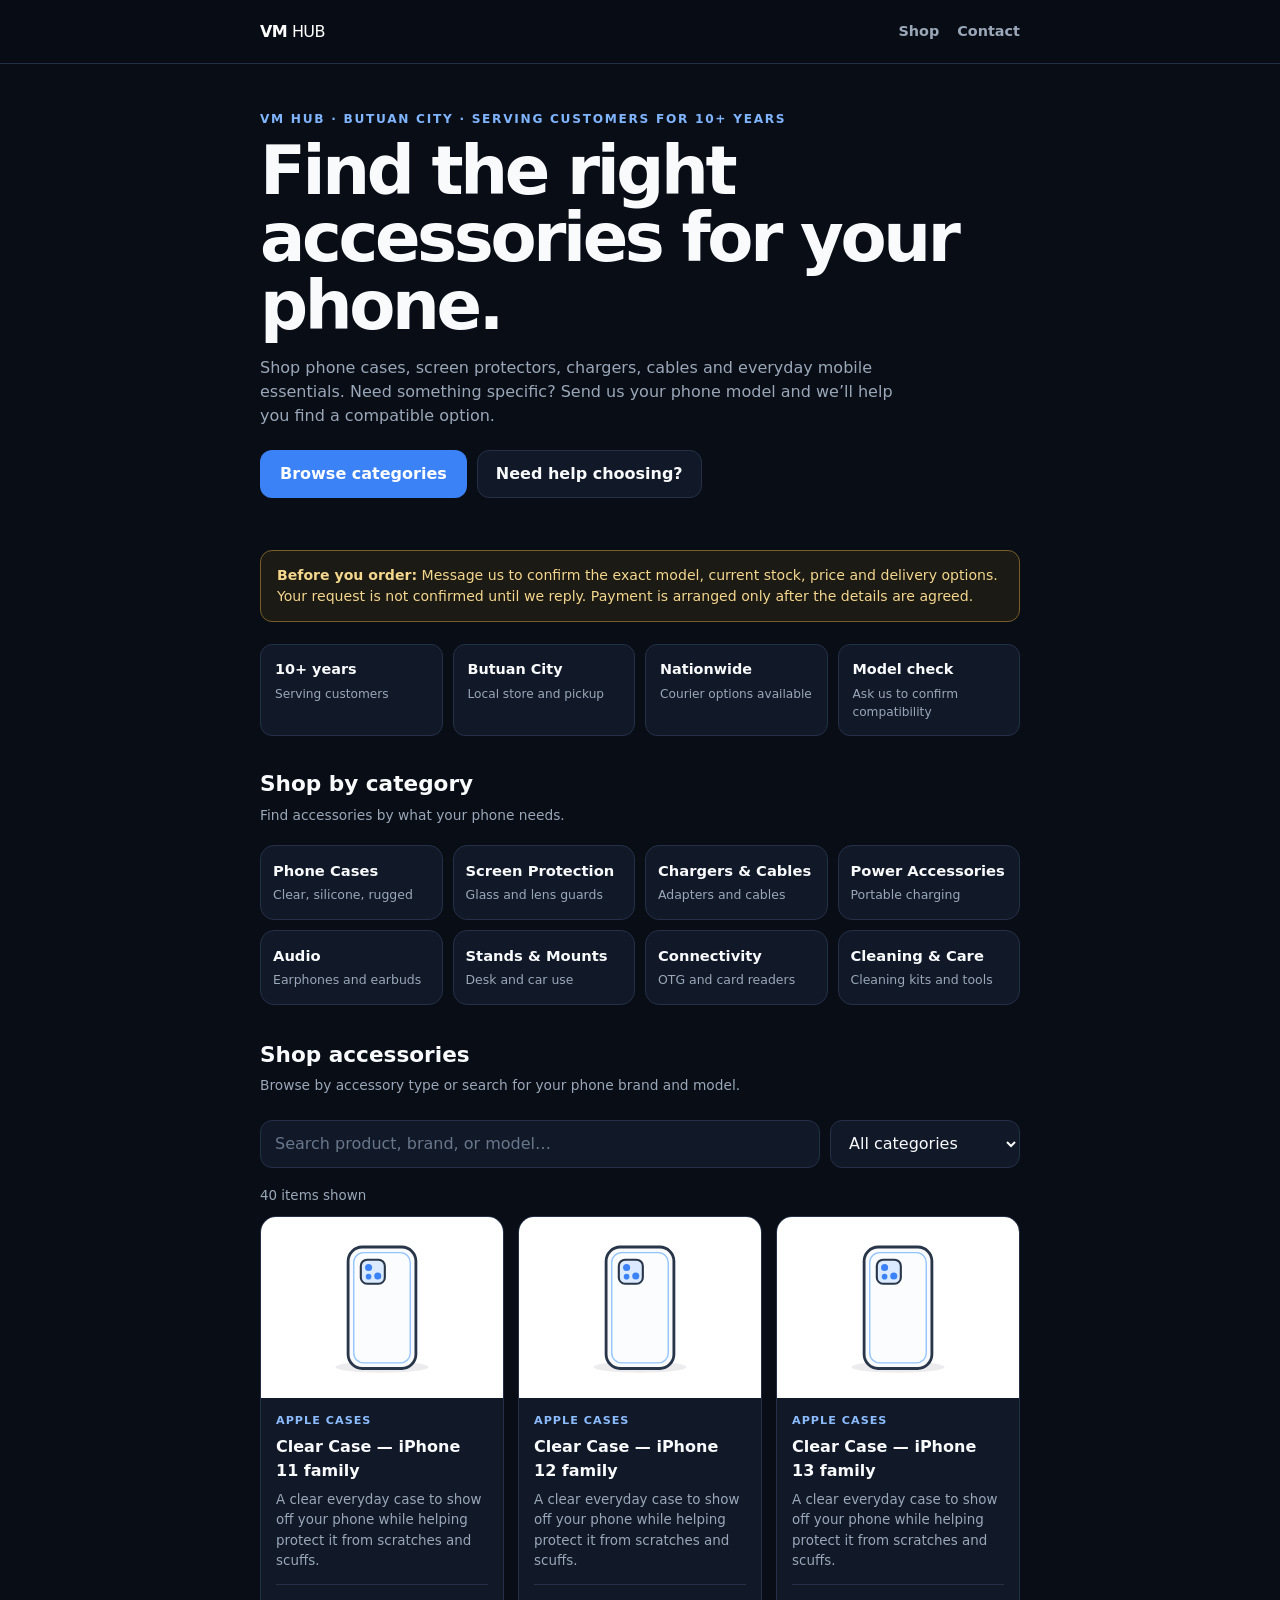
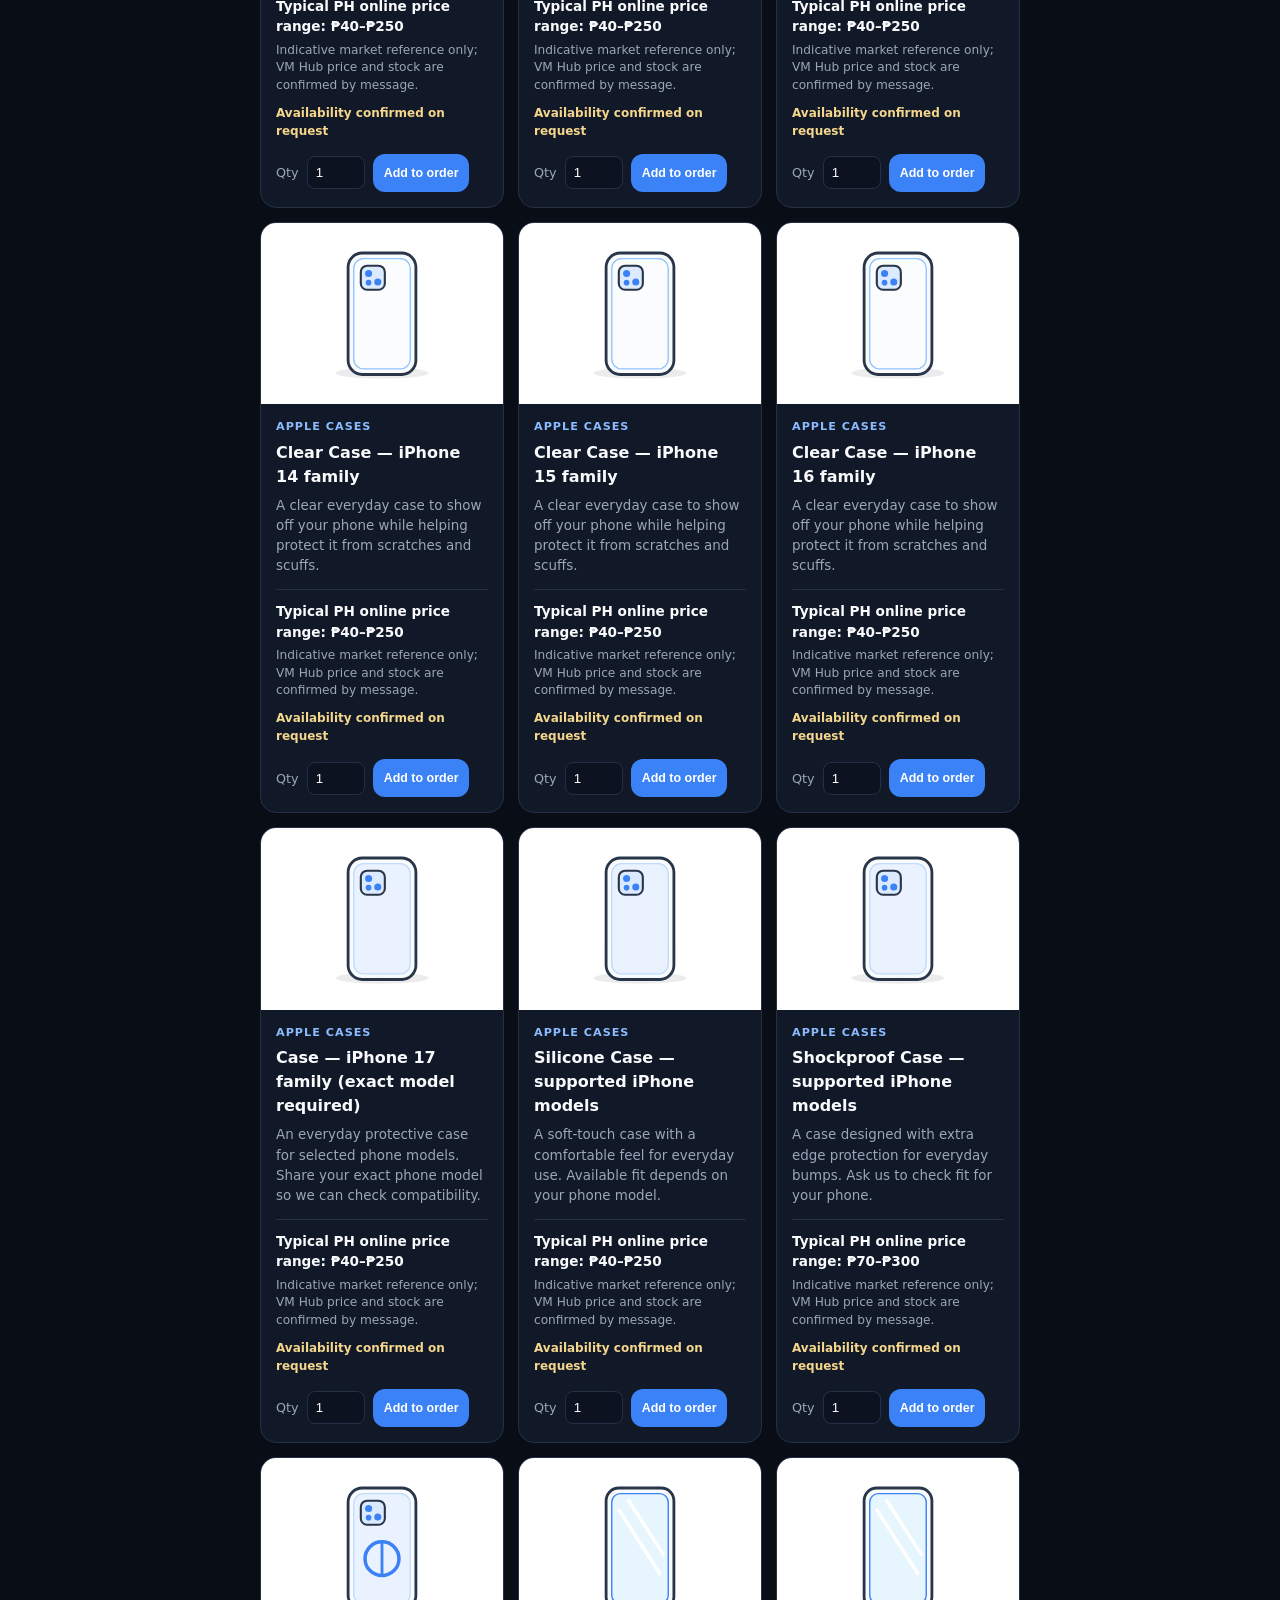
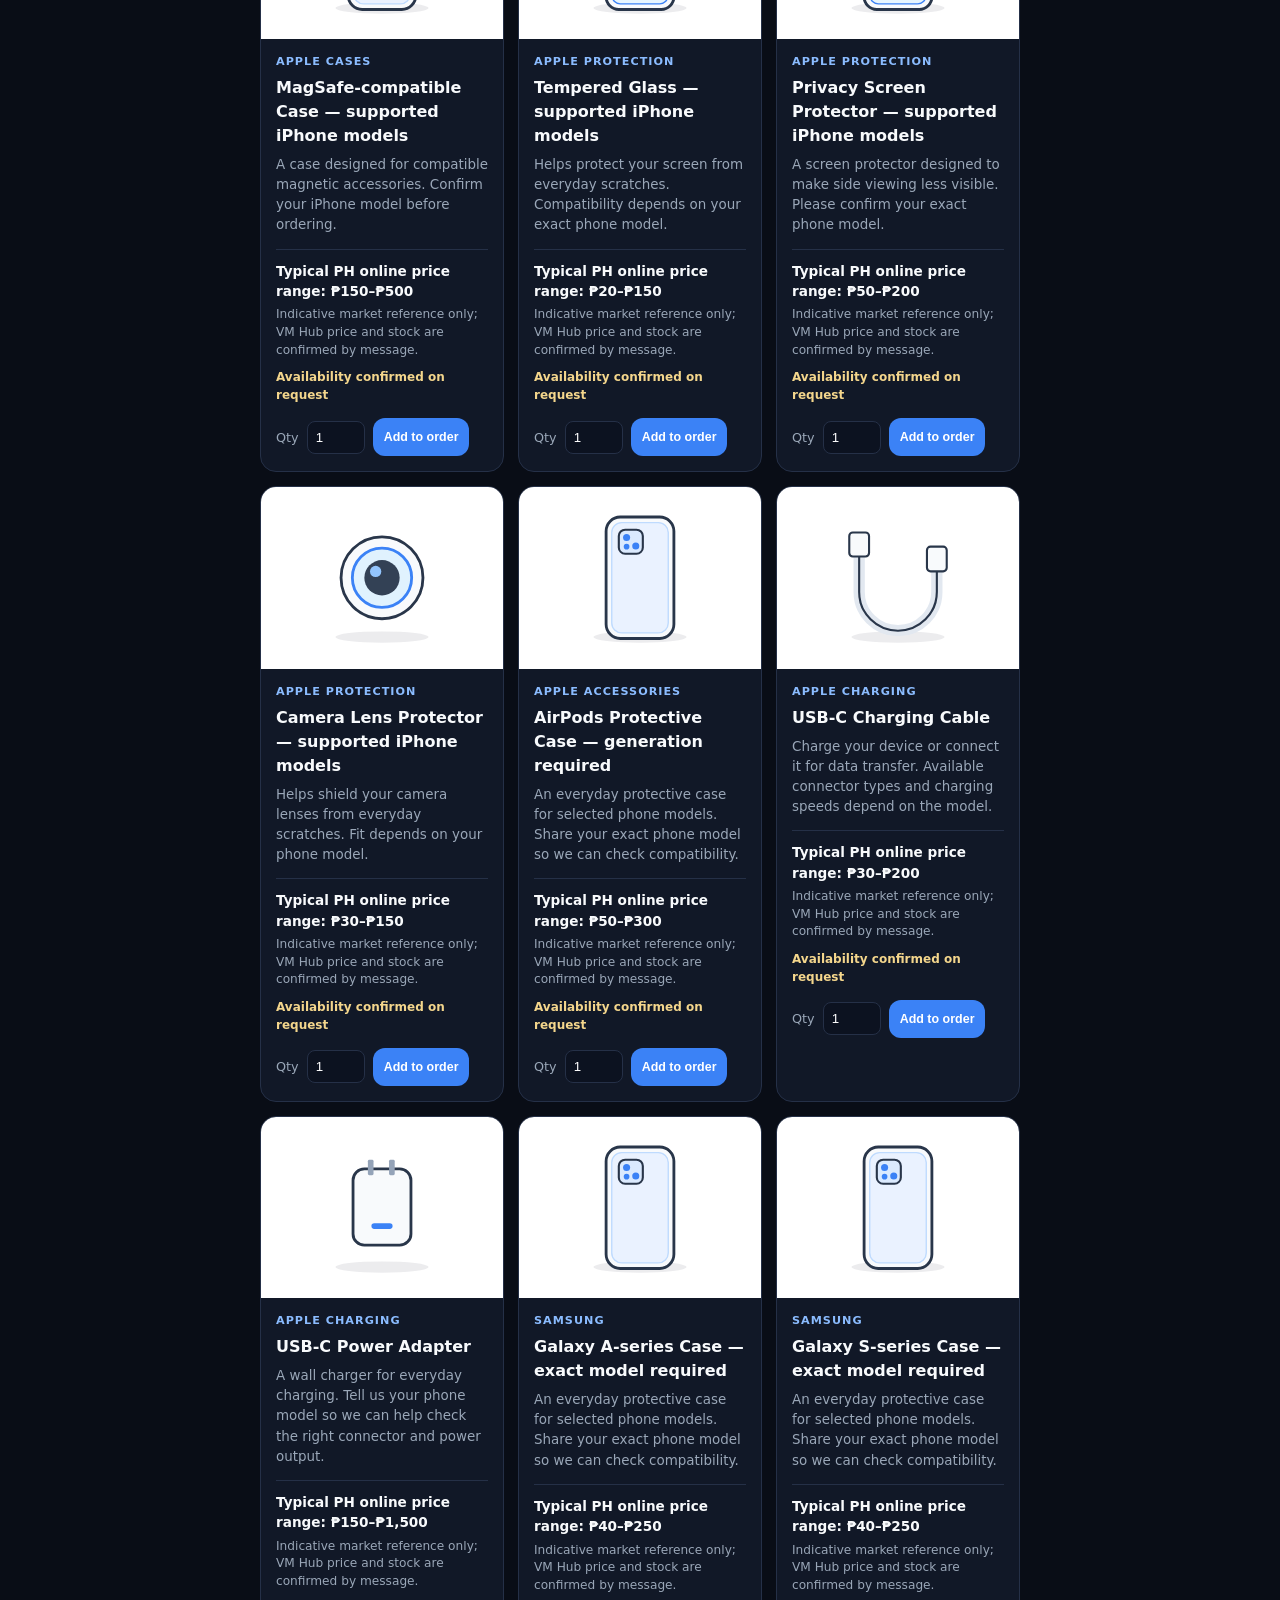
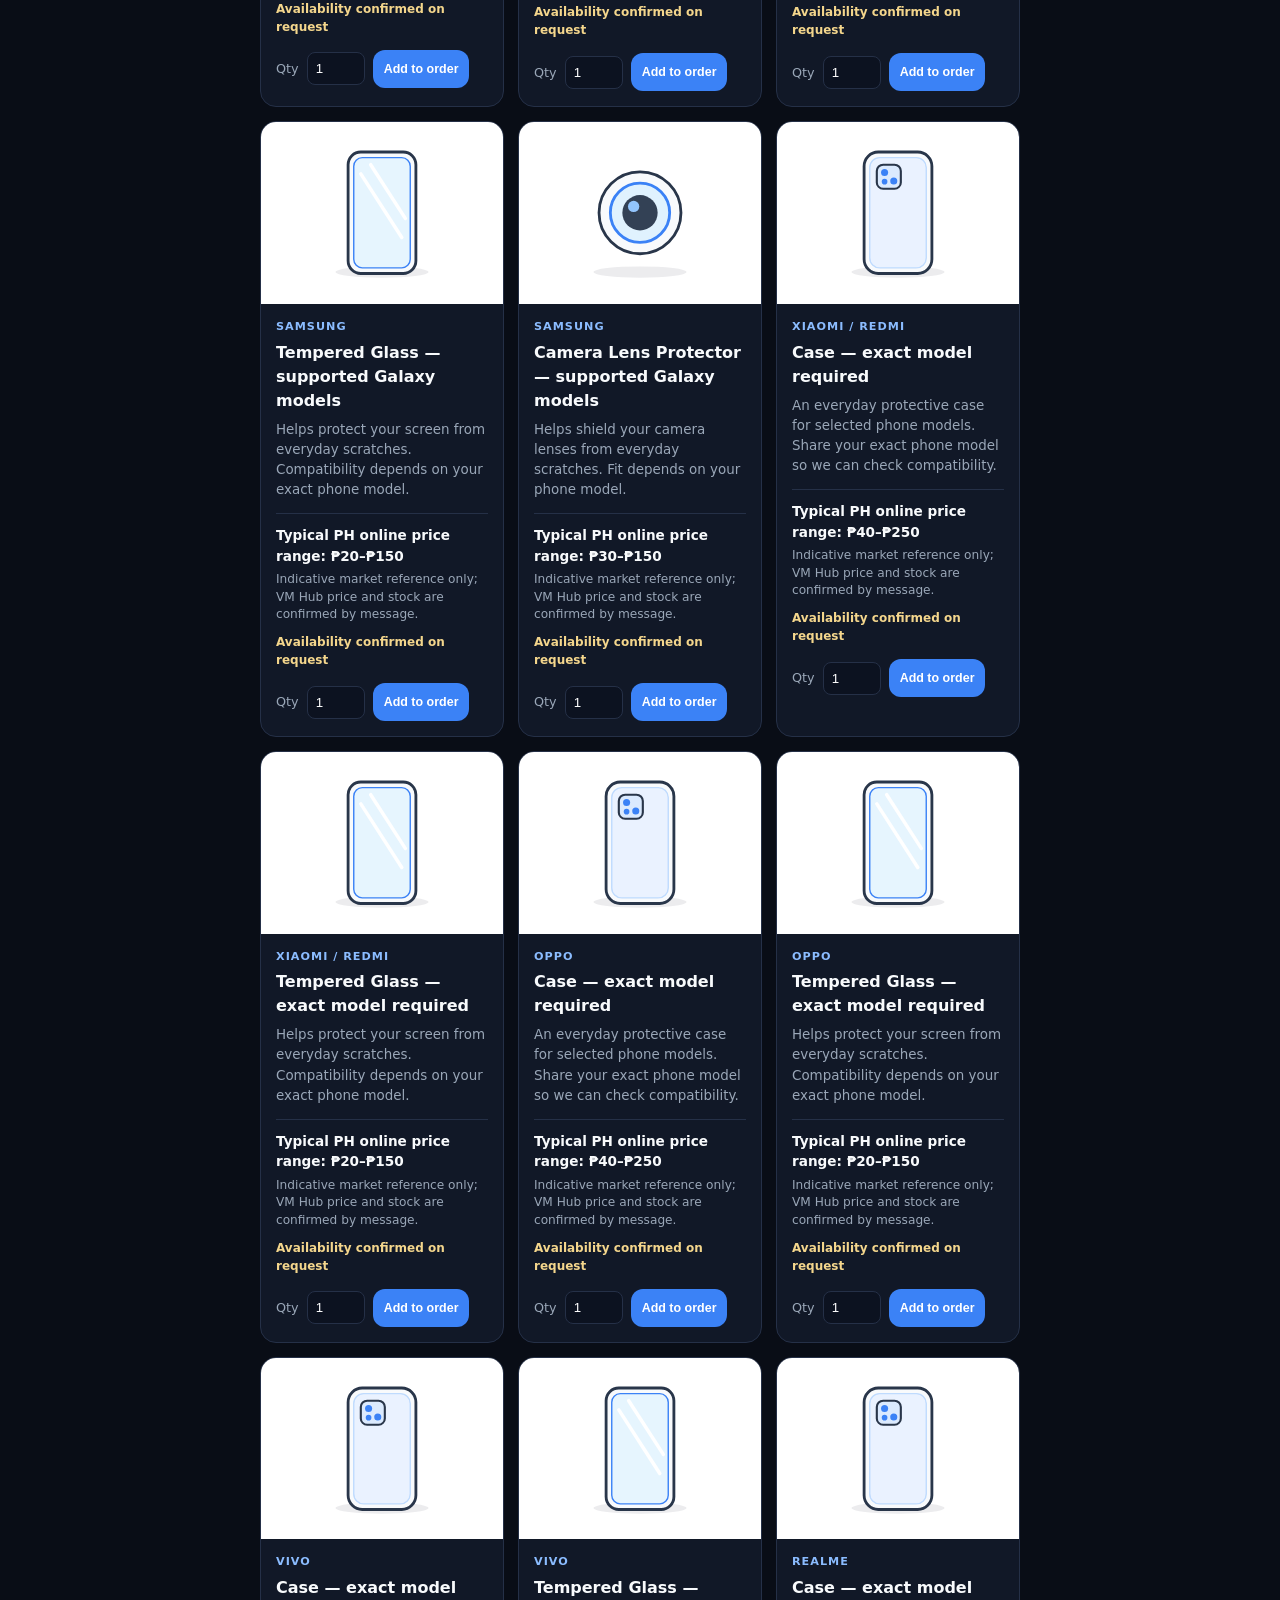
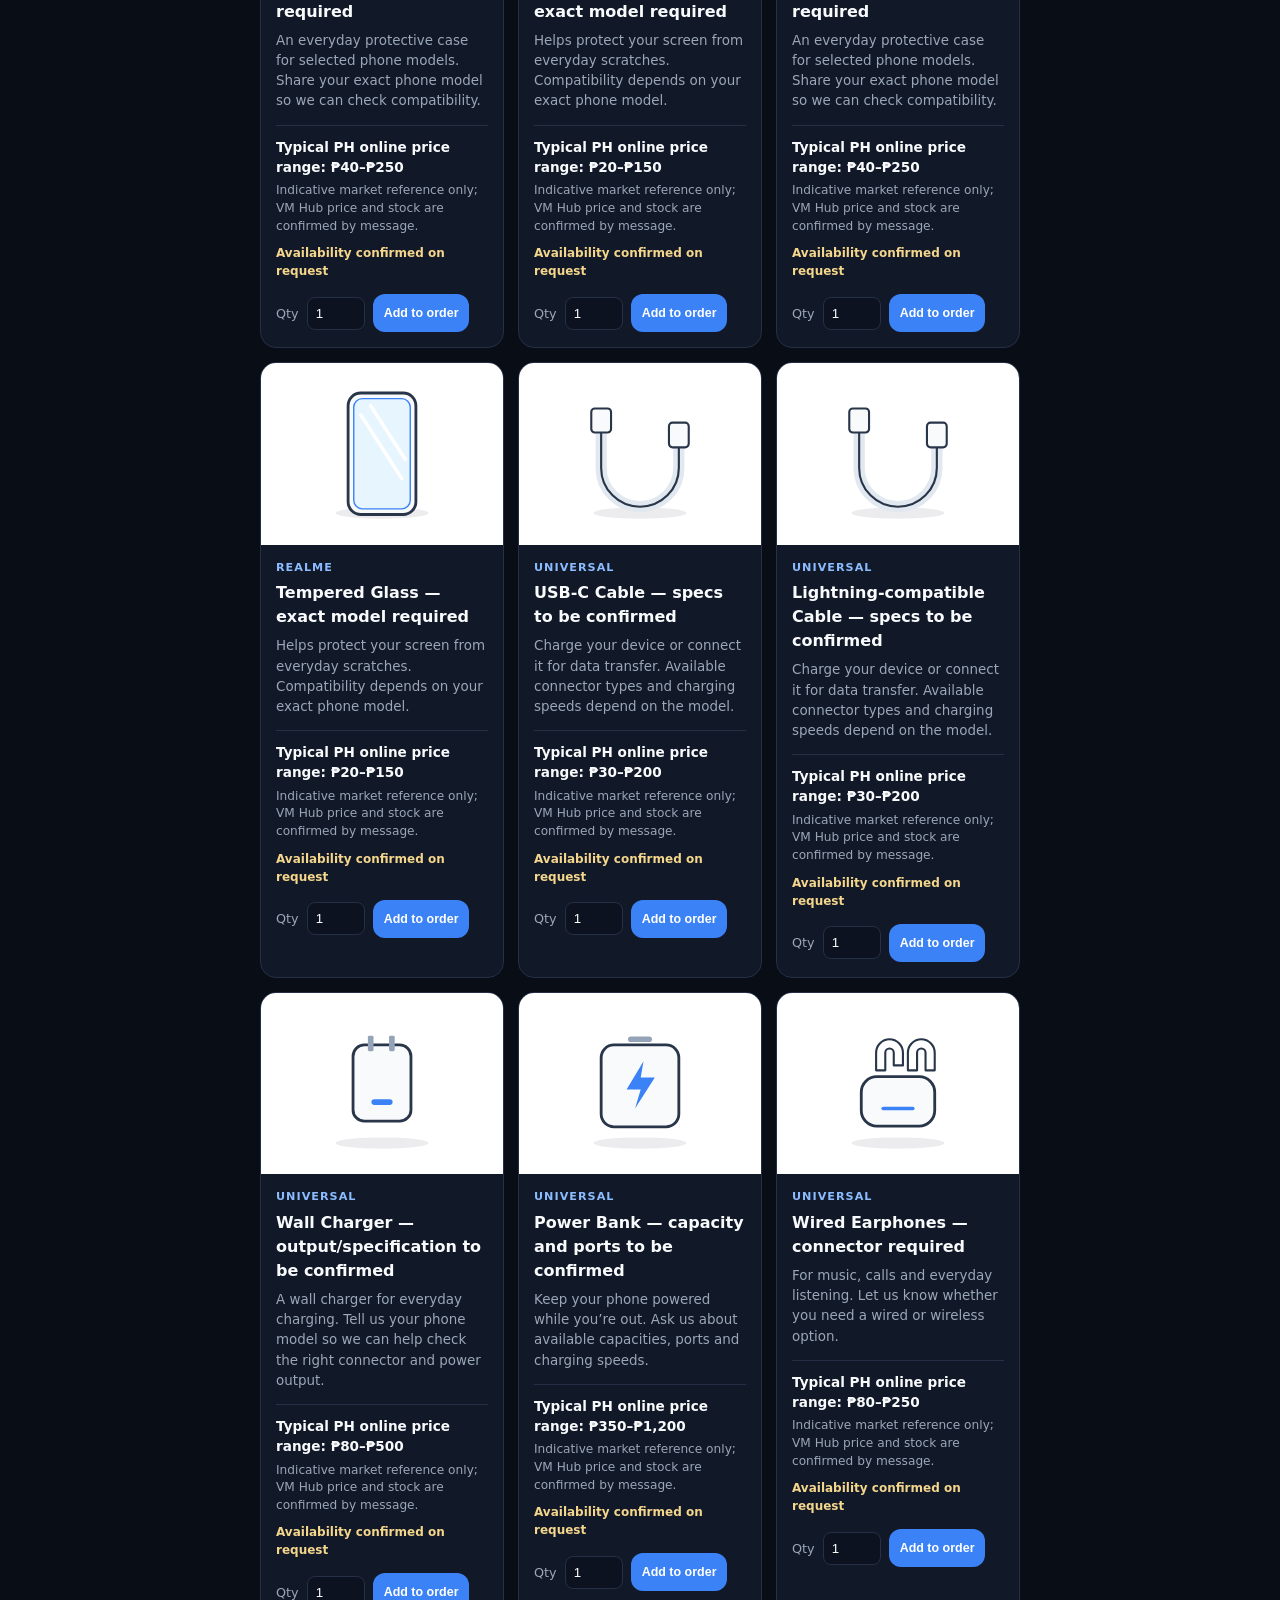
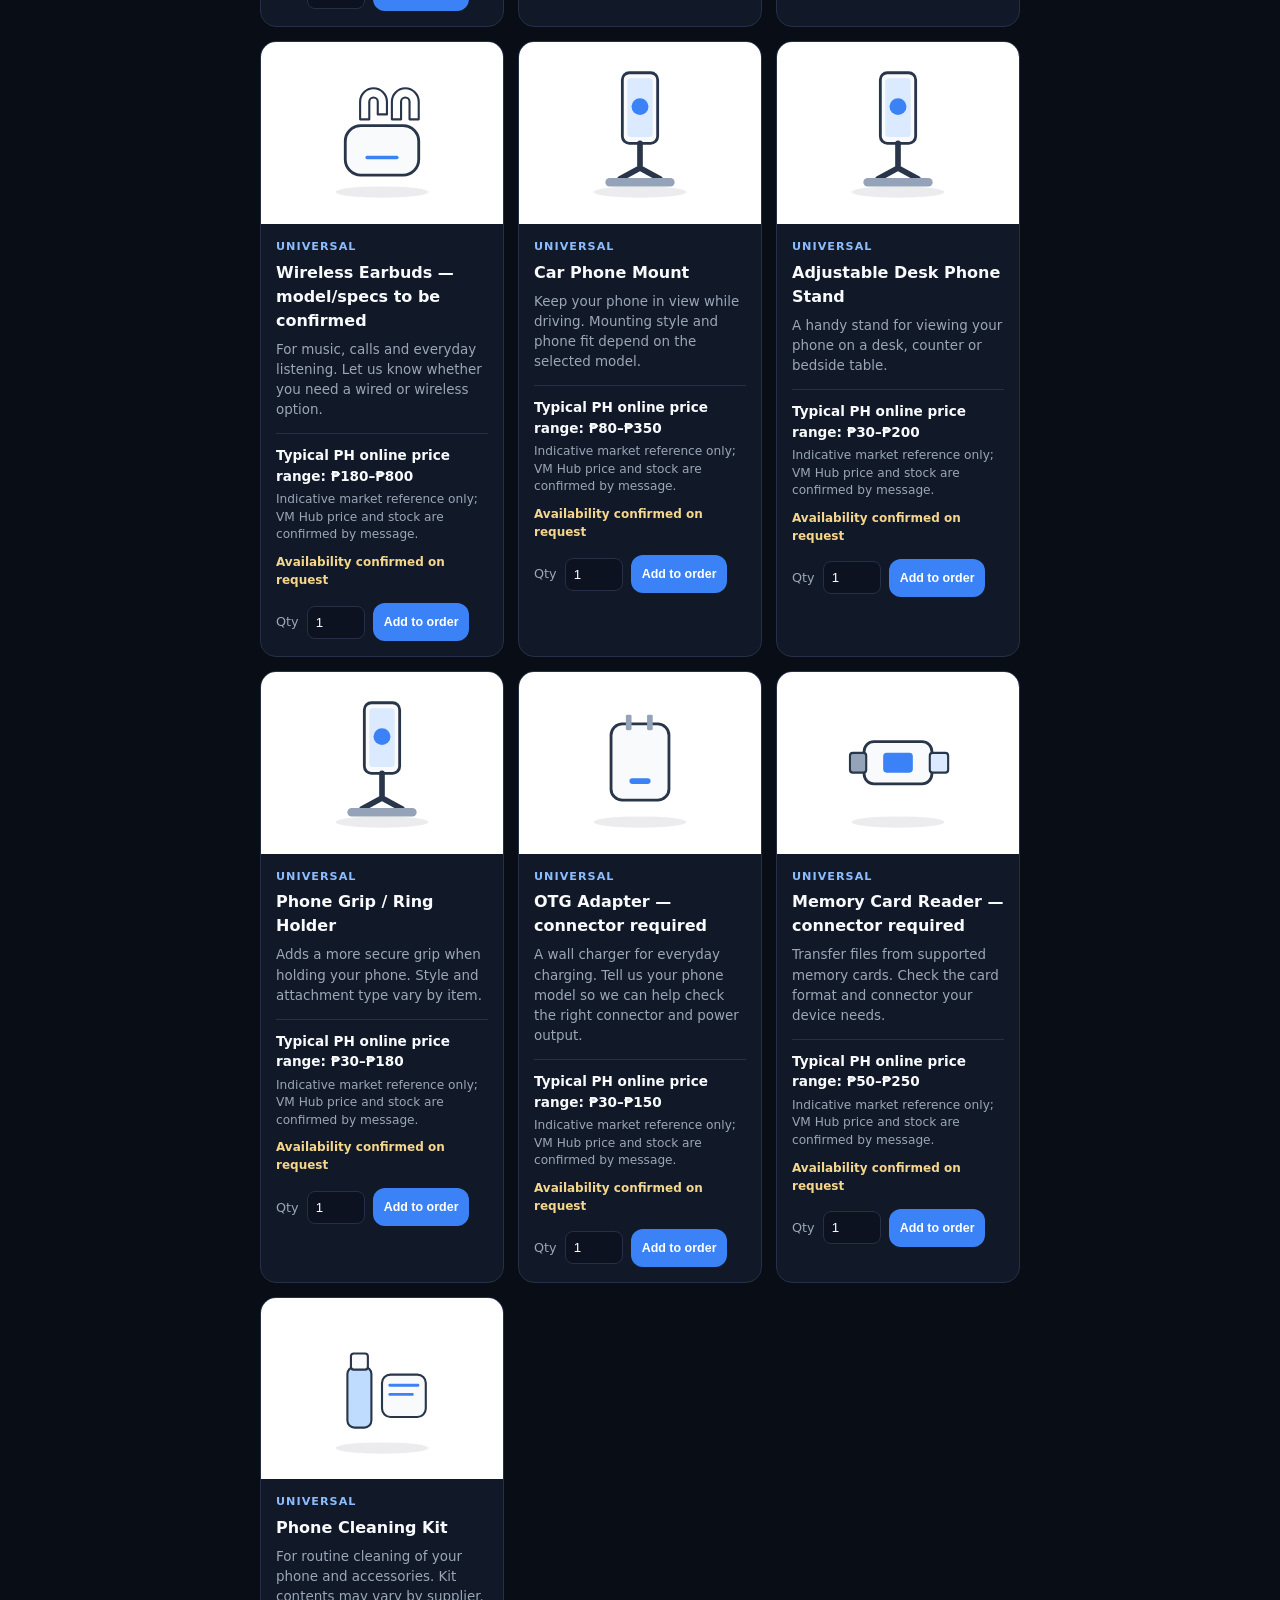
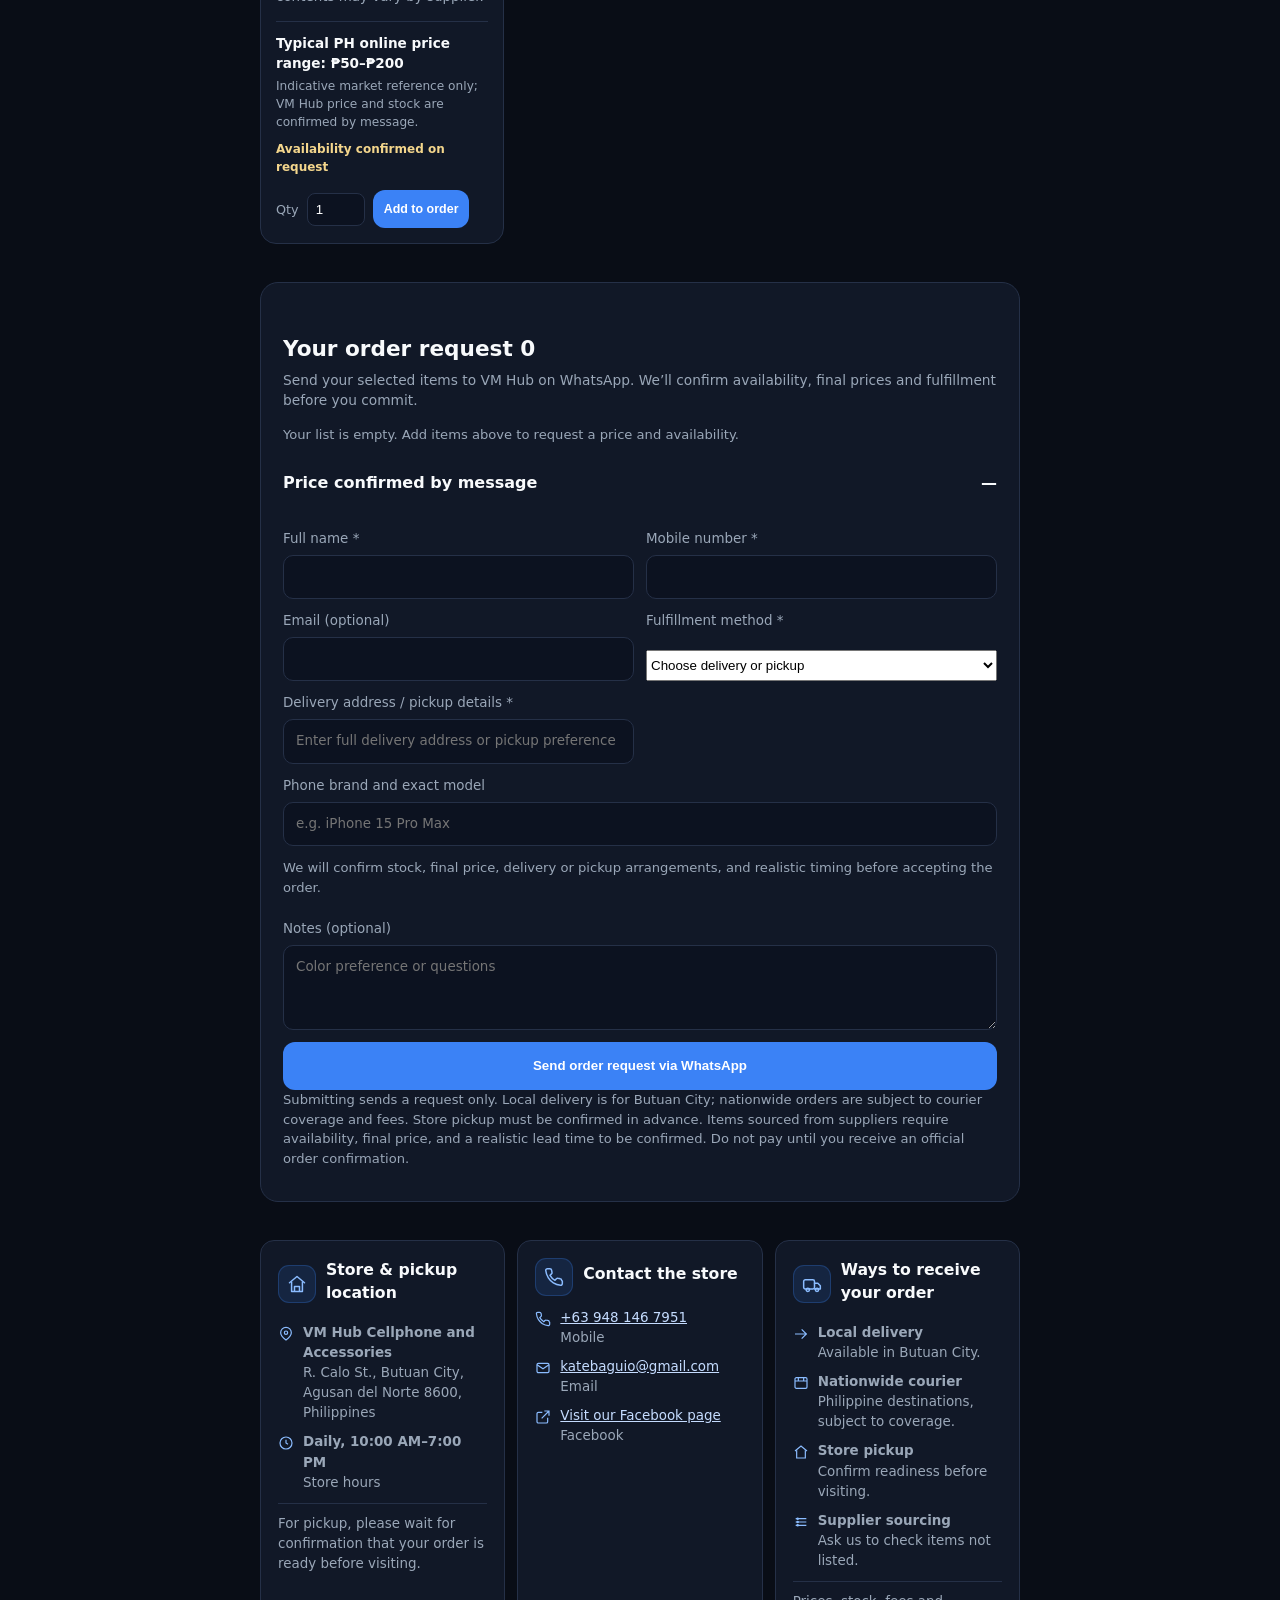
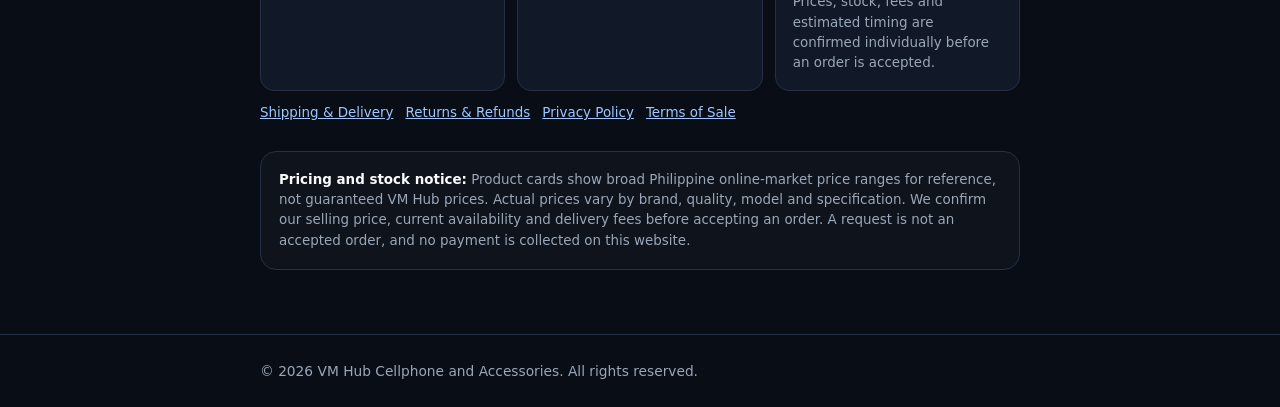
==== index.html @ 1f98d0f0 "Add store experience highlights and keyboard accessibility" ====
<!doctype html>
<html lang="en">
<head>
  <meta charset="utf-8">
  <meta name="viewport" content="width=device-width, initial-scale=1">
  <meta name="description" content="Shop phone cases, screen protectors, chargers and everyday mobile accessories from VM Hub in Butuan City. Message us to check current stock and pricing.">
  <meta name="theme-color" content="#090d16">
  <meta name="robots" content="index,follow">
  <link rel="canonical" href="https://vmhub.top/">
  <meta property="og:type" content="website">
  <meta property="og:site_name" content="VM Hub Cellphone and Accessories">
  <meta property="og:title" content="VM Hub | Cellphone & Accessories">
  <meta property="og:description" content="Shop phone cases, screen protectors, chargers and everyday mobile accessories from VM Hub in Butuan City. Message us to check current stock and pricing.">
  <meta property="og:url" content="https://vmhub.top/">
  <meta name="twitter:card" content="summary">
  <link rel="icon" type="image/svg+xml" href="/favicon.svg">
  <link rel="shortcut icon" href="/favicon.svg">
  <title>VM Hub | Cellphone & Accessories</title>
  <link rel="stylesheet" href="./style.css">
  <style>
    .shop-hero{padding:46px 0 32px}.shop-hero h1{max-width:760px;margin:0;font-size:clamp(2.3rem,7vw,4.2rem);line-height:1;letter-spacing:-.05em}.shop-hero p:not(.eyebrow){max-width:660px;color:var(--vm-muted)}
    .shop-actions{display:flex;gap:10px;flex-wrap:wrap;margin-top:22px}.button-outline{display:inline-flex;align-items:center;justify-content:center;min-height:46px;padding:0 18px;border:1px solid var(--vm-border);border-radius:12px;background:var(--vm-surface);text-decoration:none;font-weight:750}
    .shop-notice{margin:20px 0;padding:14px 16px;border:1px solid #795d28;border-radius:12px;background:rgba(234,179,8,.08);color:#f4d68c;font-size:.88rem}
    .trust-strip{display:grid;grid-template-columns:repeat(4,minmax(0,1fr));gap:10px;margin:22px 0 32px}
    .trust-strip div{display:flex;flex-direction:column;gap:4px;padding:14px;border:1px solid var(--vm-border);border-radius:12px;background:var(--vm-surface)}
    .trust-strip strong{font-size:.9rem}.trust-strip span{font-size:.76rem;color:var(--vm-muted)}
    .skip-link{position:absolute;left:-9999px;top:auto}.skip-link:focus{left:12px;top:12px;z-index:1000;padding:10px 14px;background:#fff;color:#111;border-radius:8px}
    @media(max-width:700px){.trust-strip{grid-template-columns:repeat(2,minmax(0,1fr))}}
    .category-grid{display:grid;grid-template-columns:repeat(4,minmax(0,1fr));gap:10px;margin:20px 0 34px}.category-link{display:block;padding:14px 12px;border:1px solid var(--vm-border);border-radius:14px;background:var(--vm-surface);text-decoration:none;transition:border-color .18s,background .18s,transform .18s}.category-link:hover,.category-link:focus-visible{border-color:var(--vm-accent);background:var(--vm-accent-soft);transform:translateY(-2px);outline:none}.category-link strong{display:block;font-size:.92rem}.category-link span{display:block;margin-top:4px;color:var(--vm-muted);font-size:.78rem}
    .shop-info{align-items:stretch}.shop-info article{padding:20px;display:flex;flex-direction:column;gap:10px}.info-title{display:flex;align-items:center;gap:10px;margin-bottom:2px}.info-icon{width:38px;height:38px;flex:0 0 38px;display:grid;place-items:center;border:1px solid rgba(59,130,246,.25);border-radius:11px;background:var(--vm-accent-soft);color:#8bbcff}.info-icon svg{width:20px;height:20px;display:block}.shop-info h2{margin:0;font-size:1rem}.info-lines{display:grid;gap:9px}.info-line{display:flex;align-items:flex-start;gap:9px;color:var(--vm-muted);font-size:.84rem}.info-line svg{width:16px;height:16px;flex:0 0 16px;margin-top:3px;color:#8bbcff}.info-line a{color:#c5dcff;overflow-wrap:anywhere}.info-footnote{padding-top:10px;border-top:1px solid var(--vm-border);color:var(--vm-muted);font-size:.8rem}.category-link[aria-pressed="true"]{border-color:var(--vm-accent);background:var(--vm-accent-soft)}
    .catalog-heading{display:flex;align-items:end;justify-content:space-between;gap:16px;margin:28px 0 14px}.catalog-heading h2{margin:0;font-size:1.35rem}.catalog-heading p{margin:4px 0 0;color:var(--vm-muted);font-size:.86rem}
    .product-grid{display:grid;grid-template-columns:repeat(3,minmax(0,1fr));gap:14px}.product-card{overflow:hidden;border:1px solid var(--vm-border);border-radius:16px;background:var(--vm-surface)}.product-art{display:grid;place-items:center;aspect-ratio:4/3;background:#fff;overflow:hidden}.product-art svg{display:block;width:100%;height:100%;padding:8px}.product-info{padding:15px}.product-info .product-type{margin:0 0 5px;color:#8bbcff;font-size:.7rem;font-weight:850;letter-spacing:.09em;text-transform:uppercase}.product-info h3{margin:0 0 7px;font-size:1rem}.product-info p{margin:0;color:var(--vm-muted);font-size:.84rem}.product-price{margin-top:13px;padding-top:11px;border-top:1px solid var(--vm-border);font-size:.85rem;font-weight:750}.product-info .price-note{margin-top:5px;font-size:.76rem;line-height:1.45;color:var(--vm-muted)}.availability-label{display:inline-block;margin-top:9px;color:#f4d68c;font-size:.75rem;font-weight:700}.product-buy{display:flex;align-items:center;gap:8px;margin-top:12px;flex-wrap:wrap}.product-buy label{font-size:.8rem;color:var(--vm-muted)}.qty-input{width:58px;padding:8px;border-radius:8px;border:1px solid var(--vm-border);background:#0c1220;color:#fff}.add-to-cart{min-height:38px;padding:0 11px;font-size:.78rem;border:0;cursor:pointer}.cart-section{margin:38px 0;padding:22px;border:1px solid var(--vm-border);border-radius:18px;background:var(--vm-surface)}.cart-row{display:grid;grid-template-columns:1fr auto auto;gap:12px;align-items:center;padding:12px 0;border-bottom:1px solid var(--vm-border);font-size:.86rem}.remove-item{background:transparent;border:0;color:#f4a7a7;cursor:pointer}.cart-total{display:flex;justify-content:space-between;gap:12px;padding:16px 0;font-weight:800}.checkout-form{display:grid;grid-template-columns:1fr 1fr;gap:12px;margin-top:18px}.checkout-form label{display:grid;gap:6px;font-size:.84rem;color:var(--vm-muted)}.checkout-form input,.checkout-form textarea{width:100%;padding:11px 12px;border-radius:10px;border:1px solid var(--vm-border);background:#0c1220;color:#fff;font:inherit}.checkout-form .full{grid-column:1/-1}.checkout-form button{border:0;cursor:pointer}.policy-links{display:flex;flex-wrap:wrap;gap:12px;margin-top:12px}.policy-links a{color:#9dc7ff;font-size:.84rem}
    .shop-info{display:grid;grid-template-columns:repeat(3,1fr);gap:12px;margin-top:30px}.shop-info article{padding:17px;border:1px solid var(--vm-border);border-radius:14px;background:var(--vm-surface)}.shop-info h2{margin:0 0 6px;font-size:.98rem}.shop-info p{margin:0;color:var(--vm-muted);font-size:.84rem}
    @media(max-width:700px){.category-grid{grid-template-columns:repeat(2,minmax(0,1fr))}.product-grid{grid-template-columns:repeat(2,minmax(0,1fr))}.shop-info{grid-template-columns:1fr}.shop-hero{padding-top:34px}}
    @media(max-width:420px){.product-grid{grid-template-columns:1fr}.catalog-heading{display:block}}
  </style>
</head>
<body>
  <a class="skip-link" href="#main-content">Skip to content</a>
  <header class="site-header">
    <a class="brand" href="/" aria-label="VM Hub home">VM <span>HUB</span></a>
    <nav aria-label="Primary navigation"><a href="#catalog">Shop</a><a href="#contact">Contact</a></nav>
  </header>

  <main class="container" id="main-content">
    <section class="shop-hero">
      <p class="eyebrow">VM HUB · BUTUAN CITY · SERVING CUSTOMERS FOR 10+ YEARS</p>
      <h1>Find the right accessories for your phone.</h1>
      <p>Shop phone cases, screen protectors, chargers, cables and everyday mobile essentials. Need something specific? Send us your phone model and we’ll help you find a compatible option.</p>
      <div class="shop-actions">
        <a class="button" href="#catalog">Browse categories</a>
        <a class="button-outline" href="#contact">Need help choosing?</a>
      </div>
    </section>

    <aside class="shop-notice" aria-label="Ordering information"><strong>Before you order:</strong> Message us to confirm the exact model, current stock, price and delivery options. Your request is not confirmed until we reply. Payment is arranged only after the details are agreed.</aside>
    <section class="trust-strip" aria-label="Why shop with VM Hub">
      <div><strong>10+ years</strong><span>Serving customers</span></div>
      <div><strong>Butuan City</strong><span>Local store and pickup</span></div>
      <div><strong>Nationwide</strong><span>Courier options available</span></div>
      <div><strong>Model check</strong><span>Ask us to confirm compatibility</span></div>
    </section>

    <section aria-labelledby="categories-title">
      <div class="catalog-heading"><div><h2 id="categories-title">Shop by category</h2><p>Find accessories by what your phone needs.</p></div></div>
      <div class="category-grid">
        <a class="category-link" href="#catalog" data-category="cases"><strong>Phone Cases</strong><span>Clear, silicone, rugged</span></a>
        <a class="category-link" href="#catalog" data-category="protection"><strong>Screen Protection</strong><span>Glass and lens guards</span></a>
        <a class="category-link" href="#catalog" data-category="charging"><strong>Chargers & Cables</strong><span>Adapters and cables</span></a>
        <a class="category-link" href="#catalog" data-category="power"><strong>Power Accessories</strong><span>Portable charging</span></a>
        <a class="category-link" href="#catalog" data-category="audio"><strong>Audio</strong><span>Earphones and earbuds</span></a>
        <a class="category-link" href="#catalog" data-category="mounts"><strong>Stands & Mounts</strong><span>Desk and car use</span></a>
        <a class="category-link" href="#catalog" data-category="connectivity"><strong>Connectivity</strong><span>OTG and card readers</span></a>
        <a class="category-link" href="#catalog" data-category="care"><strong>Cleaning & Care</strong><span>Cleaning kits and tools</span></a>
      </div>
    </section>

    <section id="catalog" aria-labelledby="catalog-title">
      <div class="catalog-heading"><div><h2 id="catalog-title">Shop accessories</h2><p>Browse by accessory type or search for your phone brand and model.</p></div></div>
      <div class="toolbar">
        <input id="product-search" class="search" type="search" placeholder="Search product, brand, or model…" aria-label="Search catalog">
        <select id="product-filter" class="filter" aria-label="Filter by category">
          <option value="all">All categories</option><option value="cases">Phone cases</option><option value="protection">Screen protection</option><option value="charging">Chargers & cables</option><option value="power">Power accessories</option><option value="audio">Audio</option><option value="mounts">Stands & mounts</option><option value="connectivity">Connectivity</option><option value="care">Cleaning & care</option>
        </select>
      </div>
      <p id="product-count" class="result-count" aria-live="polite">Loading catalog…</p>
      <div class="product-grid" id="product-grid"></div>
    </section>

    <section class="cart-section" id="order-cart" aria-labelledby="cart-title">
      <div class="catalog-heading"><div><h2 id="cart-title">Your order request <span id="cart-count">0</span></h2><p>Send your selected items to VM Hub on WhatsApp. We’ll confirm availability, final prices and fulfillment before you commit.</p></div></div>
      <div id="cart-items"><p class="section-subtitle">Your list is empty. Add items above, then send your request.</p></div>
      <div class="cart-total"><span>Price confirmed by message</span><span id="cart-total">—</span></div>
      <form id="order-form" class="checkout-form">
        <label>Full name *<input name="customer_name" autocomplete="name" required></label>
        <label>Mobile number *<input name="mobile" autocomplete="tel" type="tel" required></label>
        <label>Email (optional)<input name="email" autocomplete="email" type="email"></label>
        <label>Fulfillment method *
          <select name="fulfillment" id="fulfillment" required>
            <option value="">Choose delivery or pickup</option>
            <option value="Local delivery — Butuan City">Local delivery — Butuan City</option>
            <option value="Nationwide courier shipping">Nationwide courier shipping — Philippines</option>
            <option value="Store pickup — subject to confirmation">Store pickup — subject to confirmation</option>
            <option value="Supplier sourcing request">Request an item to be sourced from a supplier</option>
          </select>
        </label>
        <label id="address-label">Delivery address / pickup details *<input name="delivery_address" id="delivery-address" autocomplete="street-address" placeholder="Enter full delivery address or pickup preference" required></label>
        <label class="full">Phone brand and exact model<input name="compatibility" placeholder="e.g. iPhone 15 Pro Max"></label>
        <p class="section-subtitle full" id="fulfillment-help">We will confirm stock, final price, delivery or pickup arrangements, and realistic timing before accepting the order.</p>
        <label class="full">Notes (optional)<textarea name="notes" rows="3" placeholder="Color preference or questions"></textarea></label>
        <button class="button full" type="submit">Send order request via WhatsApp</button>
      </form>
      <p class="section-subtitle">Submitting sends a request only. Local delivery is for Butuan City; nationwide orders are subject to courier coverage and fees. Store pickup must be confirmed in advance. Items sourced from suppliers require availability, final price, and a realistic lead time to be confirmed. Do not pay until you receive an official order confirmation.</p>
    </section>
    <section class="shop-info" aria-label="Customer information">
      <article>
        <div class="info-title"><span class="info-icon" aria-hidden="true"><svg viewBox="0 0 24 24" fill="none" stroke="currentColor" stroke-width="1.8" stroke-linecap="round" stroke-linejoin="round"><path d="M3 10.5 12 3l9 7.5"/><path d="M5.5 9.5V21h13V9.5M9 21v-6h6v6"/></svg></span><h2>Store & pickup location</h2></div>
        <div class="info-lines">
          <div class="info-line"><svg viewBox="0 0 24 24" fill="none" stroke="currentColor" stroke-width="1.8"><path d="M20 10c0 5-8 11-8 11S4 15 4 10a8 8 0 1 1 16 0Z"/><circle cx="12" cy="10" r="2.5"/></svg><span><strong>VM Hub Cellphone and Accessories</strong><br>R. Calo St., Butuan City, Agusan del Norte 8600, Philippines</span></div>
          <div class="info-line"><svg viewBox="0 0 24 24" fill="none" stroke="currentColor" stroke-width="1.8"><circle cx="12" cy="12" r="9"/><path d="M12 7v5l3 2"/></svg><span><strong>Daily, 10:00 AM–7:00 PM</strong><br>Store hours</span></div>
        </div>
        <p class="info-footnote">For pickup, please wait for confirmation that your order is ready before visiting.</p>
      </article>
      <article id="contact">
        <div class="info-title"><span class="info-icon" aria-hidden="true"><svg viewBox="0 0 24 24" fill="none" stroke="currentColor" stroke-width="1.8" stroke-linecap="round" stroke-linejoin="round"><path d="M22 16.9v3a2 2 0 0 1-2.2 2A19.8 19.8 0 0 1 11.2 19a19.4 19.4 0 0 1-6-6A19.8 19.8 0 0 1 2.1 4.2 2 2 0 0 1 4.1 2h3a2 2 0 0 1 2 1.7l.5 2.7a2 2 0 0 1-.6 1.9L7.2 10a16 16 0 0 0 6 6l1.7-1.8a2 2 0 0 1 1.9-.6l2.7.5a2 2 0 0 1 1.7 2Z"/></svg></span><h2>Contact the store</h2></div>
        <div class="info-lines">
          <div class="info-line"><svg viewBox="0 0 24 24" fill="none" stroke="currentColor" stroke-width="1.8"><path d="M22 16.9v3a2 2 0 0 1-2.2 2A19.8 19.8 0 0 1 11.2 19a19.4 19.4 0 0 1-6-6A19.8 19.8 0 0 1 2.1 4.2 2 2 0 0 1 4.1 2h3a2 2 0 0 1 2 1.7l.5 2.7a2 2 0 0 1-.6 1.9L7.2 10a16 16 0 0 0 6 6l1.7-1.8a2 2 0 0 1 1.9-.6l2.7.5a2 2 0 0 1 1.7 2Z"/></svg><span><a href="tel:+639481467951">+63 948 146 7951</a><br>Mobile</span></div>
          <div class="info-line"><svg viewBox="0 0 24 24" fill="none" stroke="currentColor" stroke-width="1.8"><rect x="3" y="5" width="18" height="14" rx="2"/><path d="m3 7 9 6 9-6"/></svg><span><a href="mailto:katebaguio@gmail.com">katebaguio@gmail.com</a><br>Email</span></div>
          <div class="info-line"><svg viewBox="0 0 24 24" fill="none" stroke="currentColor" stroke-width="1.8"><path d="M14 3h7v7M10 14 21 3"/><path d="M19 13v6a2 2 0 0 1-2 2H5a2 2 0 0 1-2-2V7a2 2 0 0 1 2-2h6"/></svg><span><a href="https://www.facebook.com/share/1B7fz9x1uZ" target="_blank" rel="noopener noreferrer">Visit our Facebook page</a><br>Facebook</span></div>
        </div>
      </article>
      <article>
        <div class="info-title"><span class="info-icon" aria-hidden="true"><svg viewBox="0 0 24 24" fill="none" stroke="currentColor" stroke-width="1.8" stroke-linecap="round" stroke-linejoin="round"><rect x="2" y="7" width="13" height="11" rx="2"/><path d="M15 11h4l3 3v4h-7"/><circle cx="7" cy="19" r="2"/><circle cx="18" cy="19" r="2"/></svg></span><h2>Ways to receive your order</h2></div>
        <div class="info-lines">
          <div class="info-line"><svg viewBox="0 0 24 24" fill="none" stroke="currentColor" stroke-width="1.8"><path d="M3 12h18M13 5l7 7-7 7"/></svg><span><strong>Local delivery</strong><br>Available in Butuan City.</span></div>
          <div class="info-line"><svg viewBox="0 0 24 24" fill="none" stroke="currentColor" stroke-width="1.8"><rect x="3" y="4" width="18" height="16" rx="2"/><path d="M3 9h18M8 4v5m8-5v5"/></svg><span><strong>Nationwide courier</strong><br>Philippine destinations, subject to coverage.</span></div>
          <div class="info-line"><svg viewBox="0 0 24 24" fill="none" stroke="currentColor" stroke-width="1.8"><path d="M3 10.5 12 3l9 7.5"/><path d="M5.5 9.5V21h13V9.5"/></svg><span><strong>Store pickup</strong><br>Confirm readiness before visiting.</span></div>
          <div class="info-line"><svg viewBox="0 0 24 24" fill="none" stroke="currentColor" stroke-width="1.8"><path d="M4 7h16M4 12h16M4 17h16"/><circle cx="7" cy="7" r="1"/><circle cx="7" cy="12" r="1"/><circle cx="7" cy="17" r="1"/></svg><span><strong>Supplier sourcing</strong><br>Ask us to check items not listed.</span></div>
        </div>
        <p class="info-footnote">Prices, stock, fees and estimated timing are confirmed individually before an order is accepted.</p>
      </article>
    </section>
    <nav class="policy-links" aria-label="Store policies"><a href="policies.html#shipping">Shipping & Delivery</a><a href="policies.html#returns">Returns & Refunds</a><a href="policies.html#privacy">Privacy Policy</a><a href="policies.html#terms">Terms of Sale</a></nav>
    <aside class="notice"><strong>Pricing and stock notice:</strong> Product cards show broad Philippine online-market price ranges for reference, not guaranteed VM Hub prices. Actual prices vary by brand, quality, model and specification. We confirm our selling price, current availability and delivery fees before accepting an order. A request is not an accepted order, and no payment is collected on this website.</aside>
  </main>
  <footer class="site-footer"><div class="container">© <span id="year"></span> VM Hub Cellphone and Accessories. All rights reserved.</div></footer>
  <script>document.getElementById('year').textContent = new Date().getFullYear();</script>
  <script>
    const fulfillmentSelect = document.getElementById('fulfillment');
    const addressLabel = document.getElementById('address-label');
    const addressInput = document.getElementById('delivery-address');
    const fulfillmentHelp = document.getElementById('fulfillment-help');
    fulfillmentSelect.addEventListener('change', () => {
      const value = fulfillmentSelect.value;
      if (value === 'Local delivery — Butuan City') {
        addressLabel.firstChild.textContent = 'Complete address in Butuan City *';
        addressInput.placeholder = 'House/building, street, barangay, Butuan City';
        fulfillmentHelp.textContent = 'Delivery fee and estimated arrival will be confirmed before order acceptance.';
      } else if (value === 'Nationwide courier shipping') {
        addressLabel.firstChild.textContent = 'Complete Philippine delivery address *';
        addressInput.placeholder = 'House/building, street, barangay, city/municipality, province, ZIP';
        fulfillmentHelp.textContent = 'Courier availability, shipping fee, and estimated transit time will be confirmed for your destination.';
      } else if (value === 'Store pickup — subject to confirmation') {
        addressLabel.firstChild.textContent = 'Pickup preference or notes *';
        addressInput.placeholder = 'Preferred pickup date/time; wait for confirmation before visiting';
        fulfillmentHelp.textContent = 'Pickup location, schedule, and item readiness must be confirmed before you visit.';
      } else if (value === 'Supplier sourcing request') {
        addressLabel.firstChild.textContent = 'Your location / preferred receiving method *';
        addressInput.placeholder = 'City/province and whether you prefer delivery, courier, or pickup';
        fulfillmentHelp.textContent = 'For items not in stock, VM Hub will first check supplier availability, final price, and a realistic sourcing lead time.';
      } else {
        addressLabel.firstChild.textContent = 'Delivery address / pickup details *';
        addressInput.placeholder = 'Enter full delivery address or pickup preference';
        fulfillmentHelp.textContent = 'We will confirm stock, final price, delivery or pickup arrangements, and realistic timing before accepting the order.';
      }
    });
  </script>
  <script src="./catalog.js"></script>

</body>
</html>
---- style.css ----
:root{--vm-bg:#090d16;--vm-surface:#111827;--vm-surface-2:#172033;--vm-text:#f8fafc;--vm-muted:#9aa7b8;--vm-border:#253047;--vm-accent:#3b82f6;--vm-accent-soft:rgba(59,130,246,.13);--vm-radius:16px;--vm-max:760px}*{box-sizing:border-box}html{scroll-behavior:smooth}body{margin:0;background:var(--vm-bg);color:var(--vm-text);font-family:Inter,ui-sans-serif,system-ui,-apple-system,BlinkMacSystemFont,"Segoe UI",sans-serif;line-height:1.5}a{color:inherit}.container{width:min(var(--vm-max),calc(100% - 32px));margin-inline:auto}.site-header{min-height:64px;display:flex;align-items:center;justify-content:space-between;gap:20px;padding:0 max(16px,calc((100vw - var(--vm-max))/2));background:rgba(9,13,22,.94);border-bottom:1px solid var(--vm-border);position:sticky;top:0;z-index:20;backdrop-filter:blur(12px)}.brand{text-decoration:none;font-weight:900;letter-spacing:-.04em;color:#fff}.brand span{font-weight:500}.site-header nav{display:flex;gap:18px}.site-header nav a{text-decoration:none;color:var(--vm-muted);font-size:.9rem;font-weight:650}.site-header nav a:hover{color:#fff}.hero{padding:72px 0 88px}.eyebrow{margin:0 0 10px;font-size:.76rem;font-weight:800;letter-spacing:.14em;color:#7fb4ff}.hero h1{max-width:680px;margin:0;font-size:clamp(2.5rem,8vw,4.8rem);line-height:.98;letter-spacing:-.055em}.lead{max-width:650px;margin:20px 0 28px;color:var(--vm-muted);font-size:1.05rem}.button{display:inline-flex;align-items:center;justify-content:center;min-height:48px;padding:0 20px;border-radius:12px;background:var(--vm-accent);color:#fff;text-decoration:none;font-weight:750}.site-footer{margin-top:64px;padding:26px 0;border-top:1px solid var(--vm-border);color:var(--vm-muted);font-size:.86rem}.page{padding:44px 0 70px}.page-header{max-width:720px;margin-bottom:28px}.page-header h1{margin:0 0 12px;font-size:clamp(2.2rem,7vw,4.2rem);line-height:1;letter-spacing:-.05em}.page-header p{margin:0;color:var(--vm-muted);font-size:1rem}.toolbar{display:grid;grid-template-columns:minmax(0,1fr) 190px;gap:10px;margin:24px 0 18px}.search,.filter{min-height:48px;width:100%;background:var(--vm-surface);border:1px solid var(--vm-border);color:var(--vm-text);padding:11px 14px;border-radius:12px;font:inherit;outline:none}.search::placeholder{color:#69778b}.search:focus,.filter:focus{border-color:#4f8fe8;box-shadow:0 0 0 3px var(--vm-accent-soft)}.table-wrap{overflow-x:auto;border:1px solid var(--vm-border);border-radius:var(--vm-radius);background:var(--vm-surface)}.code-table{width:100%;border-collapse:collapse;table-layout:fixed}.code-table th{padding:13px 16px;text-align:left;color:#8fa0b5;font-size:.74rem;text-transform:uppercase;letter-spacing:.08em;font-weight:800;background:var(--vm-surface-2);border-bottom:1px solid var(--vm-border)}.code-table td{padding:14px 16px;border-bottom:1px solid var(--vm-border);vertical-align:middle}.code-table tr:last-child td{border-bottom:0}.code-table tbody tr:hover{background:rgba(255,255,255,.025)}.code-table th:nth-child(1),.code-table td:nth-child(1){width:43%}.code-table th:nth-child(2),.code-table td:nth-child(2){width:22%}.code-table th:nth-child(3),.code-table td:nth-child(3){width:35%}.service-name{font-weight:750}.code{display:inline-flex;align-items:center;justify-content:center;background:var(--vm-accent-soft);border:1px solid rgba(59,130,246,.2);color:#8bc0ff;padding:5px 8px;border-radius:8px;font-size:.75rem;font-weight:900;letter-spacing:.08em}.category{color:var(--vm-muted);font-size:.84rem}.result-count{margin:0 0 10px;color:var(--vm-muted);font-size:.84rem}.info-grid{display:grid;grid-template-columns:repeat(3,1fr);gap:12px;margin-top:28px}.info-card{border:1px solid var(--vm-border);background:var(--vm-surface);border-radius:var(--vm-radius);padding:18px}.info-card h2{margin:0 0 7px;font-size:1rem}.info-card p{margin:0;color:var(--vm-muted);font-size:.87rem}.notice{margin-top:28px;border:1px solid var(--vm-border);border-radius:var(--vm-radius);padding:18px;background:rgba(255,255,255,.025);color:var(--vm-muted);font-size:.84rem}.notice strong{color:var(--vm-text)}.empty{padding:38px 20px;text-align:center;color:var(--vm-muted)}
/* Vaqz Mobiz homepage */
.site-shell{min-height:100vh;display:grid;place-items:center;padding:24px 14px;background:radial-gradient(circle at 50% -10%,rgba(59,130,246,.12),transparent 35%),var(--vm-bg)}.card{width:min(100%,520px);background:var(--vm-surface);border:1px solid var(--vm-border);border-radius:22px;padding:26px;box-shadow:0 24px 70px rgba(0,0,0,.28)}.header{text-align:center;margin-bottom:26px}.brand-mark{width:48px;height:48px;margin:0 auto 12px;display:grid;place-items:center;border-radius:14px;background:var(--vm-accent);color:#fff;font-weight:900}.header h1{margin:0;font-size:1.55rem;letter-spacing:-.025em}.header p{margin:6px 0 0;color:var(--vm-muted);font-size:.9rem}.section-title{margin:22px 0 4px;font-size:.92rem;text-transform:uppercase;letter-spacing:.06em}.section-subtitle,.section-note{margin:0 0 10px;color:var(--vm-muted);font-size:.82rem}.order-buttons,.updates-buttons{display:grid;grid-template-columns:1fr 1fr;gap:10px}.button-group{display:grid;gap:10px}.card .button{width:100%;min-height:52px;border:1px solid transparent}.button-icon{width:25px;margin-right:8px;font-weight:900;text-align:center}.button-telegram{background:#229ed9}.button-messenger{background:#1688ff}.button-channel{background:#1c9fe8}.button-facebook{background:#1877f2}.button-secondary{background:var(--vm-surface-2);border-color:var(--vm-border)!important}.help{margin-top:20px;padding:15px 16px;border:1px solid var(--vm-border);border-radius:14px;background:rgba(255,255,255,.025);color:var(--vm-muted);font-size:.82rem}.help strong{display:block;margin-bottom:4px;color:var(--vm-text);font-size:.88rem}.help p{margin:0}.help a{color:#8bc0ff;text-decoration:none;font-weight:700}.help a:hover{text-decoration:underline}.footer{display:flex;justify-content:center;gap:8px;margin-top:22px;color:var(--vm-muted);font-size:.8rem}
@media(max-width:700px){.info-grid{grid-template-columns:1fr}.toolbar{grid-template-columns:1fr}.container{width:min(var(--vm-max),calc(100% - 24px))}.site-header{padding:0 12px}.site-header nav a{font-size:.82rem}.page{padding-top:34px}.code-table th,.code-table td{padding:12px 11px}.code-table th{font-size:.68rem}.code-table th:nth-child(1),.code-table td:nth-child(1){width:43%}.code-table th:nth-child(2),.code-table td:nth-child(2){width:22%}.code-table th:nth-child(3),.code-table td:nth-child(3){width:35%}.category{font-size:.76rem}.card{padding:22px}.order-buttons,.updates-buttons{grid-template-columns:1fr 1fr;gap:8px}.order-buttons .button,.updates-buttons .button{padding:0 10px;font-size:.84rem}.order-buttons .button-icon,.updates-buttons .button-icon{width:20px;margin-right:5px}}
@media(max-width:390px){.code-table th,.code-table td{padding:11px 8px}.code-table td{font-size:.8rem}.code{font-size:.68rem;padding:4px 6px}.category{font-size:.7rem}.site-header{min-height:58px}.brand{font-size:.92rem}.order-buttons{grid-template-columns:1fr}.order-buttons .button{font-size:.9rem}.updates-buttons{grid-template-columns:1fr 1fr}.updates-buttons .button{font-size:.74rem;line-height:1.15;padding:0 7px}.updates-buttons .button-icon{width:17px;margin-right:3px}}
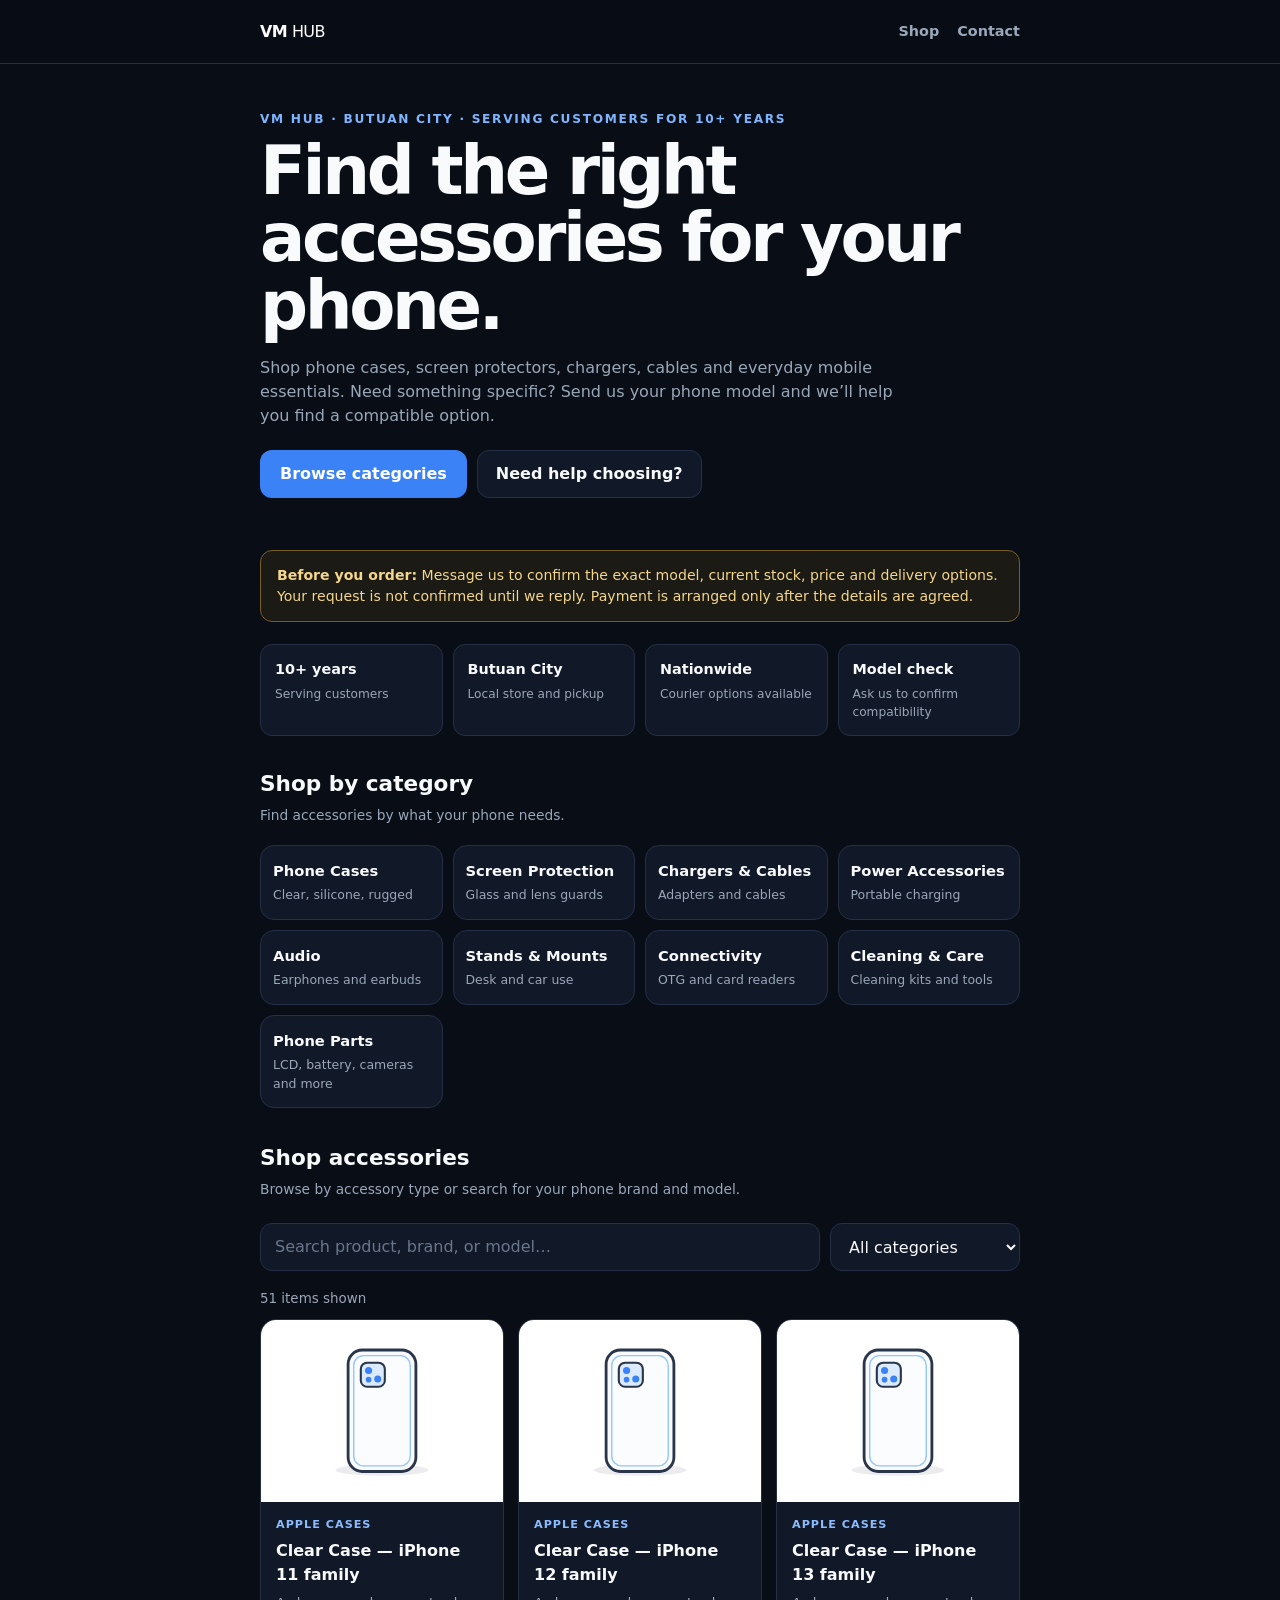
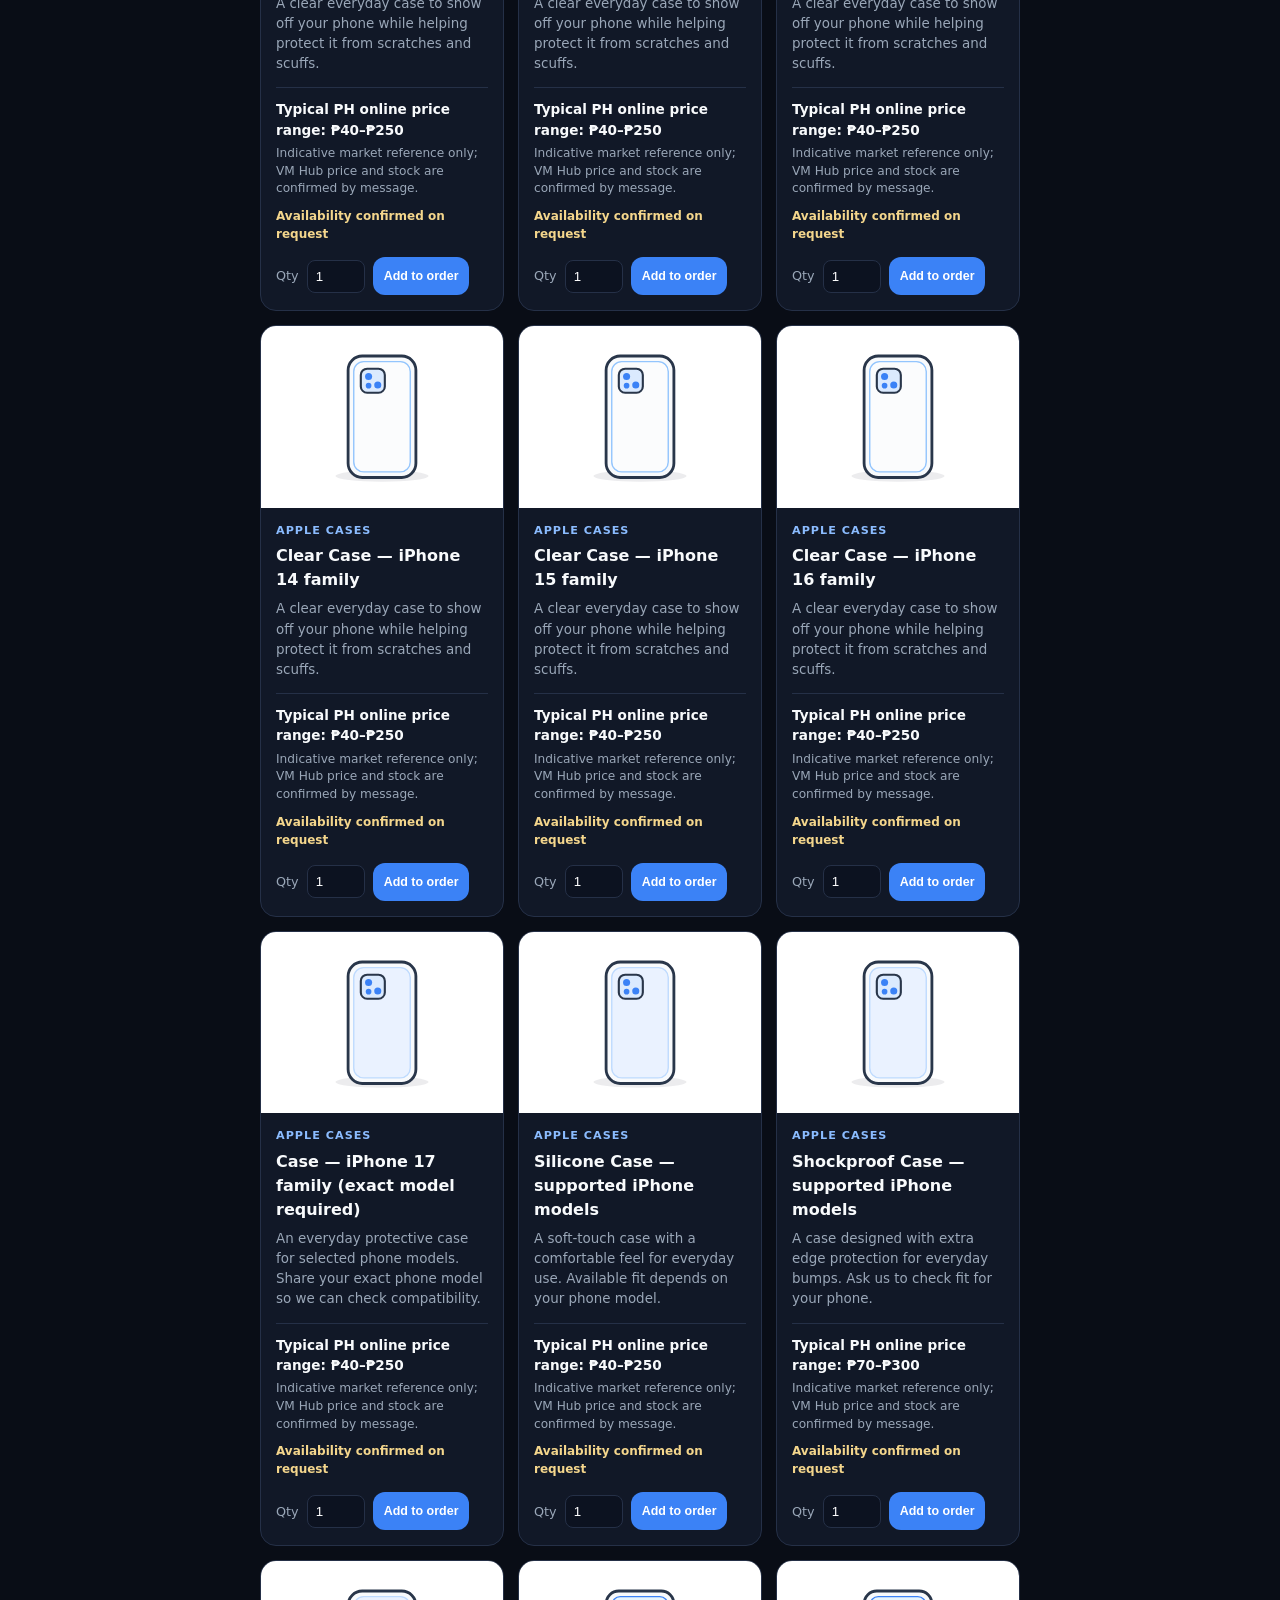
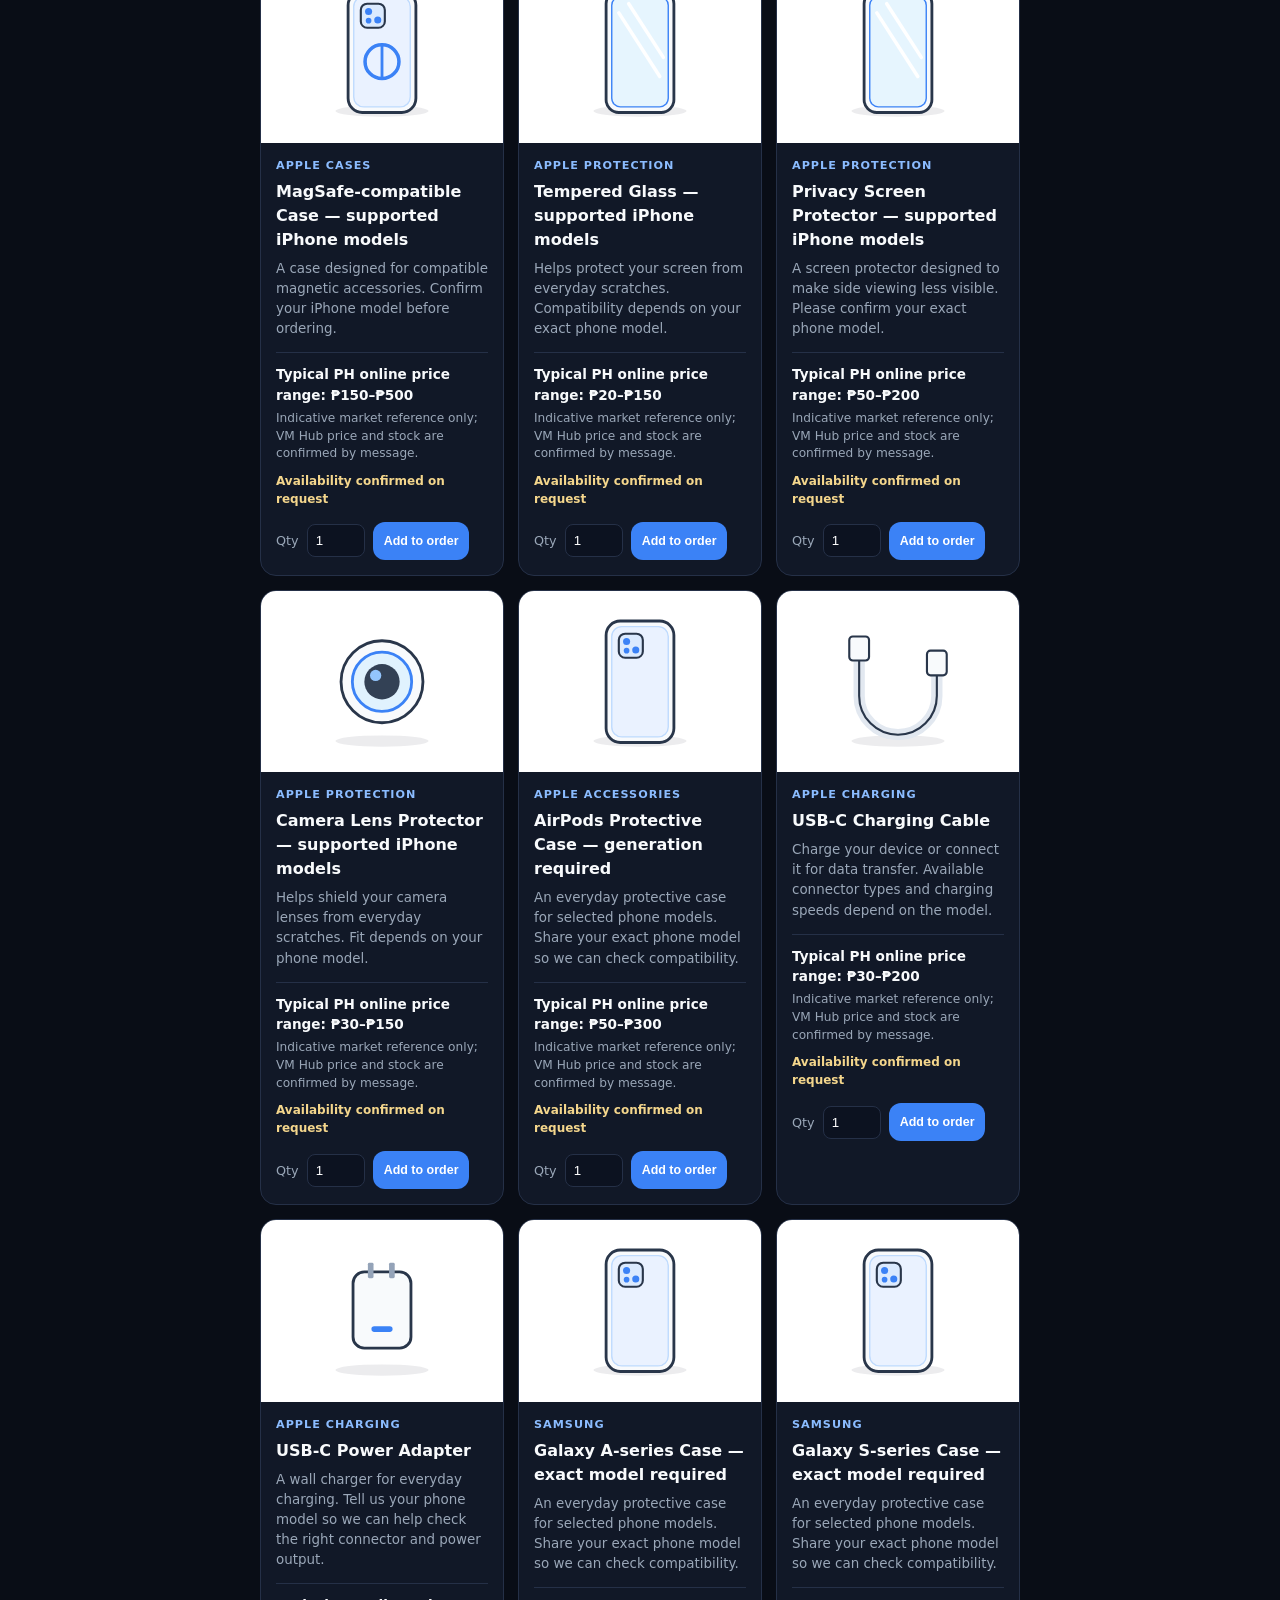
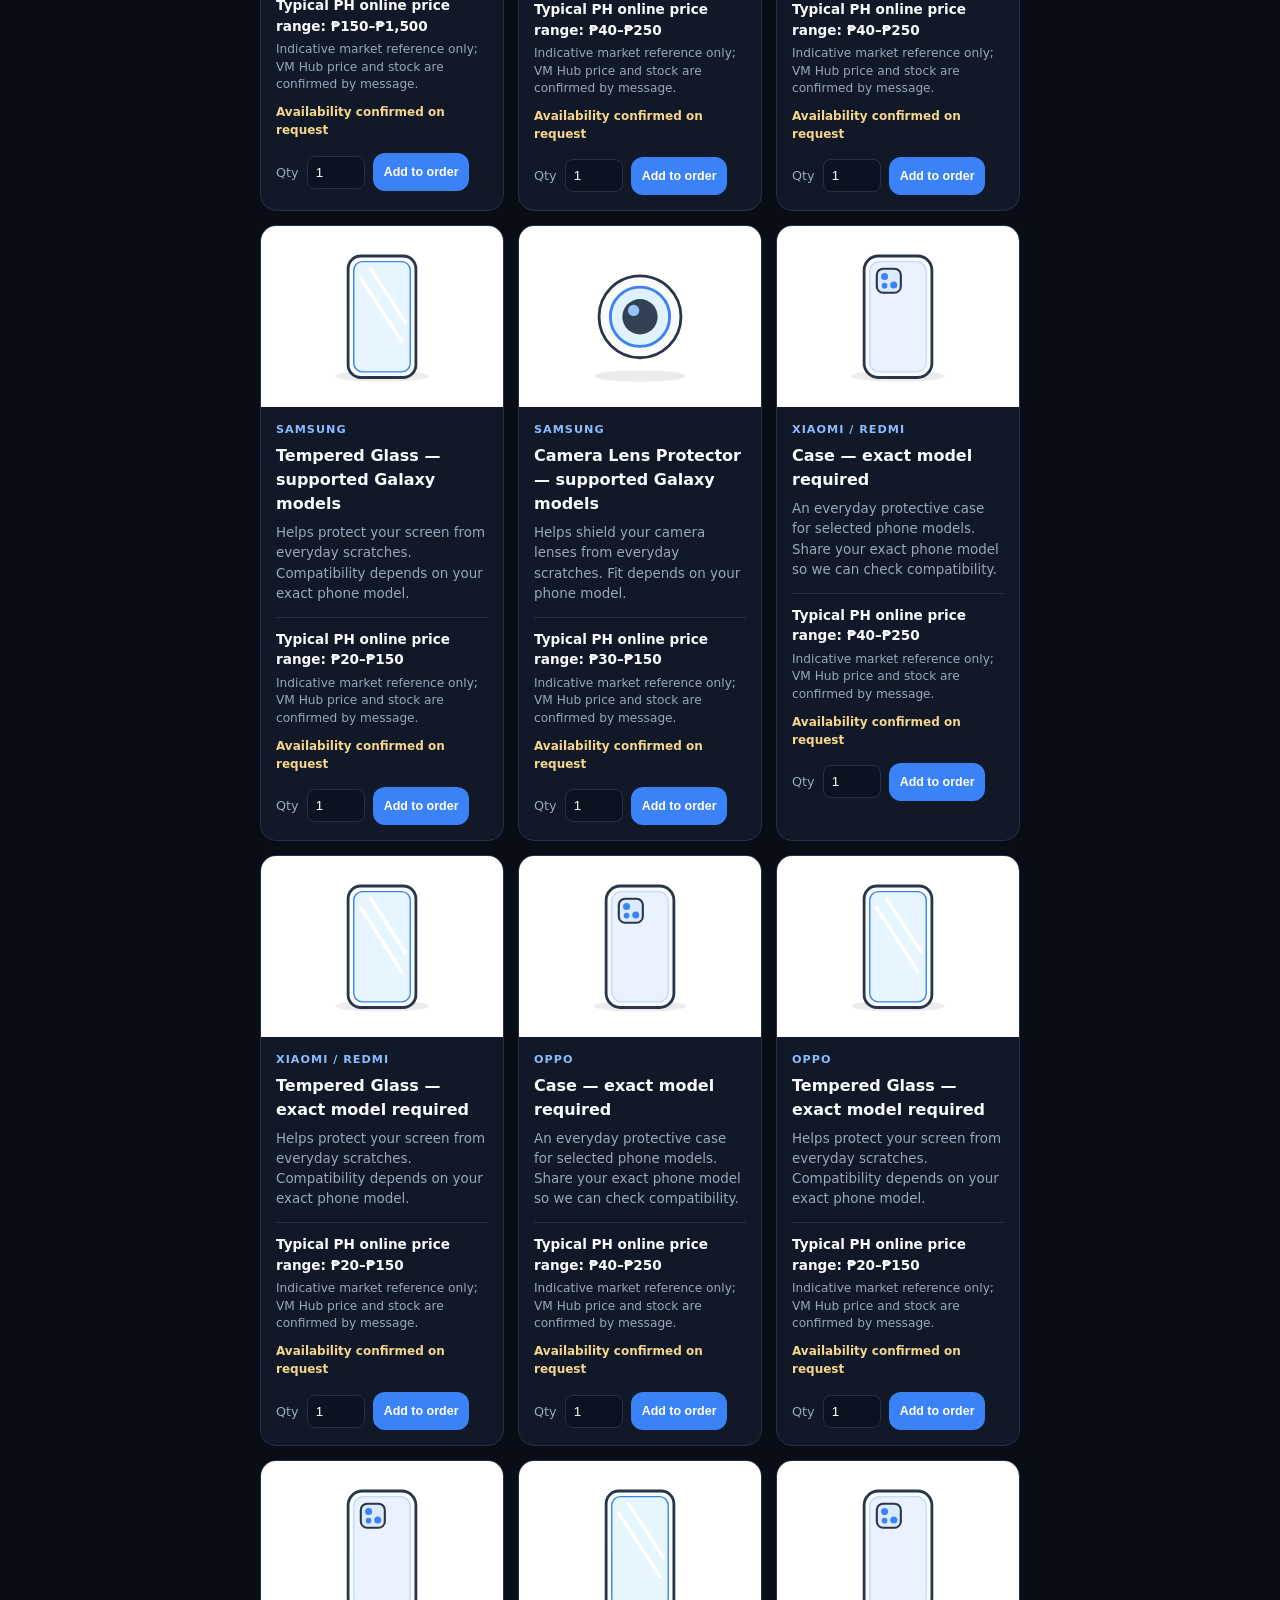
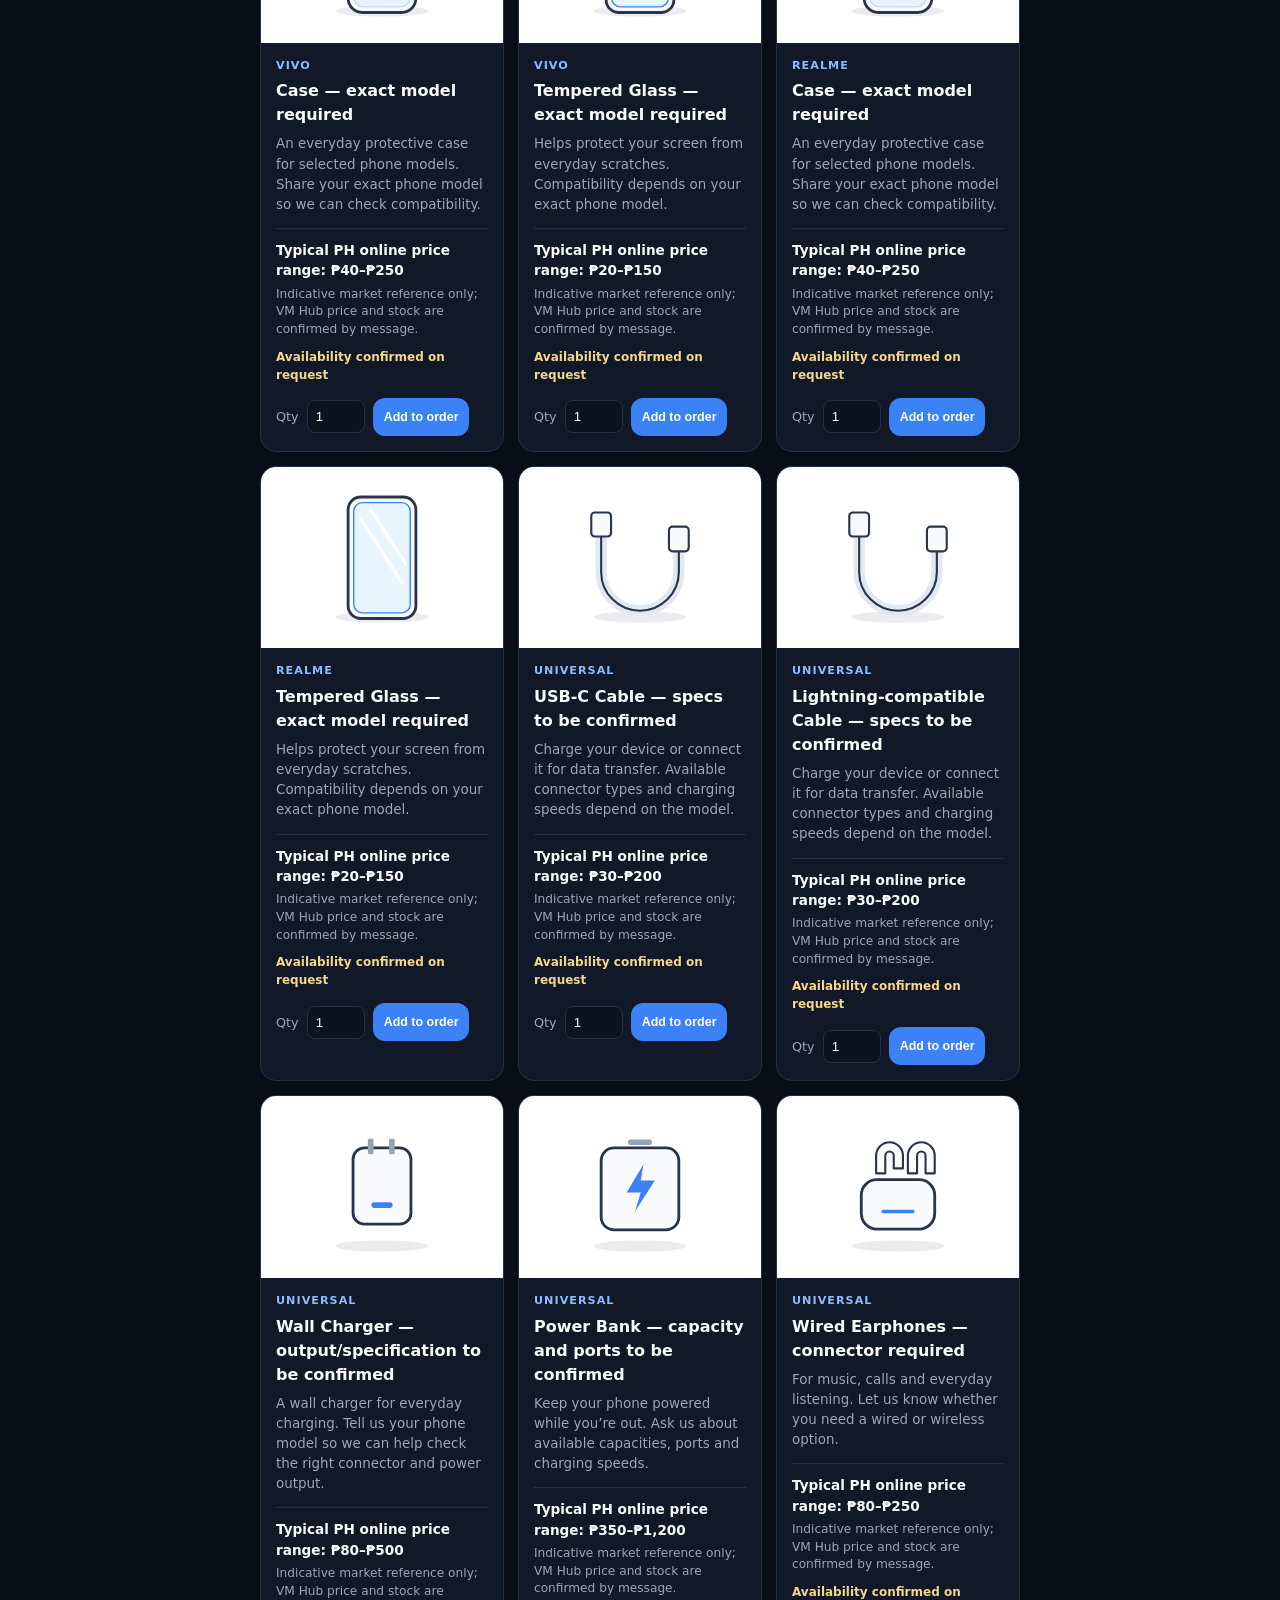
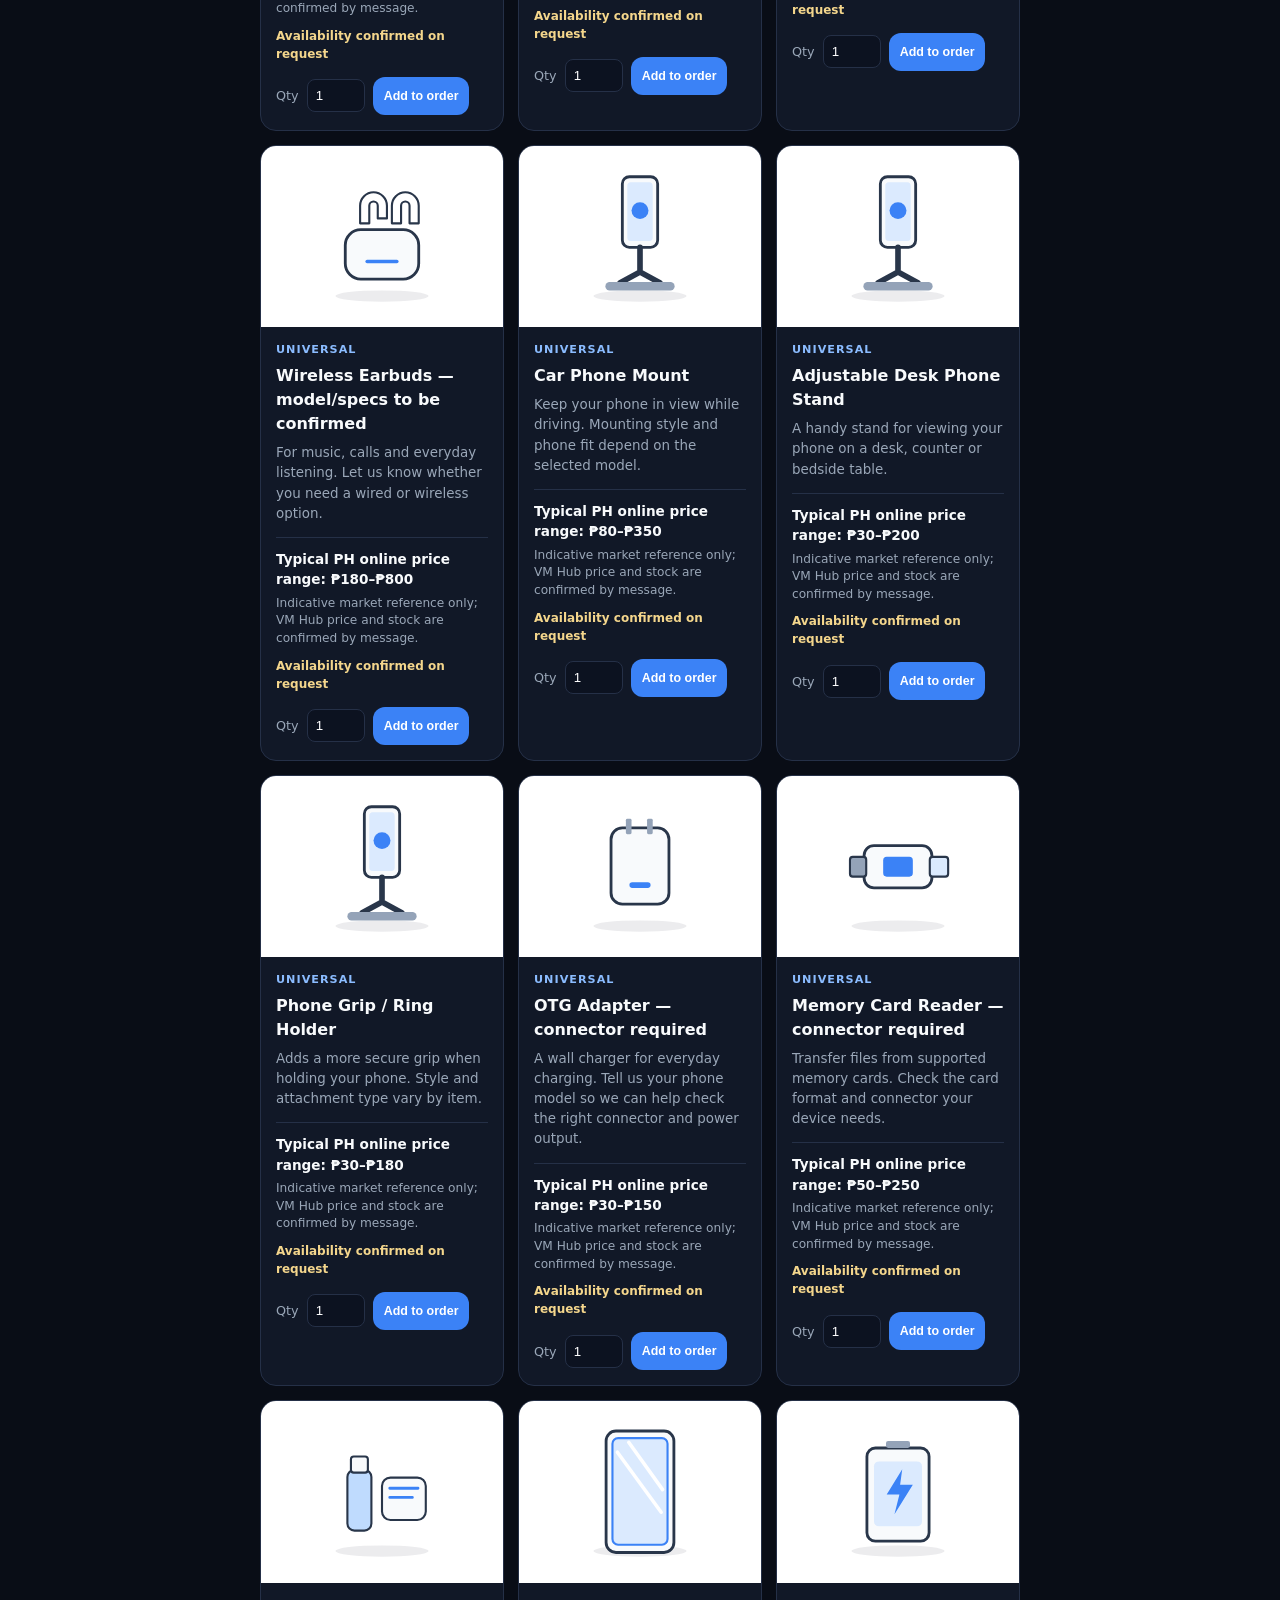
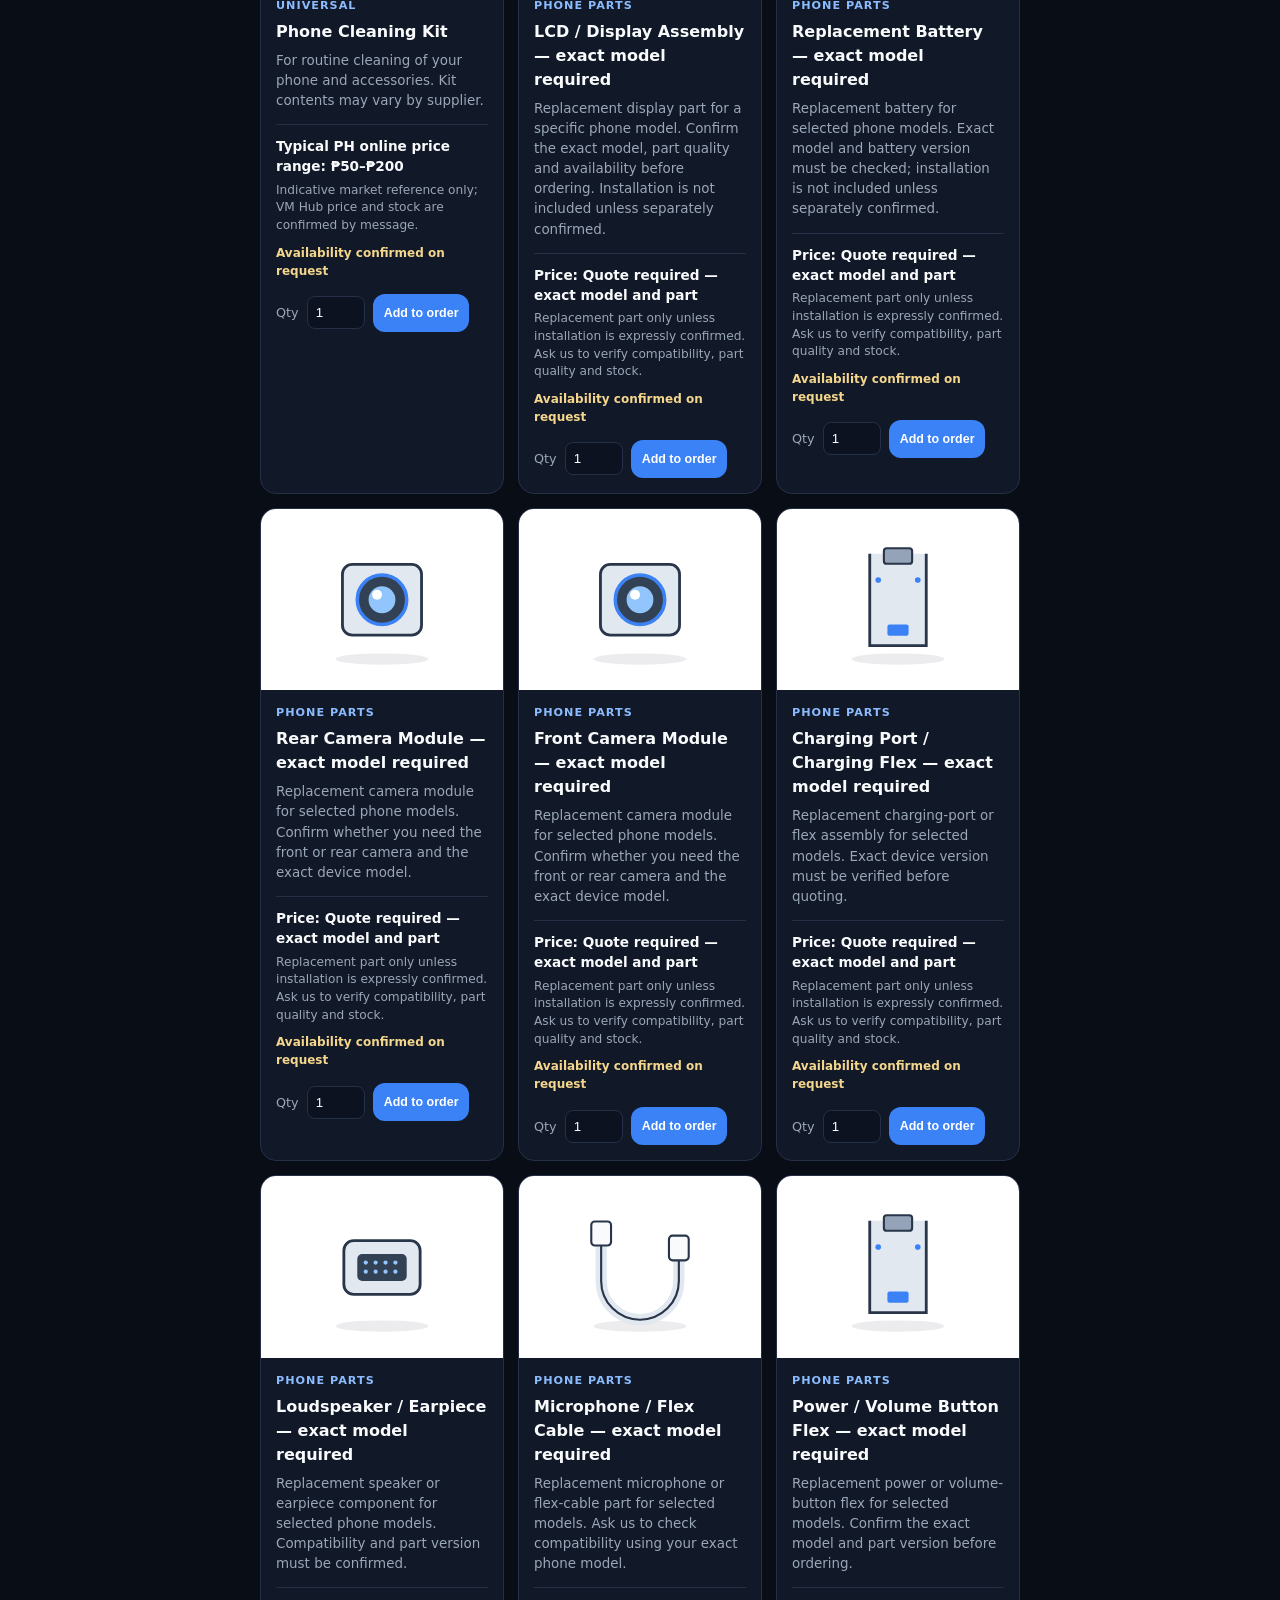
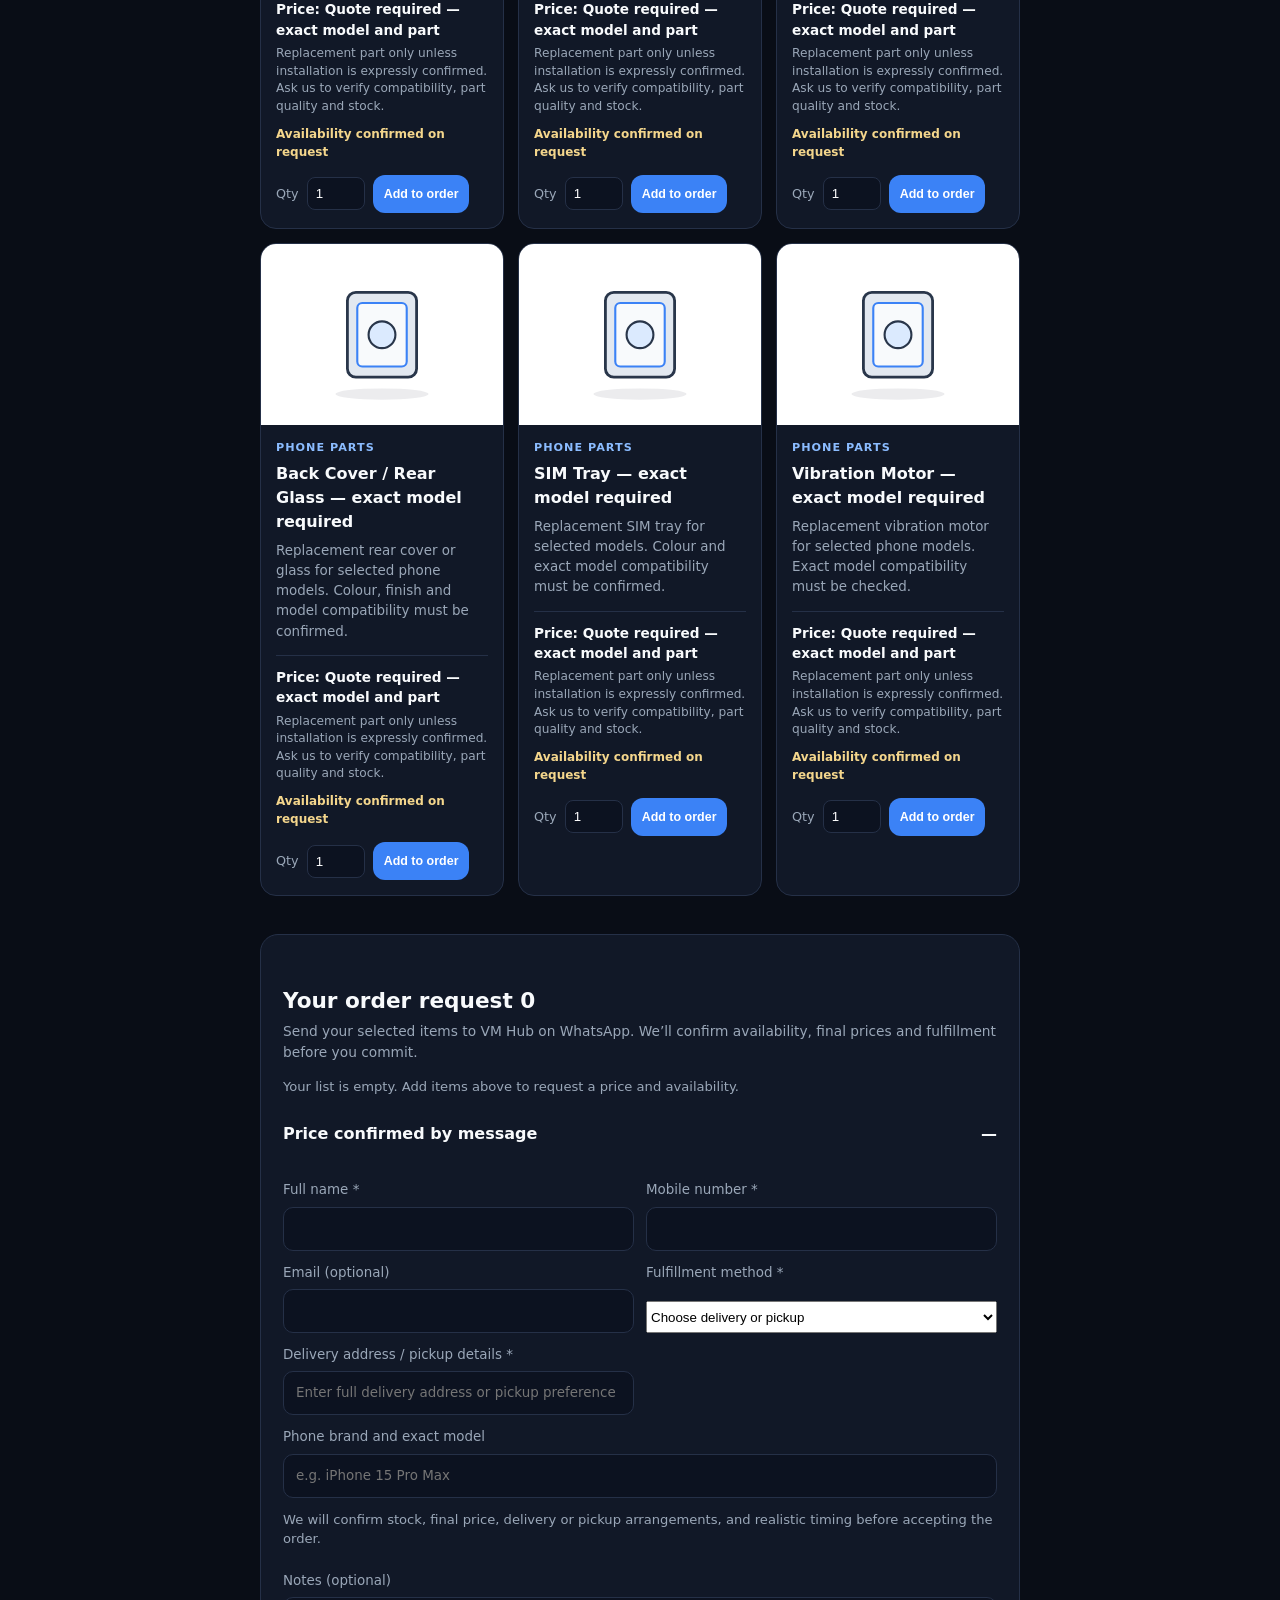
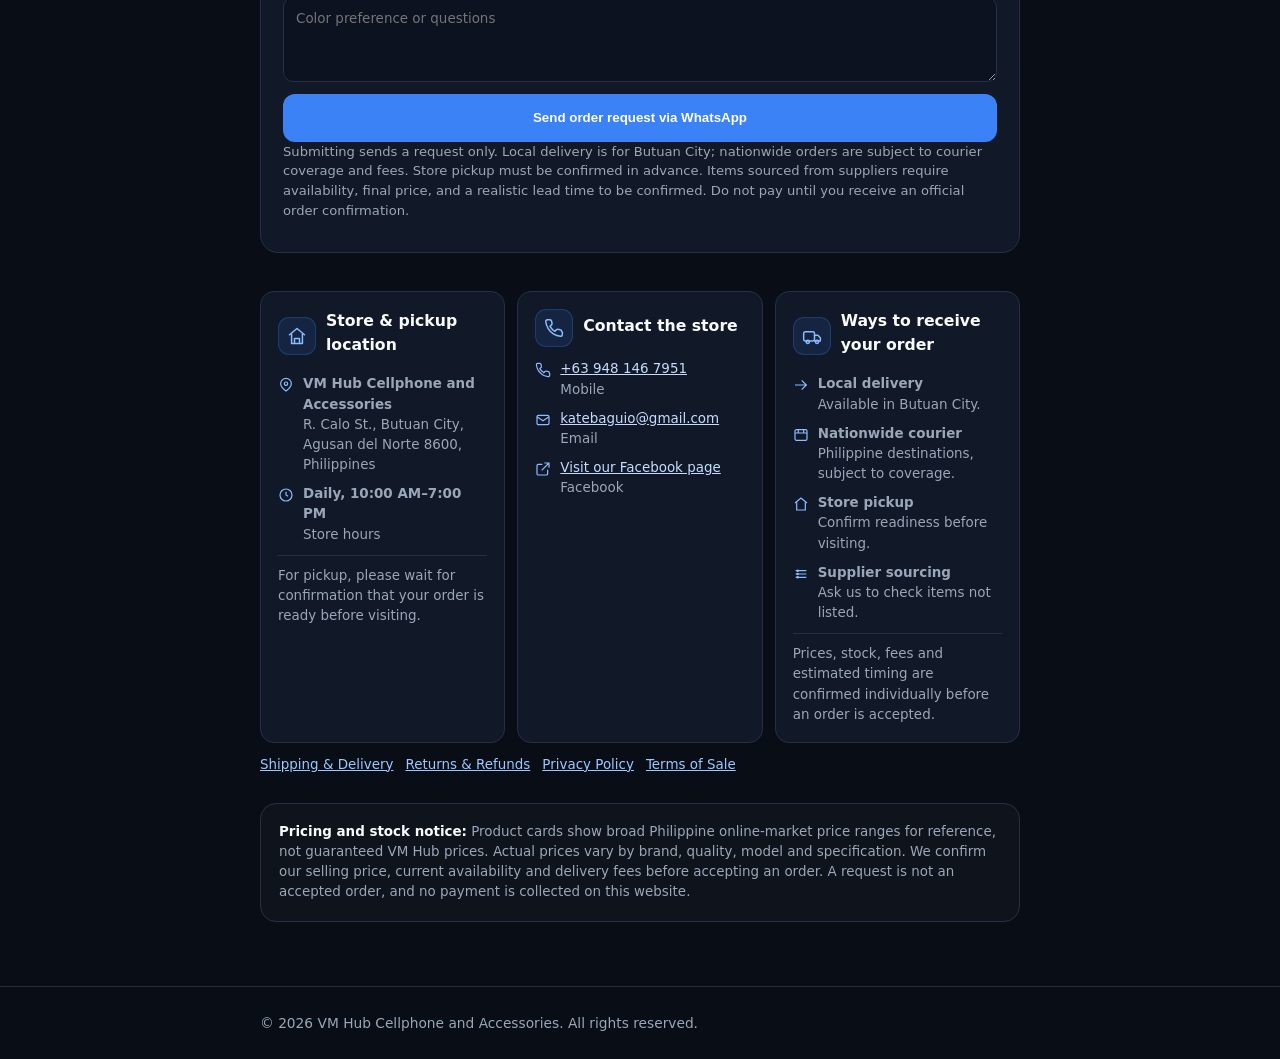
==== commit 459a6f8a: "Add phone parts category to storefront navigation" ====
--- a/index.html
+++ b/index.html
@@ -72,6 +72,7 @@
         <a class="category-link" href="#catalog" data-category="mounts"><strong>Stands & Mounts</strong><span>Desk and car use</span></a>
         <a class="category-link" href="#catalog" data-category="connectivity"><strong>Connectivity</strong><span>OTG and card readers</span></a>
         <a class="category-link" href="#catalog" data-category="care"><strong>Cleaning & Care</strong><span>Cleaning kits and tools</span></a>
+        <a class="category-link" href="#catalog" data-category="parts"><strong>Phone Parts</strong><span>LCD, battery, cameras and more</span></a>
       </div>
     </section>
 
@@ -80,7 +81,7 @@
       <div class="toolbar">
         <input id="product-search" class="search" type="search" placeholder="Search product, brand, or model…" aria-label="Search catalog">
         <select id="product-filter" class="filter" aria-label="Filter by category">
-          <option value="all">All categories</option><option value="cases">Phone cases</option><option value="protection">Screen protection</option><option value="charging">Chargers & cables</option><option value="power">Power accessories</option><option value="audio">Audio</option><option value="mounts">Stands & mounts</option><option value="connectivity">Connectivity</option><option value="care">Cleaning & care</option>
+          <option value="all">All categories</option><option value="cases">Phone cases</option><option value="protection">Screen protection</option><option value="charging">Chargers & cables</option><option value="power">Power accessories</option><option value="audio">Audio</option><option value="mounts">Stands & mounts</option><option value="connectivity">Connectivity</option><option value="care">Cleaning & care</option><option value="parts">Phone parts</option>
         </select>
       </div>
       <p id="product-count" class="result-count" aria-live="polite">Loading catalog…</p>
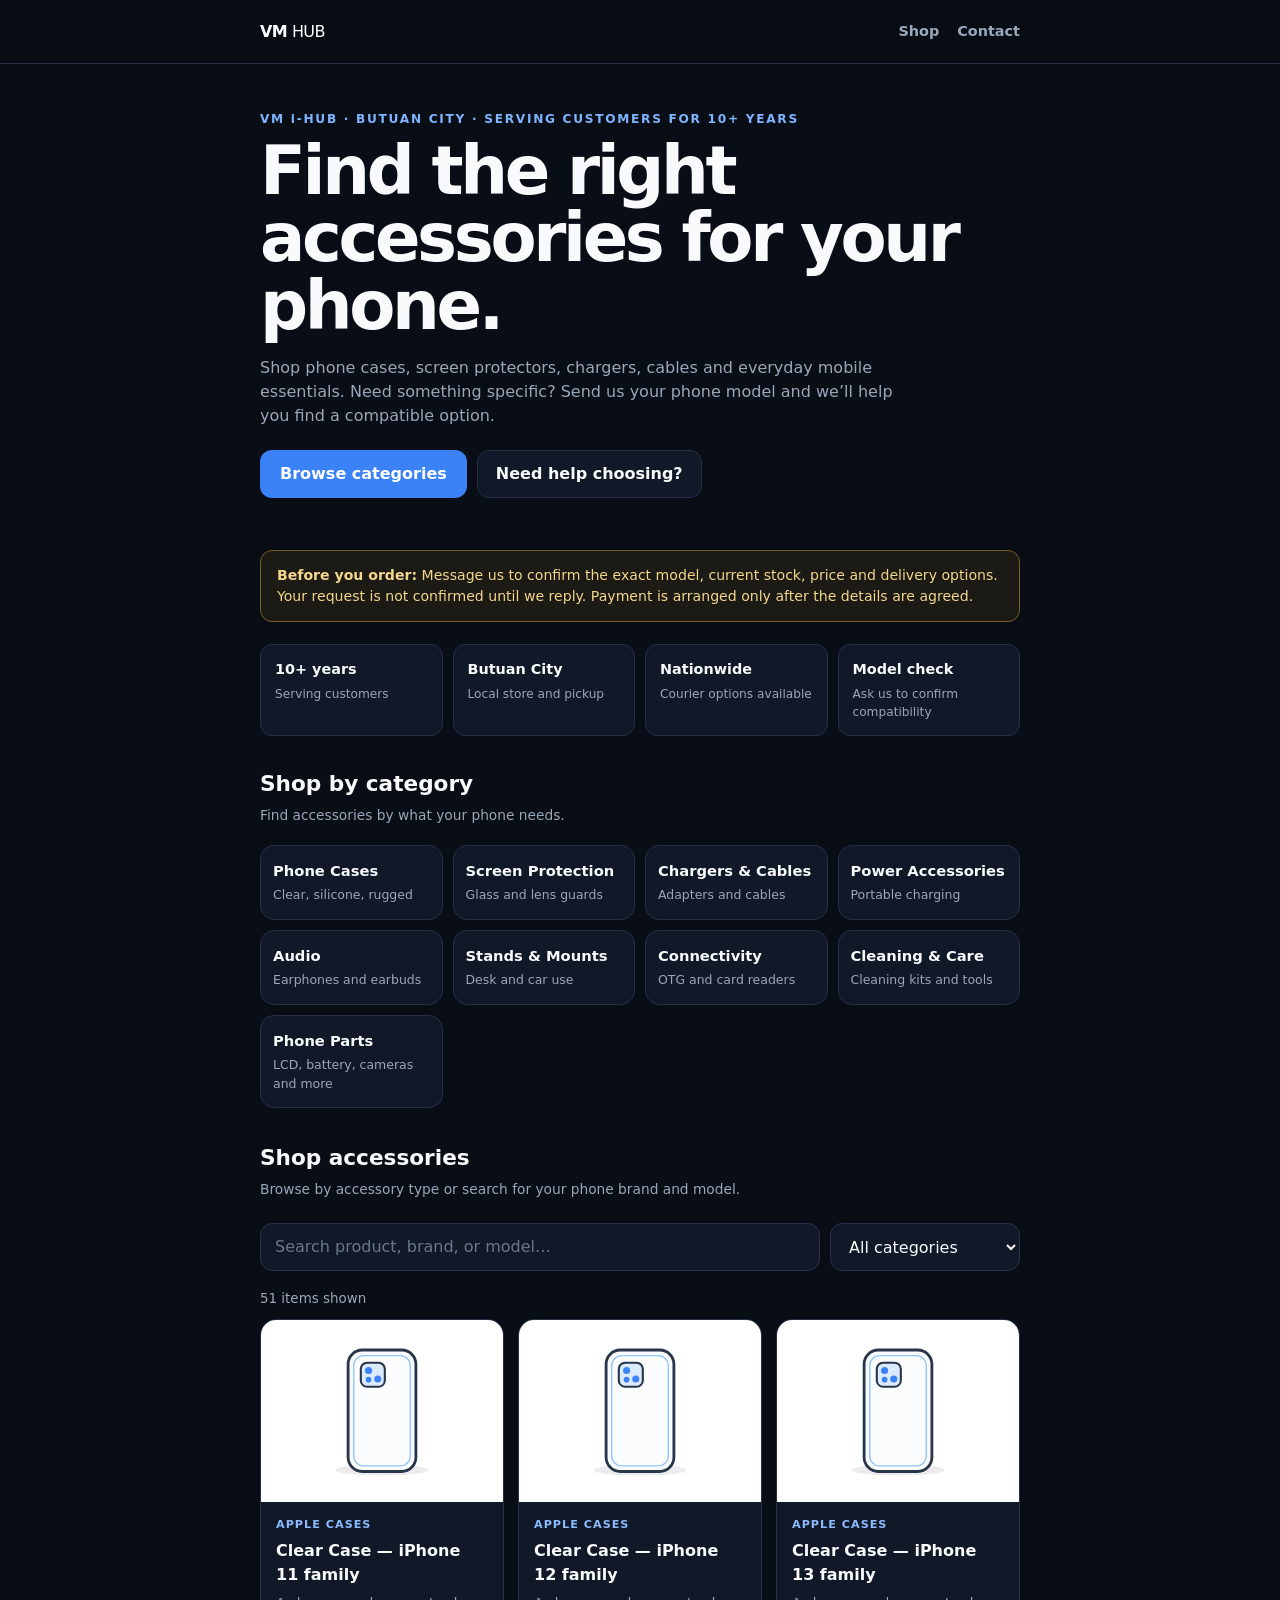
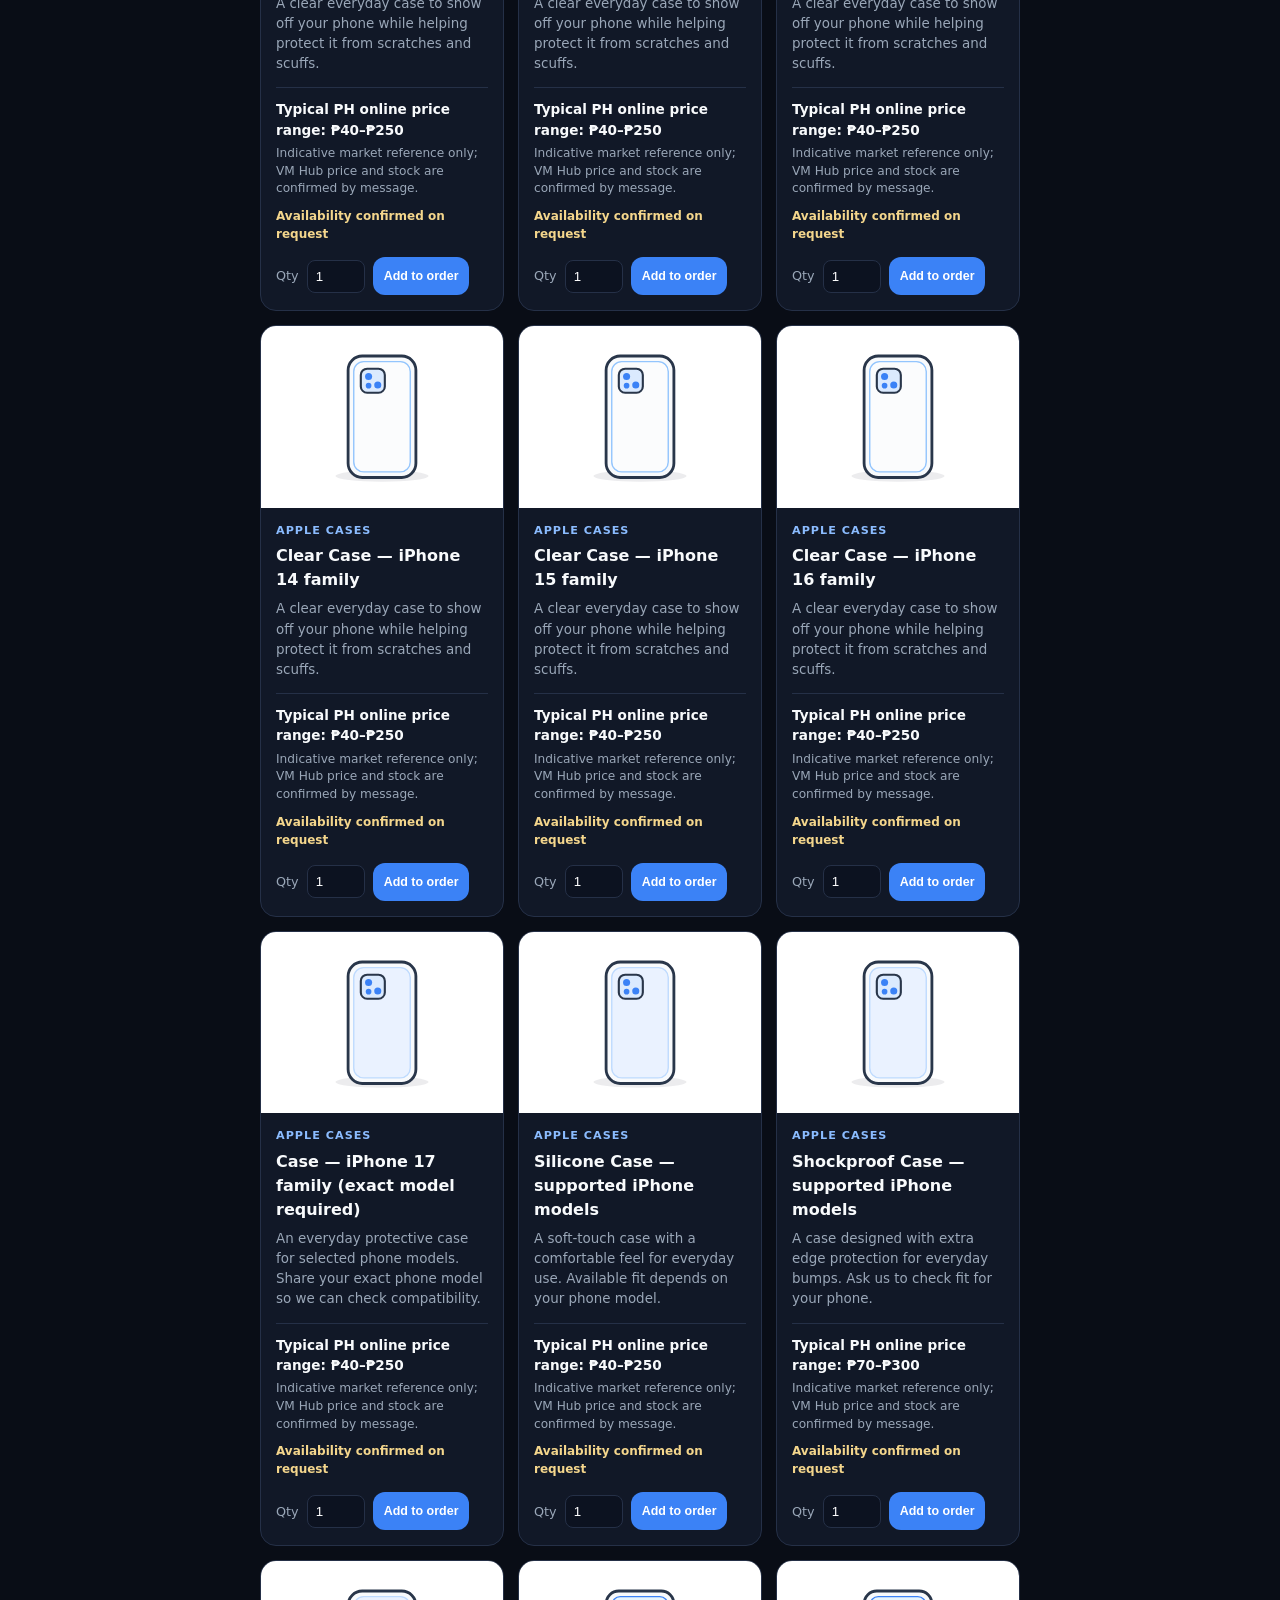
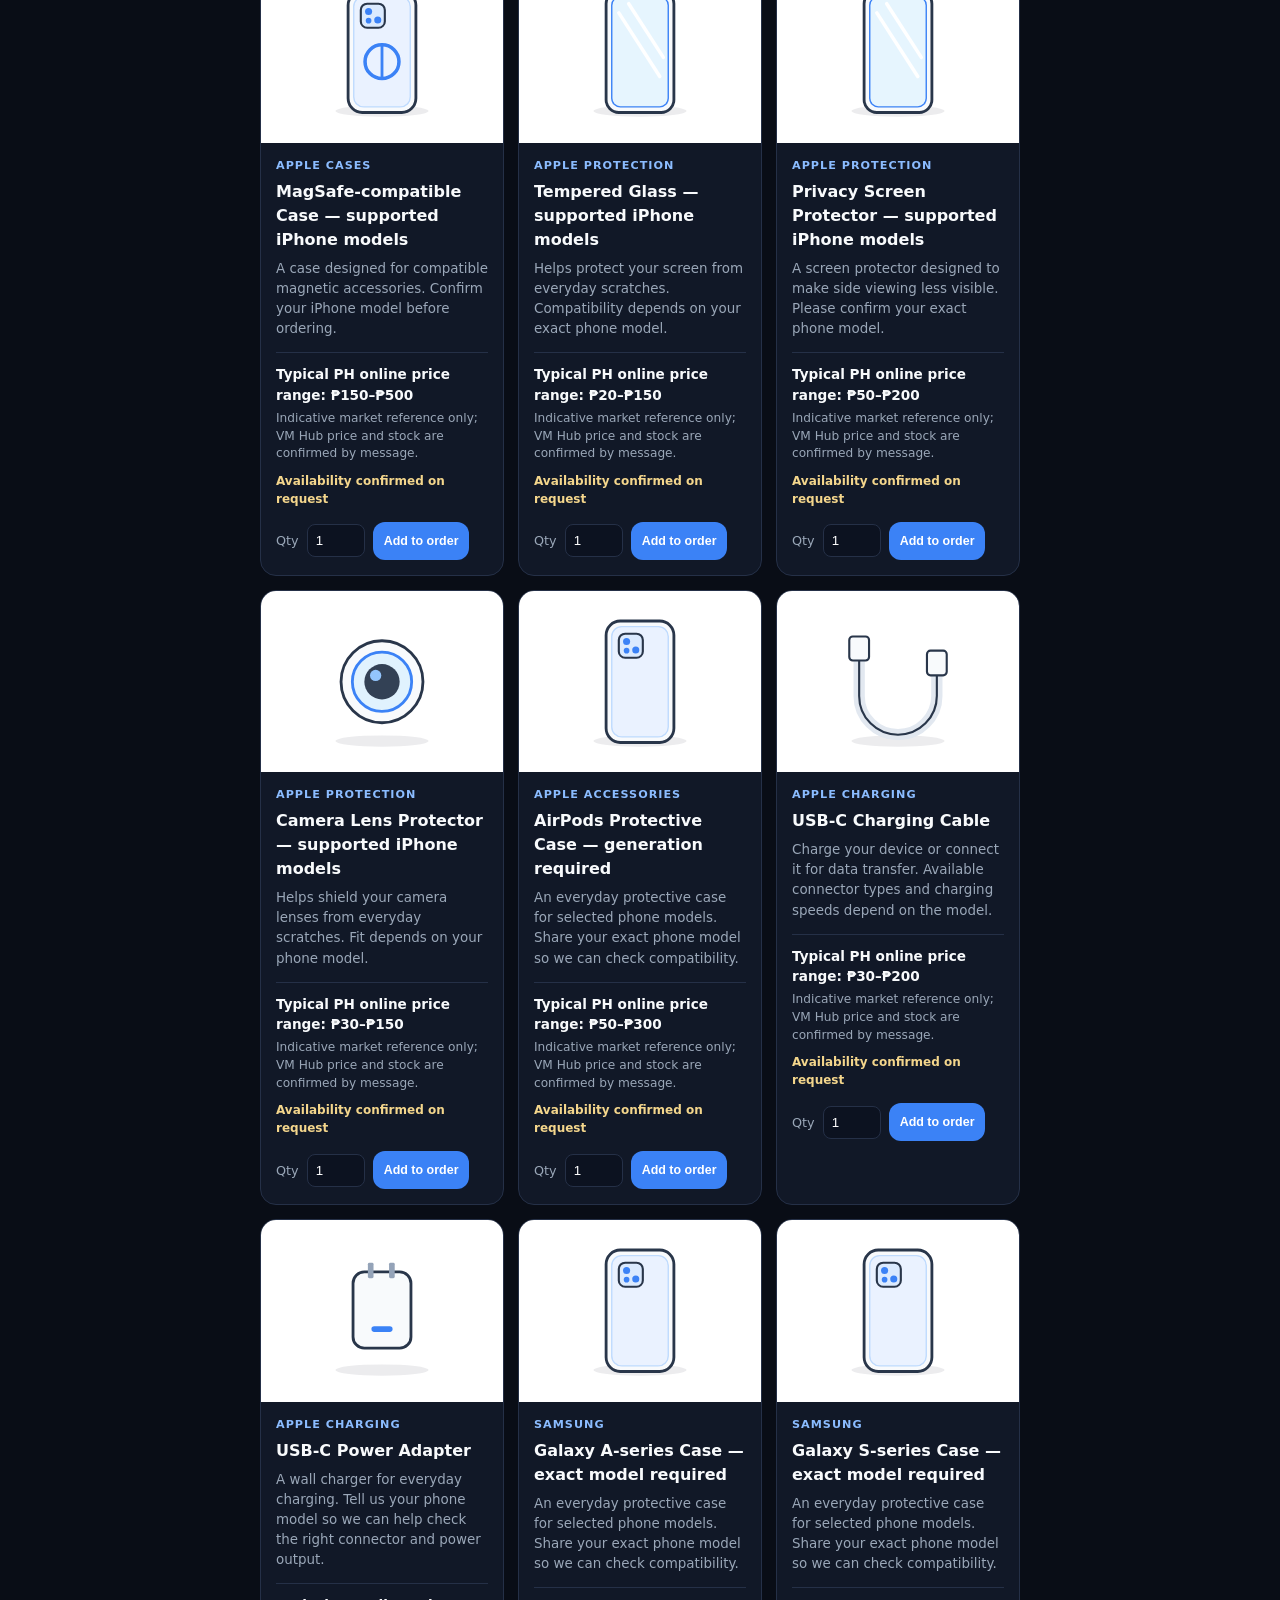
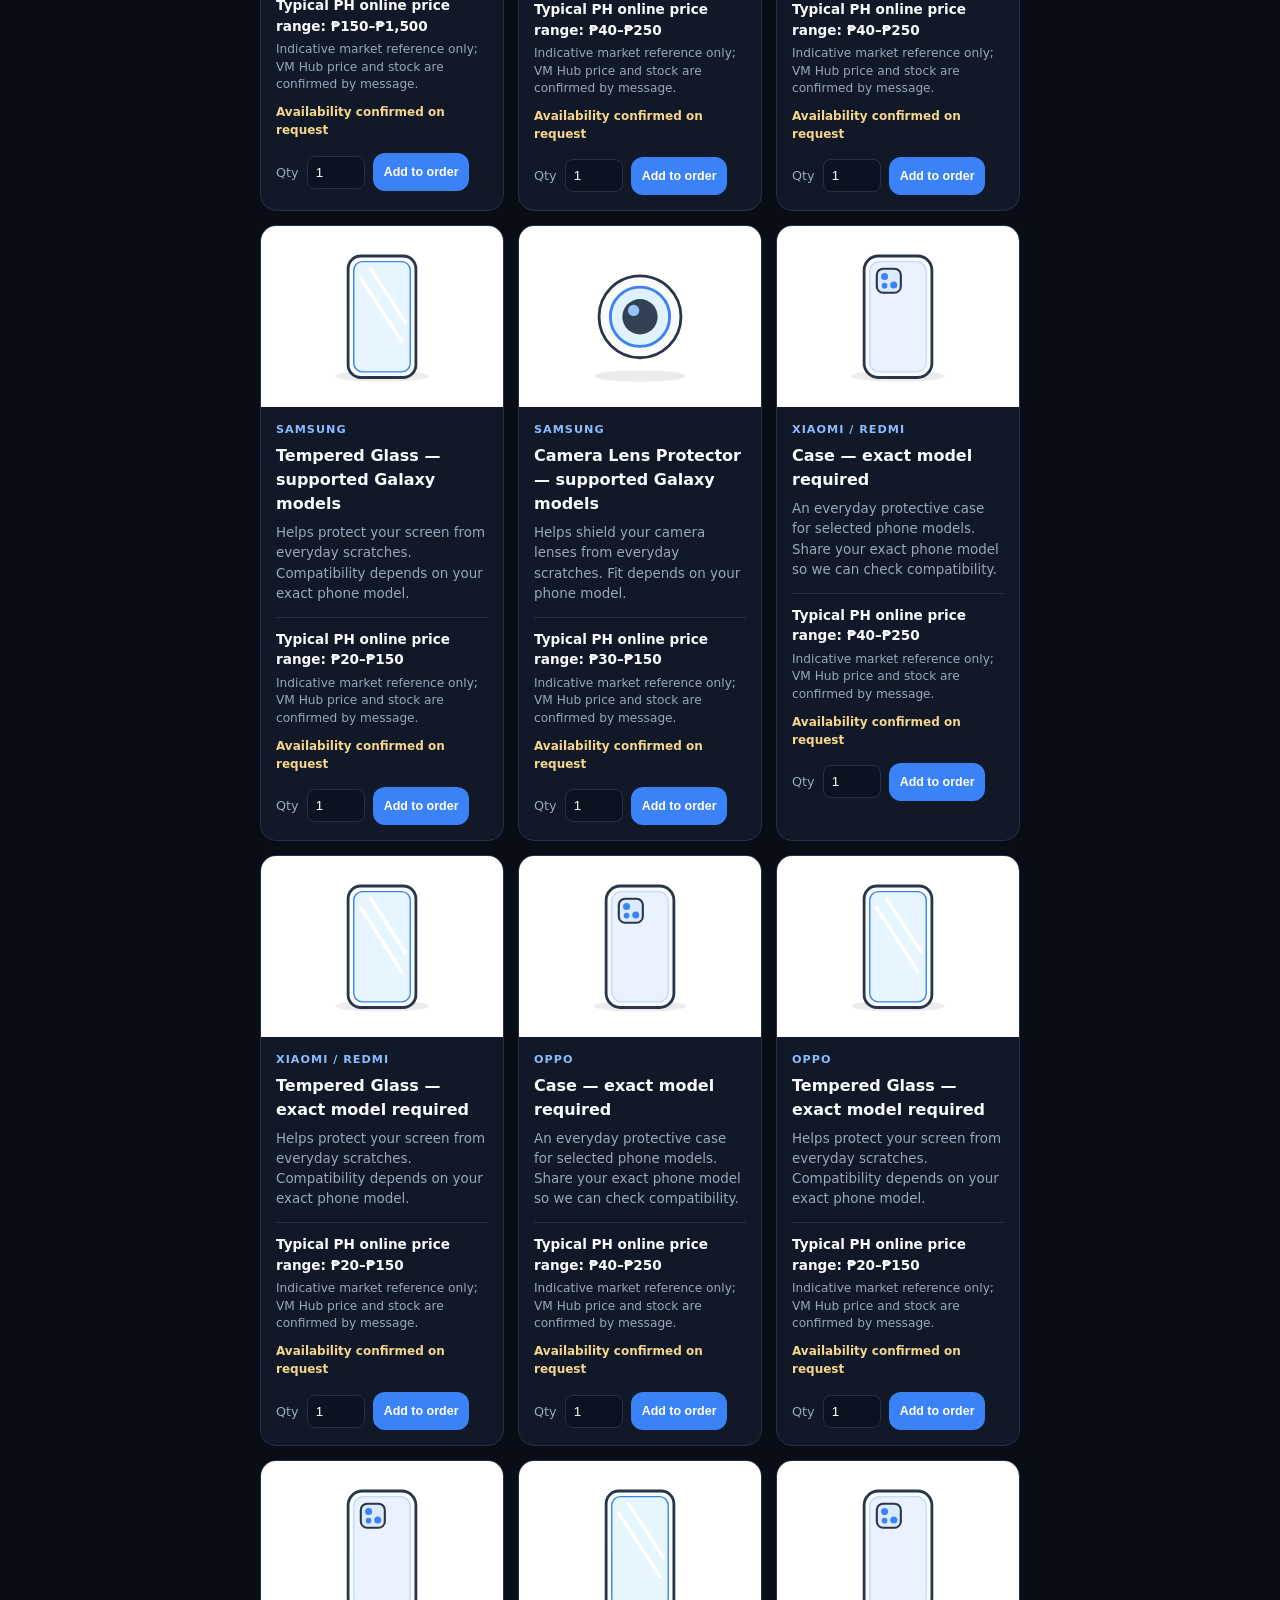
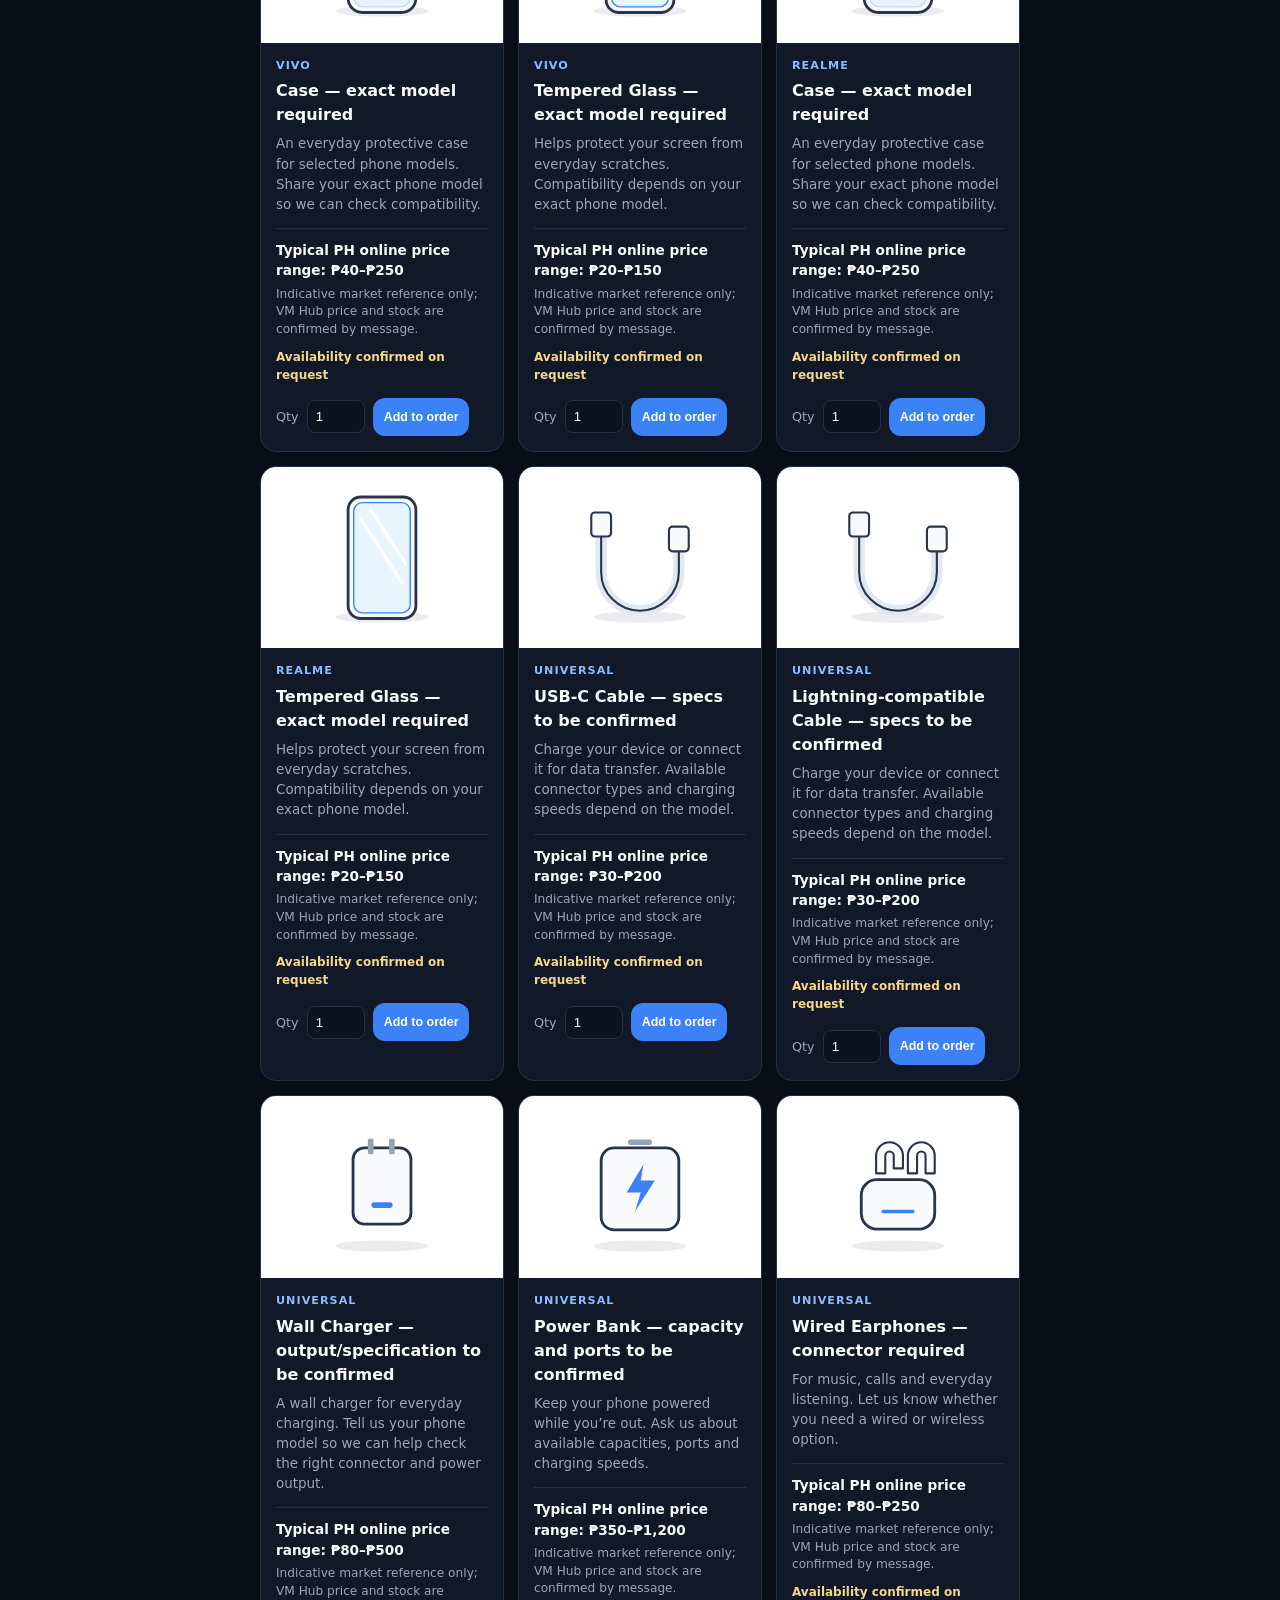
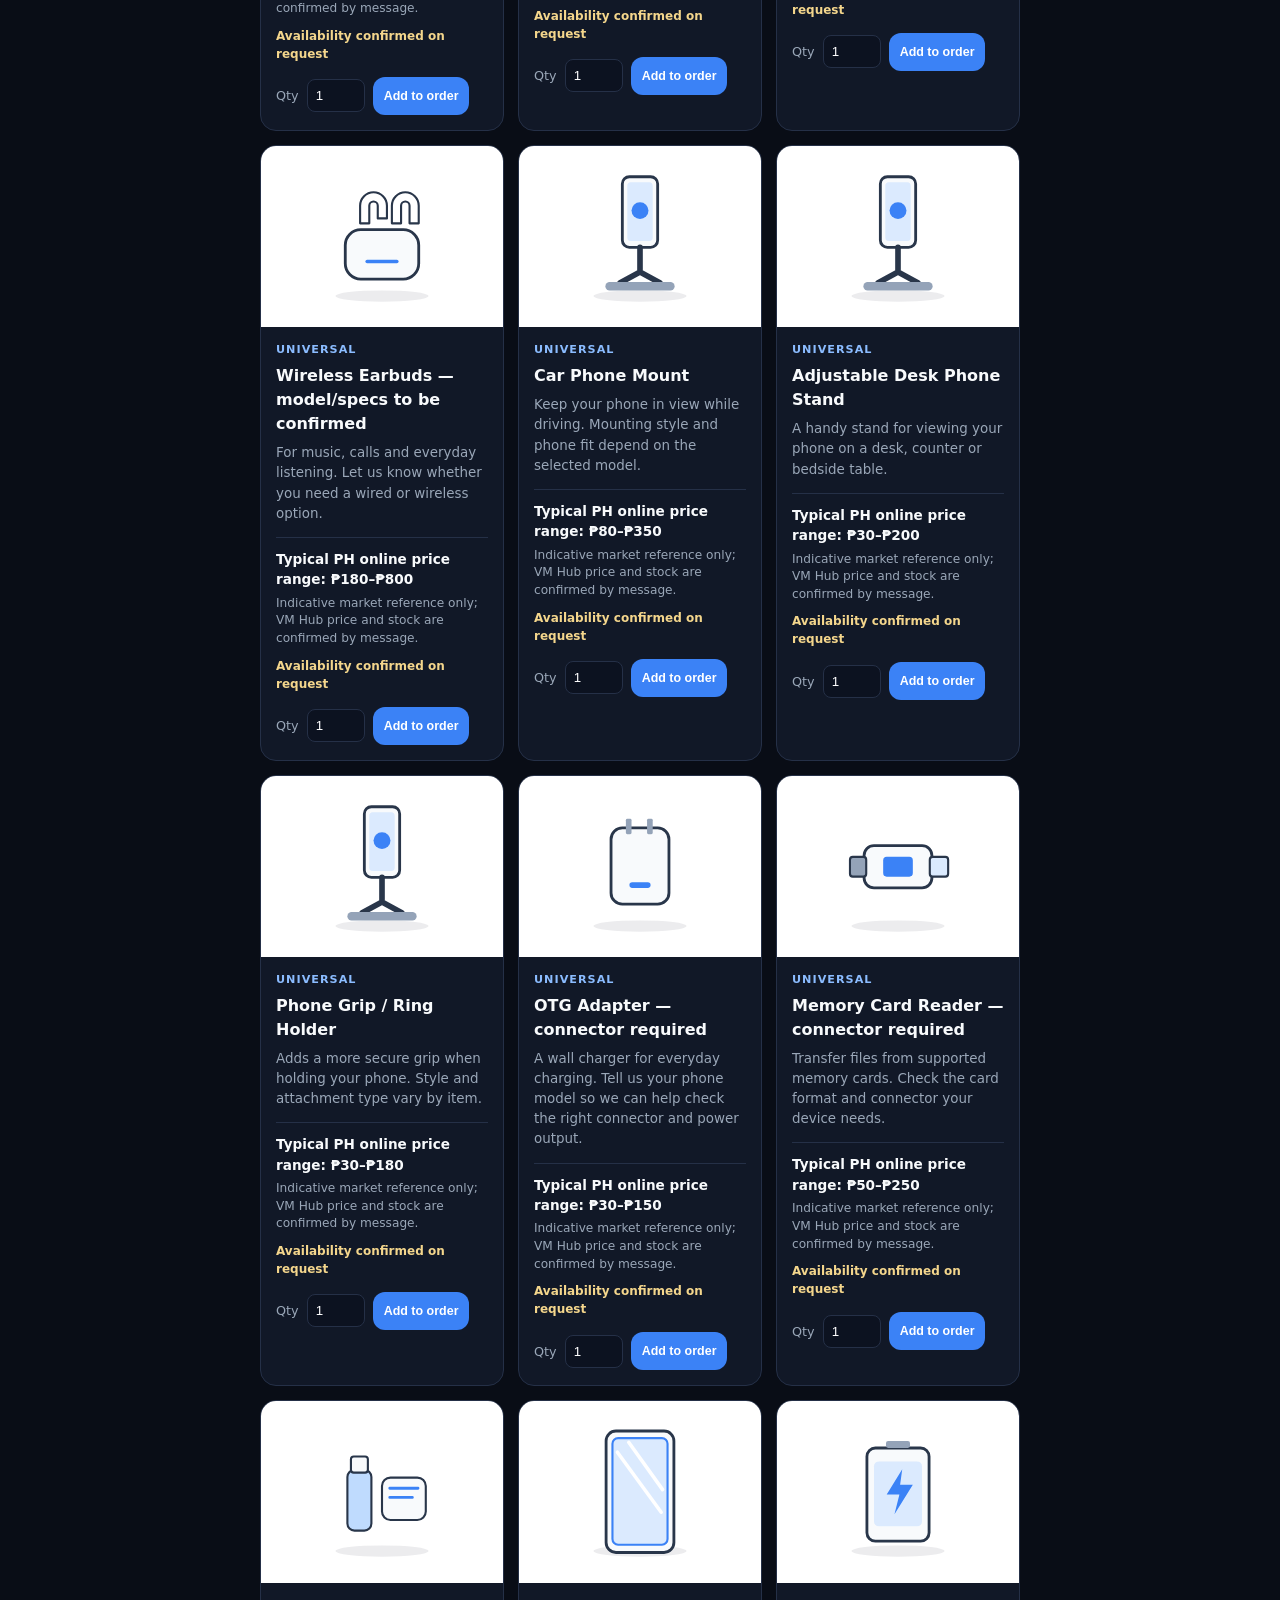
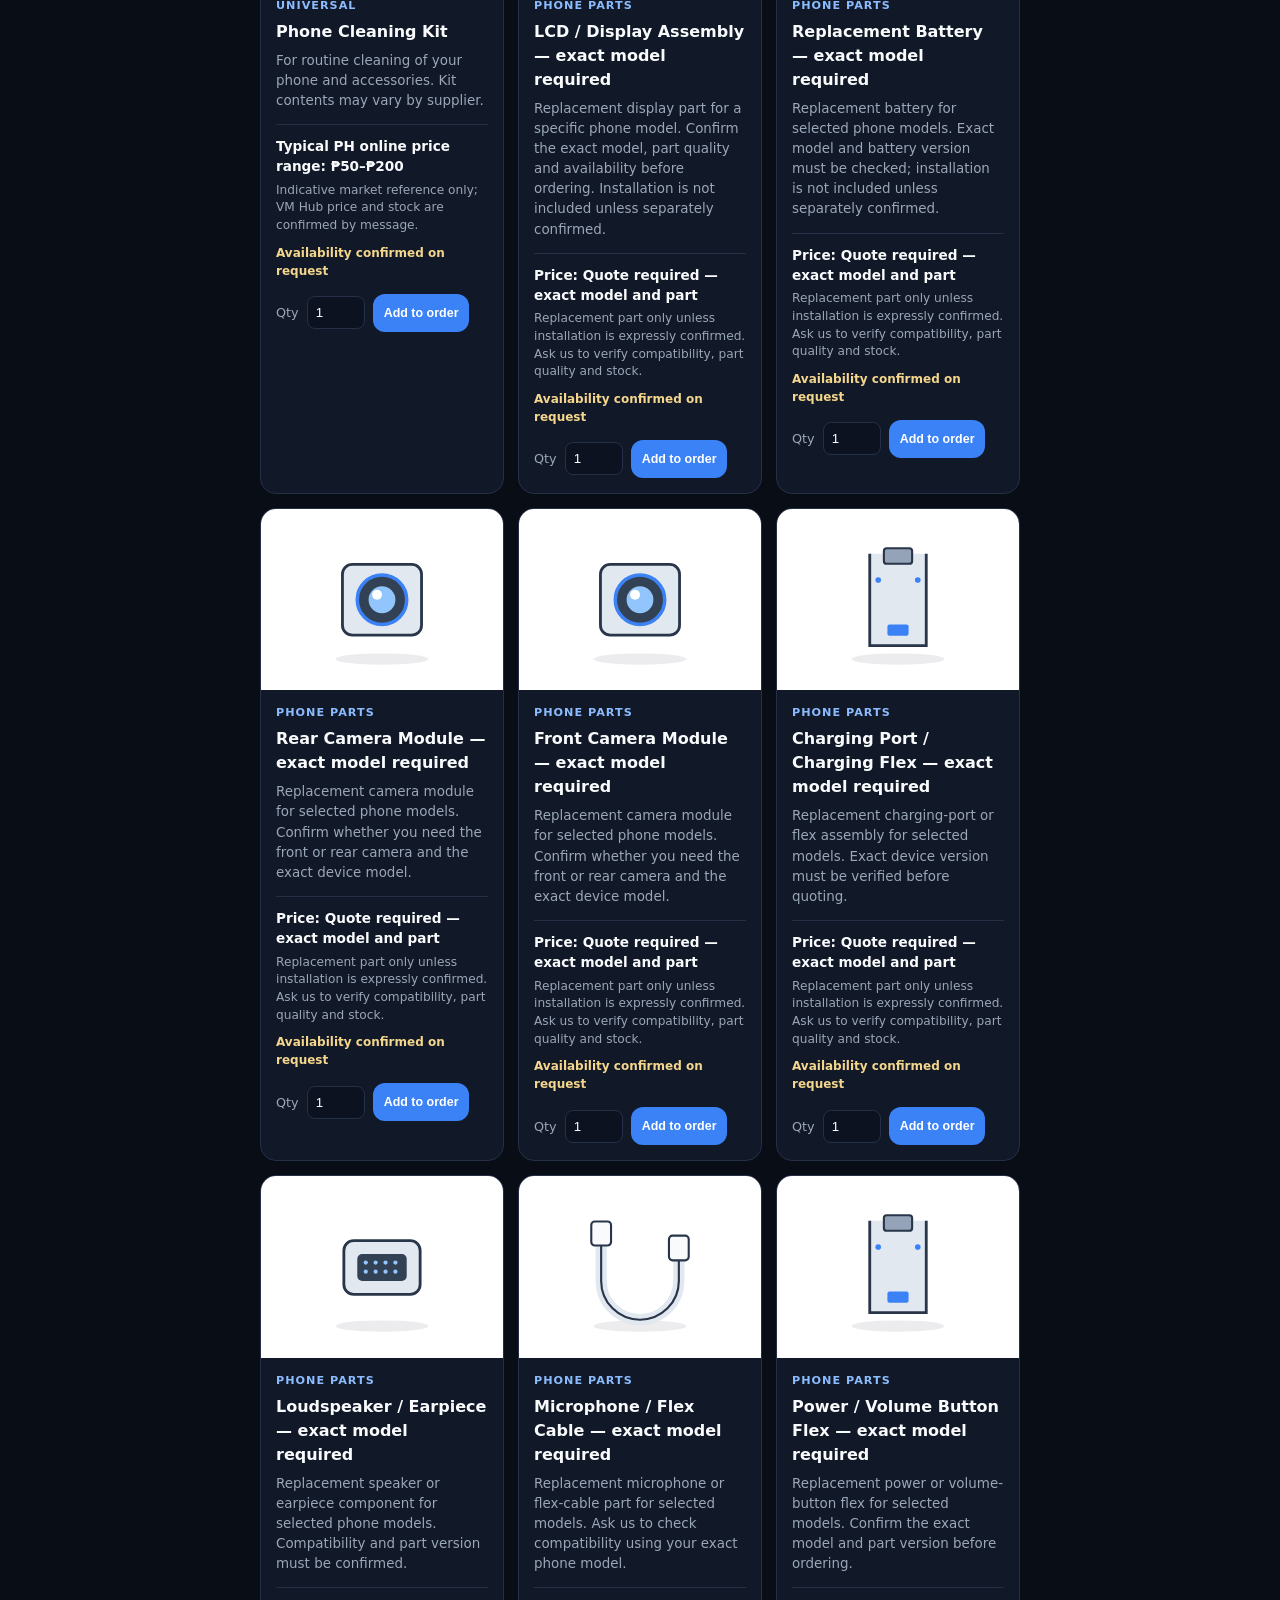
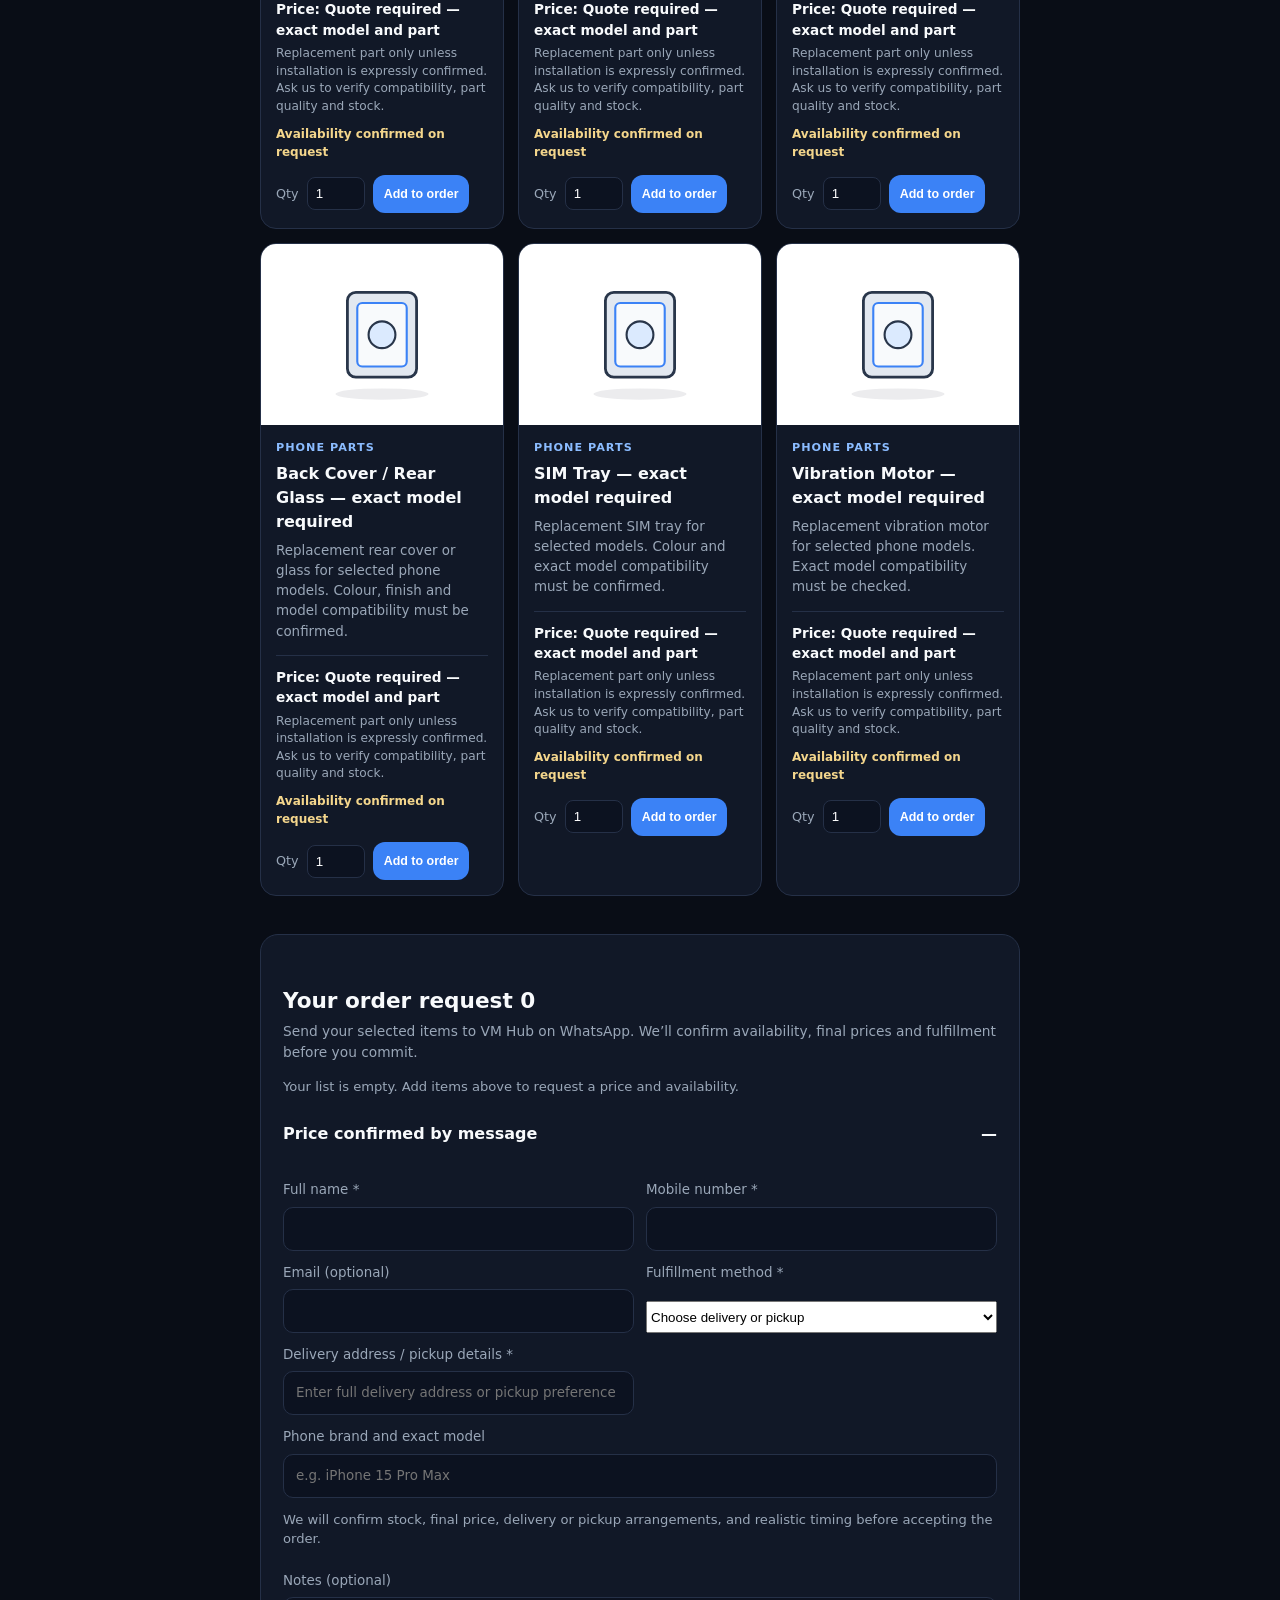
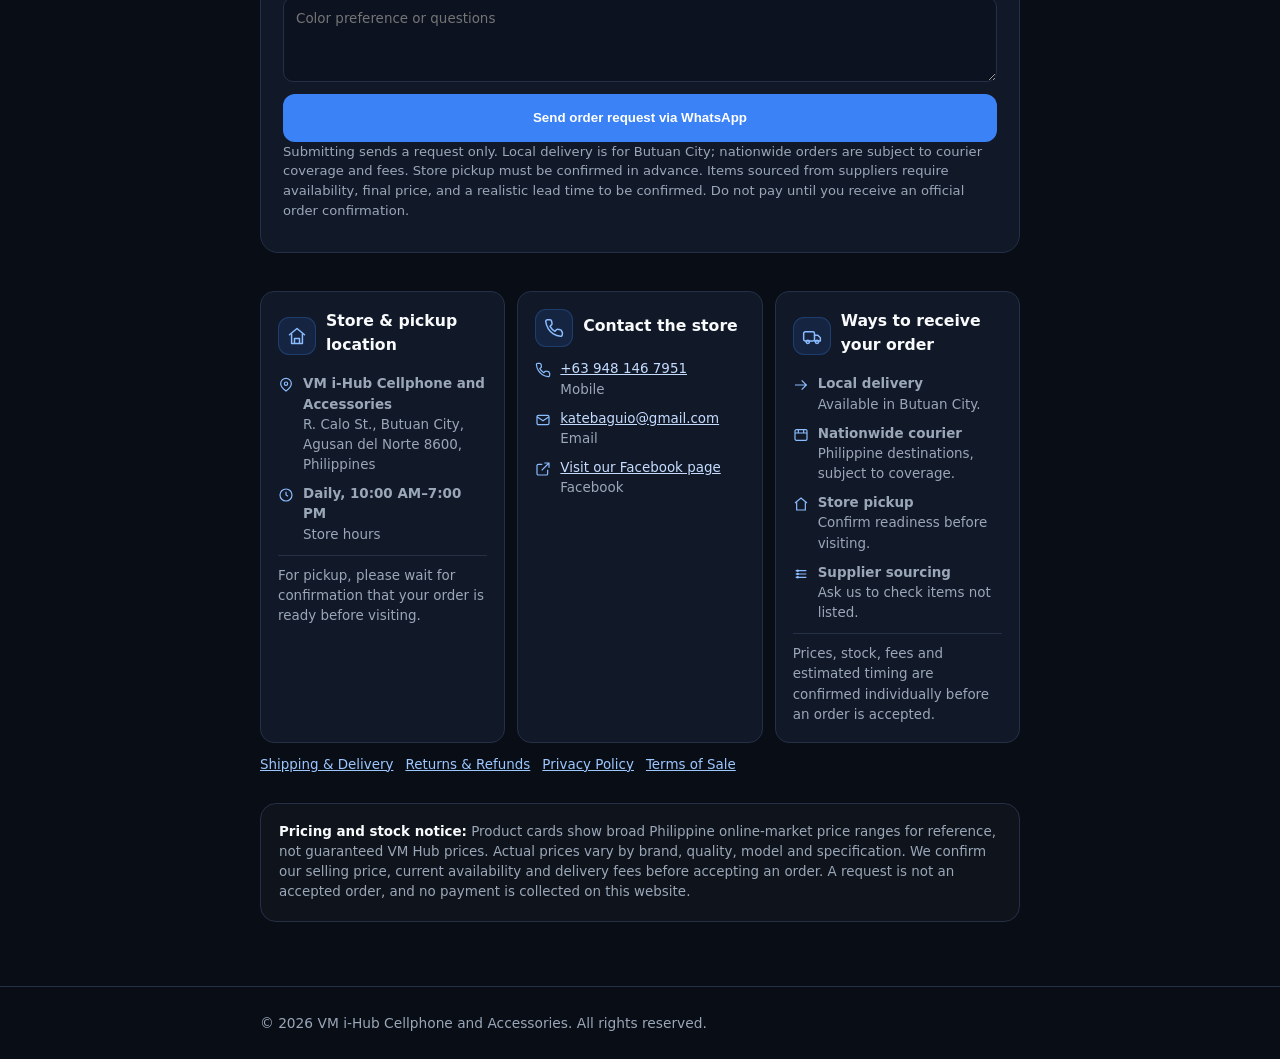
==== commit 64005fd2: "Correct storefront business name to VM i-Hub Cellphone and Accessories" ====
--- a/index.html
+++ b/index.html
@@ -8,14 +8,14 @@
   <meta name="robots" content="index,follow">
   <link rel="canonical" href="https://vmhub.top/">
   <meta property="og:type" content="website">
-  <meta property="og:site_name" content="VM Hub Cellphone and Accessories">
-  <meta property="og:title" content="VM Hub | Cellphone & Accessories">
+  <meta property="og:site_name" content="VM i-Hub Cellphone and Accessories">
+  <meta property="og:title" content="VM i-Hub | Cellphone & Accessories">
   <meta property="og:description" content="Shop phone cases, screen protectors, chargers and everyday mobile accessories from VM Hub in Butuan City. Message us to check current stock and pricing.">
   <meta property="og:url" content="https://vmhub.top/">
   <meta name="twitter:card" content="summary">
   <link rel="icon" type="image/svg+xml" href="/favicon.svg">
   <link rel="shortcut icon" href="/favicon.svg">
-  <title>VM Hub | Cellphone & Accessories</title>
+  <title>VM i-Hub | Cellphone & Accessories</title>
   <link rel="stylesheet" href="./style.css">
   <style>
     .shop-hero{padding:46px 0 32px}.shop-hero h1{max-width:760px;margin:0;font-size:clamp(2.3rem,7vw,4.2rem);line-height:1;letter-spacing:-.05em}.shop-hero p:not(.eyebrow){max-width:660px;color:var(--vm-muted)}
@@ -44,7 +44,7 @@
 
   <main class="container" id="main-content">
     <section class="shop-hero">
-      <p class="eyebrow">VM HUB · BUTUAN CITY · SERVING CUSTOMERS FOR 10+ YEARS</p>
+      <p class="eyebrow">VM i-HUB · BUTUAN CITY · SERVING CUSTOMERS FOR 10+ YEARS</p>
       <h1>Find the right accessories for your phone.</h1>
       <p>Shop phone cases, screen protectors, chargers, cables and everyday mobile essentials. Need something specific? Send us your phone model and we’ll help you find a compatible option.</p>
       <div class="shop-actions">
@@ -117,7 +117,7 @@
       <article>
         <div class="info-title"><span class="info-icon" aria-hidden="true"><svg viewBox="0 0 24 24" fill="none" stroke="currentColor" stroke-width="1.8" stroke-linecap="round" stroke-linejoin="round"><path d="M3 10.5 12 3l9 7.5"/><path d="M5.5 9.5V21h13V9.5M9 21v-6h6v6"/></svg></span><h2>Store & pickup location</h2></div>
         <div class="info-lines">
-          <div class="info-line"><svg viewBox="0 0 24 24" fill="none" stroke="currentColor" stroke-width="1.8"><path d="M20 10c0 5-8 11-8 11S4 15 4 10a8 8 0 1 1 16 0Z"/><circle cx="12" cy="10" r="2.5"/></svg><span><strong>VM Hub Cellphone and Accessories</strong><br>R. Calo St., Butuan City, Agusan del Norte 8600, Philippines</span></div>
+          <div class="info-line"><svg viewBox="0 0 24 24" fill="none" stroke="currentColor" stroke-width="1.8"><path d="M20 10c0 5-8 11-8 11S4 15 4 10a8 8 0 1 1 16 0Z"/><circle cx="12" cy="10" r="2.5"/></svg><span><strong>VM i-Hub Cellphone and Accessories</strong><br>R. Calo St., Butuan City, Agusan del Norte 8600, Philippines</span></div>
           <div class="info-line"><svg viewBox="0 0 24 24" fill="none" stroke="currentColor" stroke-width="1.8"><circle cx="12" cy="12" r="9"/><path d="M12 7v5l3 2"/></svg><span><strong>Daily, 10:00 AM–7:00 PM</strong><br>Store hours</span></div>
         </div>
         <p class="info-footnote">For pickup, please wait for confirmation that your order is ready before visiting.</p>
@@ -144,7 +144,7 @@
     <nav class="policy-links" aria-label="Store policies"><a href="policies.html#shipping">Shipping & Delivery</a><a href="policies.html#returns">Returns & Refunds</a><a href="policies.html#privacy">Privacy Policy</a><a href="policies.html#terms">Terms of Sale</a></nav>
     <aside class="notice"><strong>Pricing and stock notice:</strong> Product cards show broad Philippine online-market price ranges for reference, not guaranteed VM Hub prices. Actual prices vary by brand, quality, model and specification. We confirm our selling price, current availability and delivery fees before accepting an order. A request is not an accepted order, and no payment is collected on this website.</aside>
   </main>
-  <footer class="site-footer"><div class="container">© <span id="year"></span> VM Hub Cellphone and Accessories. All rights reserved.</div></footer>
+  <footer class="site-footer"><div class="container">© <span id="year"></span> VM i-Hub Cellphone and Accessories. All rights reserved.</div></footer>
   <script>document.getElementById('year').textContent = new Date().getFullYear();</script>
   <script>
     const fulfillmentSelect = document.getElementById('fulfillment');
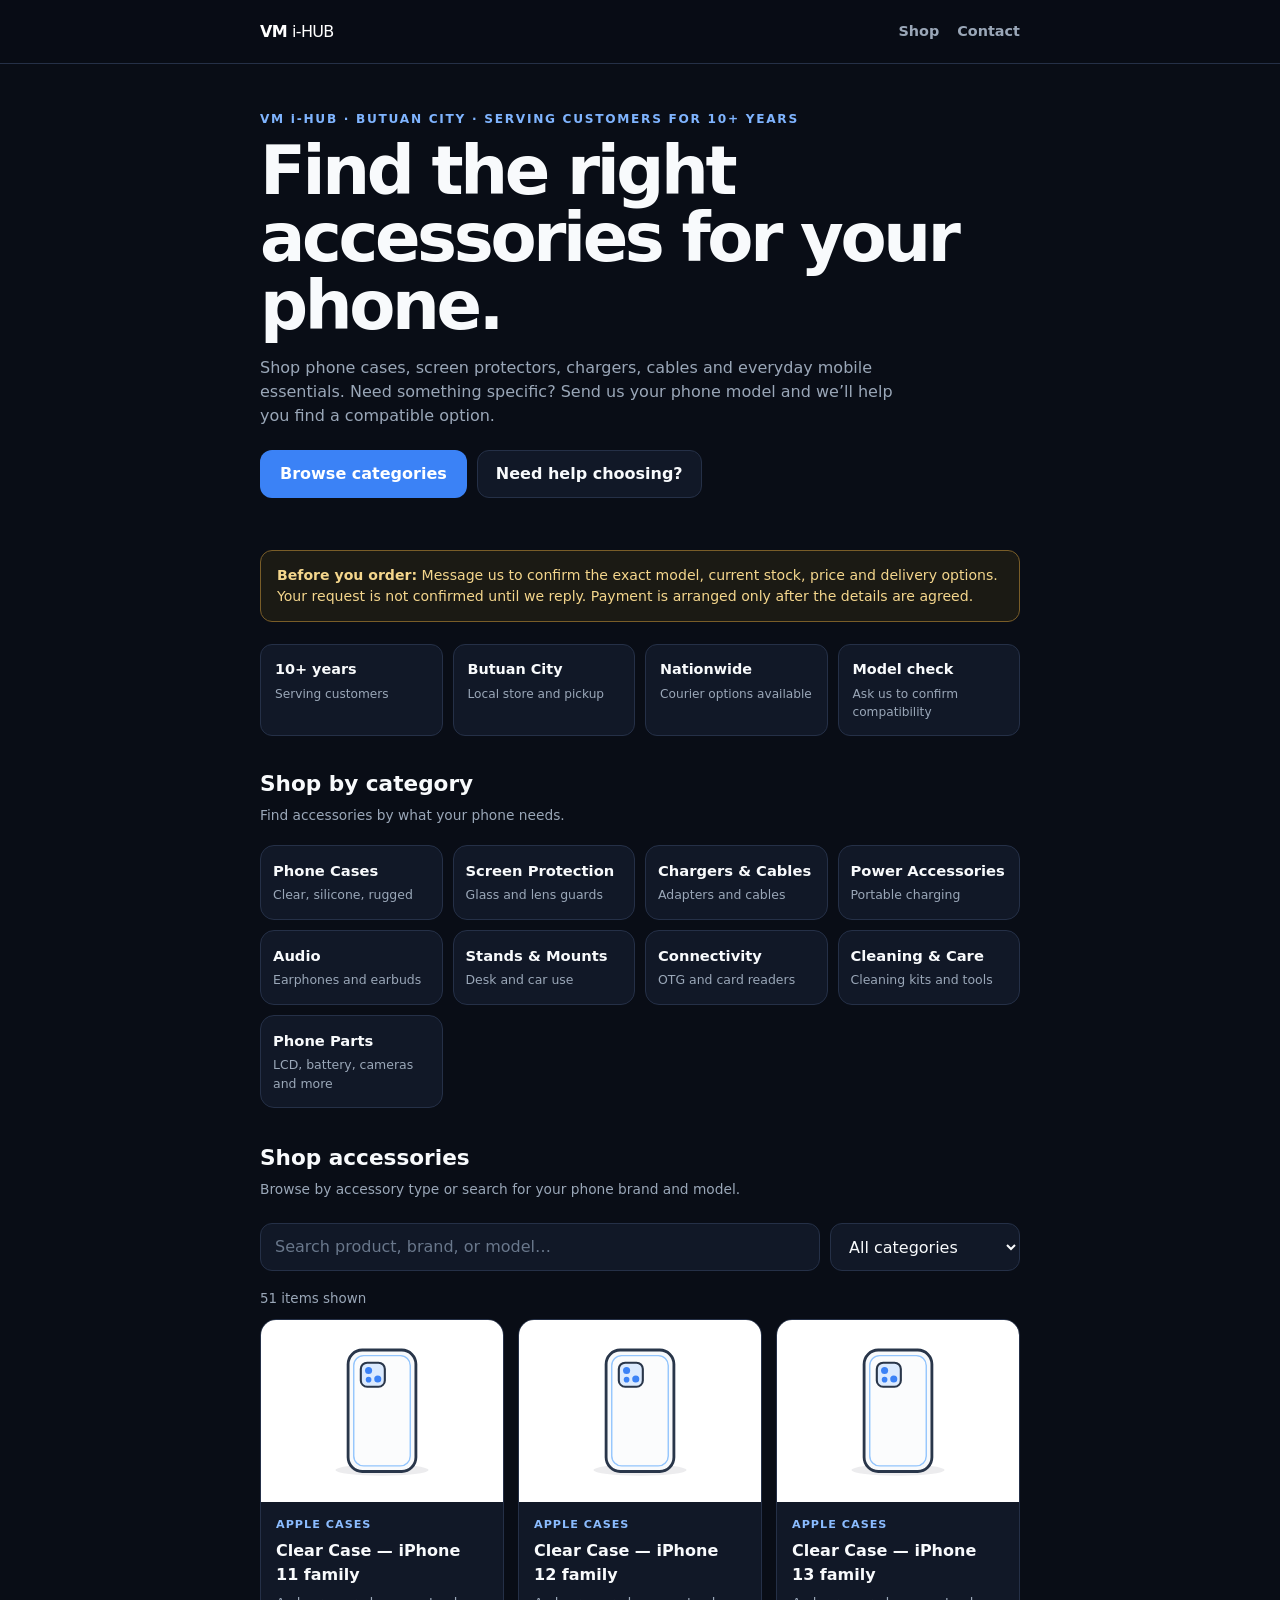
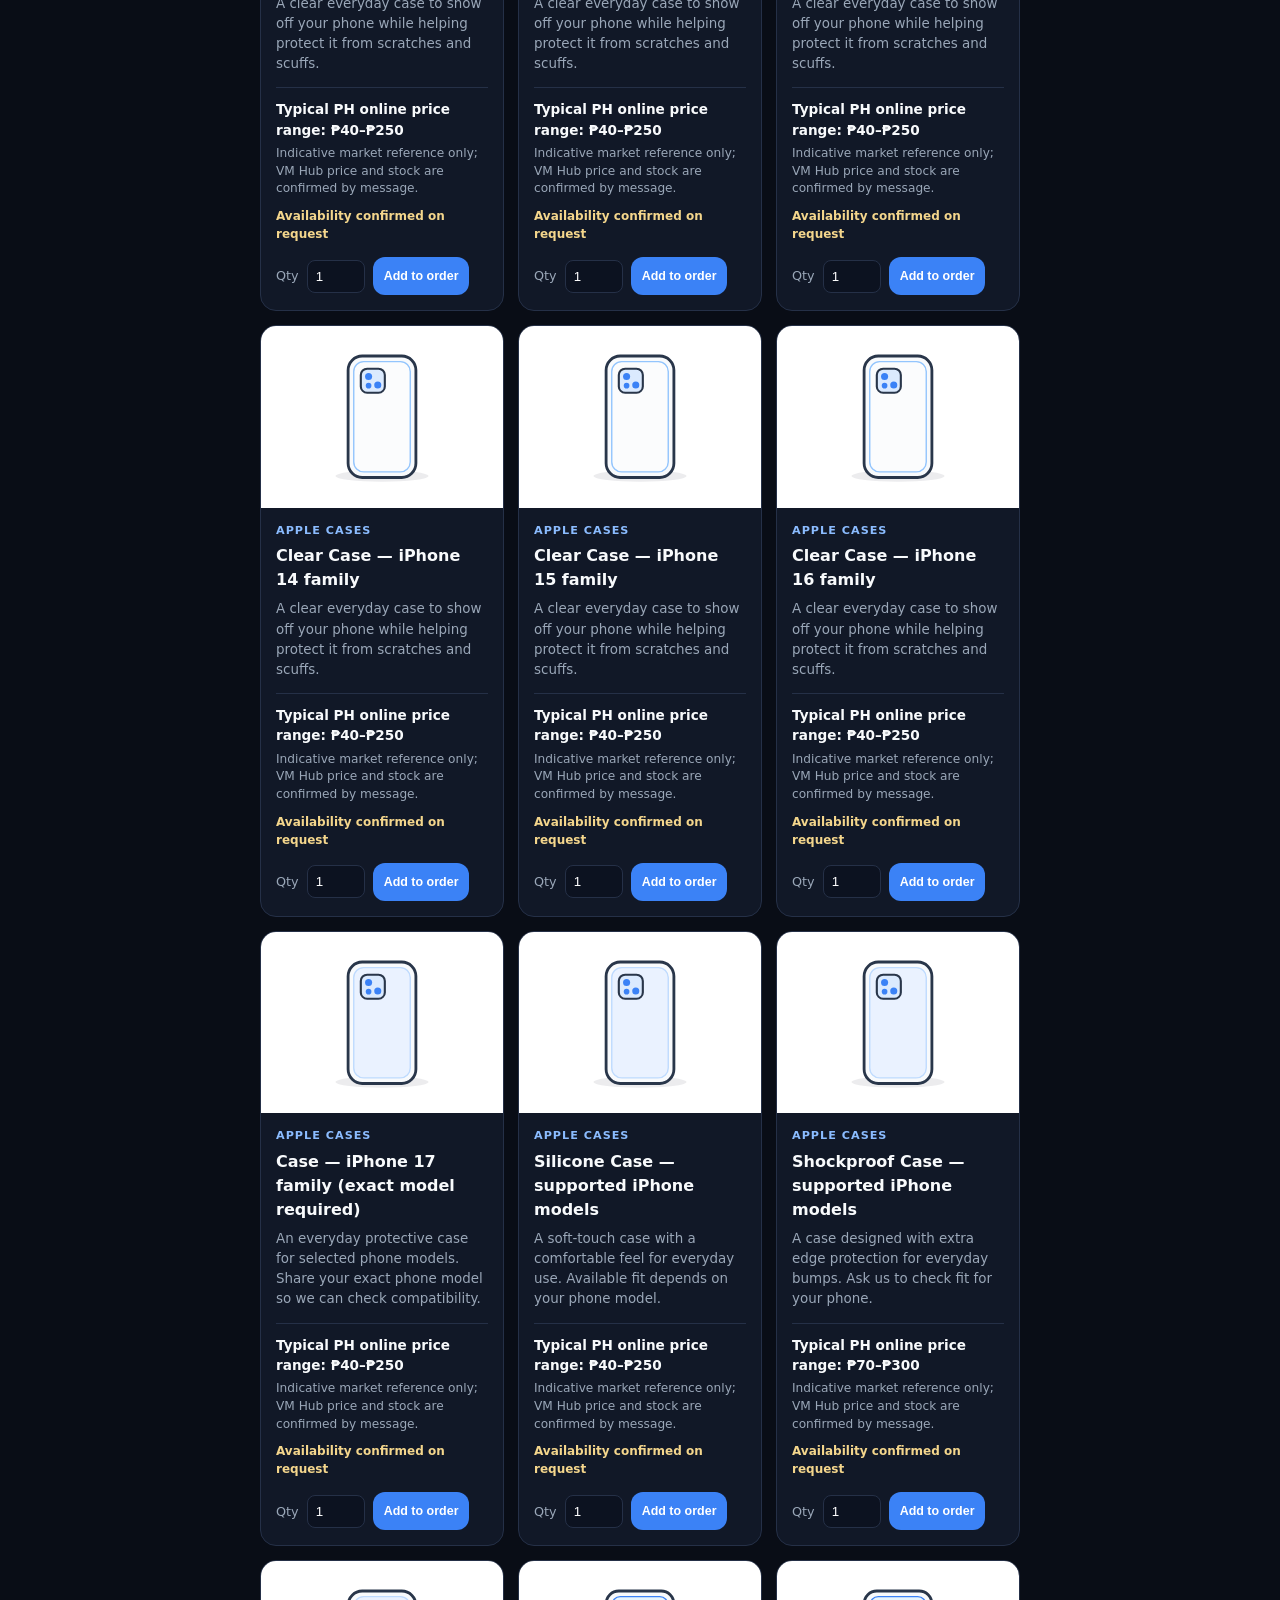
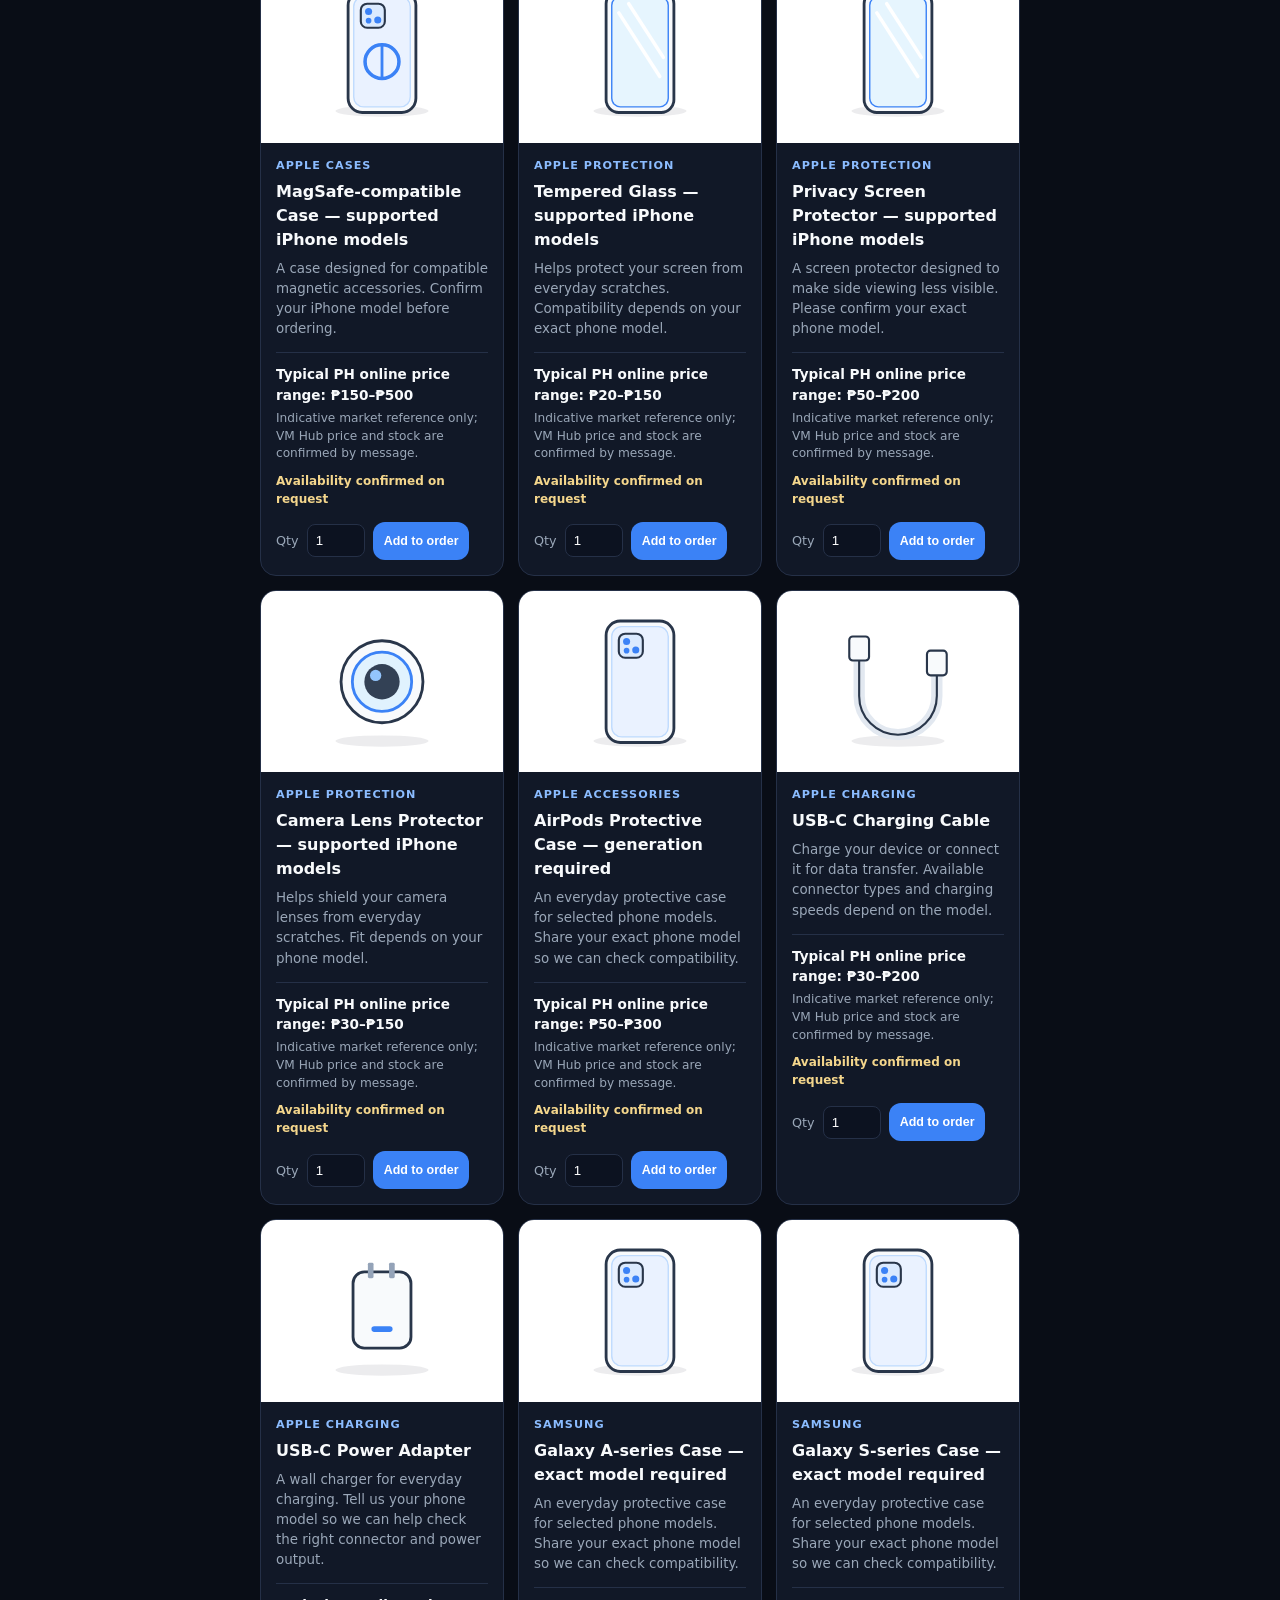
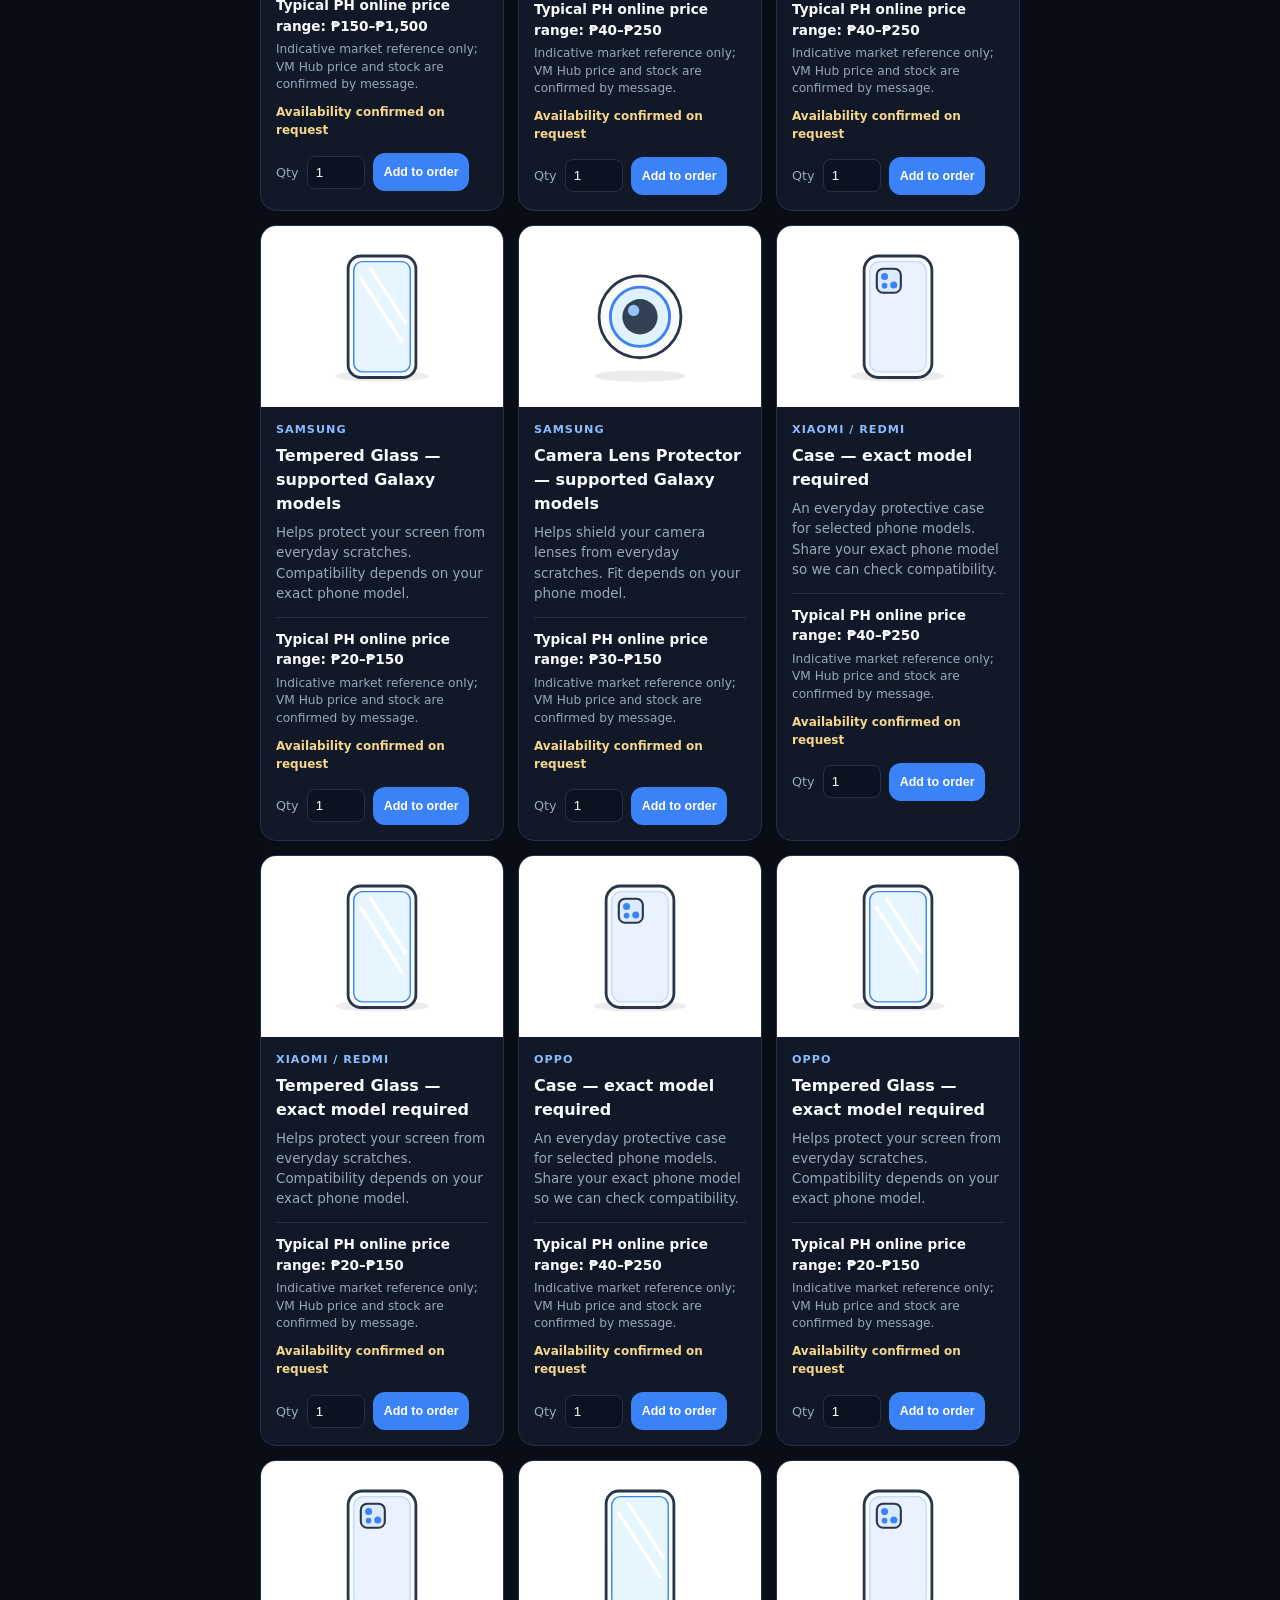
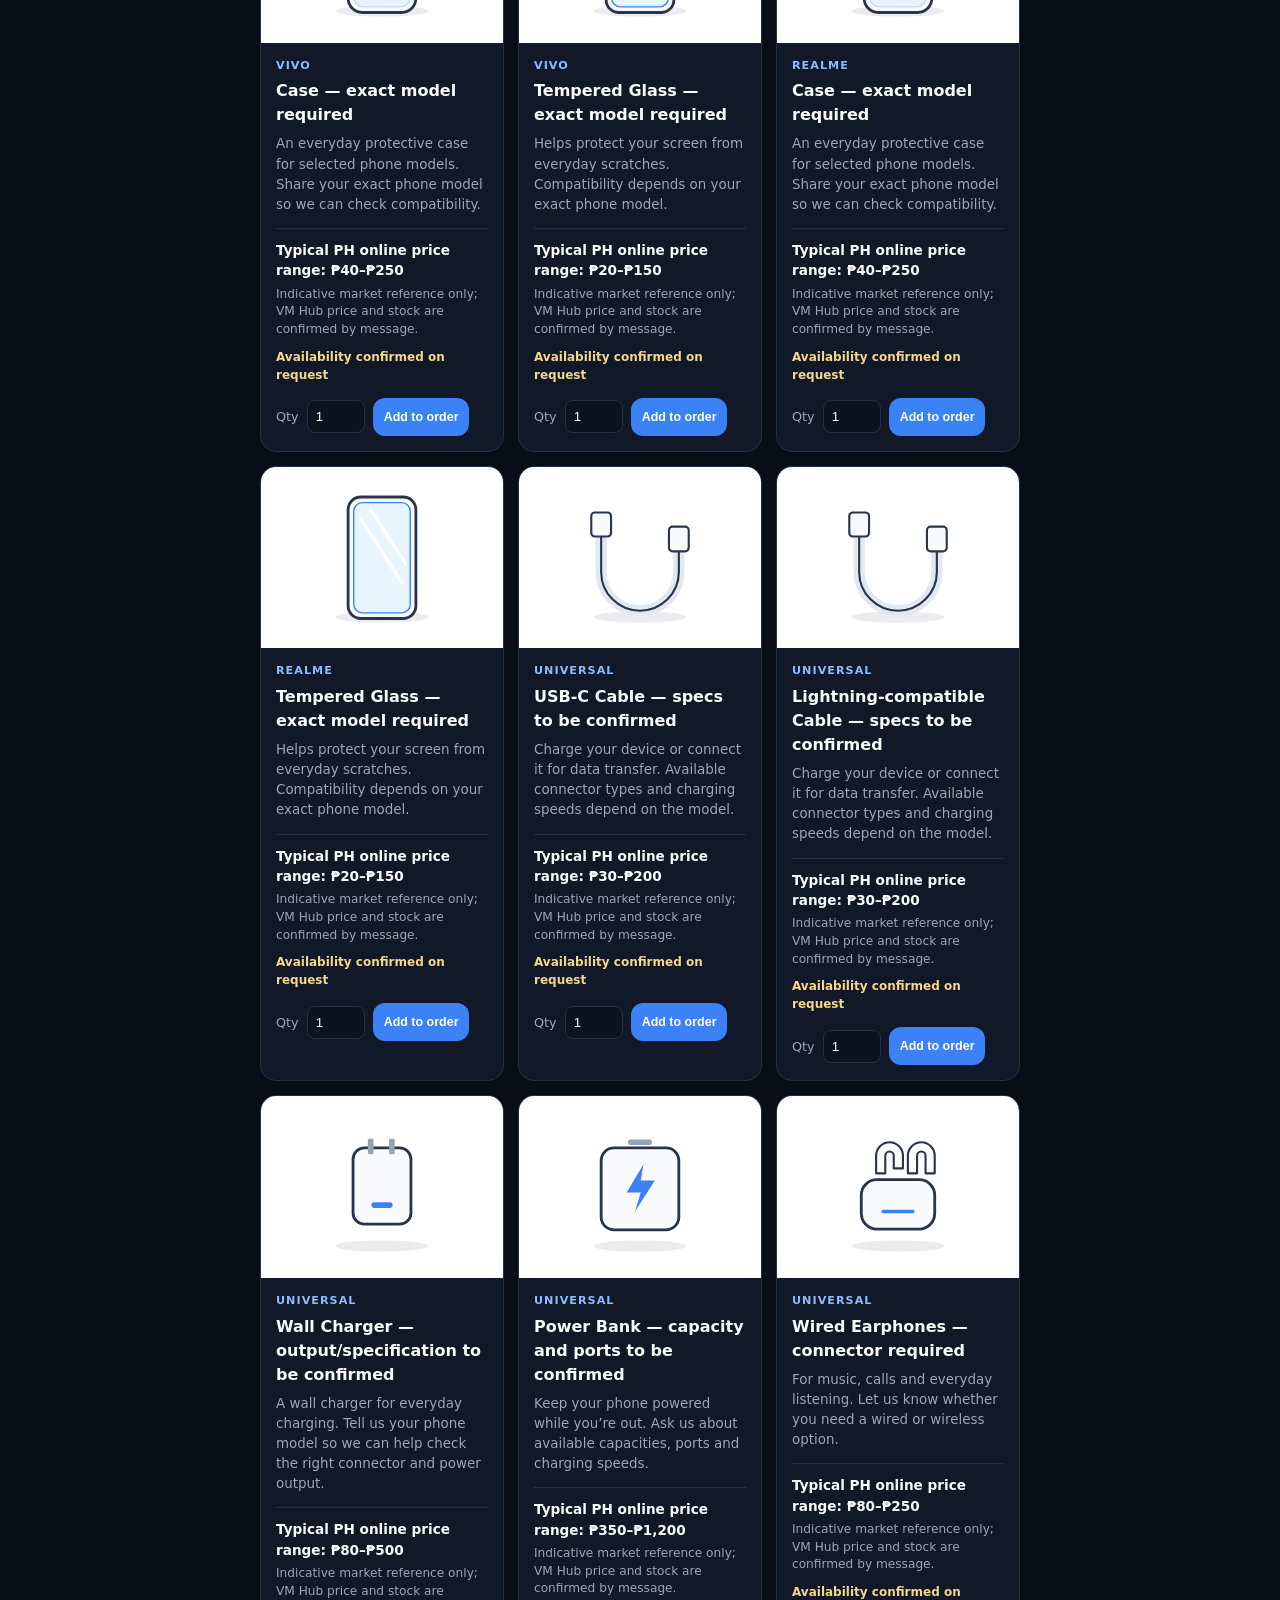
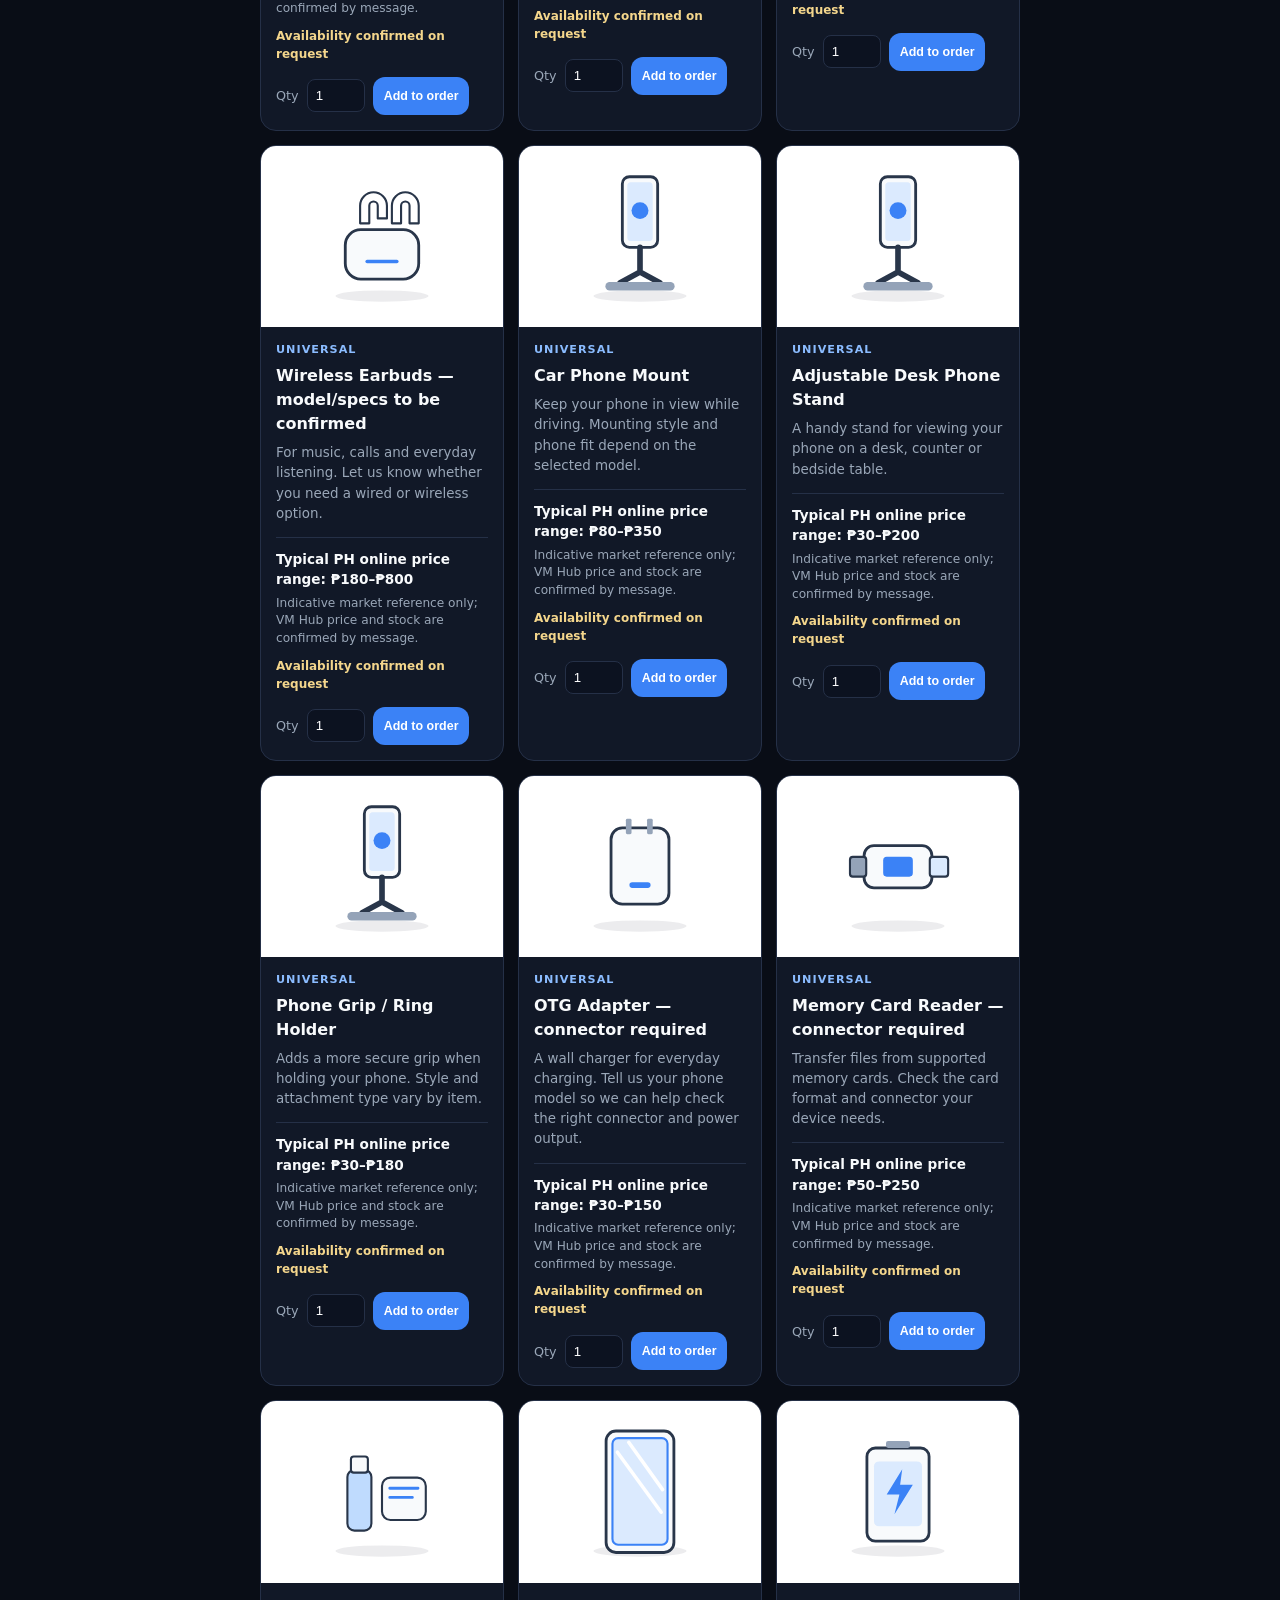
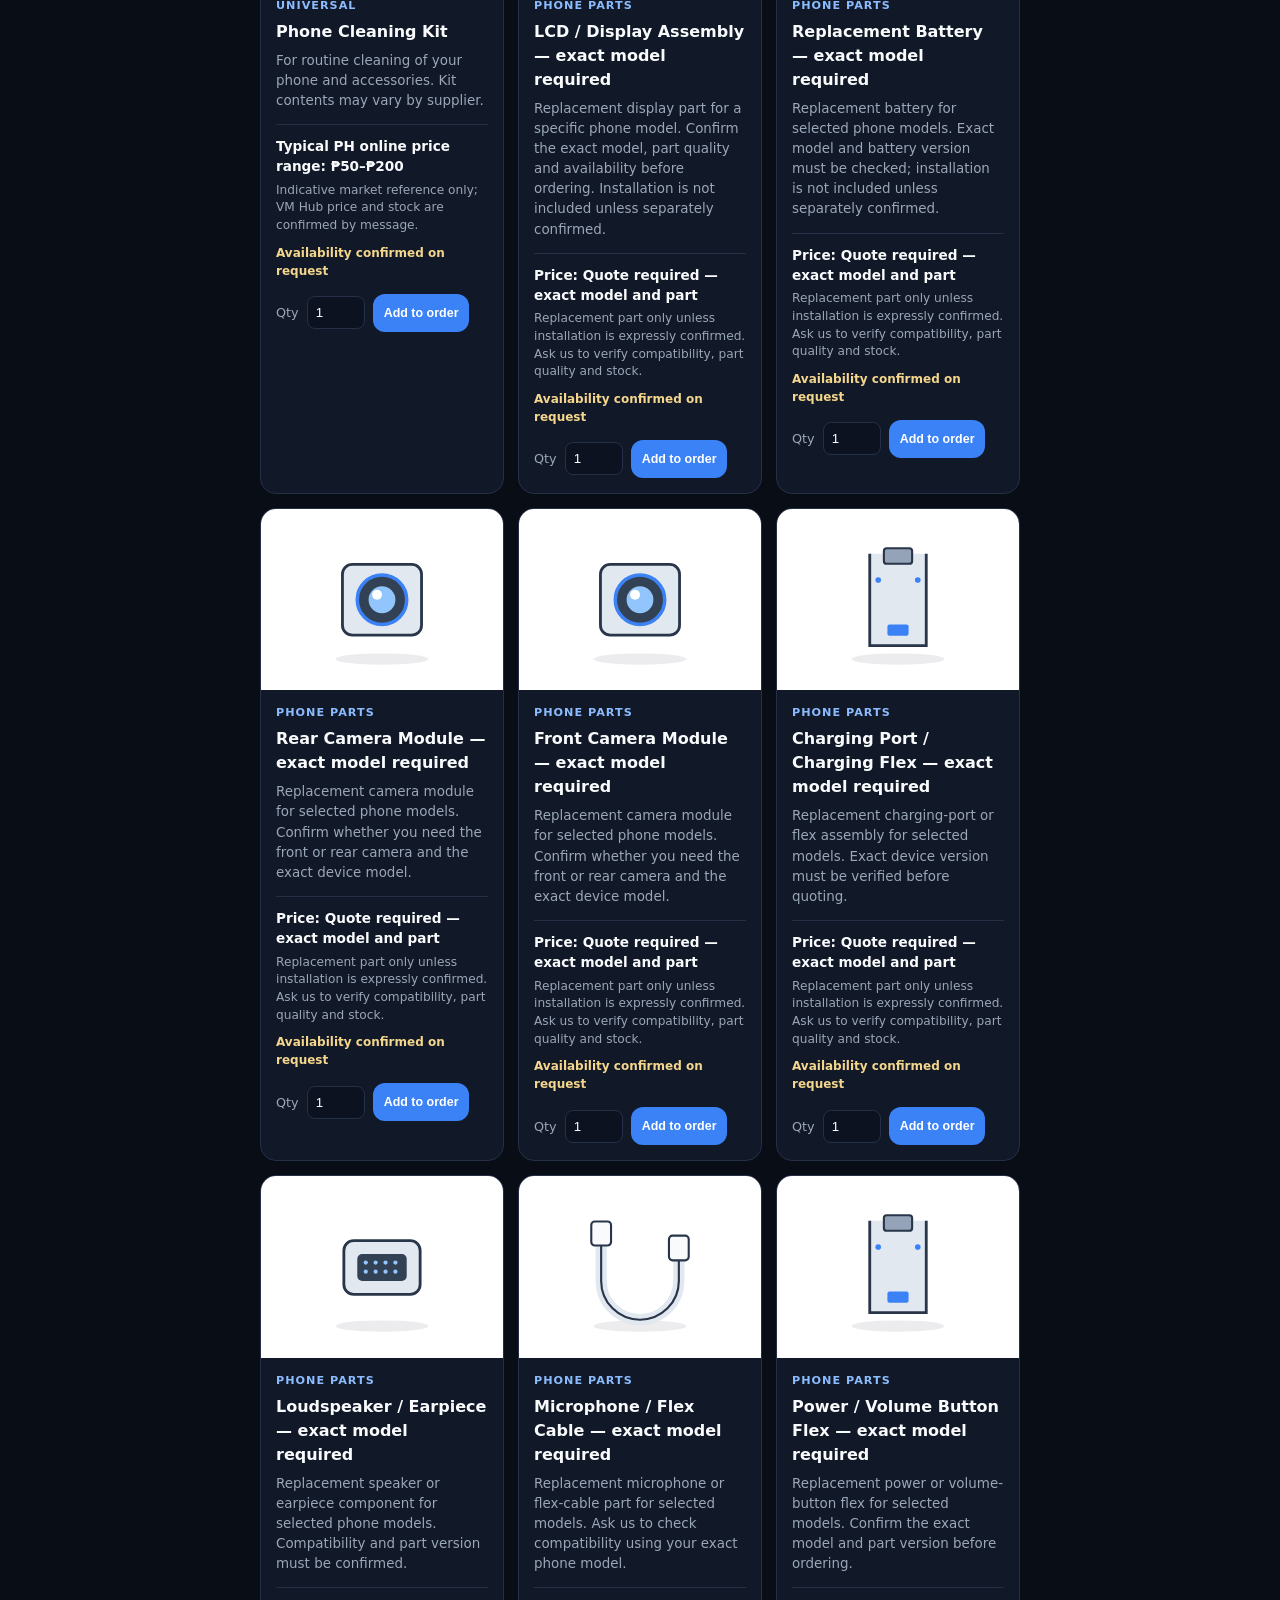
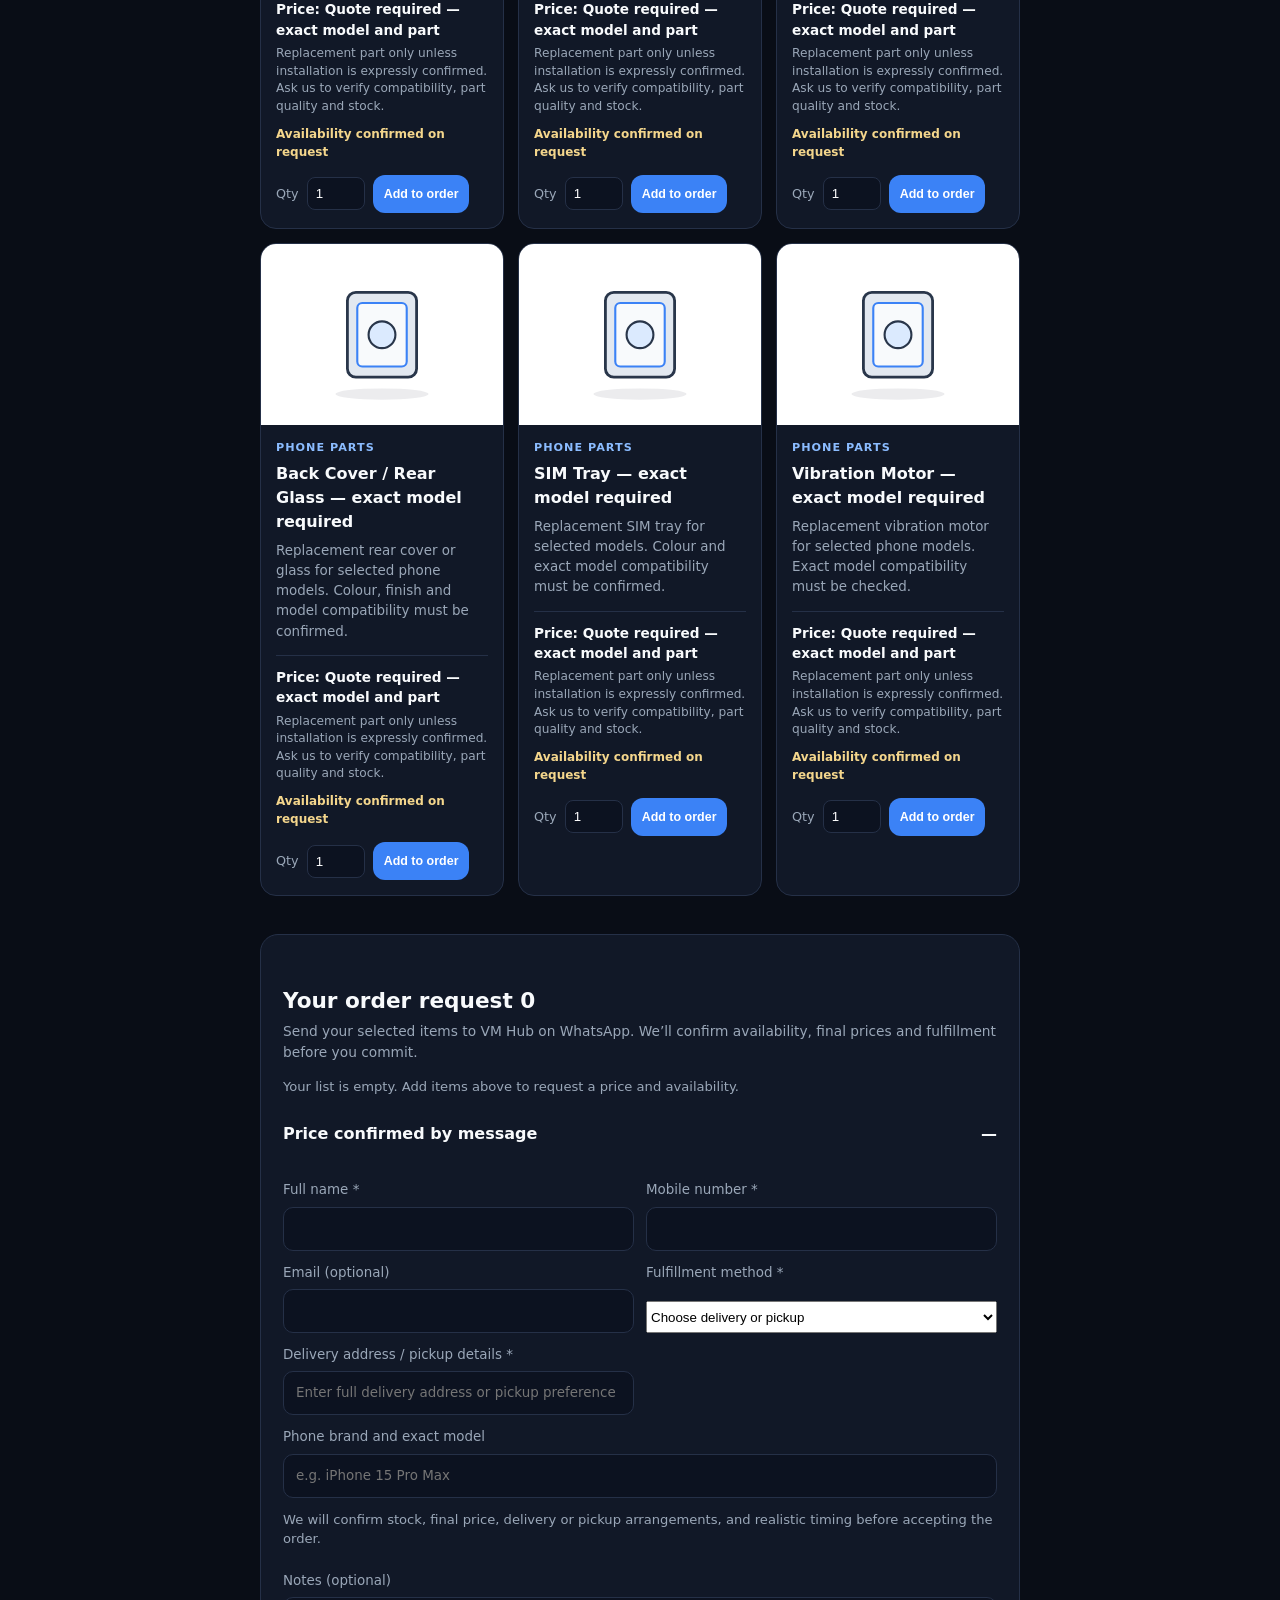
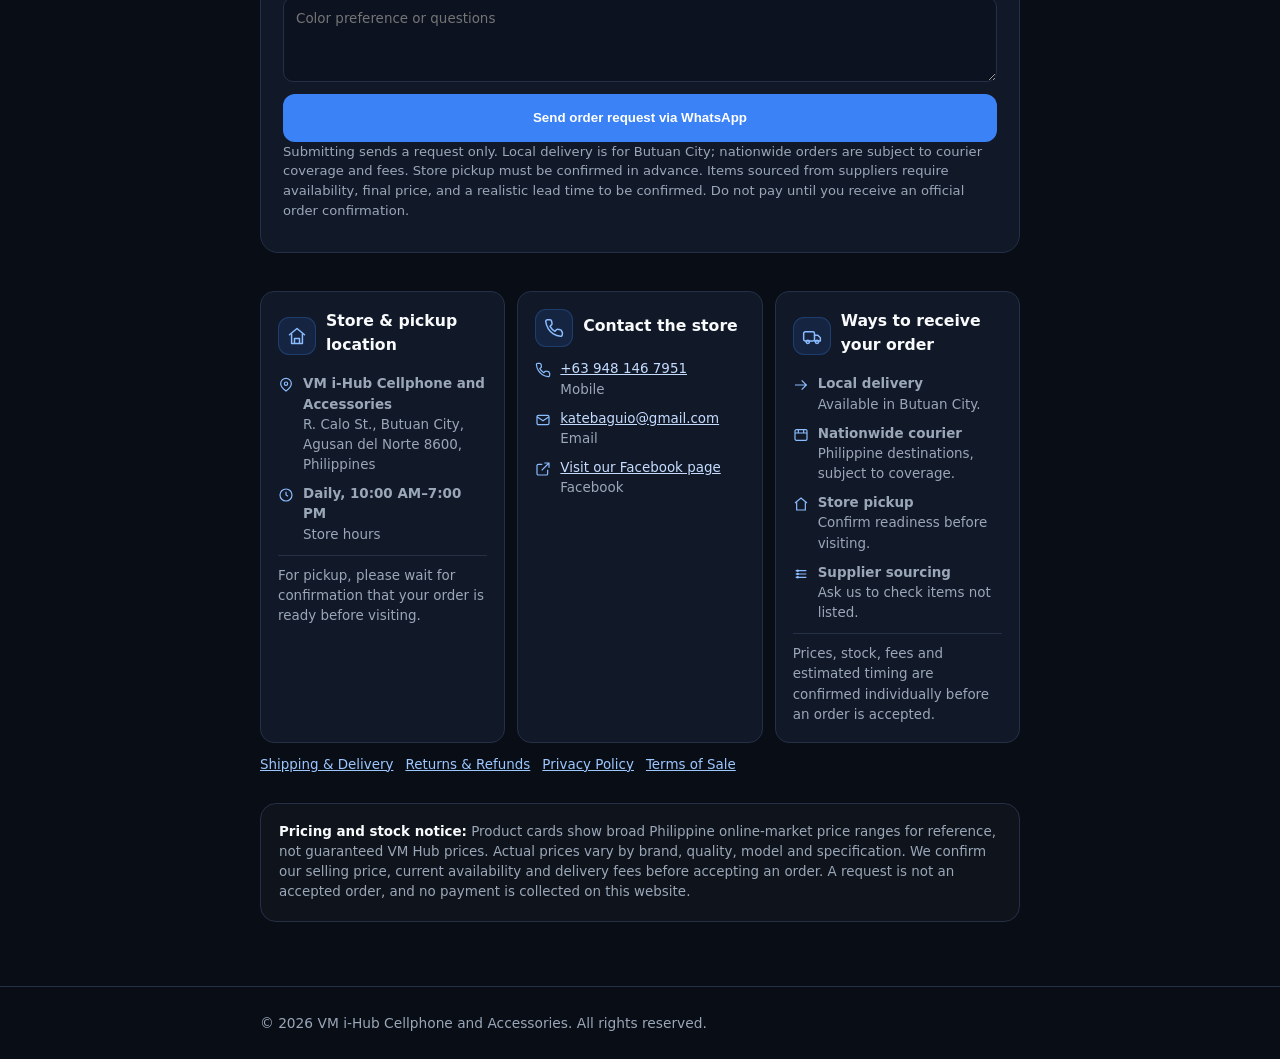
==== commit 26307386: "Correct header branding to VM i-Hub" ====
--- a/index.html
+++ b/index.html
@@ -38,7 +38,7 @@
 <body>
   <a class="skip-link" href="#main-content">Skip to content</a>
   <header class="site-header">
-    <a class="brand" href="/" aria-label="VM Hub home">VM <span>HUB</span></a>
+    <a class="brand" href="/" aria-label="VM i-Hub home">VM <span>i-HUB</span></a>
     <nav aria-label="Primary navigation"><a href="#catalog">Shop</a><a href="#contact">Contact</a></nav>
   </header>
 
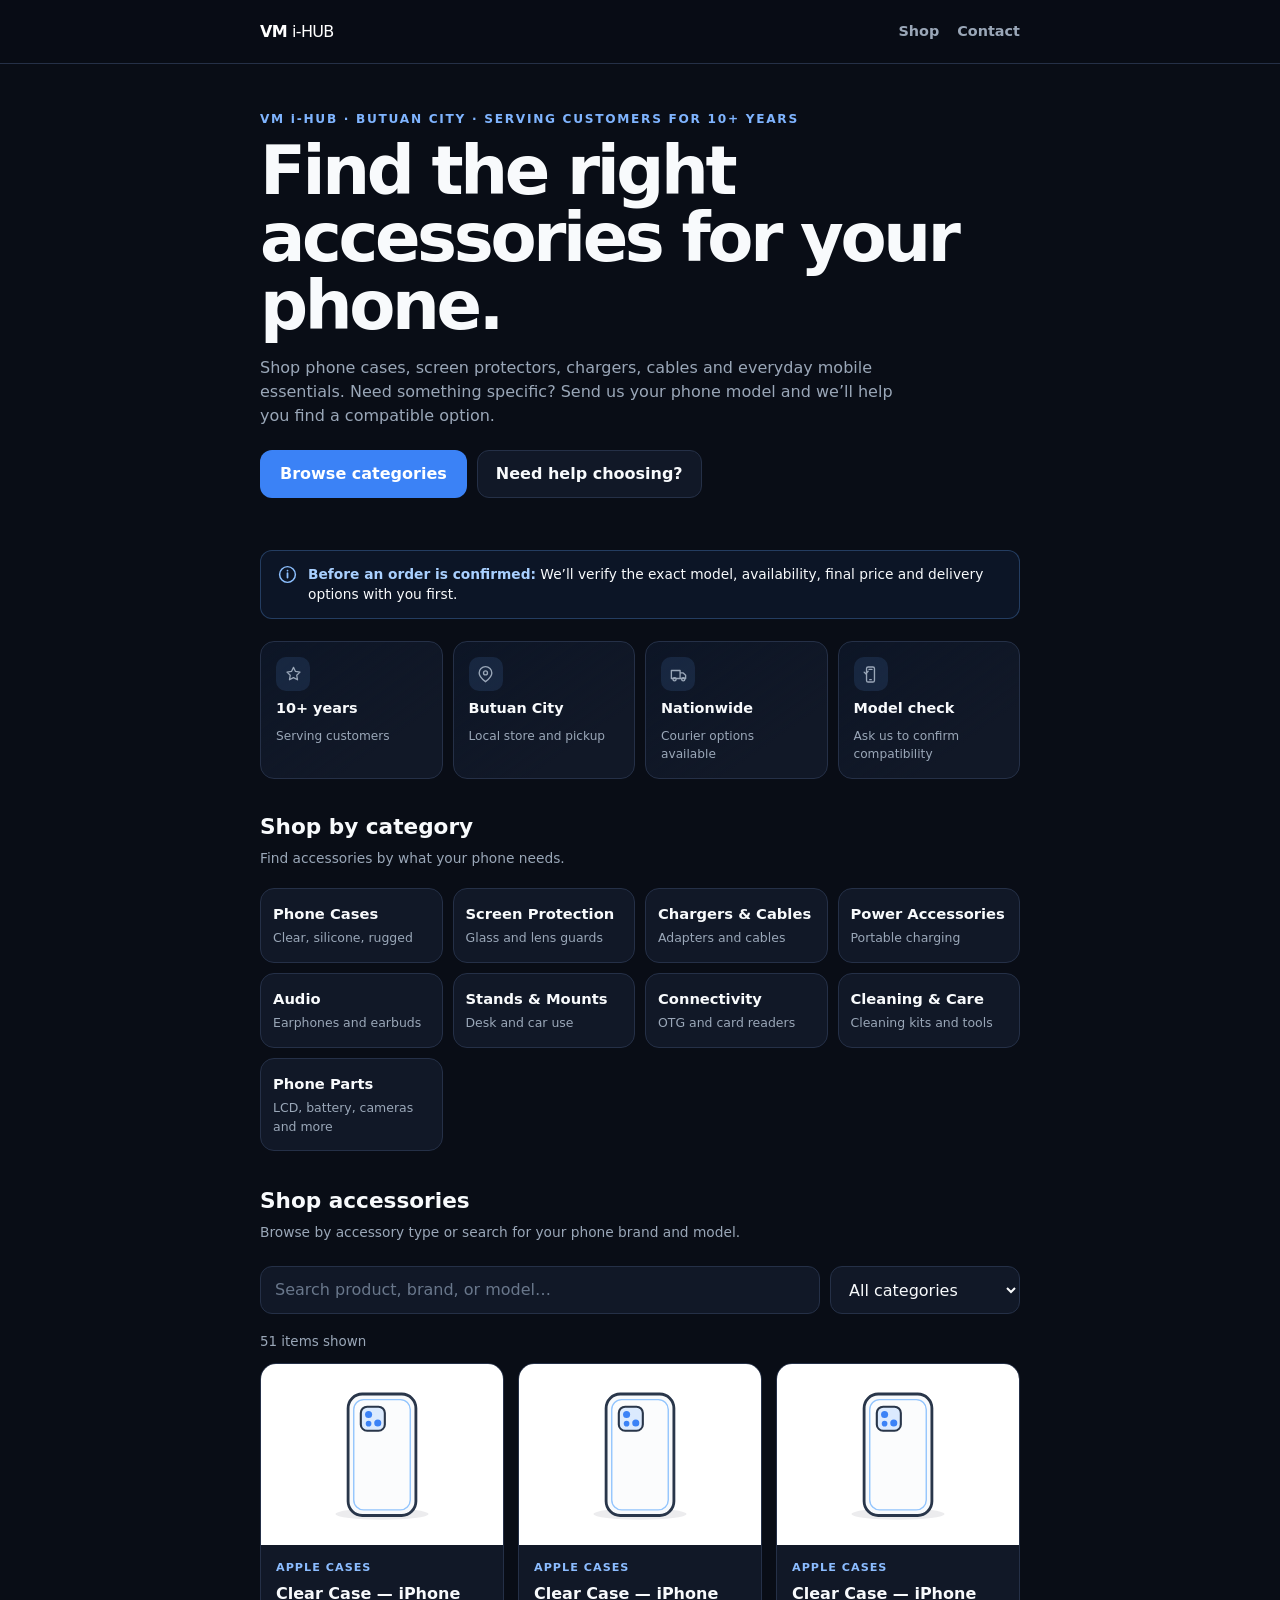
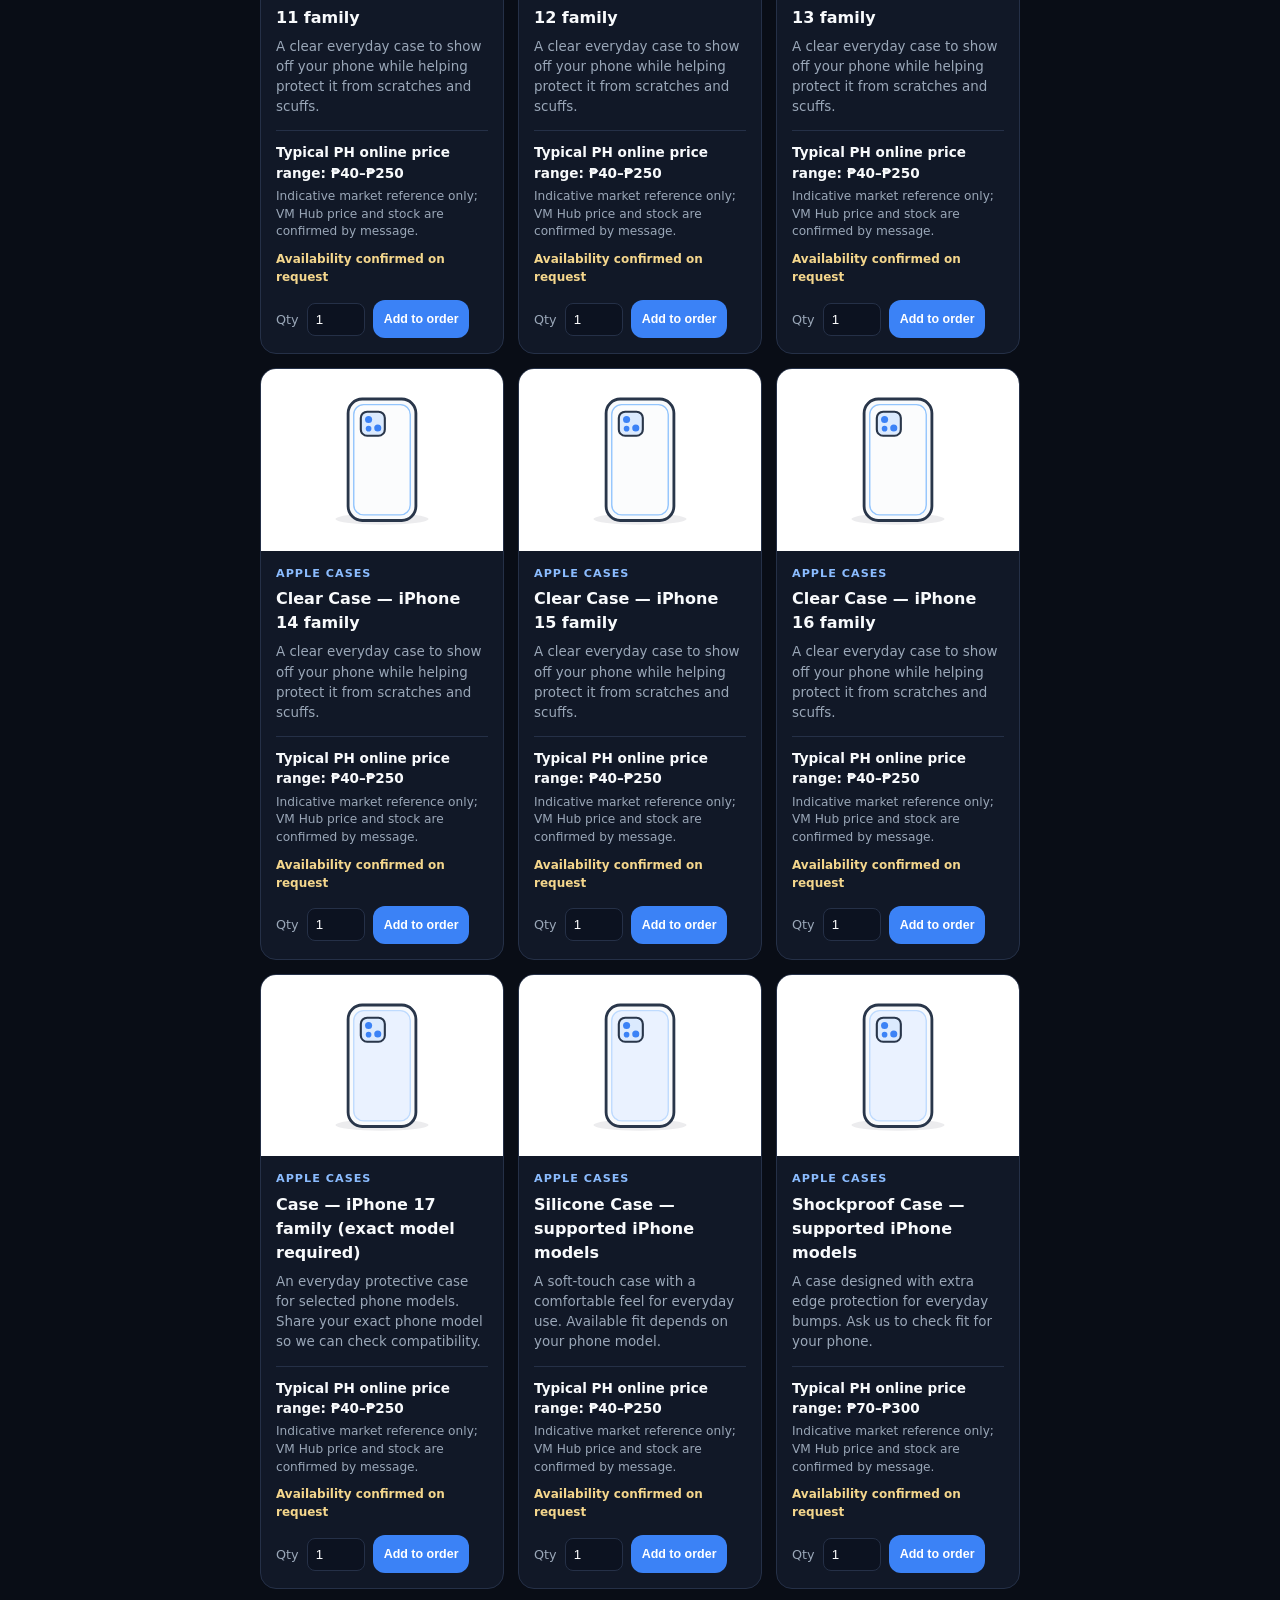
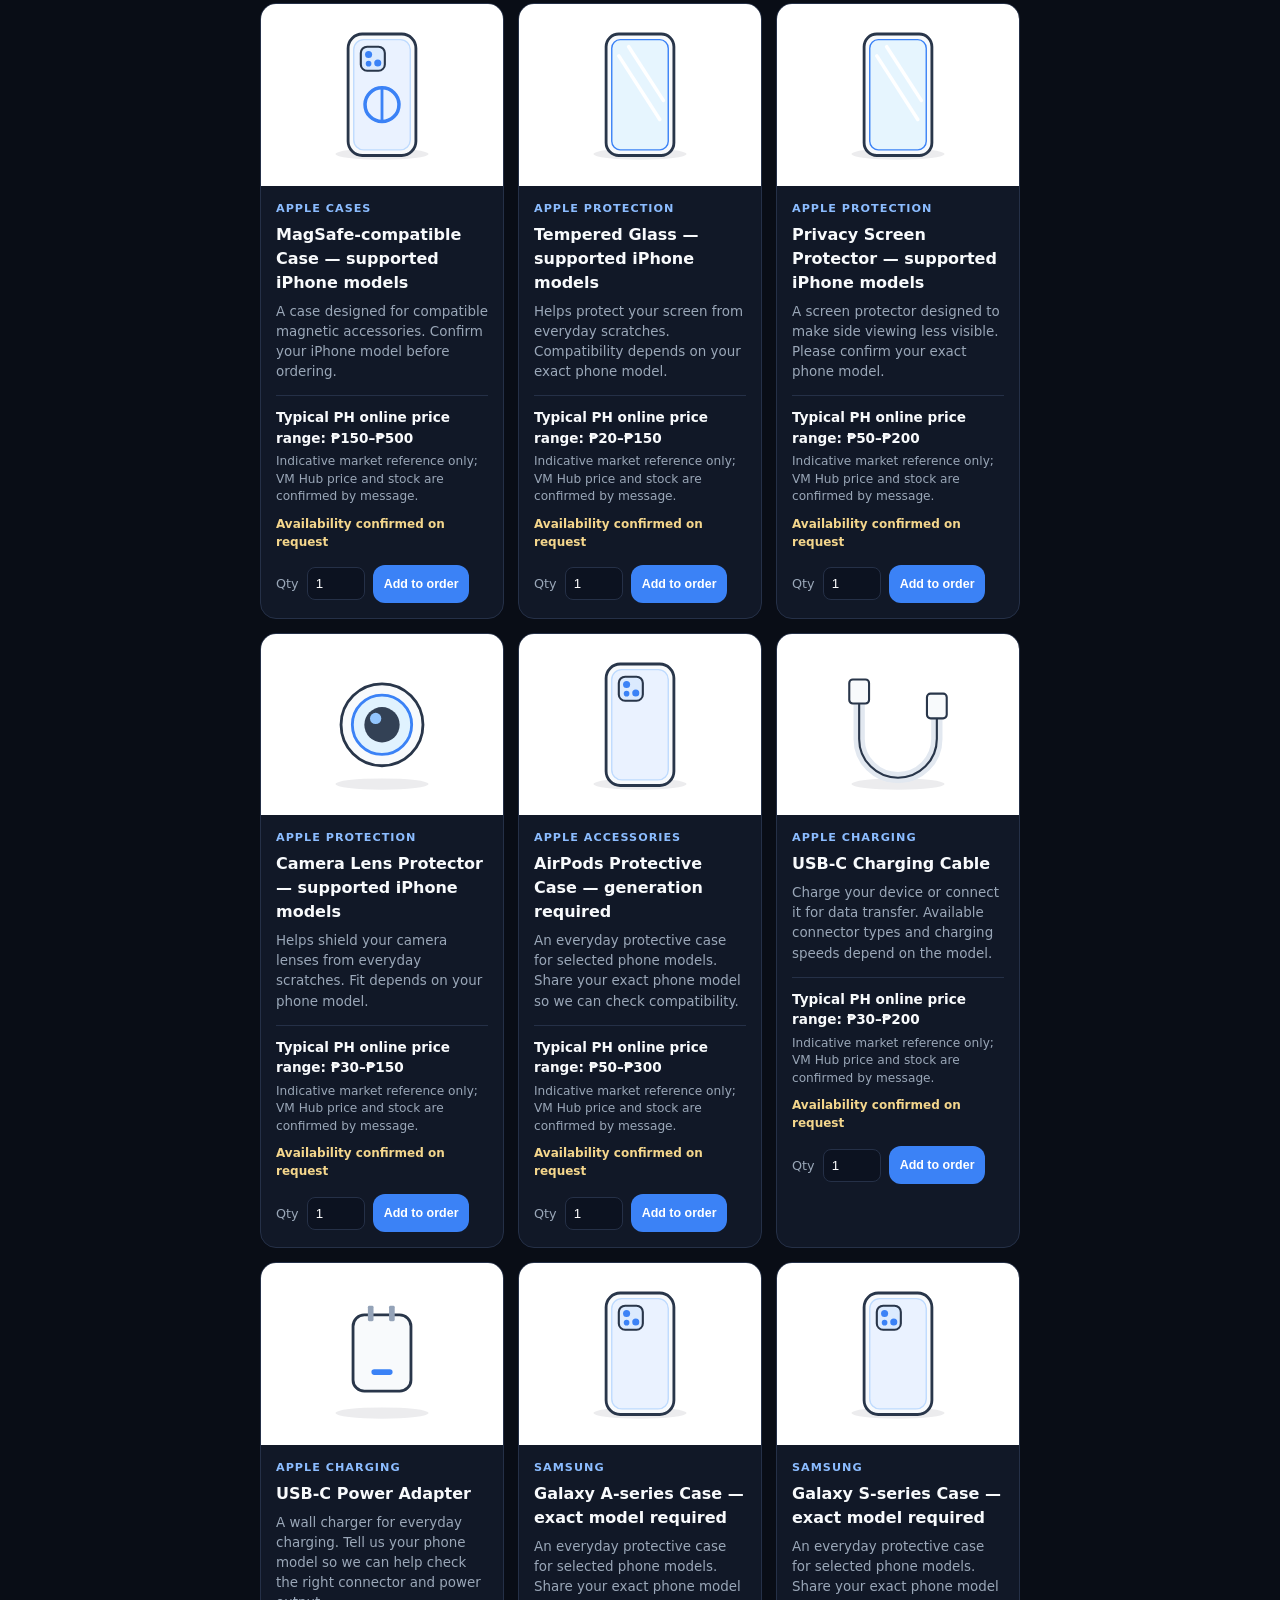
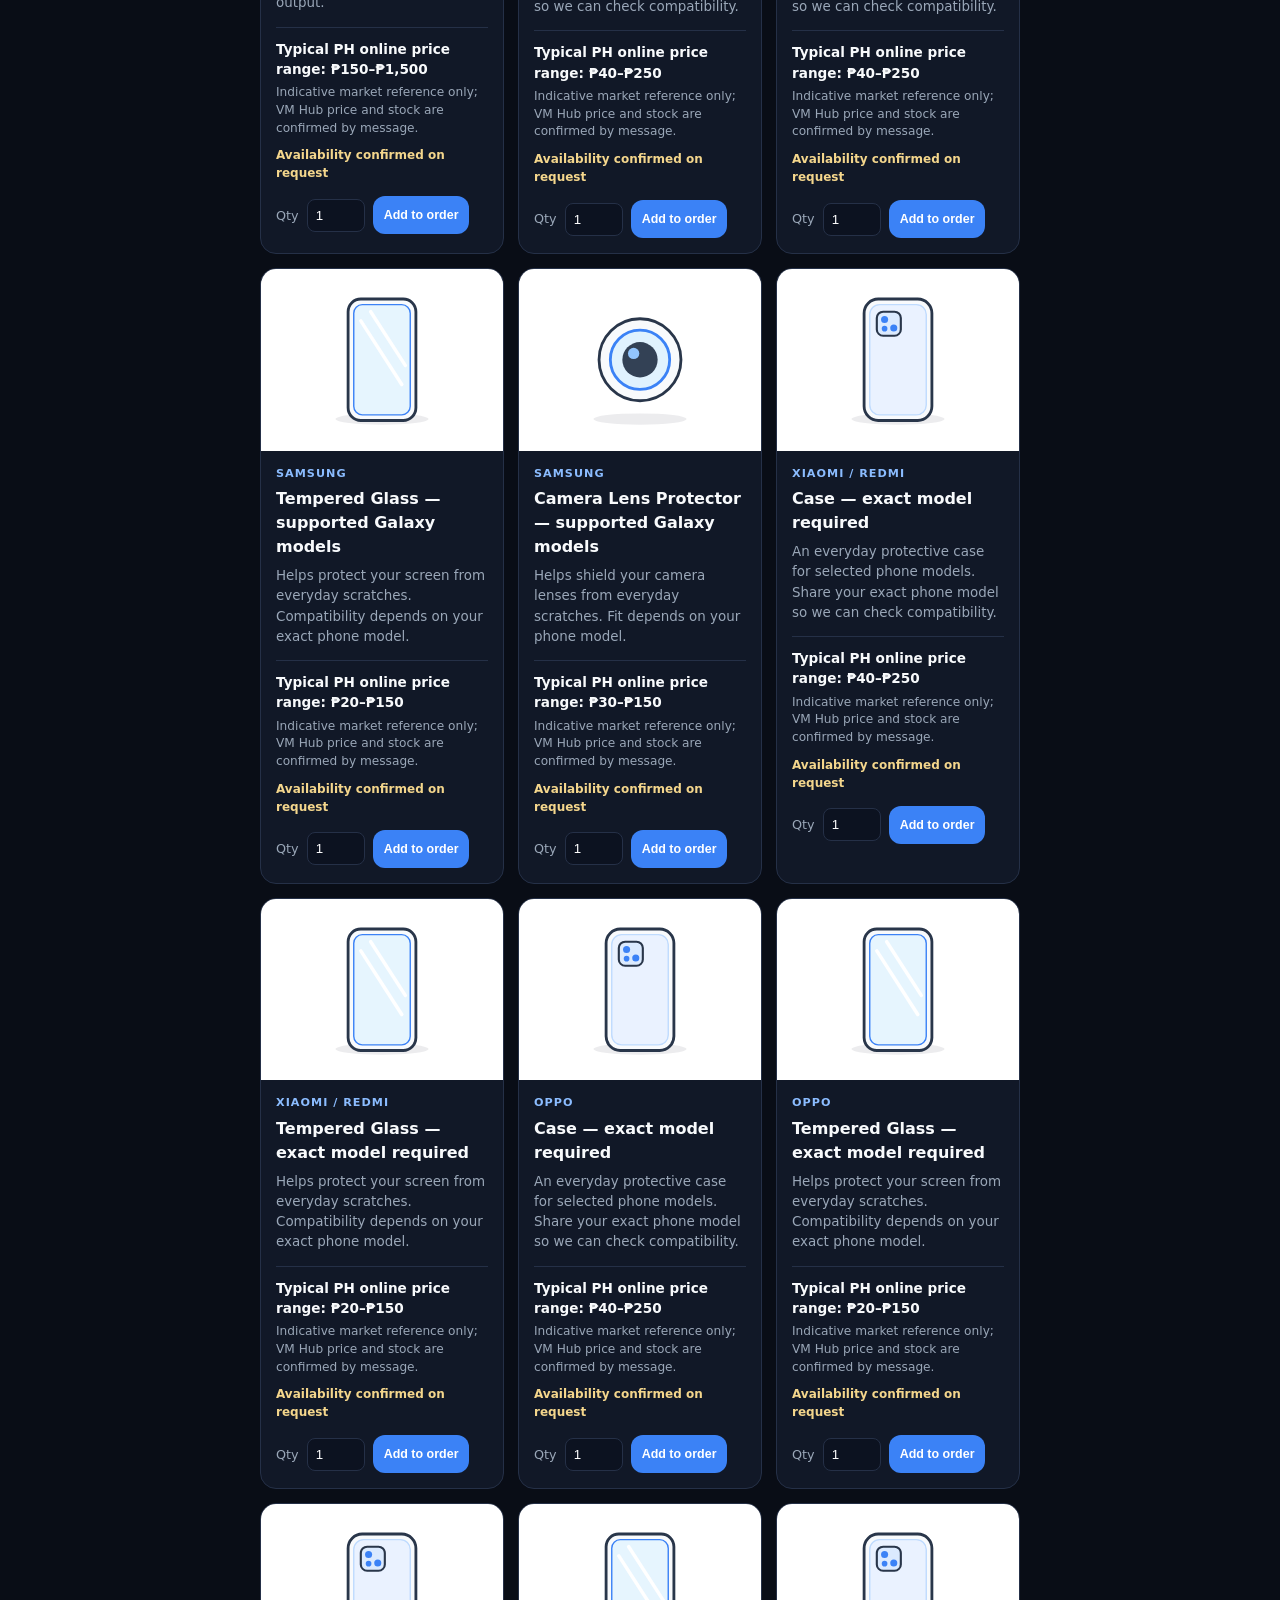
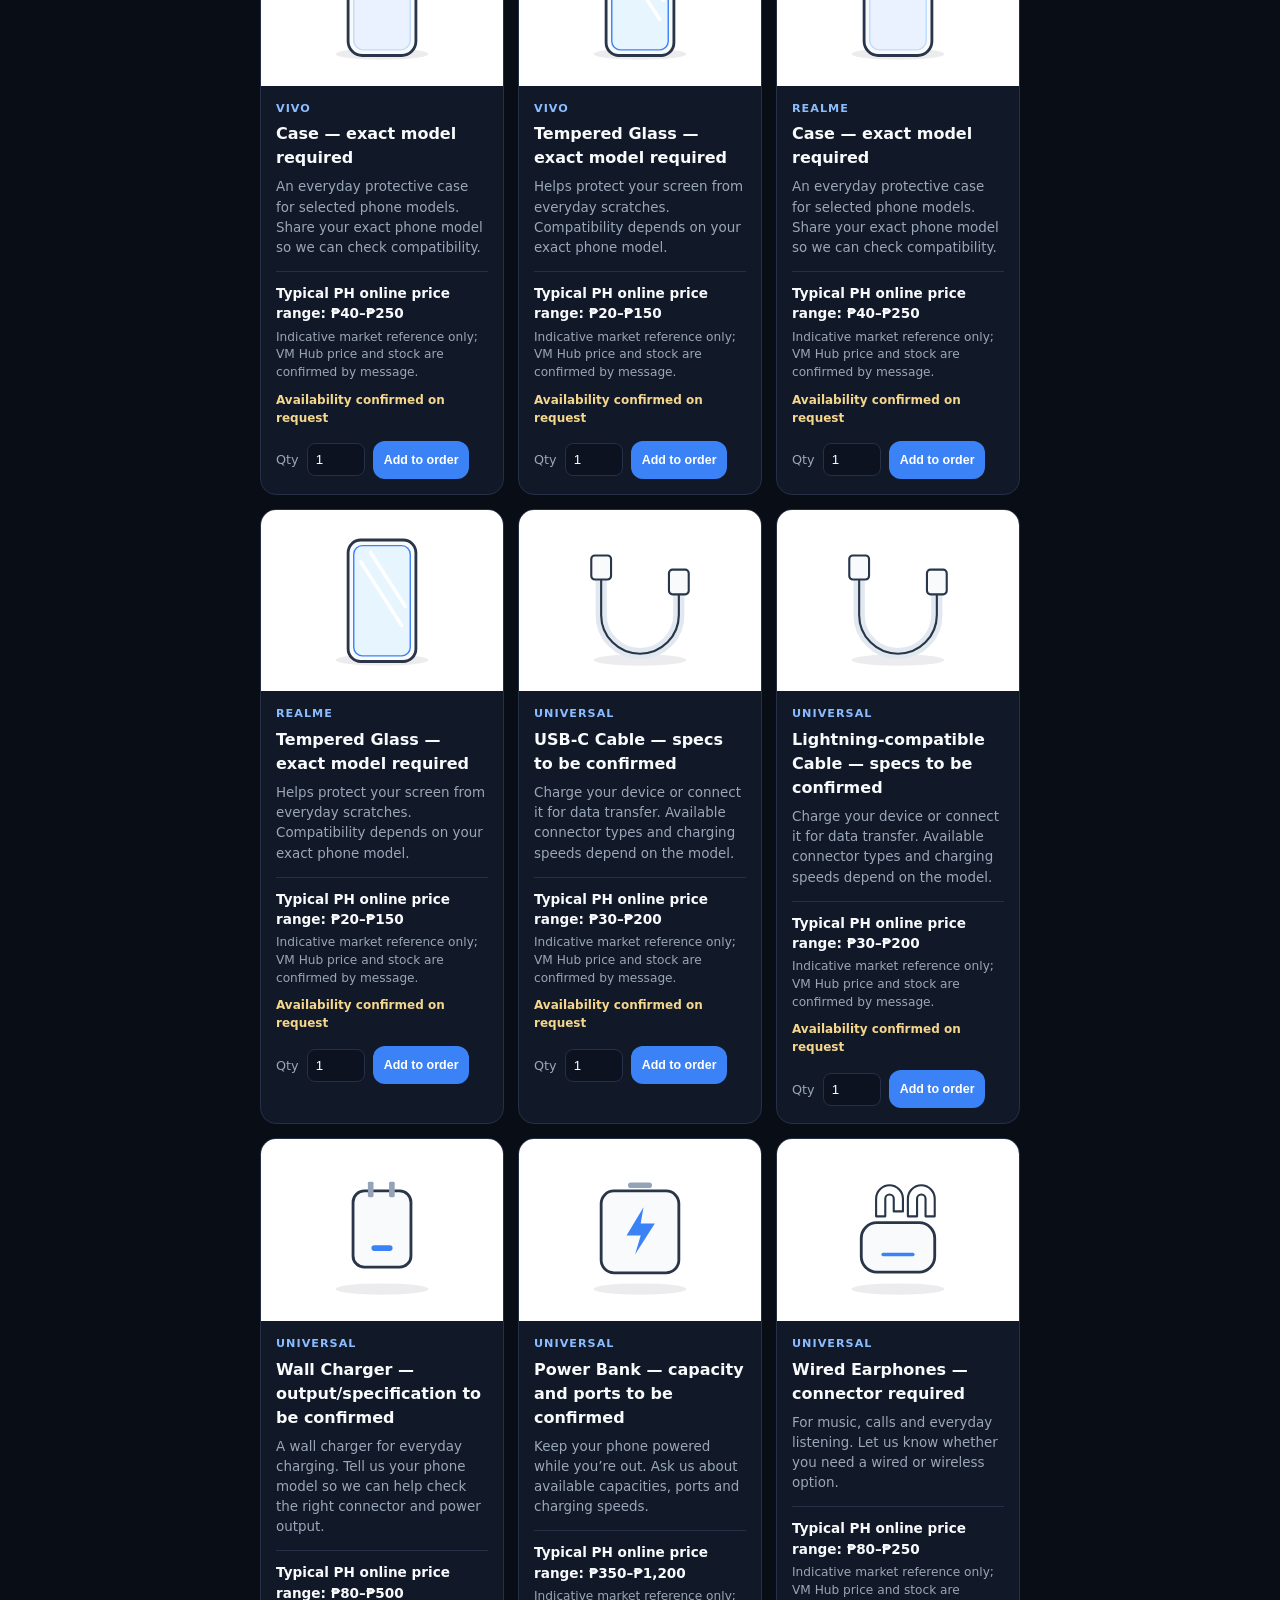
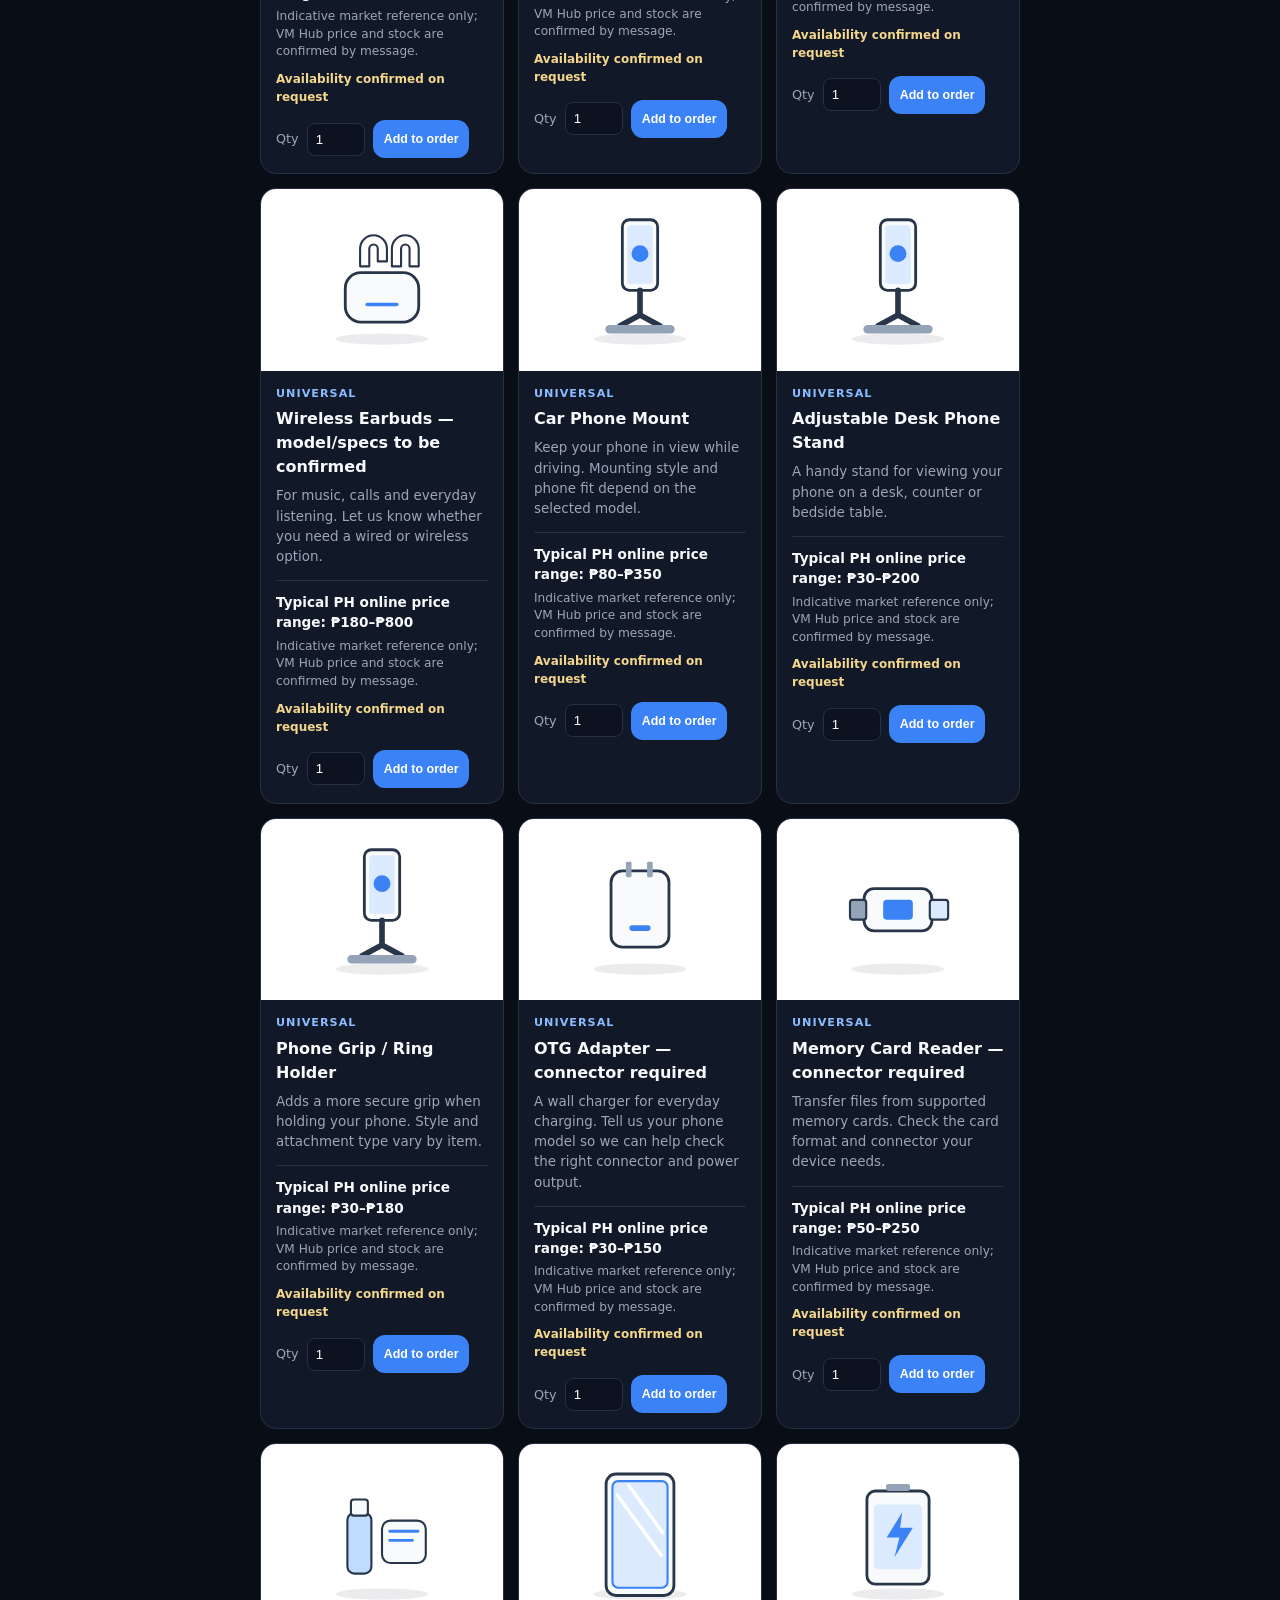
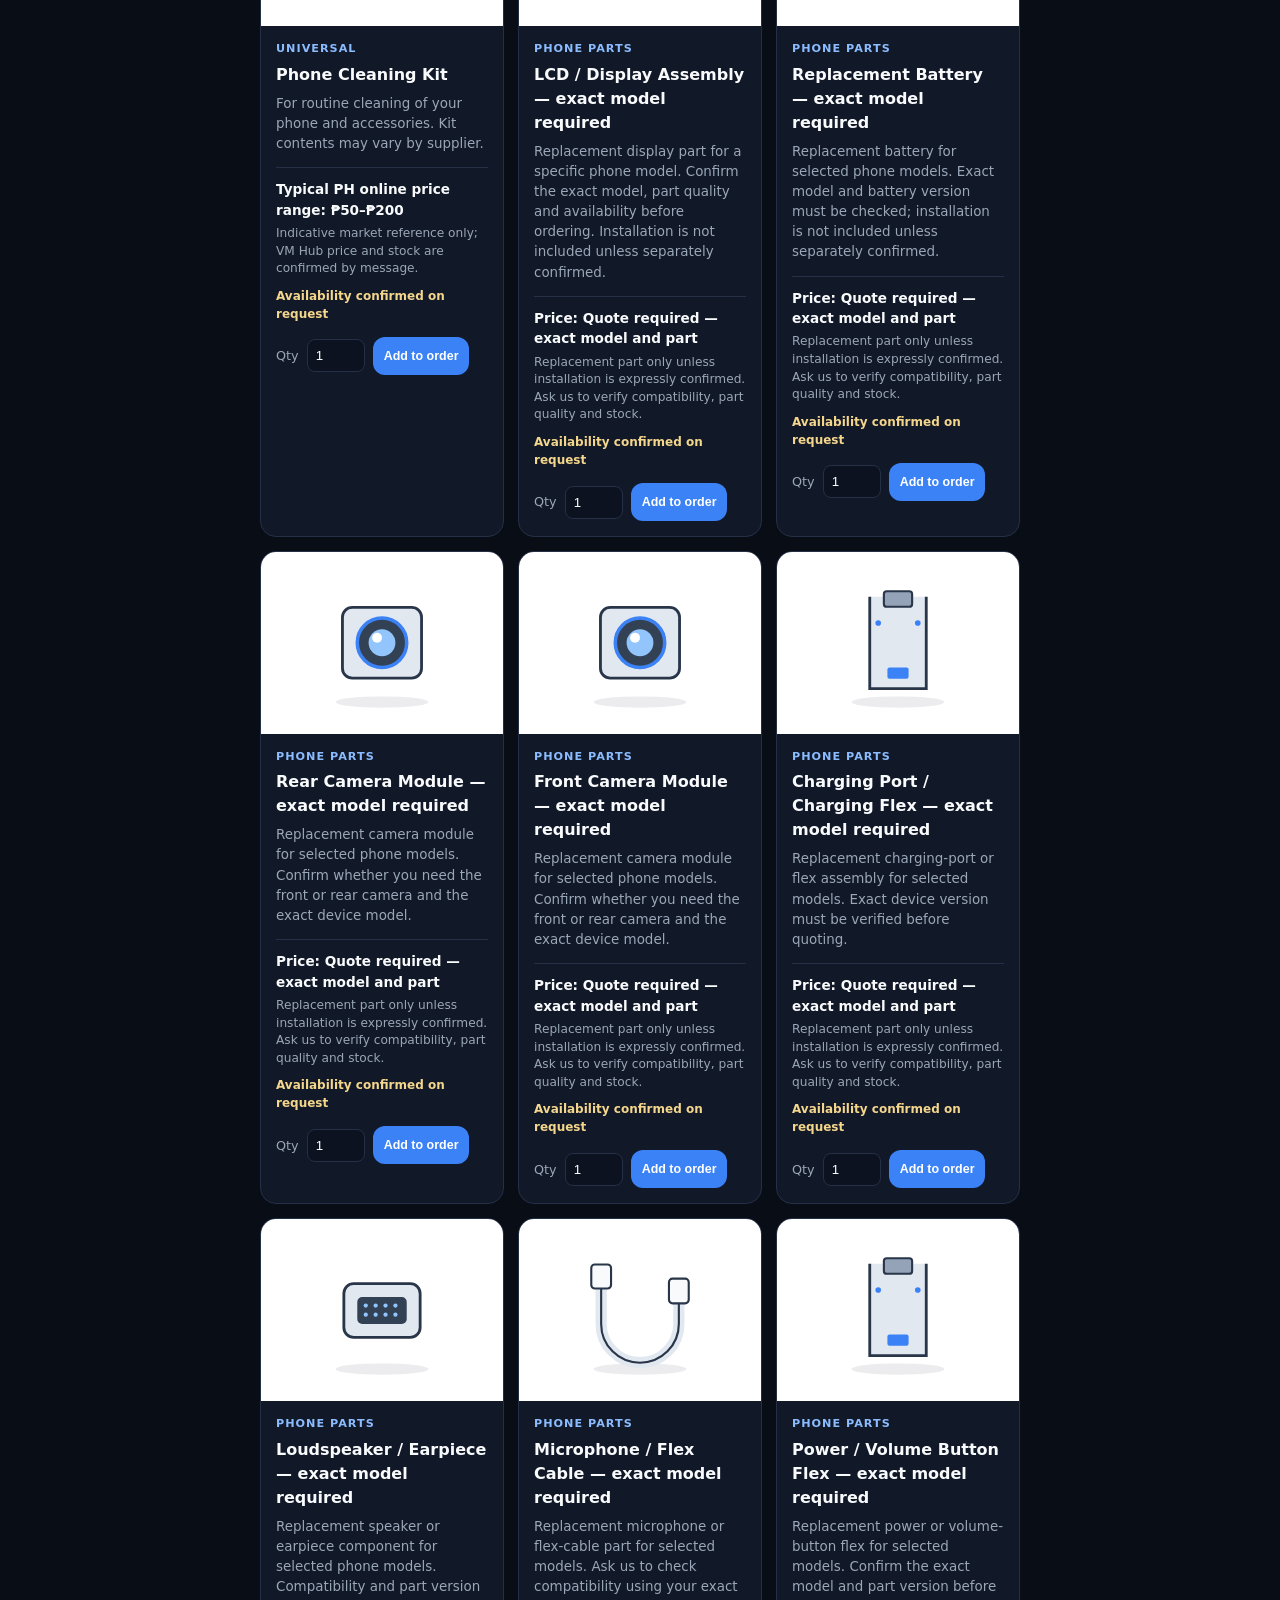
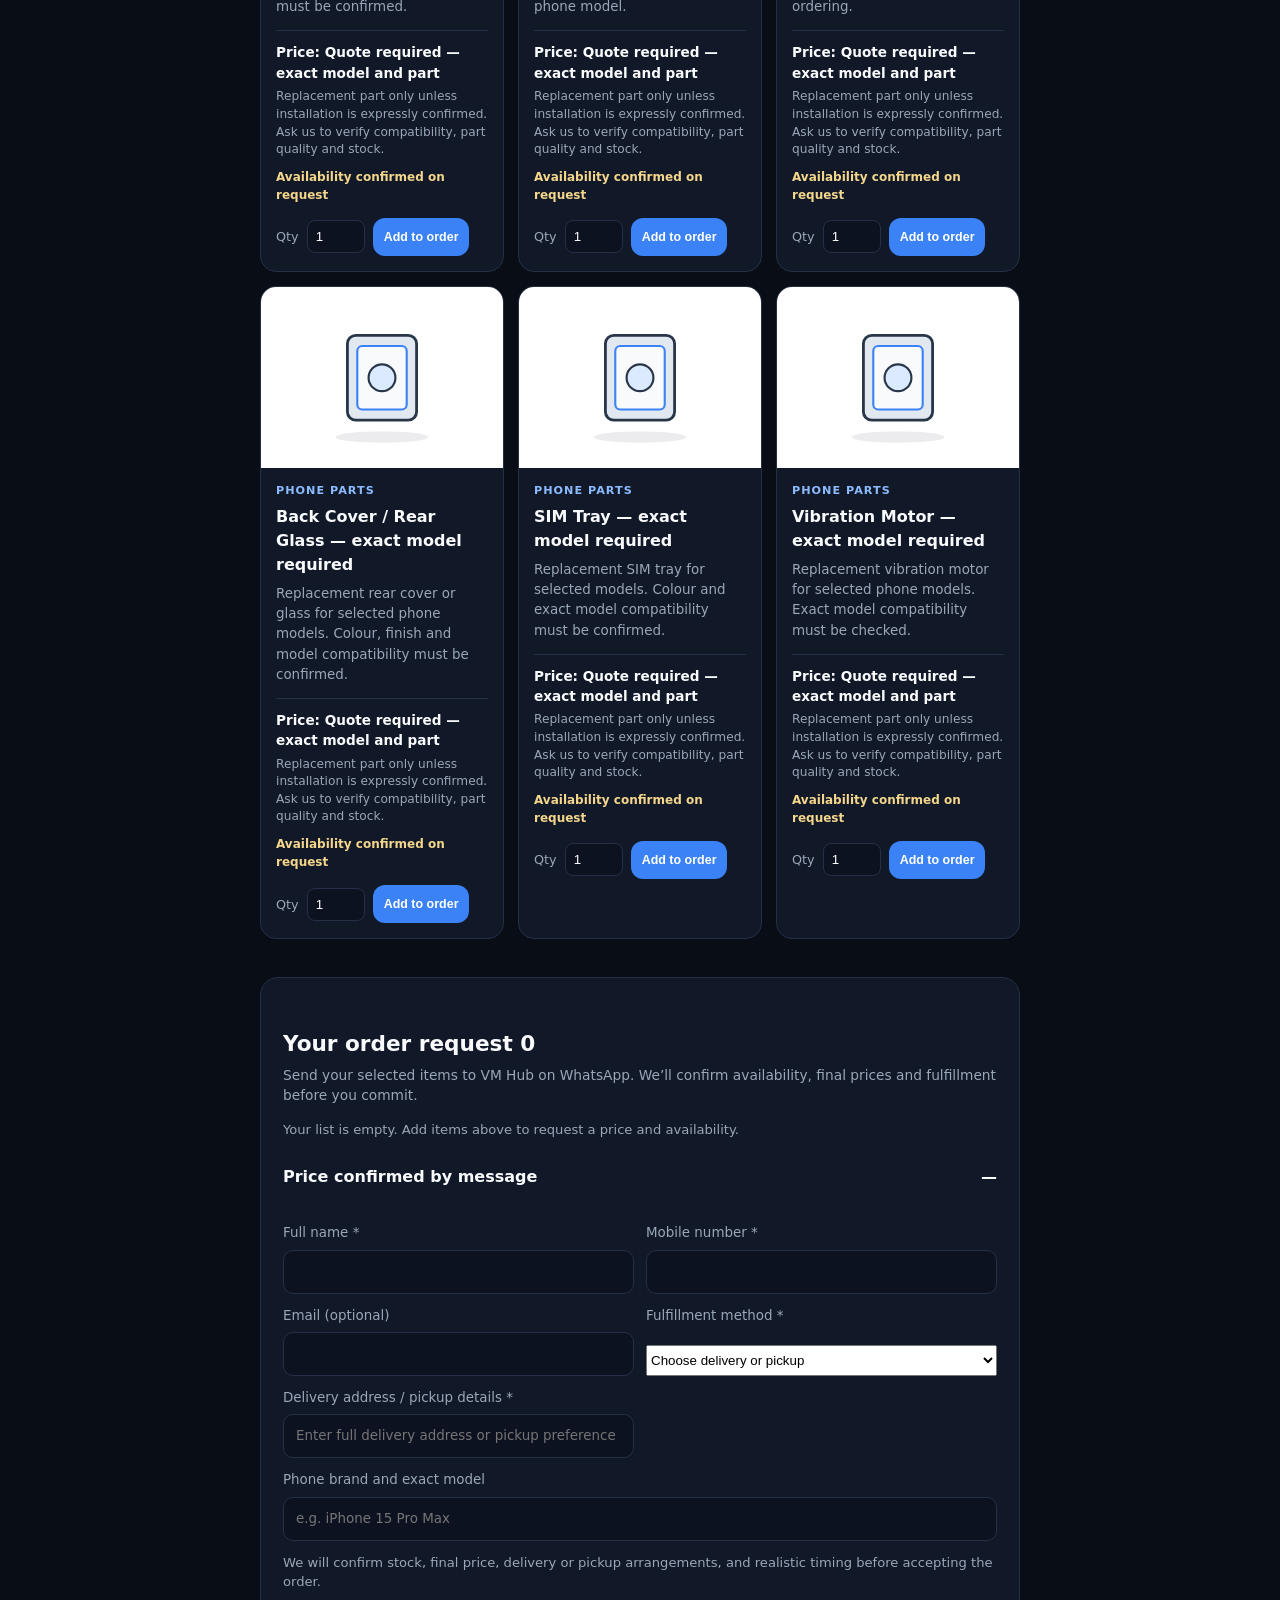
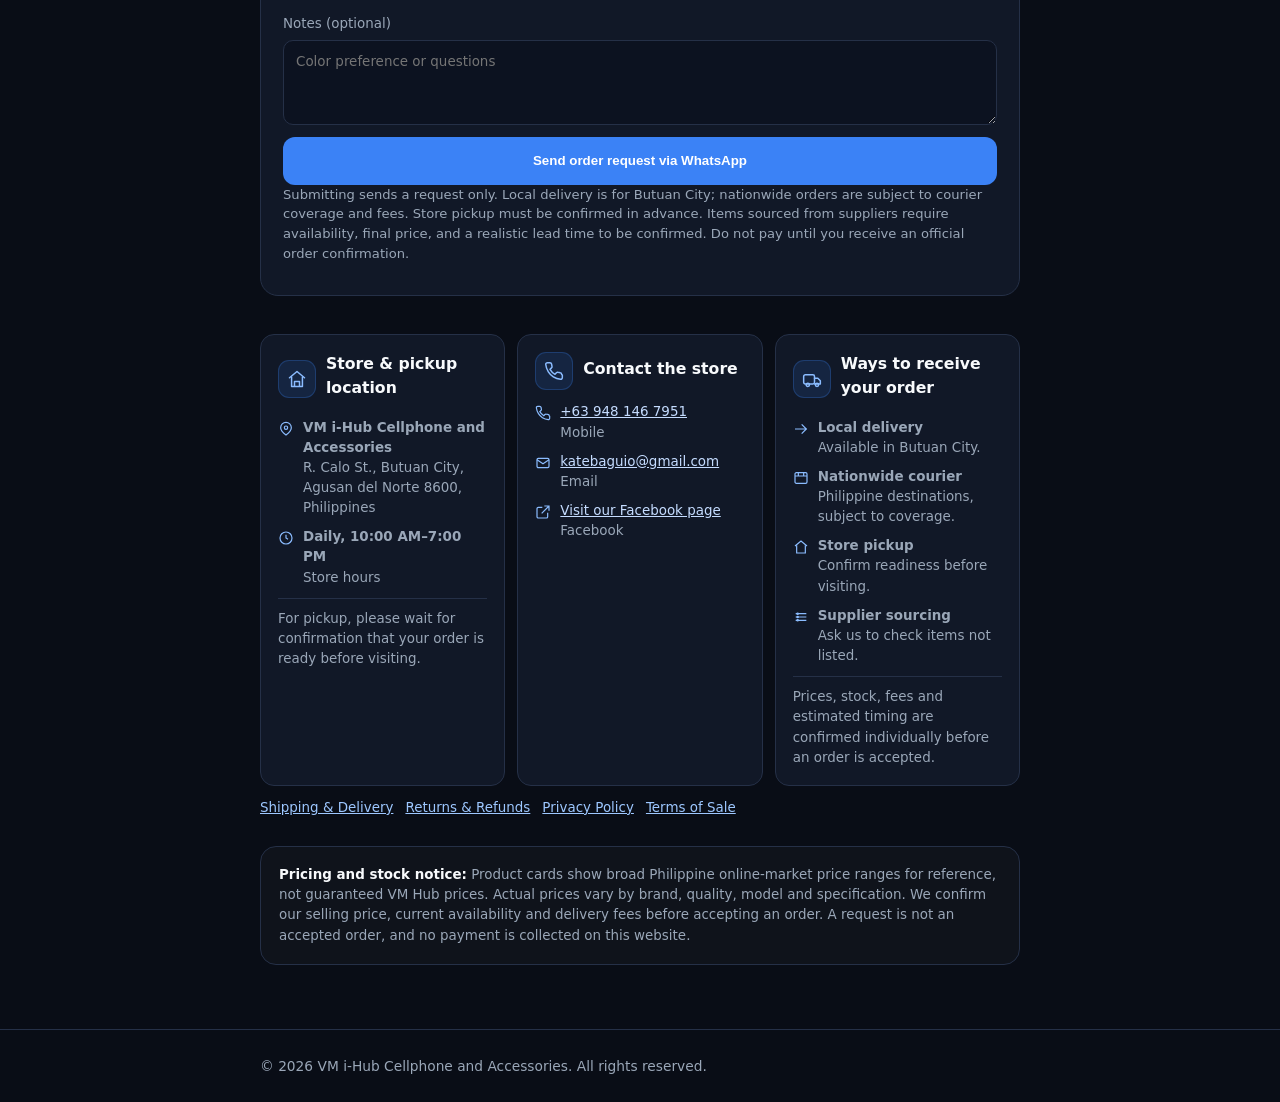
==== commit ab88058d: "Add SVG trust icons and simplify ordering notice" ====
--- a/index.html
+++ b/index.html
@@ -20,9 +20,9 @@
   <style>
     .shop-hero{padding:46px 0 32px}.shop-hero h1{max-width:760px;margin:0;font-size:clamp(2.3rem,7vw,4.2rem);line-height:1;letter-spacing:-.05em}.shop-hero p:not(.eyebrow){max-width:660px;color:var(--vm-muted)}
     .shop-actions{display:flex;gap:10px;flex-wrap:wrap;margin-top:22px}.button-outline{display:inline-flex;align-items:center;justify-content:center;min-height:46px;padding:0 18px;border:1px solid var(--vm-border);border-radius:12px;background:var(--vm-surface);text-decoration:none;font-weight:750}
-    .shop-notice{margin:20px 0;padding:14px 16px;border:1px solid #795d28;border-radius:12px;background:rgba(234,179,8,.08);color:#f4d68c;font-size:.88rem}
+    .shop-notice{display:flex;gap:10px;align-items:flex-start;margin:20px 0;padding:13px 16px;border:1px solid rgba(96,165,250,.28);border-radius:12px;background:rgba(59,130,246,.07);color:var(--vm-text);font-size:.86rem}.shop-notice svg{width:21px;height:21px;flex:0 0 21px;color:#8dc0ff}.shop-notice strong{color:#a9d0ff}
     .trust-strip{display:grid;grid-template-columns:repeat(4,minmax(0,1fr));gap:10px;margin:22px 0 32px}
-    .trust-strip div{display:flex;flex-direction:column;gap:4px;padding:14px;border:1px solid var(--vm-border);border-radius:12px;background:var(--vm-surface)}
+    .trust-strip div{display:flex;flex-direction:column;align-items:flex-start;gap:7px;padding:15px;border:1px solid var(--vm-border);border-radius:14px;background:linear-gradient(145deg,rgba(59,130,246,.07),var(--vm-surface) 72%)}.trust-icon{display:grid;place-items:center;width:34px;height:34px;border-radius:10px;background:rgba(96,165,250,.12);color:#8dc0ff}.trust-icon svg{width:19px;height:19px}
     .trust-strip strong{font-size:.9rem}.trust-strip span{font-size:.76rem;color:var(--vm-muted)}
     .skip-link{position:absolute;left:-9999px;top:auto}.skip-link:focus{left:12px;top:12px;z-index:1000;padding:10px 14px;background:#fff;color:#111;border-radius:8px}
     @media(max-width:700px){.trust-strip{grid-template-columns:repeat(2,minmax(0,1fr))}}
@@ -53,12 +53,12 @@
       </div>
     </section>
 
-    <aside class="shop-notice" aria-label="Ordering information"><strong>Before you order:</strong> Message us to confirm the exact model, current stock, price and delivery options. Your request is not confirmed until we reply. Payment is arranged only after the details are agreed.</aside>
-    <section class="trust-strip" aria-label="Why shop with VM Hub">
-      <div><strong>10+ years</strong><span>Serving customers</span></div>
-      <div><strong>Butuan City</strong><span>Local store and pickup</span></div>
-      <div><strong>Nationwide</strong><span>Courier options available</span></div>
-      <div><strong>Model check</strong><span>Ask us to confirm compatibility</span></div>
+    <aside class="shop-notice" aria-label="Ordering information"><svg viewBox="0 0 24 24" fill="none" aria-hidden="true"><circle cx="12" cy="12" r="9" stroke="currentColor" stroke-width="1.7"/><path d="M12 10.5v5M12 7.5h.01" stroke="currentColor" stroke-width="2" stroke-linecap="round"/></svg><span><strong>Before an order is confirmed:</strong> We’ll verify the exact model, availability, final price and delivery options with you first.</span></aside>
+    <section class="trust-strip" aria-label="Why shop with VM i-Hub">
+      <div><span class="trust-icon" aria-hidden="true"><svg viewBox="0 0 24 24" fill="none"><path d="M12 3l2.5 5.2 5.7.8-4.1 4 .97 5.7L12 16l-5.1 2.7.97-5.7-4.1-4 5.7-.8L12 3z" stroke="currentColor" stroke-width="1.6" stroke-linejoin="round"/></svg></span><strong>10+ years</strong><span>Serving customers</span></div>
+      <div><span class="trust-icon" aria-hidden="true"><svg viewBox="0 0 24 24" fill="none"><path d="M20 10c0 5-8 11-8 11S4 15 4 10a8 8 0 1 1 16 0z" stroke="currentColor" stroke-width="1.7"/><circle cx="12" cy="10" r="2.5" stroke="currentColor" stroke-width="1.7"/></svg></span><strong>Butuan City</strong><span>Local store and pickup</span></div>
+      <div><span class="trust-icon" aria-hidden="true"><svg viewBox="0 0 24 24" fill="none"><path d="M3 7h11v10H3zM14 10h4l3 3v4h-7z" stroke="currentColor" stroke-width="1.7" stroke-linejoin="round"/><circle cx="7" cy="18" r="2" stroke="currentColor" stroke-width="1.7"/><circle cx="18" cy="18" r="2" stroke="currentColor" stroke-width="1.7"/></svg></span><strong>Nationwide</strong><span>Courier options available</span></div>
+      <div><span class="trust-icon" aria-hidden="true"><svg viewBox="0 0 24 24" fill="none"><rect x="7" y="2.5" width="10" height="19" rx="2" stroke="currentColor" stroke-width="1.7"/><path d="M10 5.5h4M11 18.5h2M4 9l2 2 3-3" stroke="currentColor" stroke-width="1.7" stroke-linecap="round" stroke-linejoin="round"/></svg></span><strong>Model check</strong><span>Ask us to confirm compatibility</span></div>
     </section>
 
     <section aria-labelledby="categories-title">
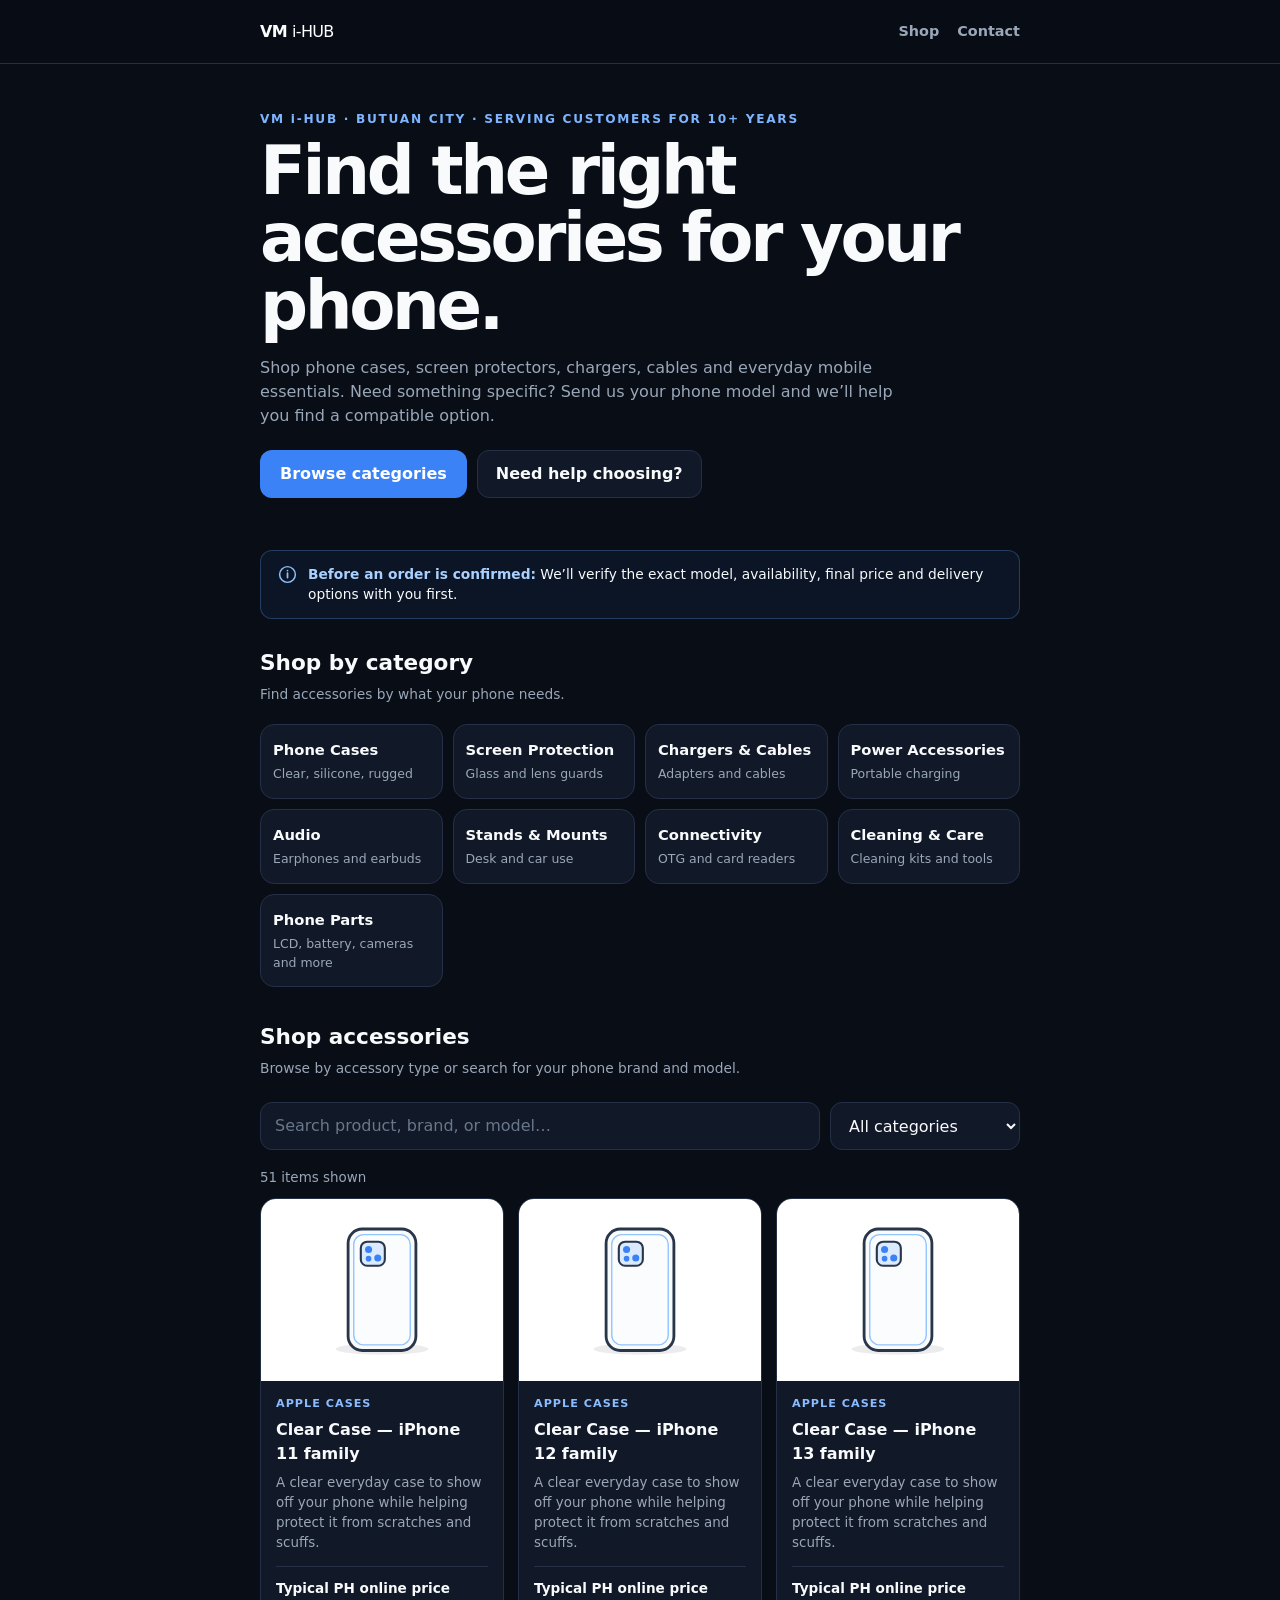
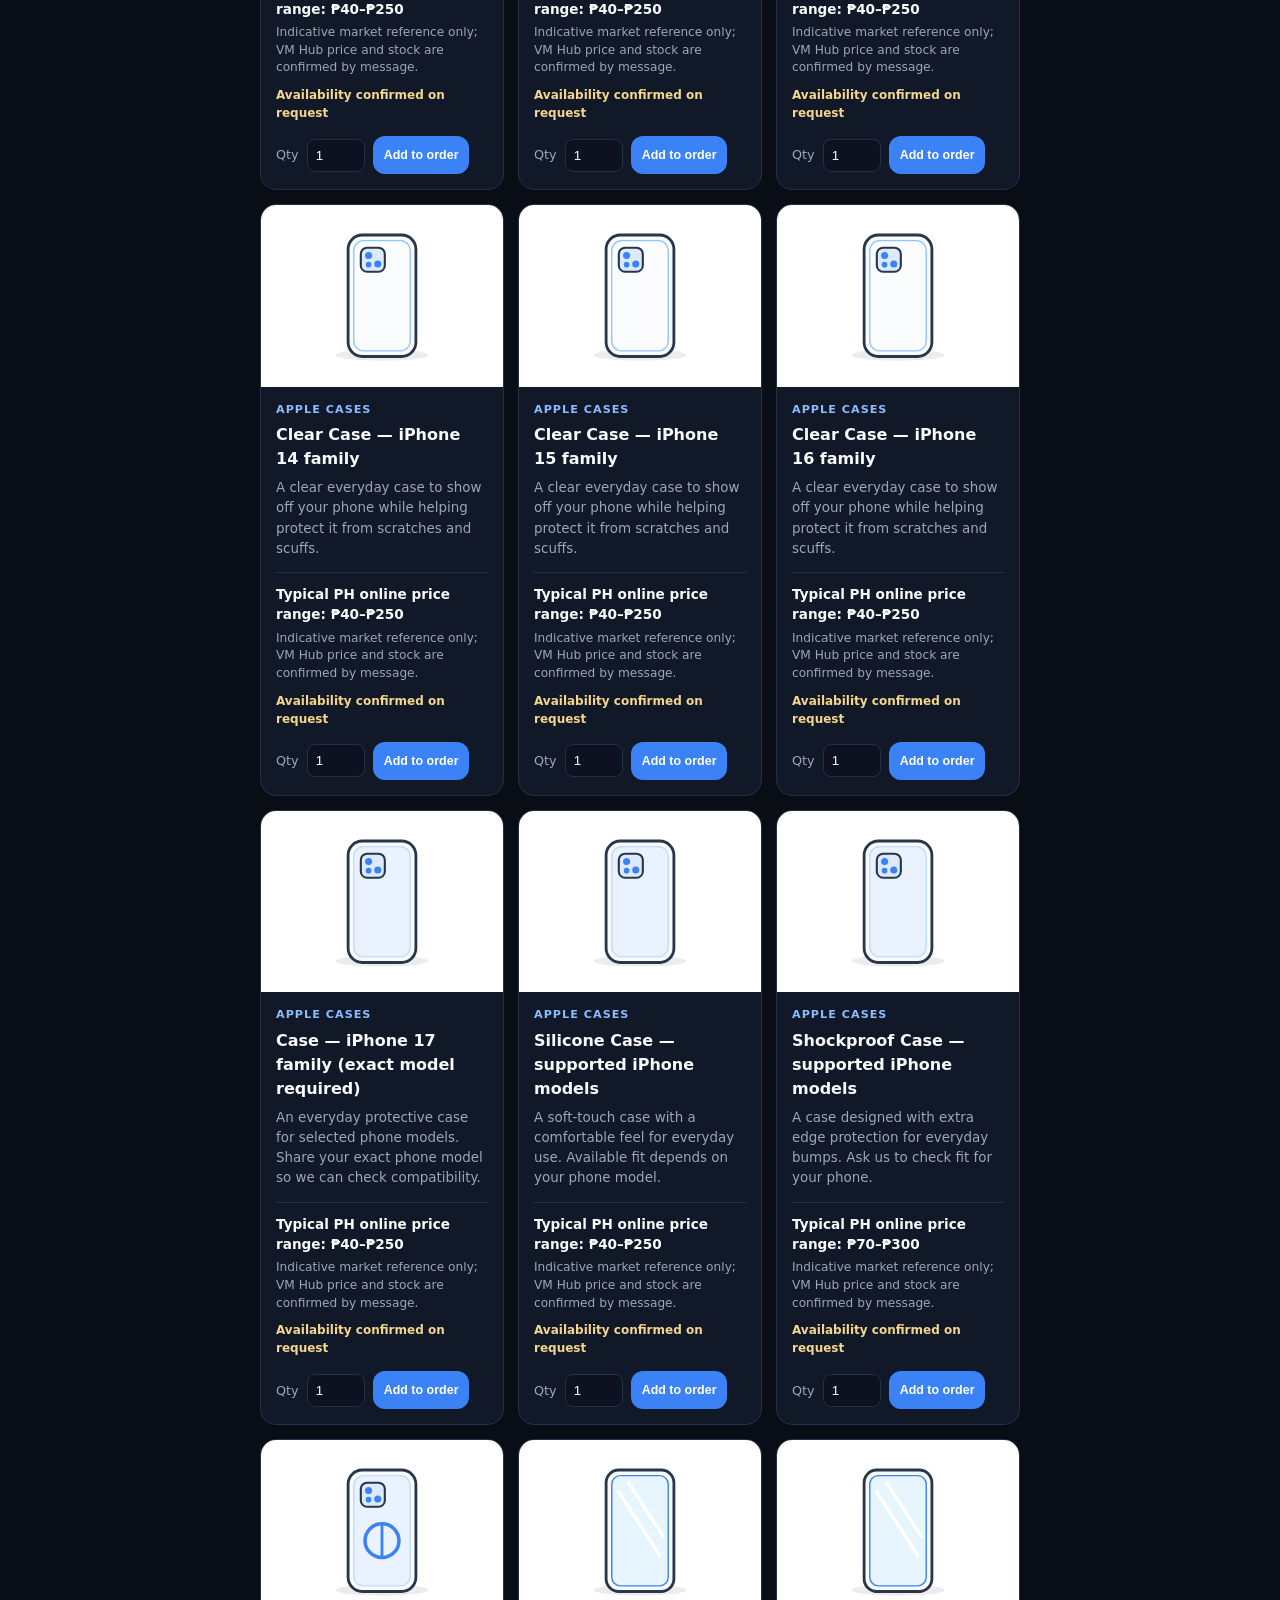
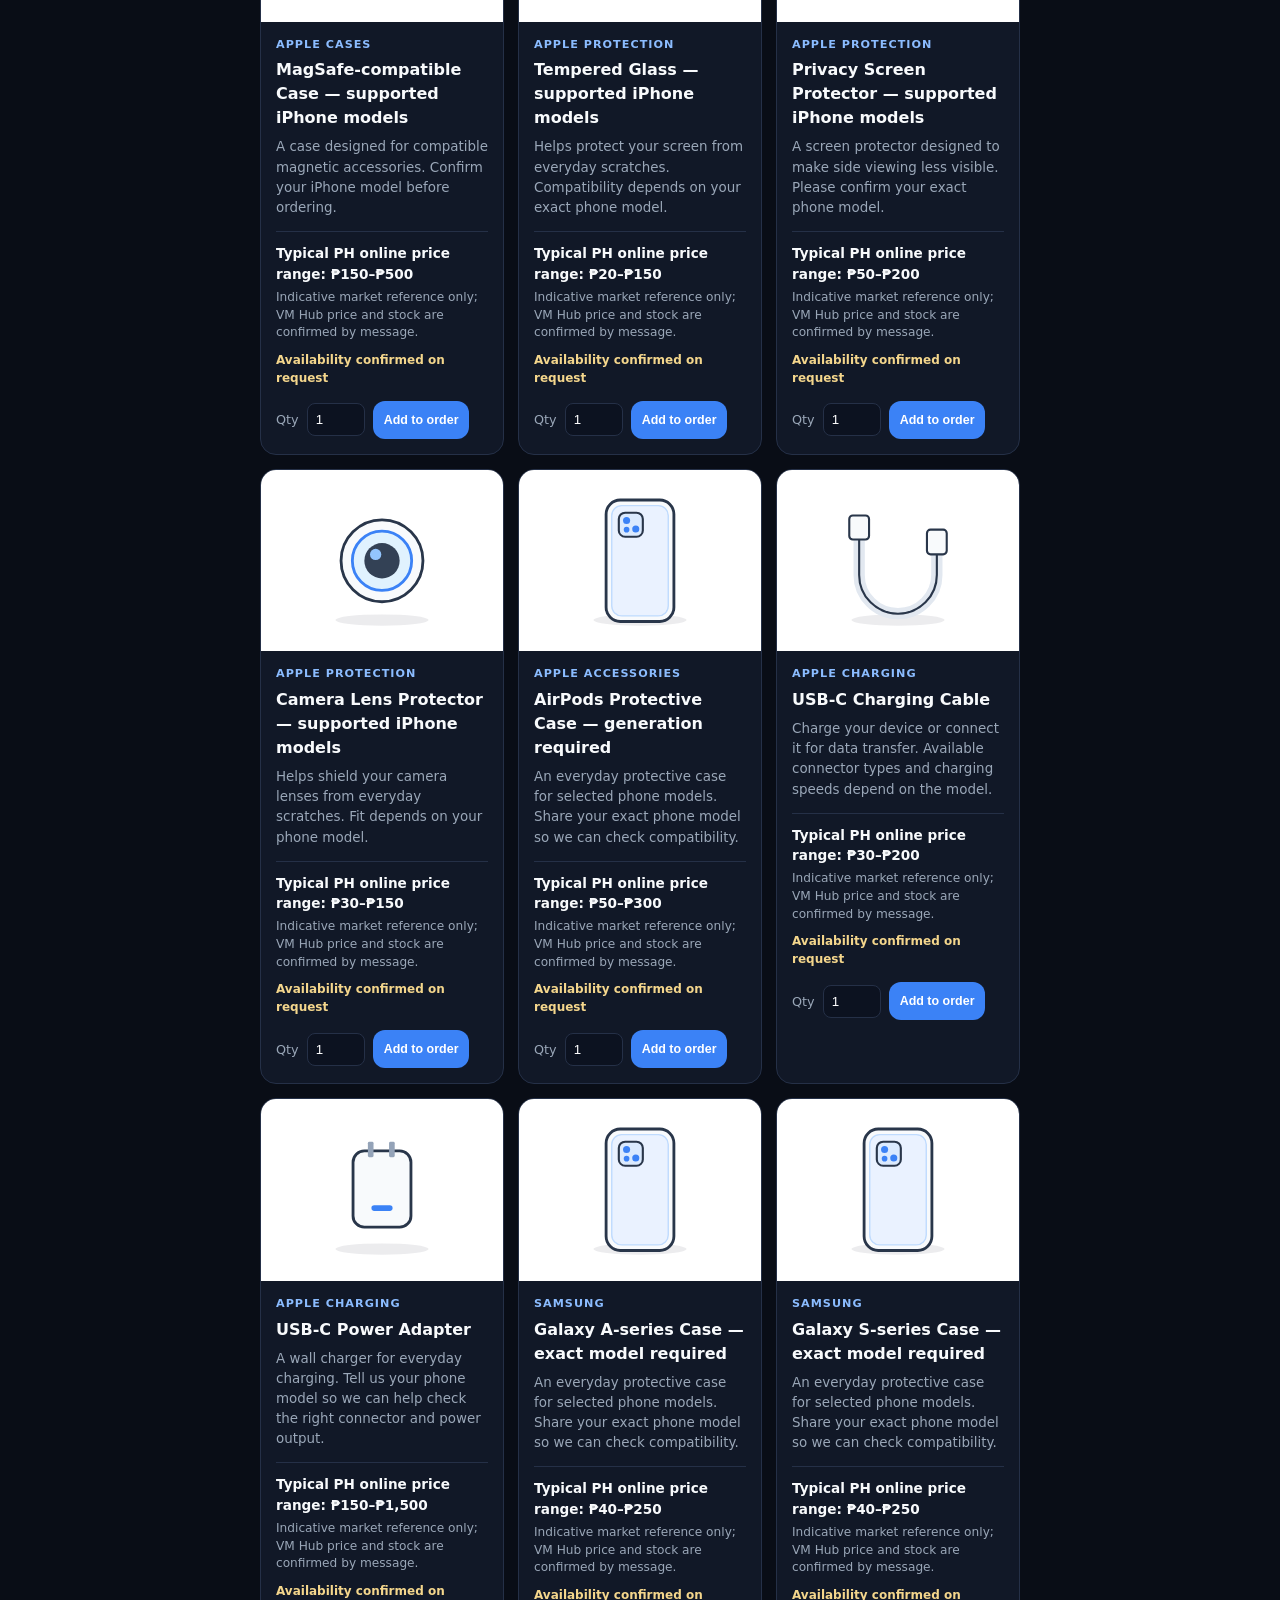
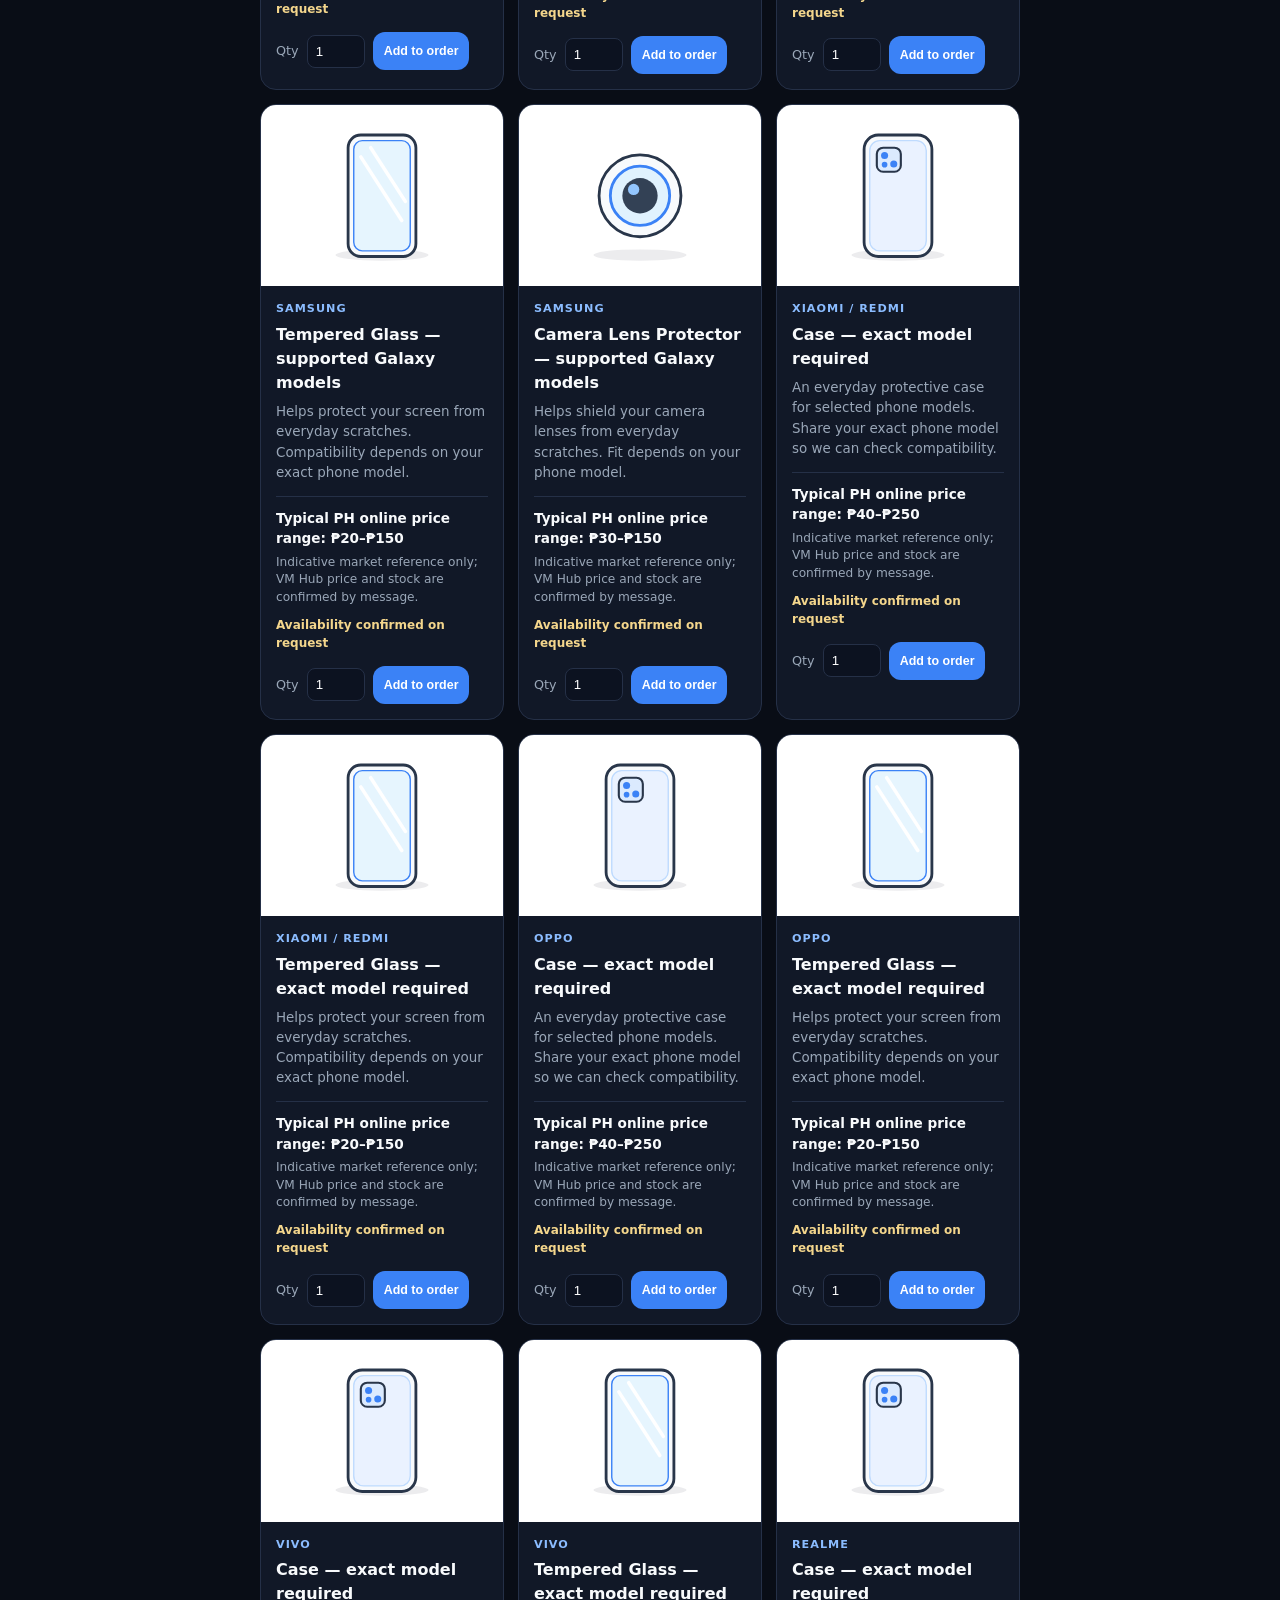
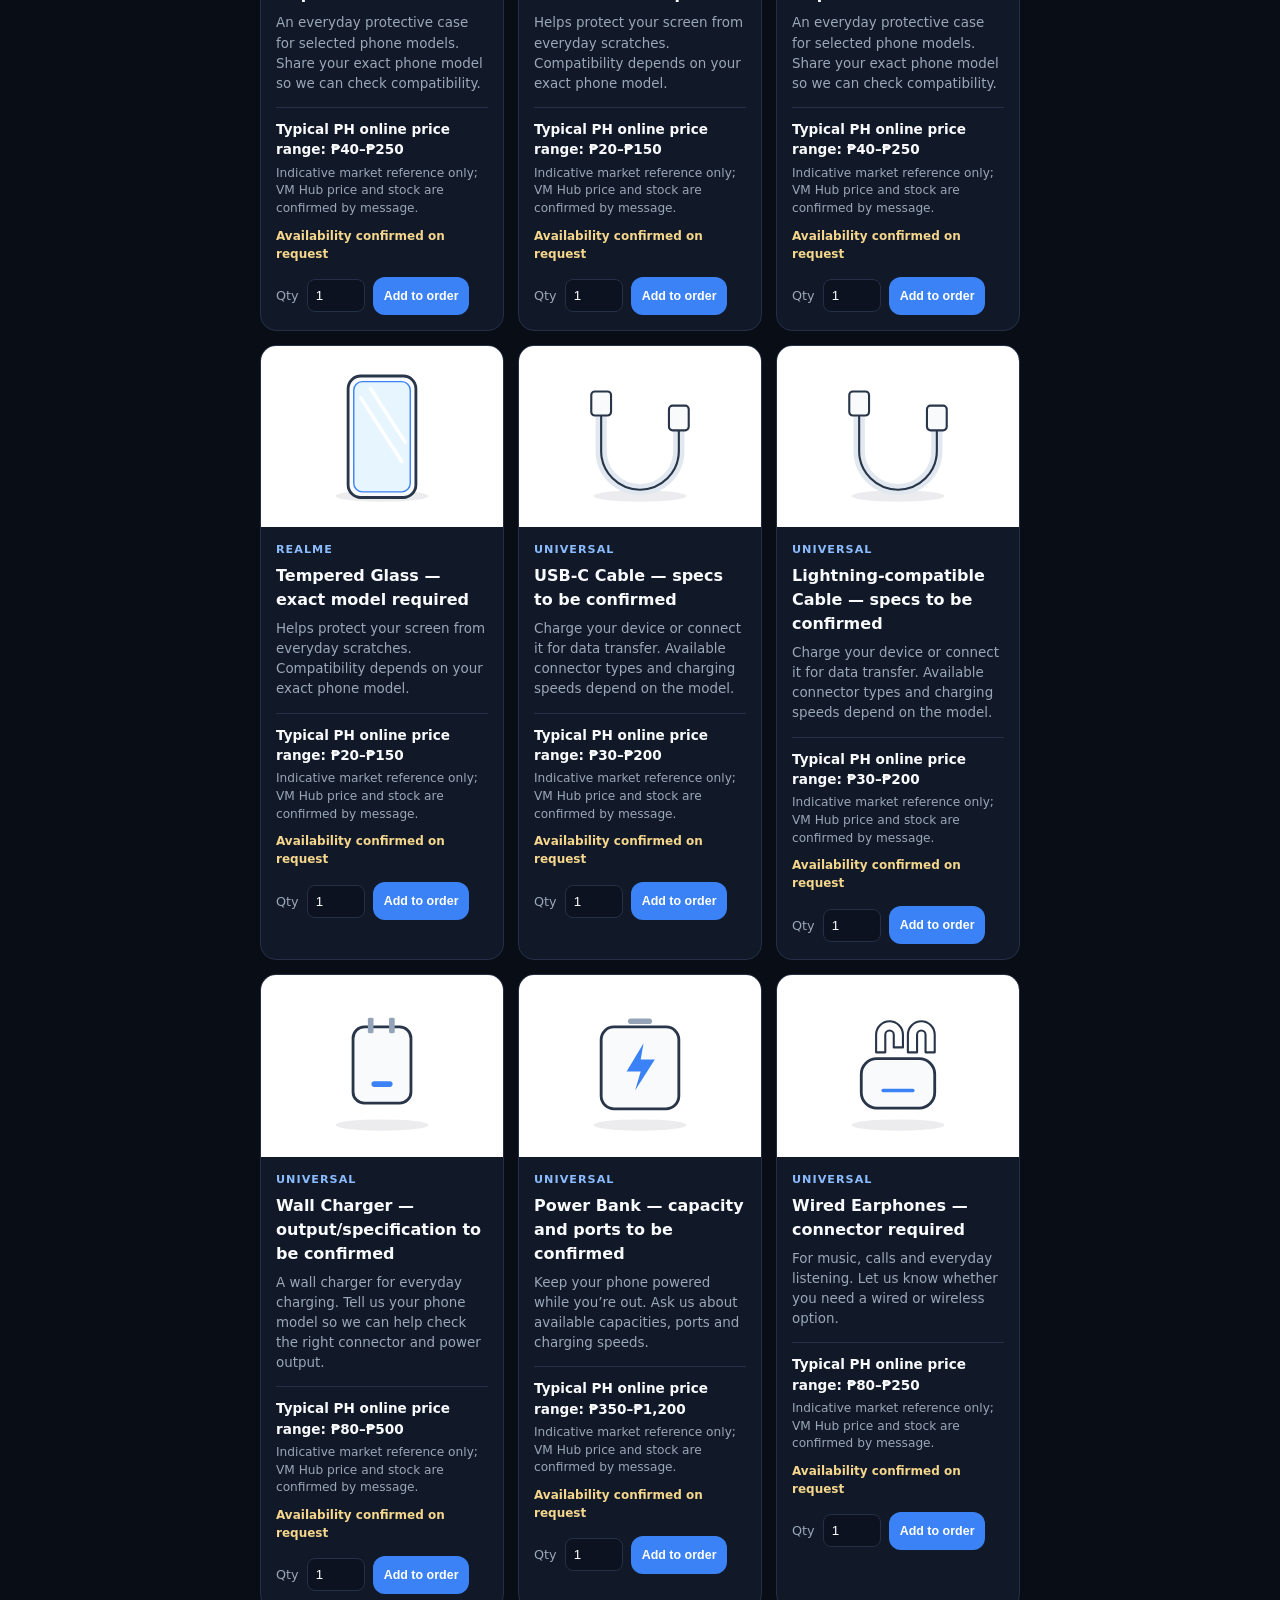
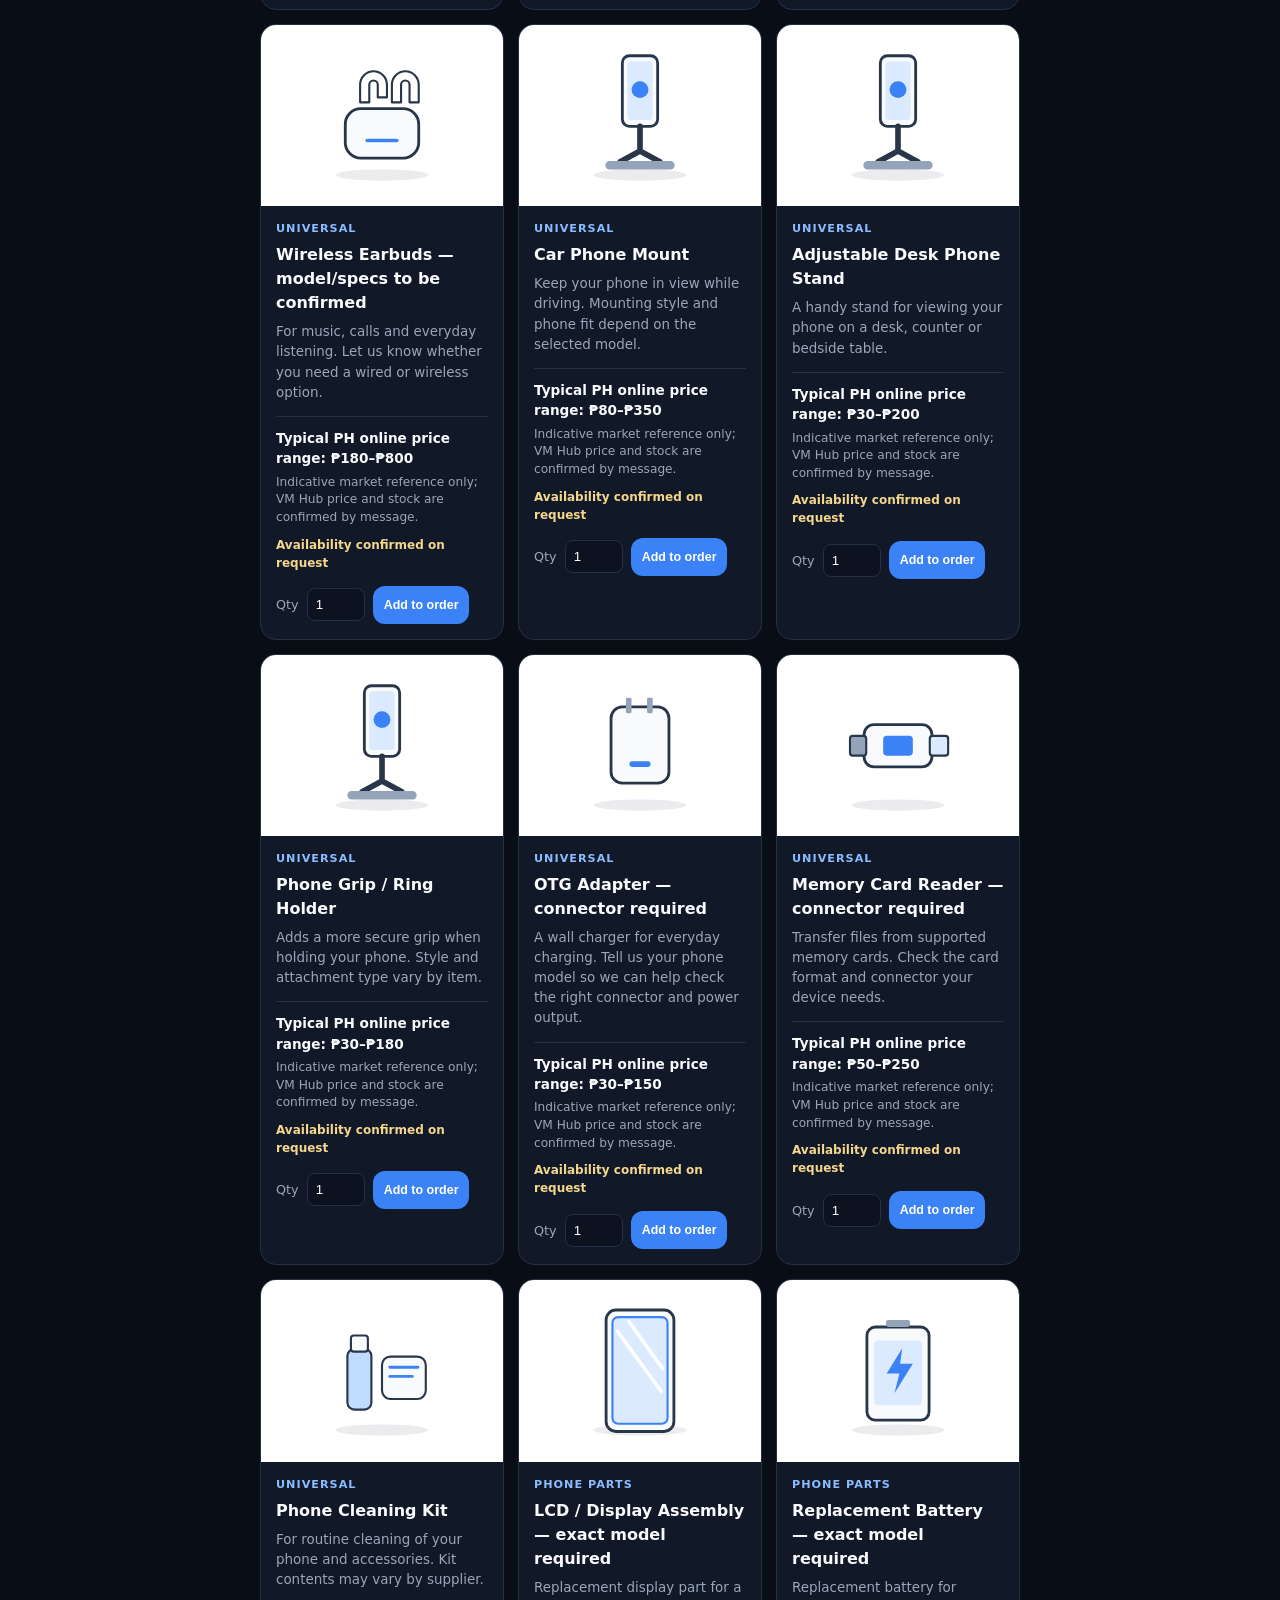
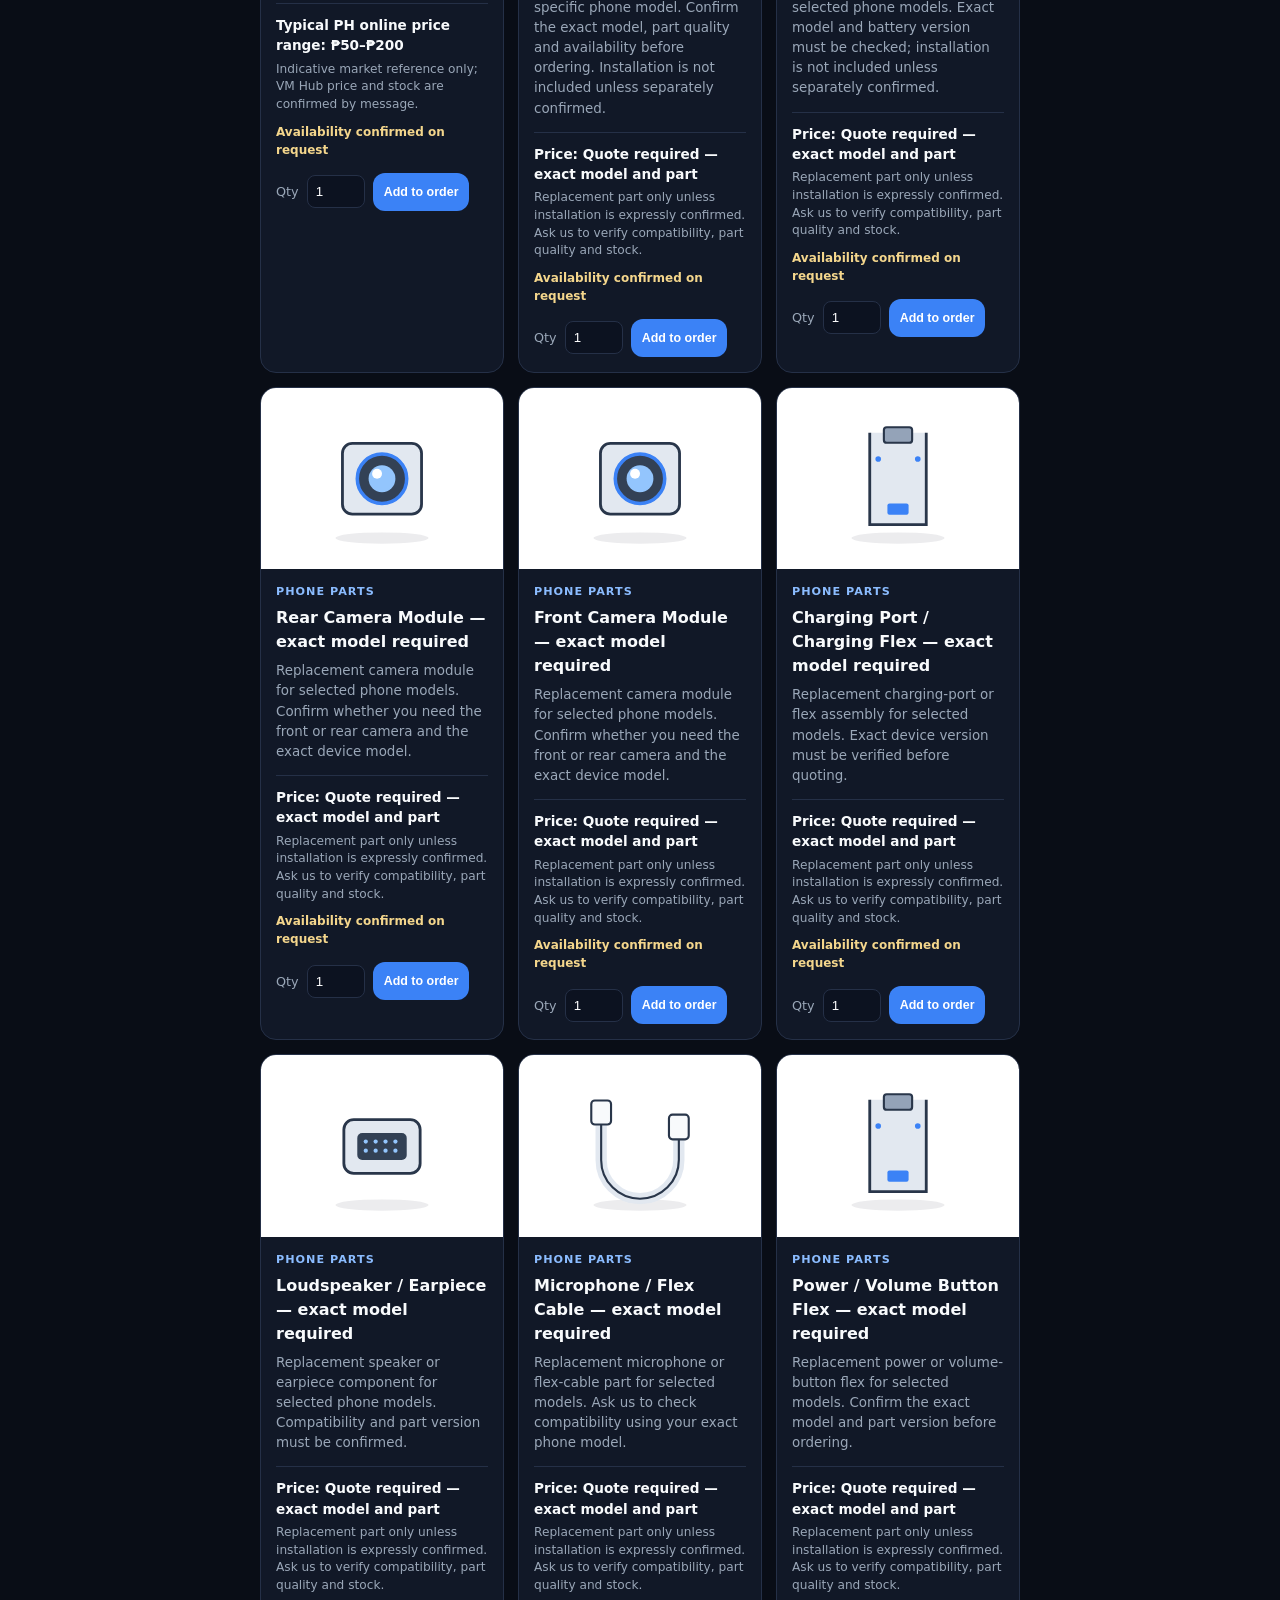
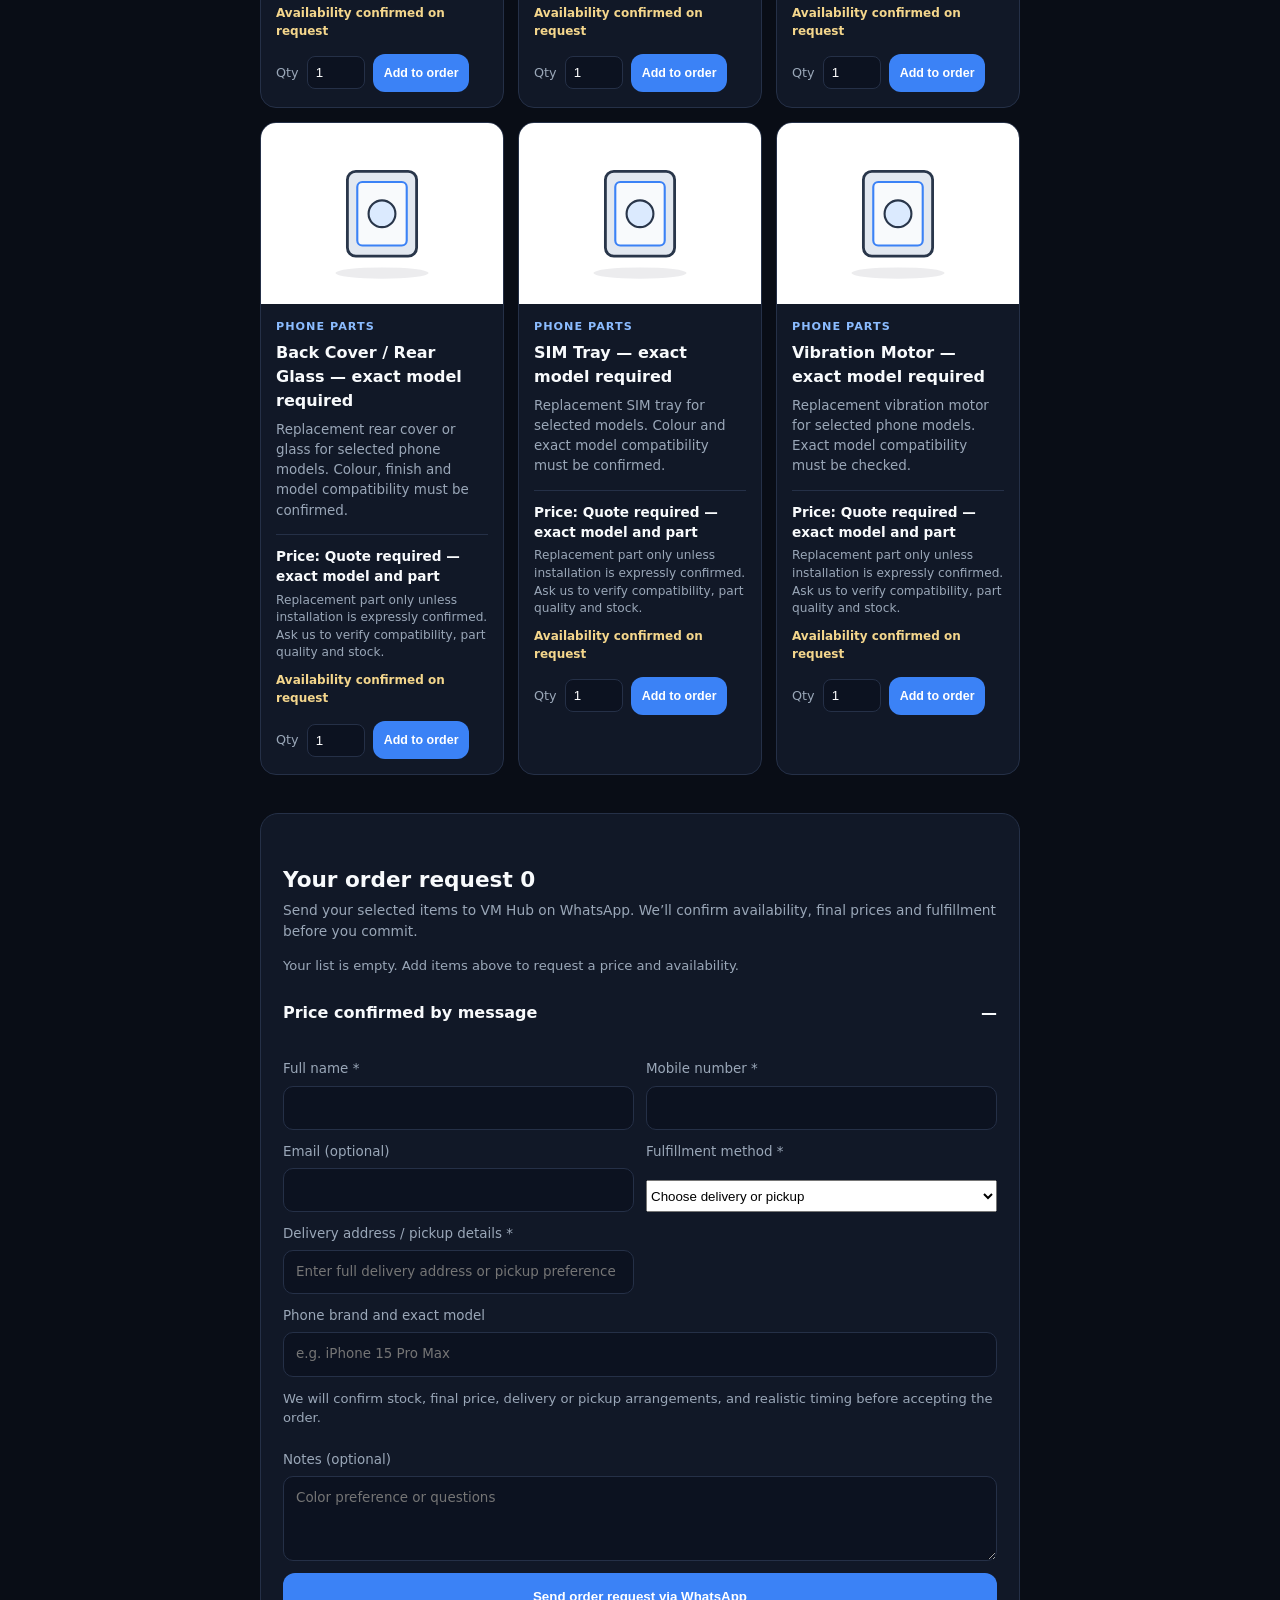
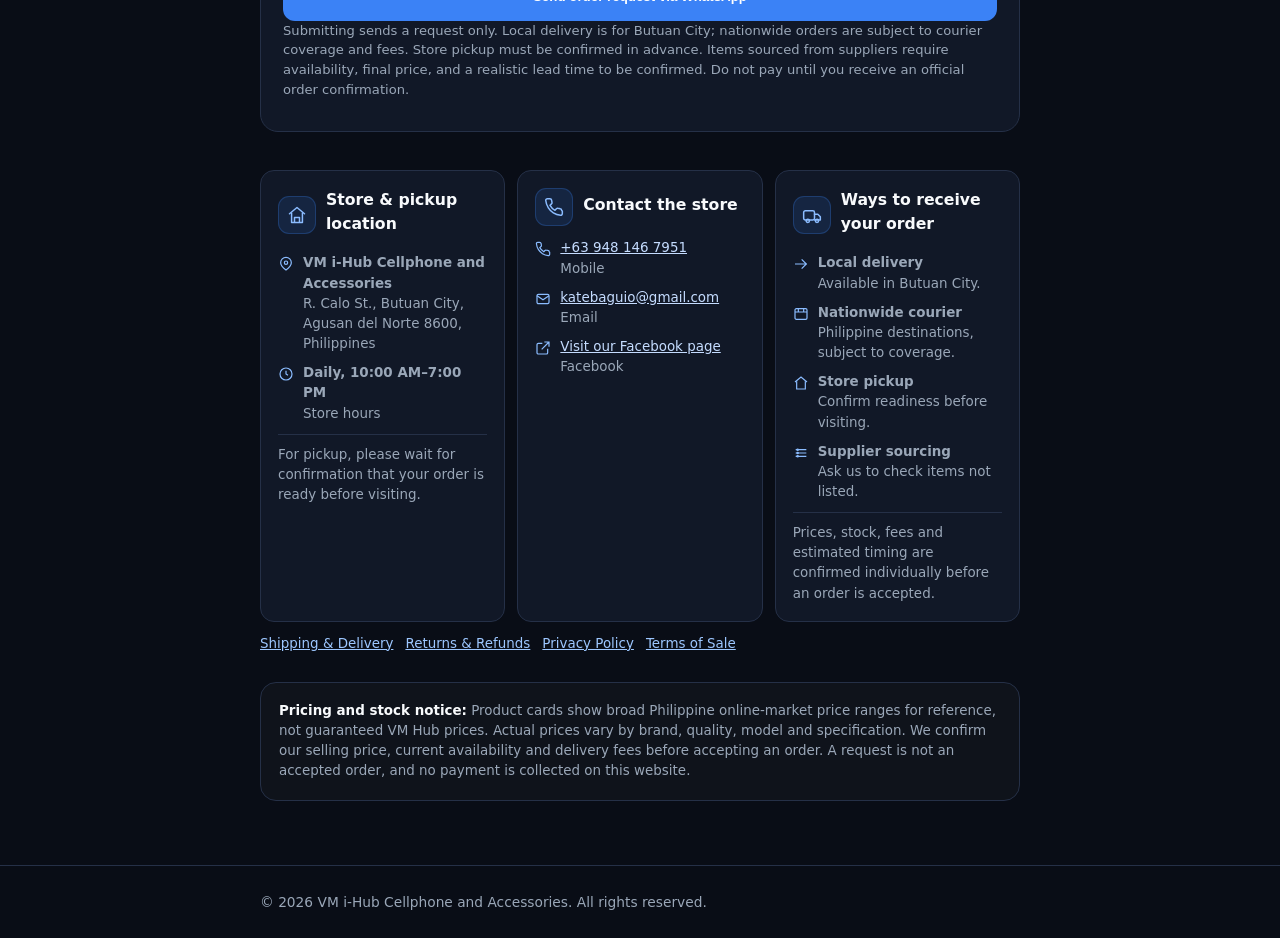
==== commit c6e16298: "Remove unnecessary trust cards from storefront" ====
--- a/index.html
+++ b/index.html
@@ -21,11 +21,11 @@
     .shop-hero{padding:46px 0 32px}.shop-hero h1{max-width:760px;margin:0;font-size:clamp(2.3rem,7vw,4.2rem);line-height:1;letter-spacing:-.05em}.shop-hero p:not(.eyebrow){max-width:660px;color:var(--vm-muted)}
     .shop-actions{display:flex;gap:10px;flex-wrap:wrap;margin-top:22px}.button-outline{display:inline-flex;align-items:center;justify-content:center;min-height:46px;padding:0 18px;border:1px solid var(--vm-border);border-radius:12px;background:var(--vm-surface);text-decoration:none;font-weight:750}
     .shop-notice{display:flex;gap:10px;align-items:flex-start;margin:20px 0;padding:13px 16px;border:1px solid rgba(96,165,250,.28);border-radius:12px;background:rgba(59,130,246,.07);color:var(--vm-text);font-size:.86rem}.shop-notice svg{width:21px;height:21px;flex:0 0 21px;color:#8dc0ff}.shop-notice strong{color:#a9d0ff}
-    .trust-strip{display:grid;grid-template-columns:repeat(4,minmax(0,1fr));gap:10px;margin:22px 0 32px}
-    .trust-strip div{display:flex;flex-direction:column;align-items:flex-start;gap:7px;padding:15px;border:1px solid var(--vm-border);border-radius:14px;background:linear-gradient(145deg,rgba(59,130,246,.07),var(--vm-surface) 72%)}.trust-icon{display:grid;place-items:center;width:34px;height:34px;border-radius:10px;background:rgba(96,165,250,.12);color:#8dc0ff}.trust-icon svg{width:19px;height:19px}
+    
+    
     .trust-strip strong{font-size:.9rem}.trust-strip span{font-size:.76rem;color:var(--vm-muted)}
     .skip-link{position:absolute;left:-9999px;top:auto}.skip-link:focus{left:12px;top:12px;z-index:1000;padding:10px 14px;background:#fff;color:#111;border-radius:8px}
-    @media(max-width:700px){.trust-strip{grid-template-columns:repeat(2,minmax(0,1fr))}}
+    @media(max-width:700px){}
     .category-grid{display:grid;grid-template-columns:repeat(4,minmax(0,1fr));gap:10px;margin:20px 0 34px}.category-link{display:block;padding:14px 12px;border:1px solid var(--vm-border);border-radius:14px;background:var(--vm-surface);text-decoration:none;transition:border-color .18s,background .18s,transform .18s}.category-link:hover,.category-link:focus-visible{border-color:var(--vm-accent);background:var(--vm-accent-soft);transform:translateY(-2px);outline:none}.category-link strong{display:block;font-size:.92rem}.category-link span{display:block;margin-top:4px;color:var(--vm-muted);font-size:.78rem}
     .shop-info{align-items:stretch}.shop-info article{padding:20px;display:flex;flex-direction:column;gap:10px}.info-title{display:flex;align-items:center;gap:10px;margin-bottom:2px}.info-icon{width:38px;height:38px;flex:0 0 38px;display:grid;place-items:center;border:1px solid rgba(59,130,246,.25);border-radius:11px;background:var(--vm-accent-soft);color:#8bbcff}.info-icon svg{width:20px;height:20px;display:block}.shop-info h2{margin:0;font-size:1rem}.info-lines{display:grid;gap:9px}.info-line{display:flex;align-items:flex-start;gap:9px;color:var(--vm-muted);font-size:.84rem}.info-line svg{width:16px;height:16px;flex:0 0 16px;margin-top:3px;color:#8bbcff}.info-line a{color:#c5dcff;overflow-wrap:anywhere}.info-footnote{padding-top:10px;border-top:1px solid var(--vm-border);color:var(--vm-muted);font-size:.8rem}.category-link[aria-pressed="true"]{border-color:var(--vm-accent);background:var(--vm-accent-soft)}
     .catalog-heading{display:flex;align-items:end;justify-content:space-between;gap:16px;margin:28px 0 14px}.catalog-heading h2{margin:0;font-size:1.35rem}.catalog-heading p{margin:4px 0 0;color:var(--vm-muted);font-size:.86rem}
@@ -54,12 +54,7 @@
     </section>
 
     <aside class="shop-notice" aria-label="Ordering information"><svg viewBox="0 0 24 24" fill="none" aria-hidden="true"><circle cx="12" cy="12" r="9" stroke="currentColor" stroke-width="1.7"/><path d="M12 10.5v5M12 7.5h.01" stroke="currentColor" stroke-width="2" stroke-linecap="round"/></svg><span><strong>Before an order is confirmed:</strong> We’ll verify the exact model, availability, final price and delivery options with you first.</span></aside>
-    <section class="trust-strip" aria-label="Why shop with VM i-Hub">
-      <div><span class="trust-icon" aria-hidden="true"><svg viewBox="0 0 24 24" fill="none"><path d="M12 3l2.5 5.2 5.7.8-4.1 4 .97 5.7L12 16l-5.1 2.7.97-5.7-4.1-4 5.7-.8L12 3z" stroke="currentColor" stroke-width="1.6" stroke-linejoin="round"/></svg></span><strong>10+ years</strong><span>Serving customers</span></div>
-      <div><span class="trust-icon" aria-hidden="true"><svg viewBox="0 0 24 24" fill="none"><path d="M20 10c0 5-8 11-8 11S4 15 4 10a8 8 0 1 1 16 0z" stroke="currentColor" stroke-width="1.7"/><circle cx="12" cy="10" r="2.5" stroke="currentColor" stroke-width="1.7"/></svg></span><strong>Butuan City</strong><span>Local store and pickup</span></div>
-      <div><span class="trust-icon" aria-hidden="true"><svg viewBox="0 0 24 24" fill="none"><path d="M3 7h11v10H3zM14 10h4l3 3v4h-7z" stroke="currentColor" stroke-width="1.7" stroke-linejoin="round"/><circle cx="7" cy="18" r="2" stroke="currentColor" stroke-width="1.7"/><circle cx="18" cy="18" r="2" stroke="currentColor" stroke-width="1.7"/></svg></span><strong>Nationwide</strong><span>Courier options available</span></div>
-      <div><span class="trust-icon" aria-hidden="true"><svg viewBox="0 0 24 24" fill="none"><rect x="7" y="2.5" width="10" height="19" rx="2" stroke="currentColor" stroke-width="1.7"/><path d="M10 5.5h4M11 18.5h2M4 9l2 2 3-3" stroke="currentColor" stroke-width="1.7" stroke-linecap="round" stroke-linejoin="round"/></svg></span><strong>Model check</strong><span>Ask us to confirm compatibility</span></div>
-    </section>
+    
 
     <section aria-labelledby="categories-title">
       <div class="catalog-heading"><div><h2 id="categories-title">Shop by category</h2><p>Find accessories by what your phone needs.</p></div></div>
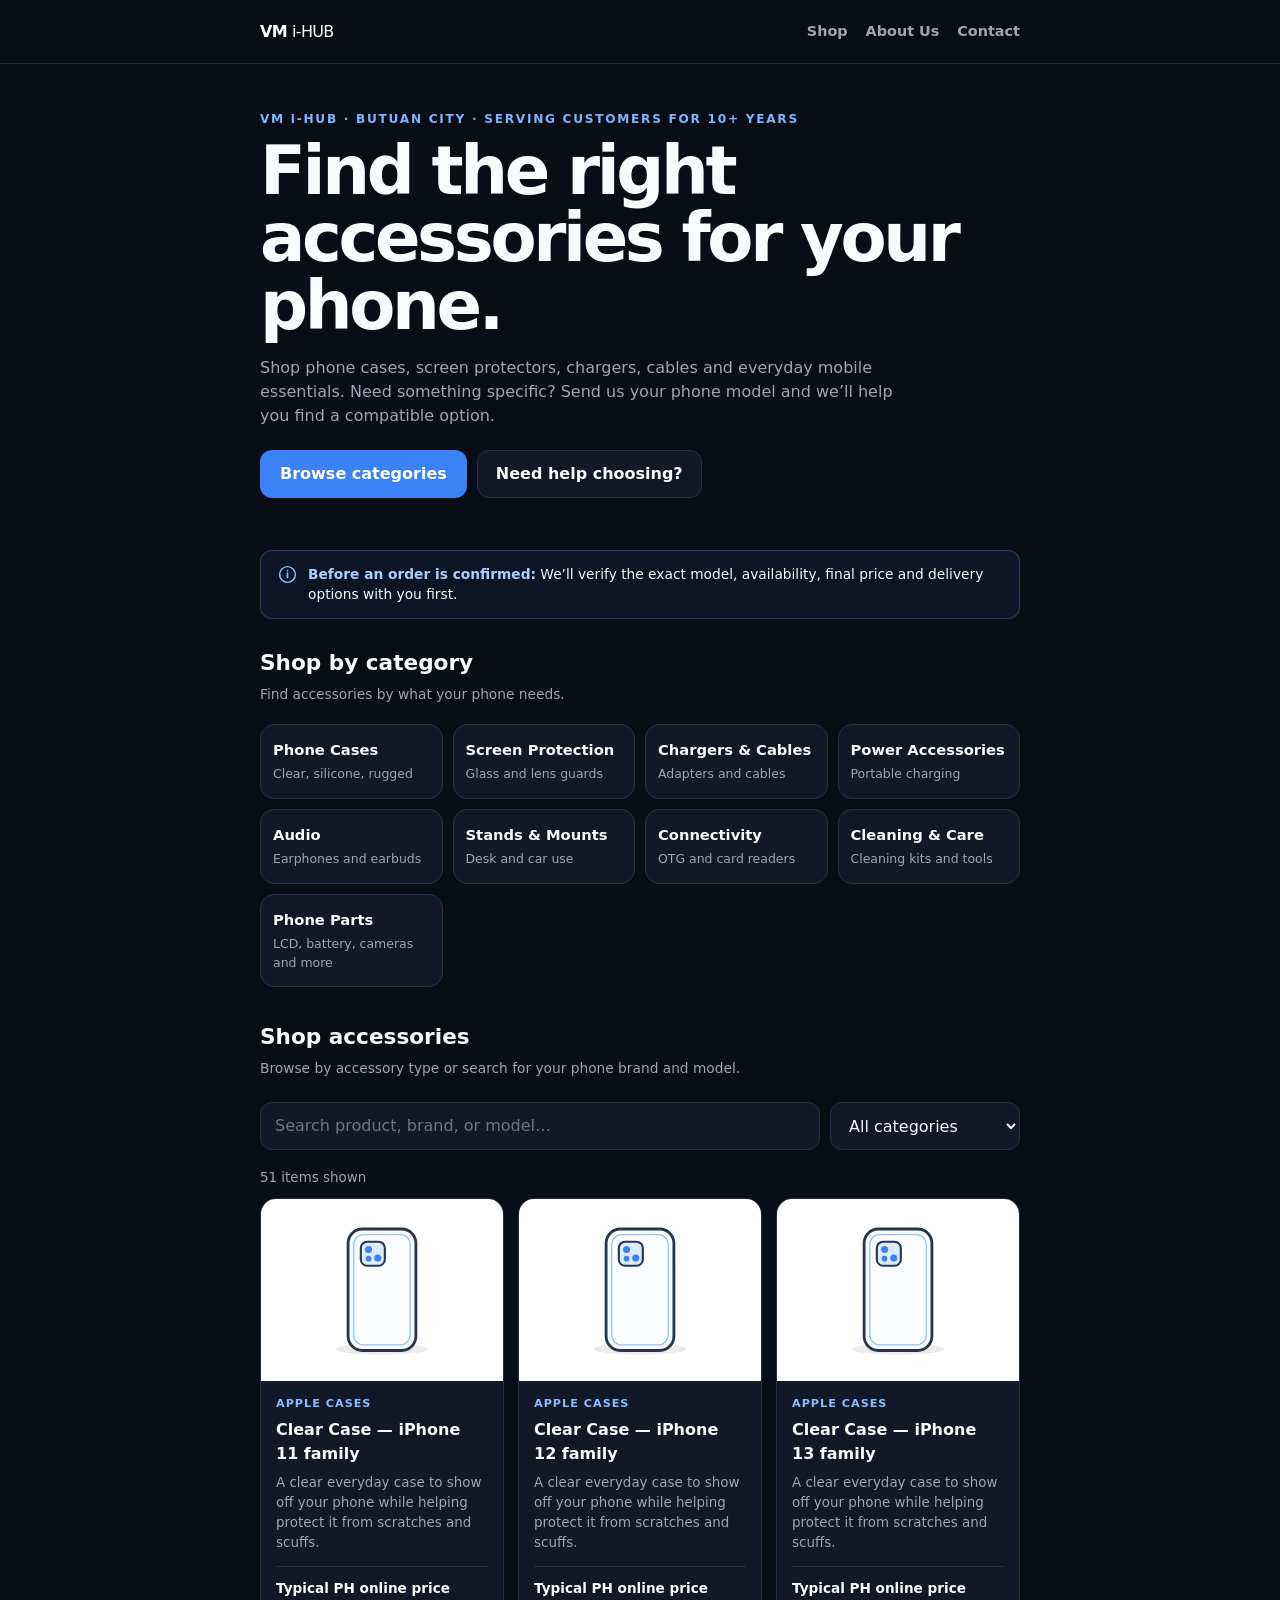
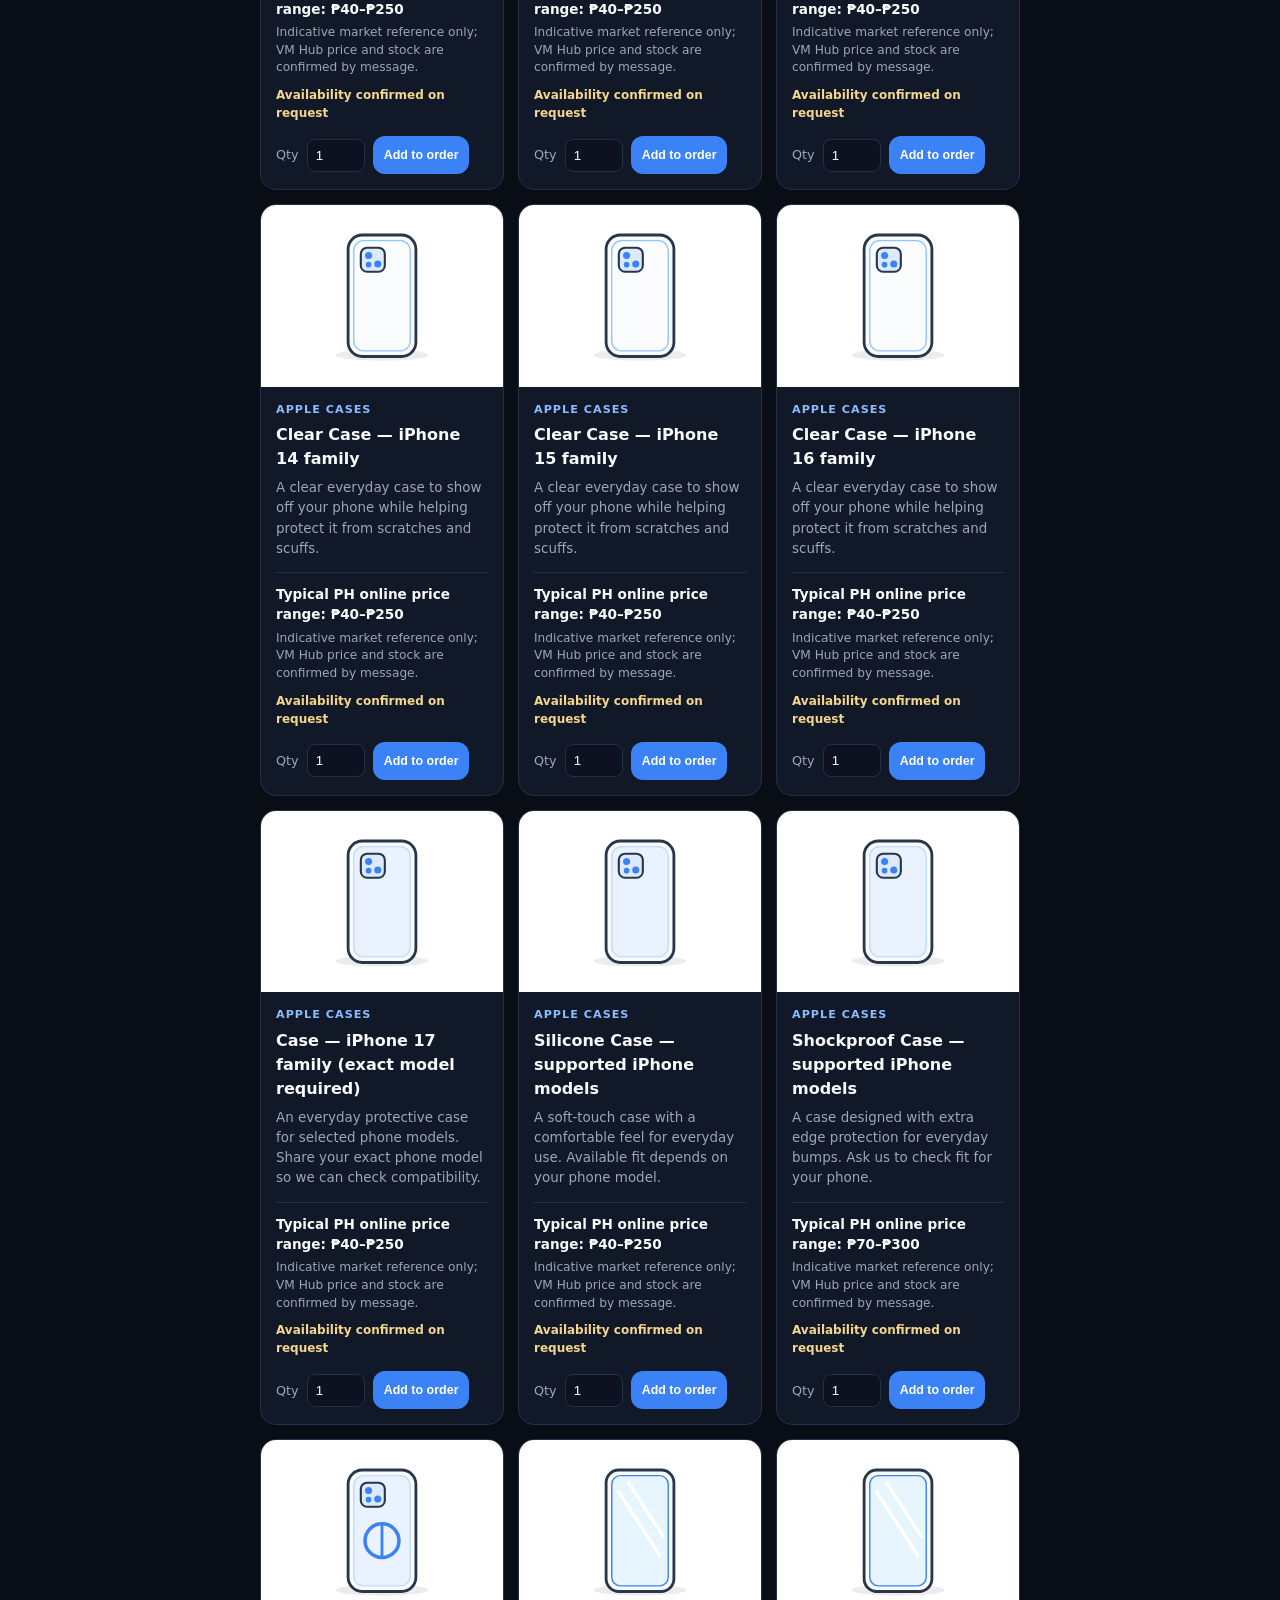
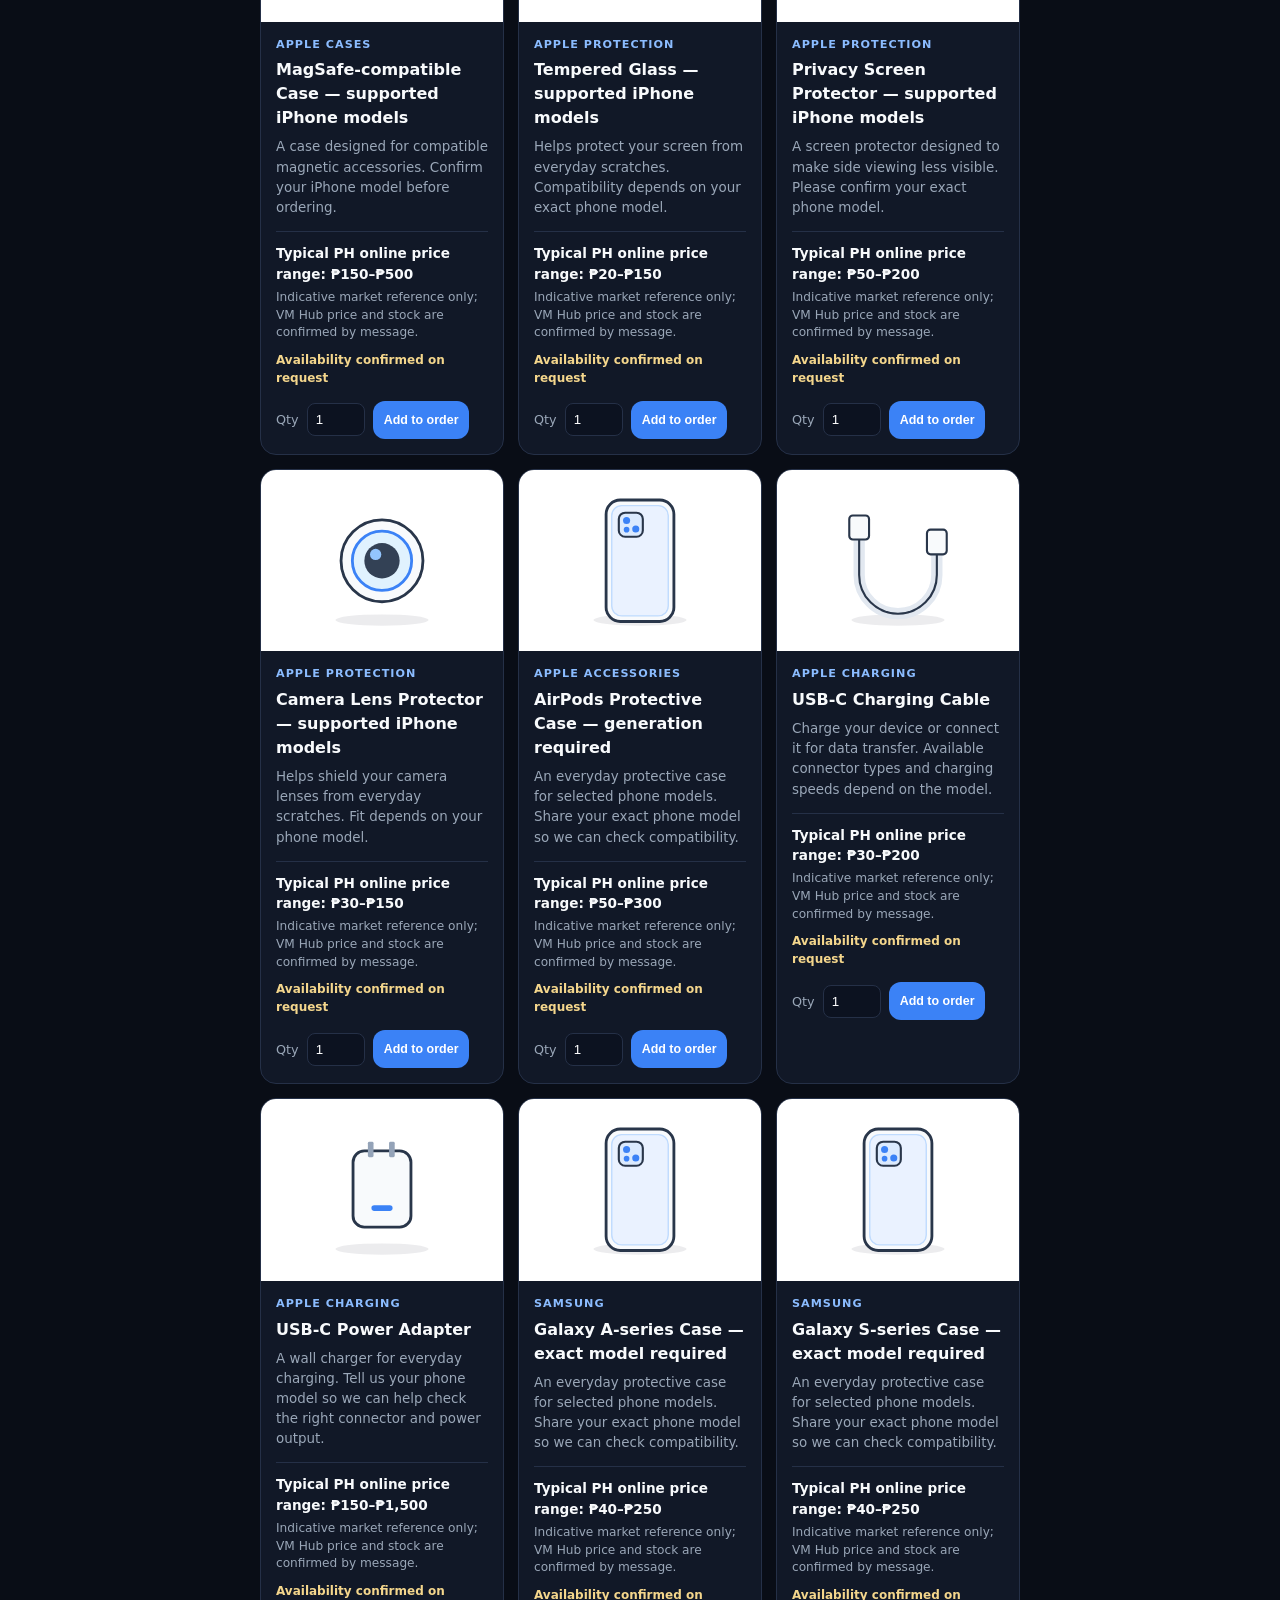
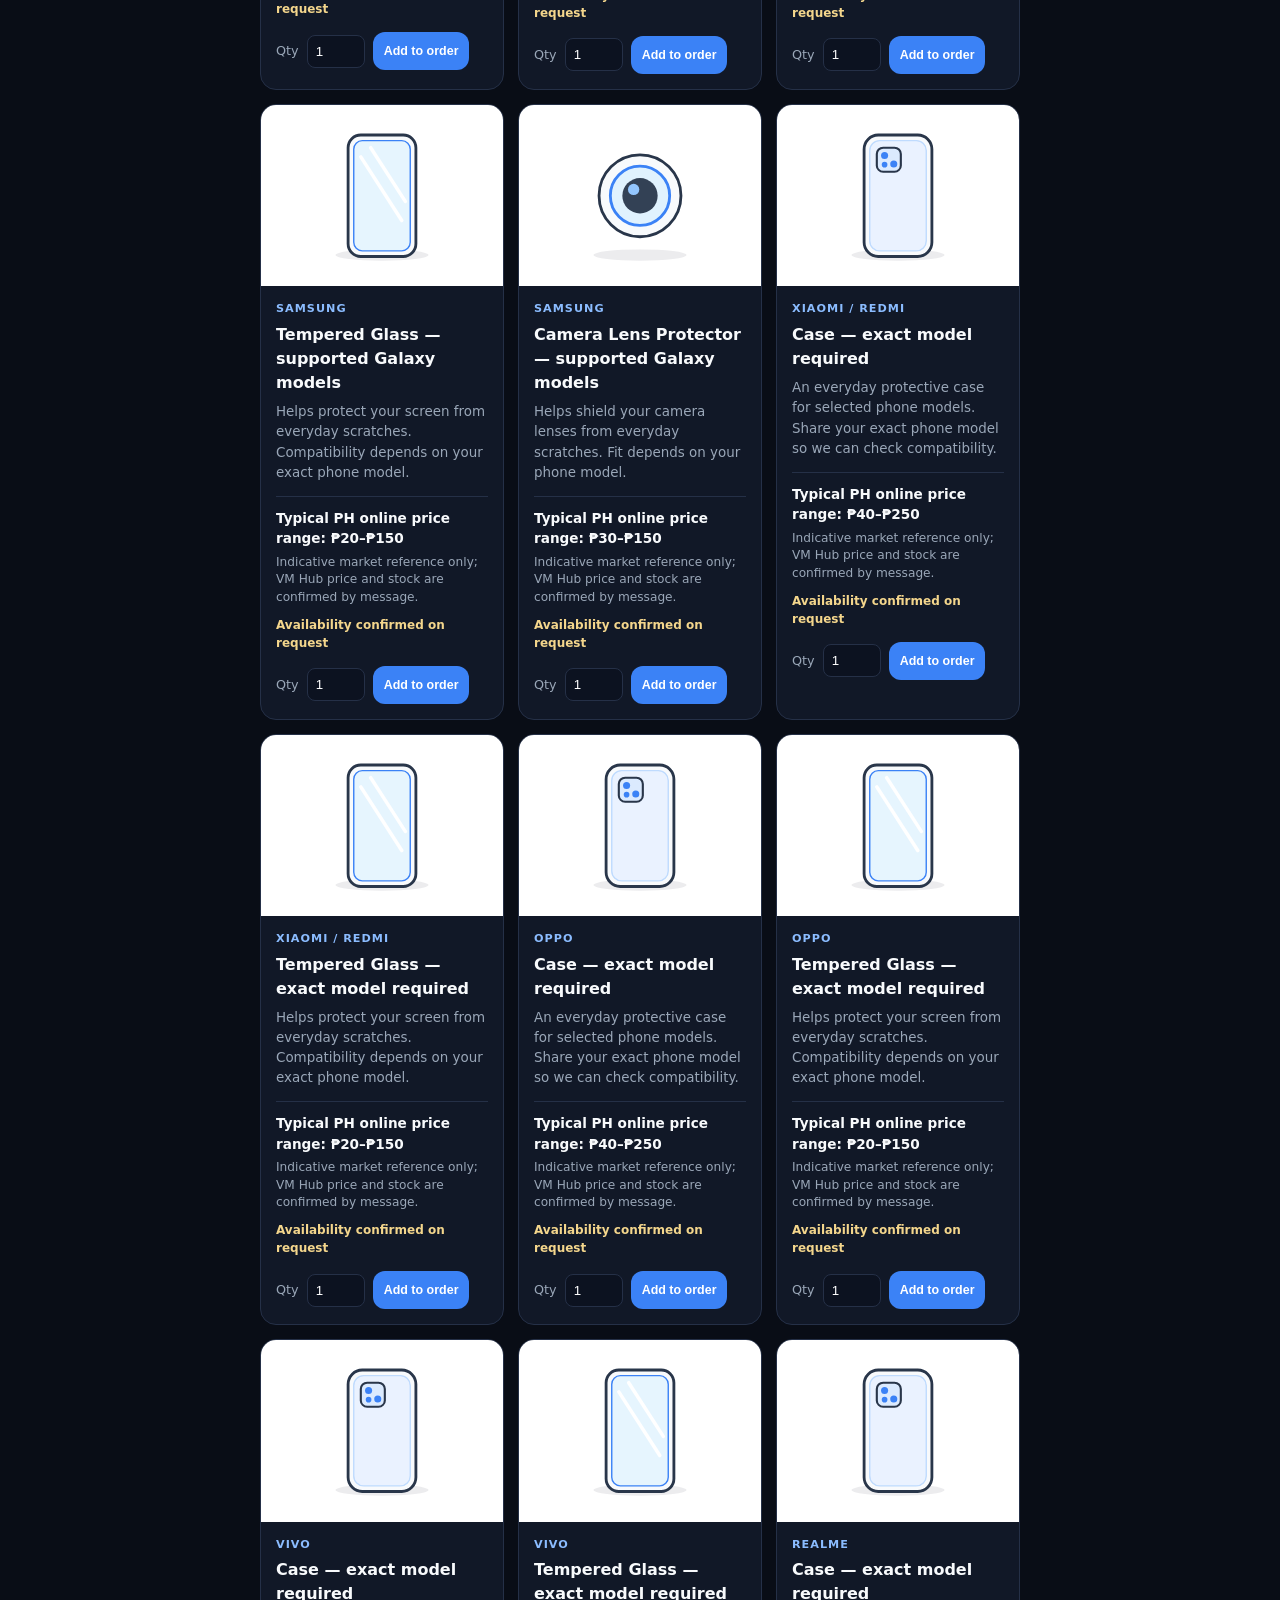
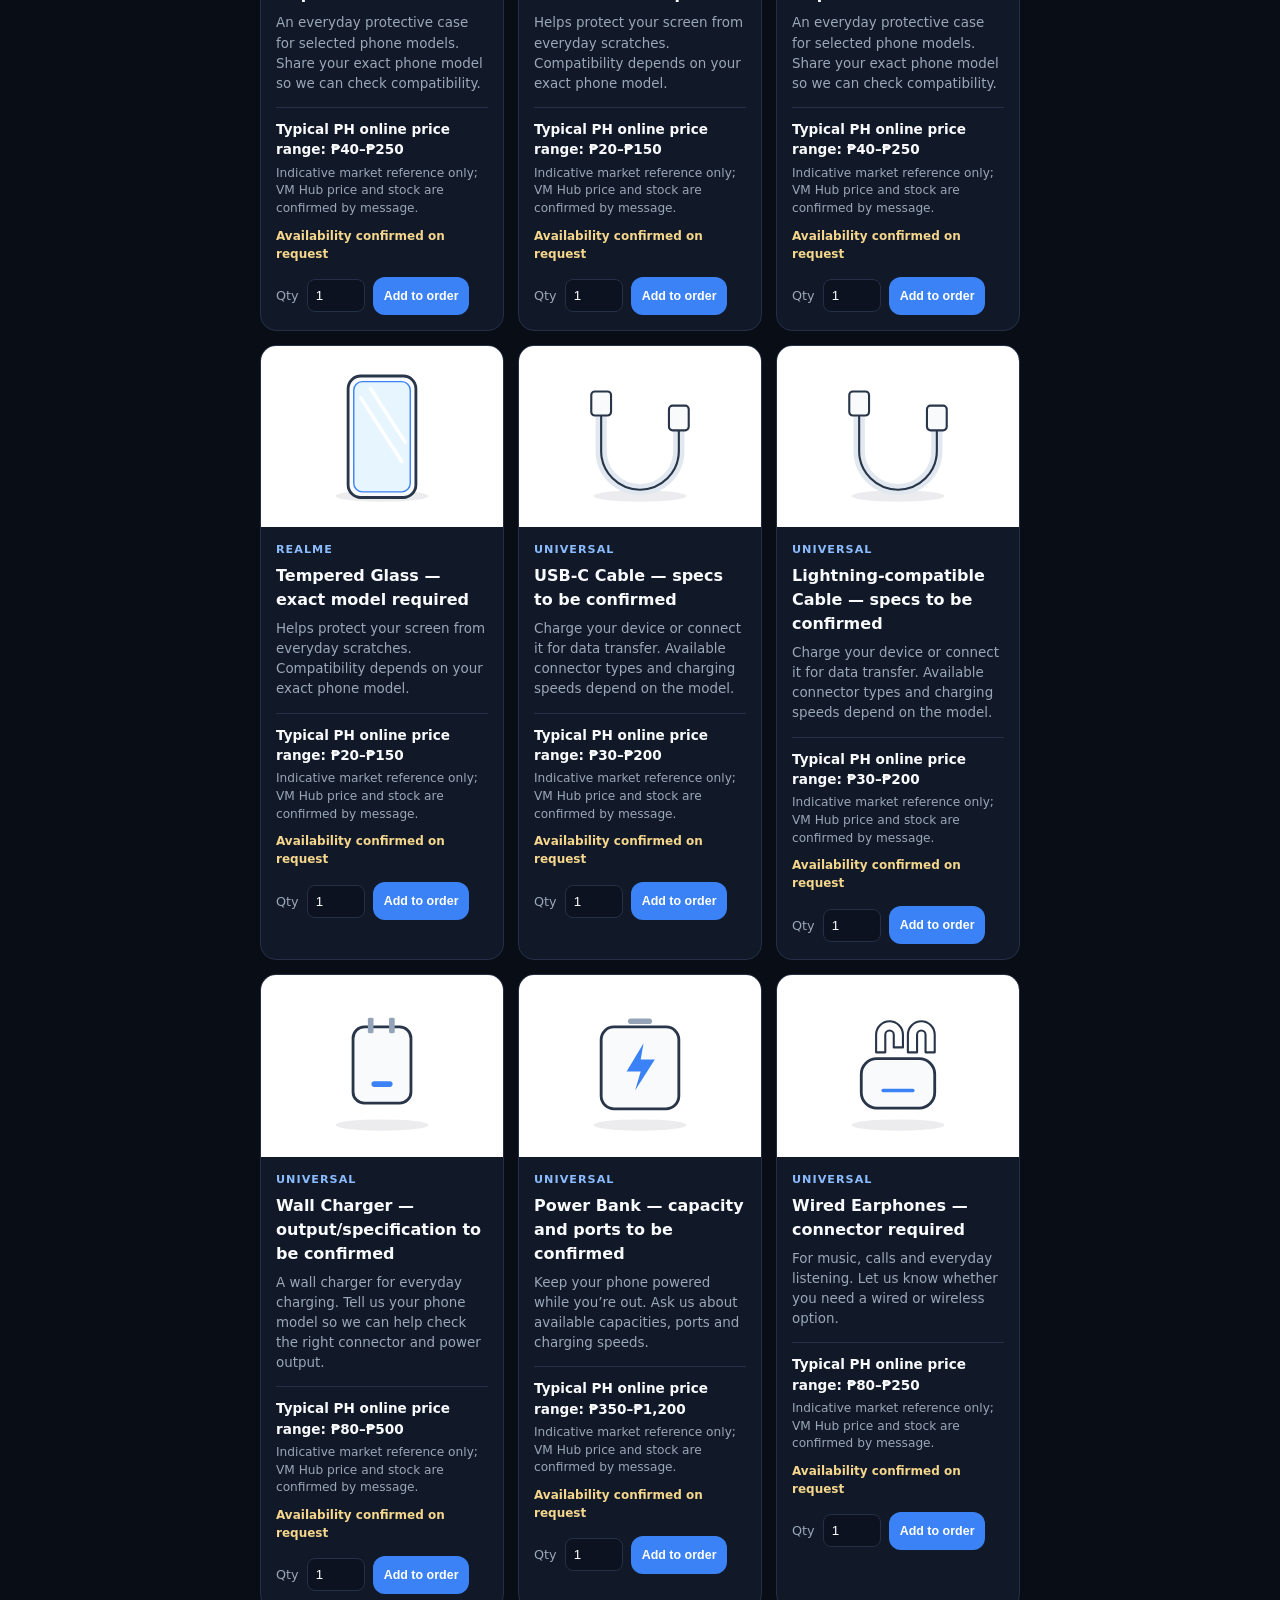
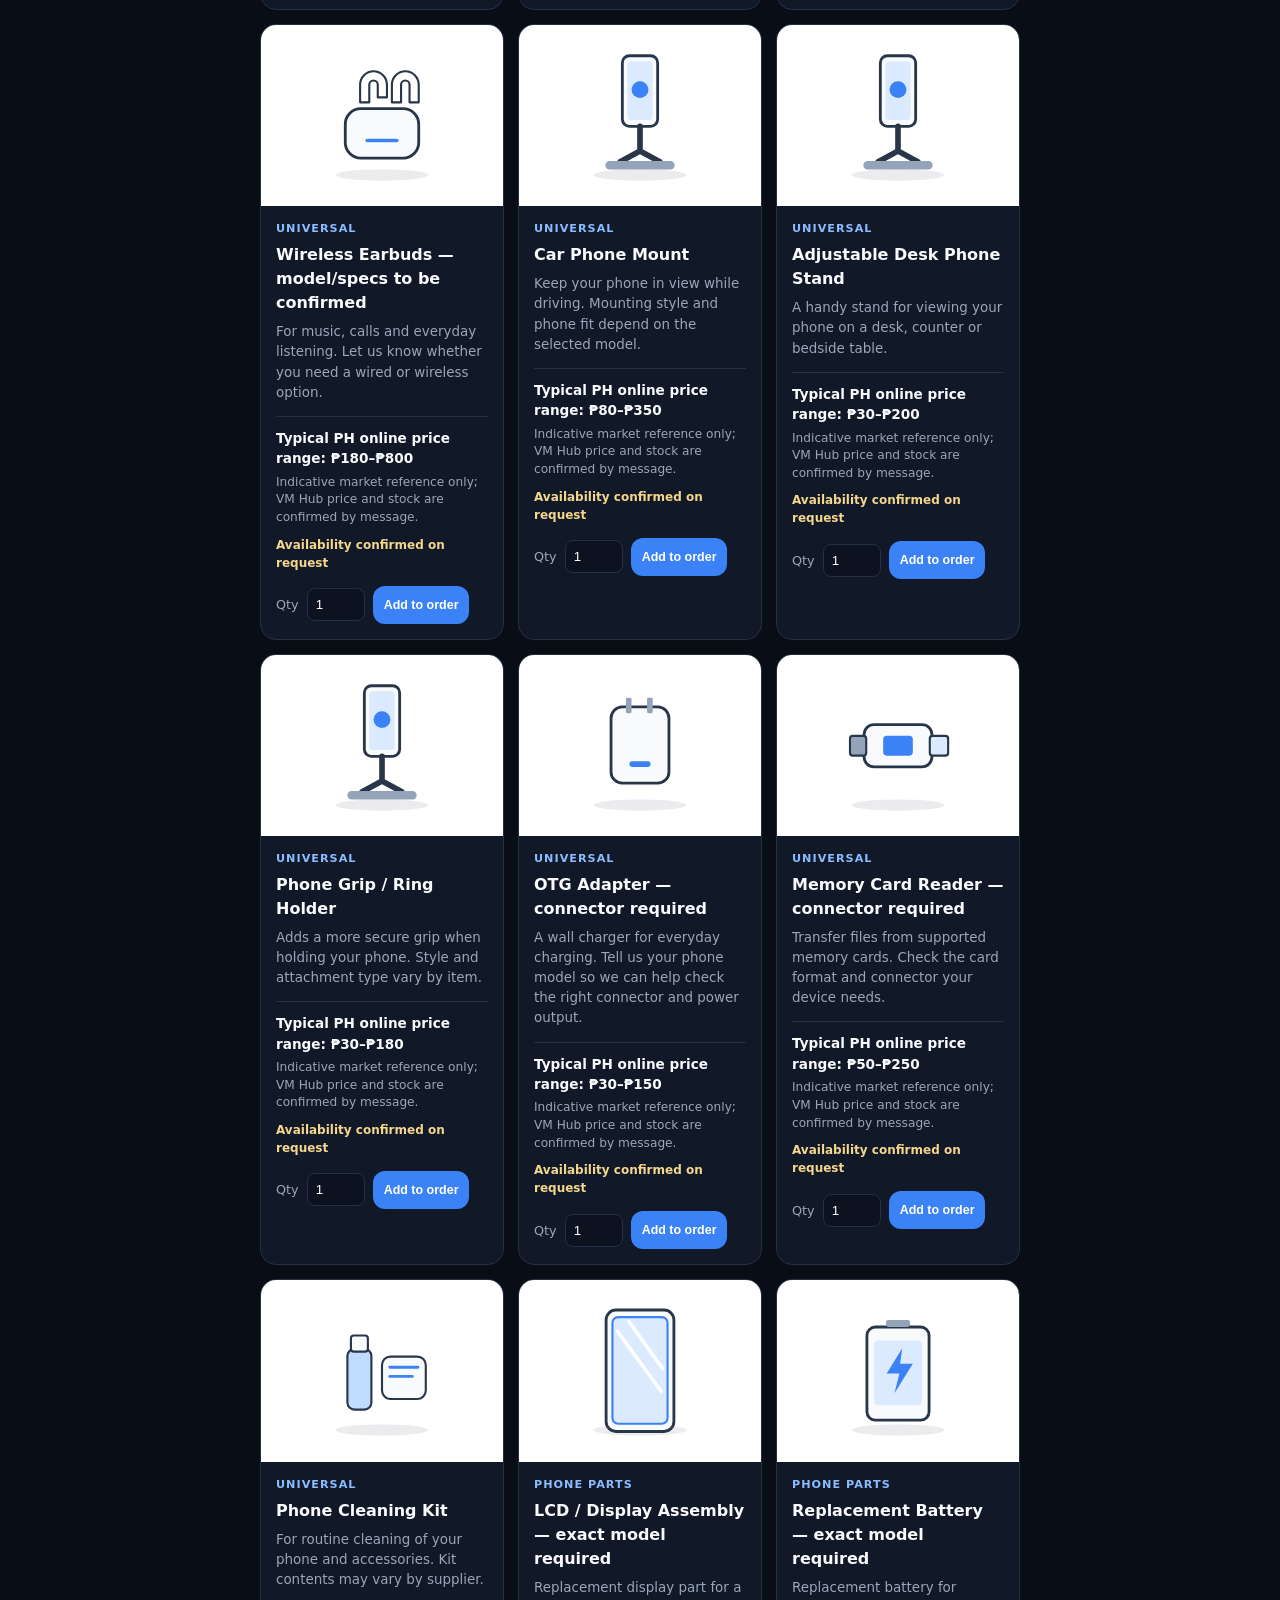
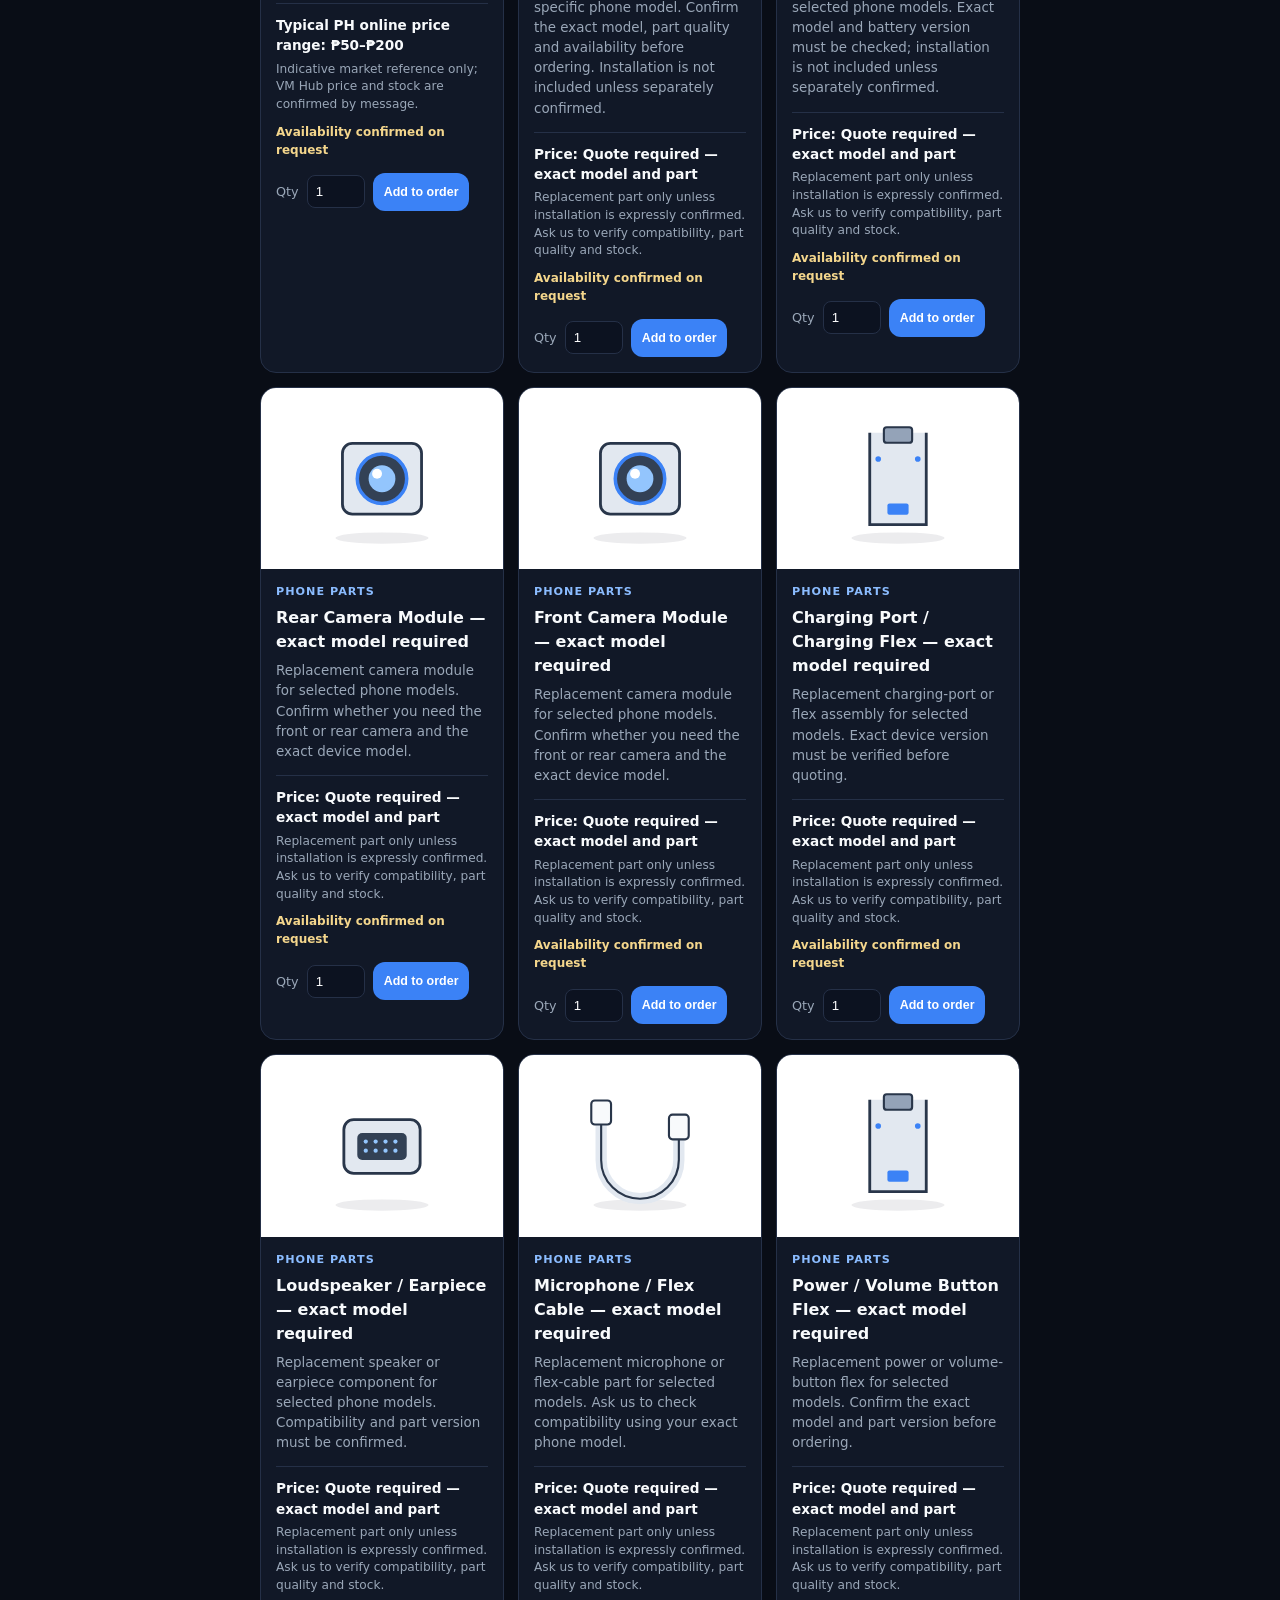
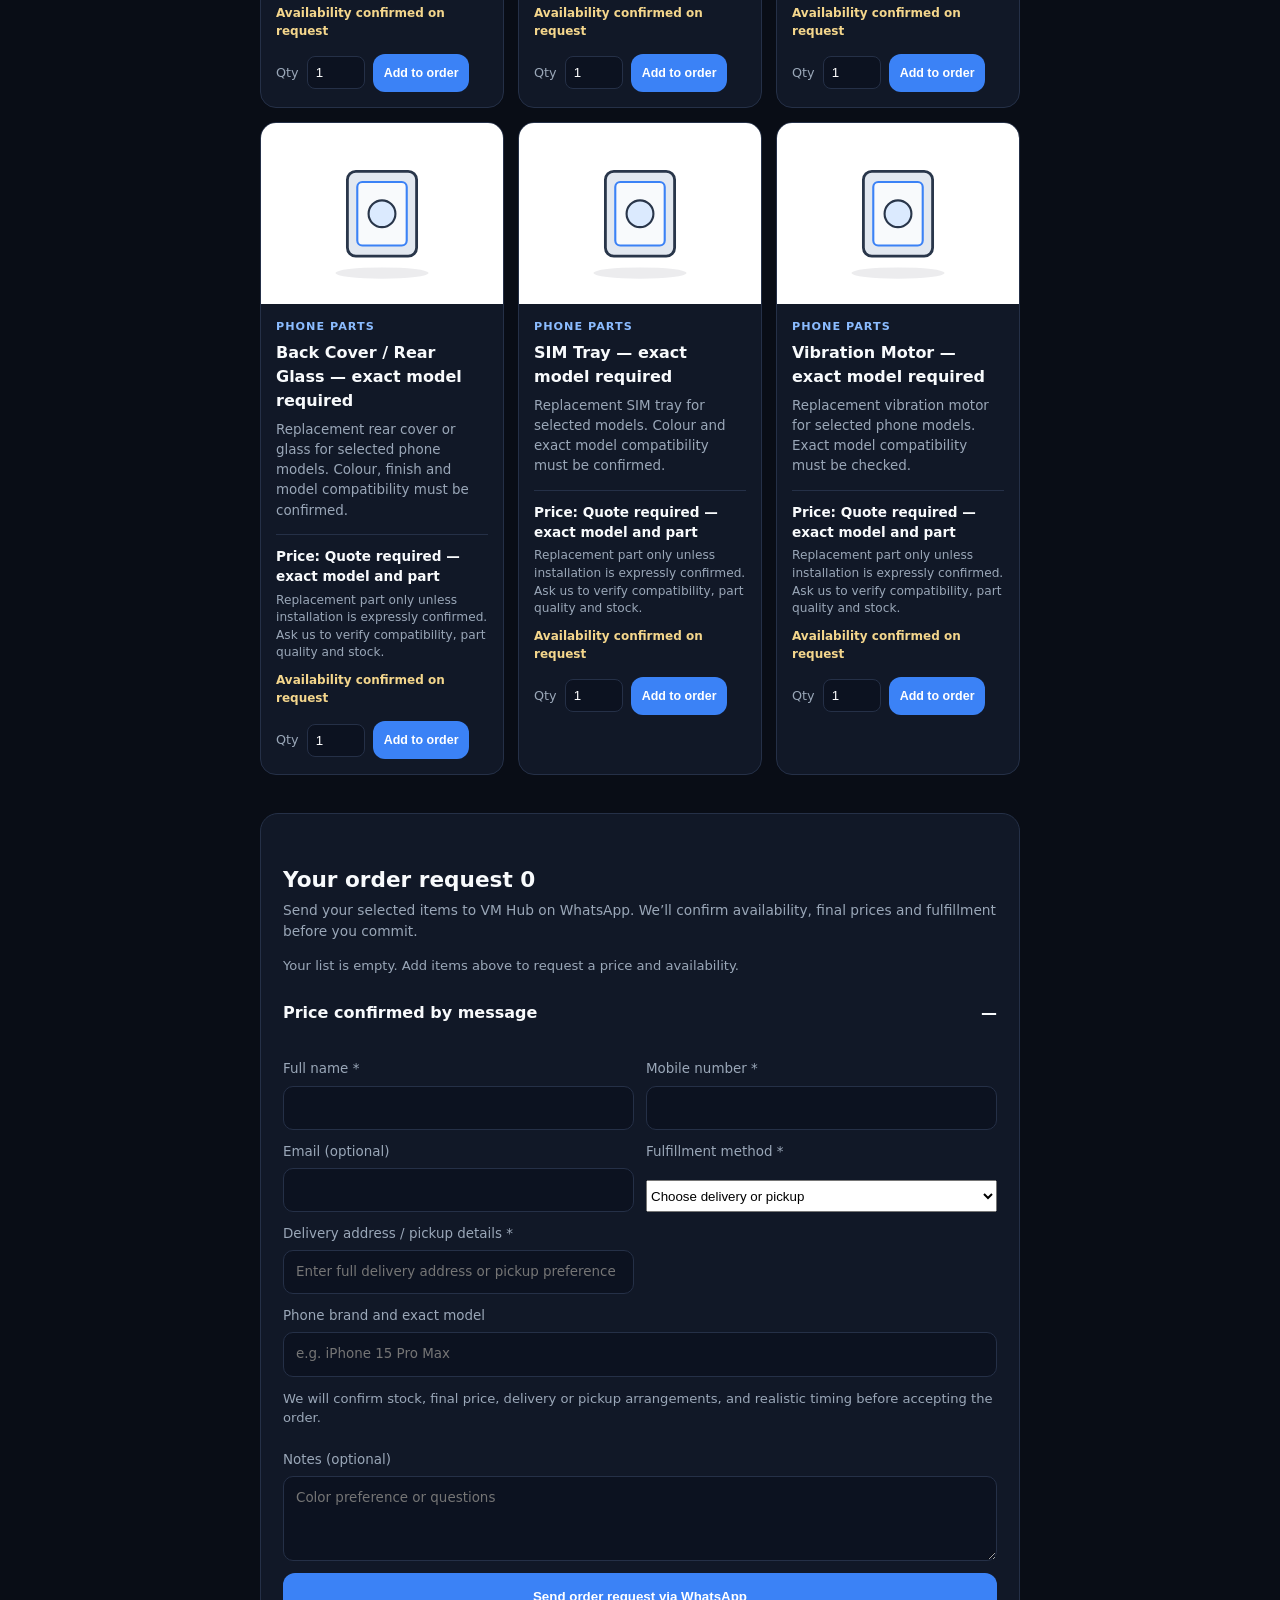
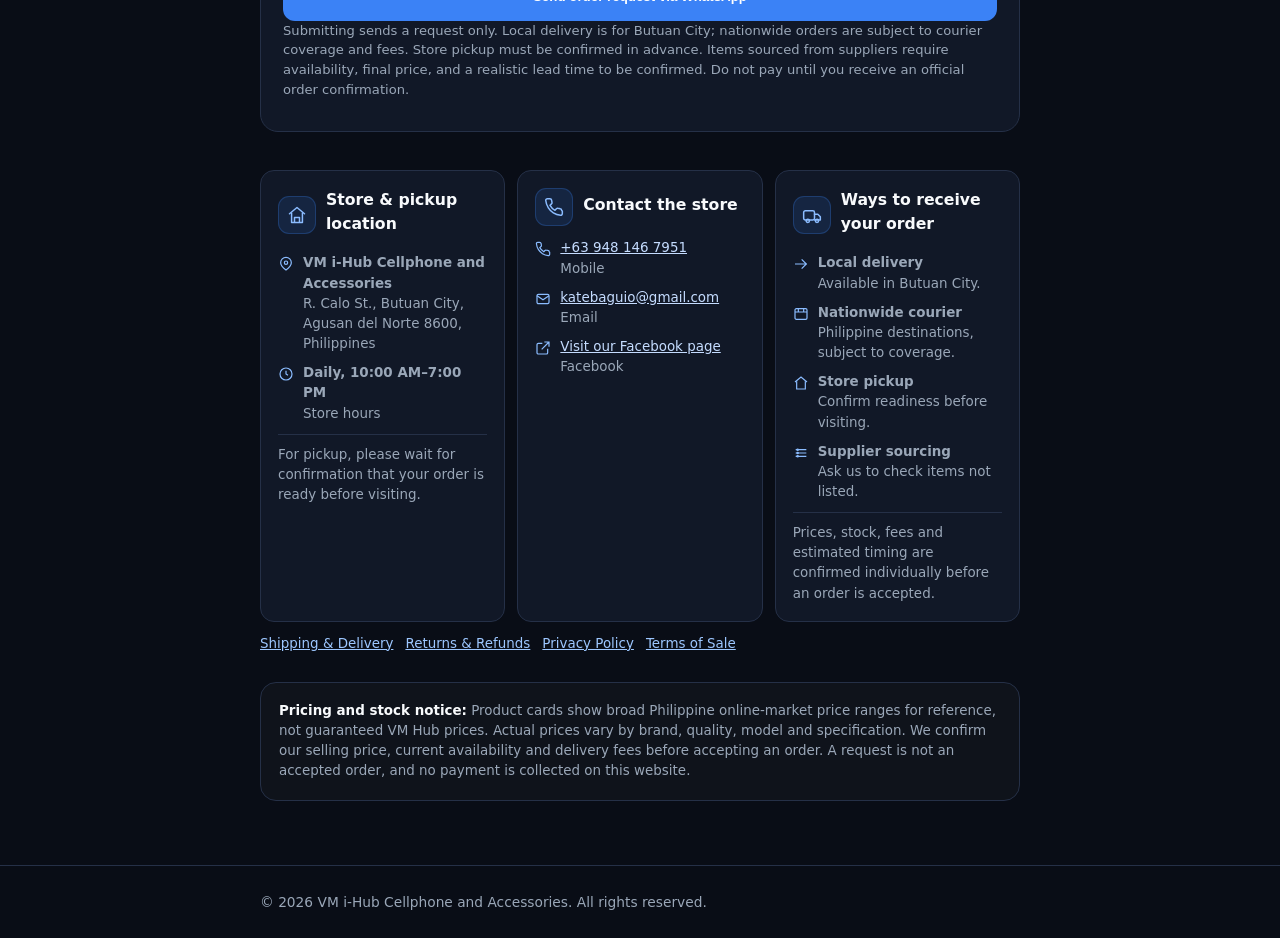
==== commit 12117d5d: "Add About Us navigation link to storefront" ====
--- a/index.html
+++ b/index.html
@@ -39,7 +39,7 @@
   <a class="skip-link" href="#main-content">Skip to content</a>
   <header class="site-header">
     <a class="brand" href="/" aria-label="VM i-Hub home">VM <span>i-HUB</span></a>
-    <nav aria-label="Primary navigation"><a href="#catalog">Shop</a><a href="#contact">Contact</a></nav>
+    <nav aria-label="Primary navigation"><a href="#catalog">Shop</a><a href="./about.html">About Us</a><a href="#contact">Contact</a></nav>
   </header>
 
   <main class="container" id="main-content">
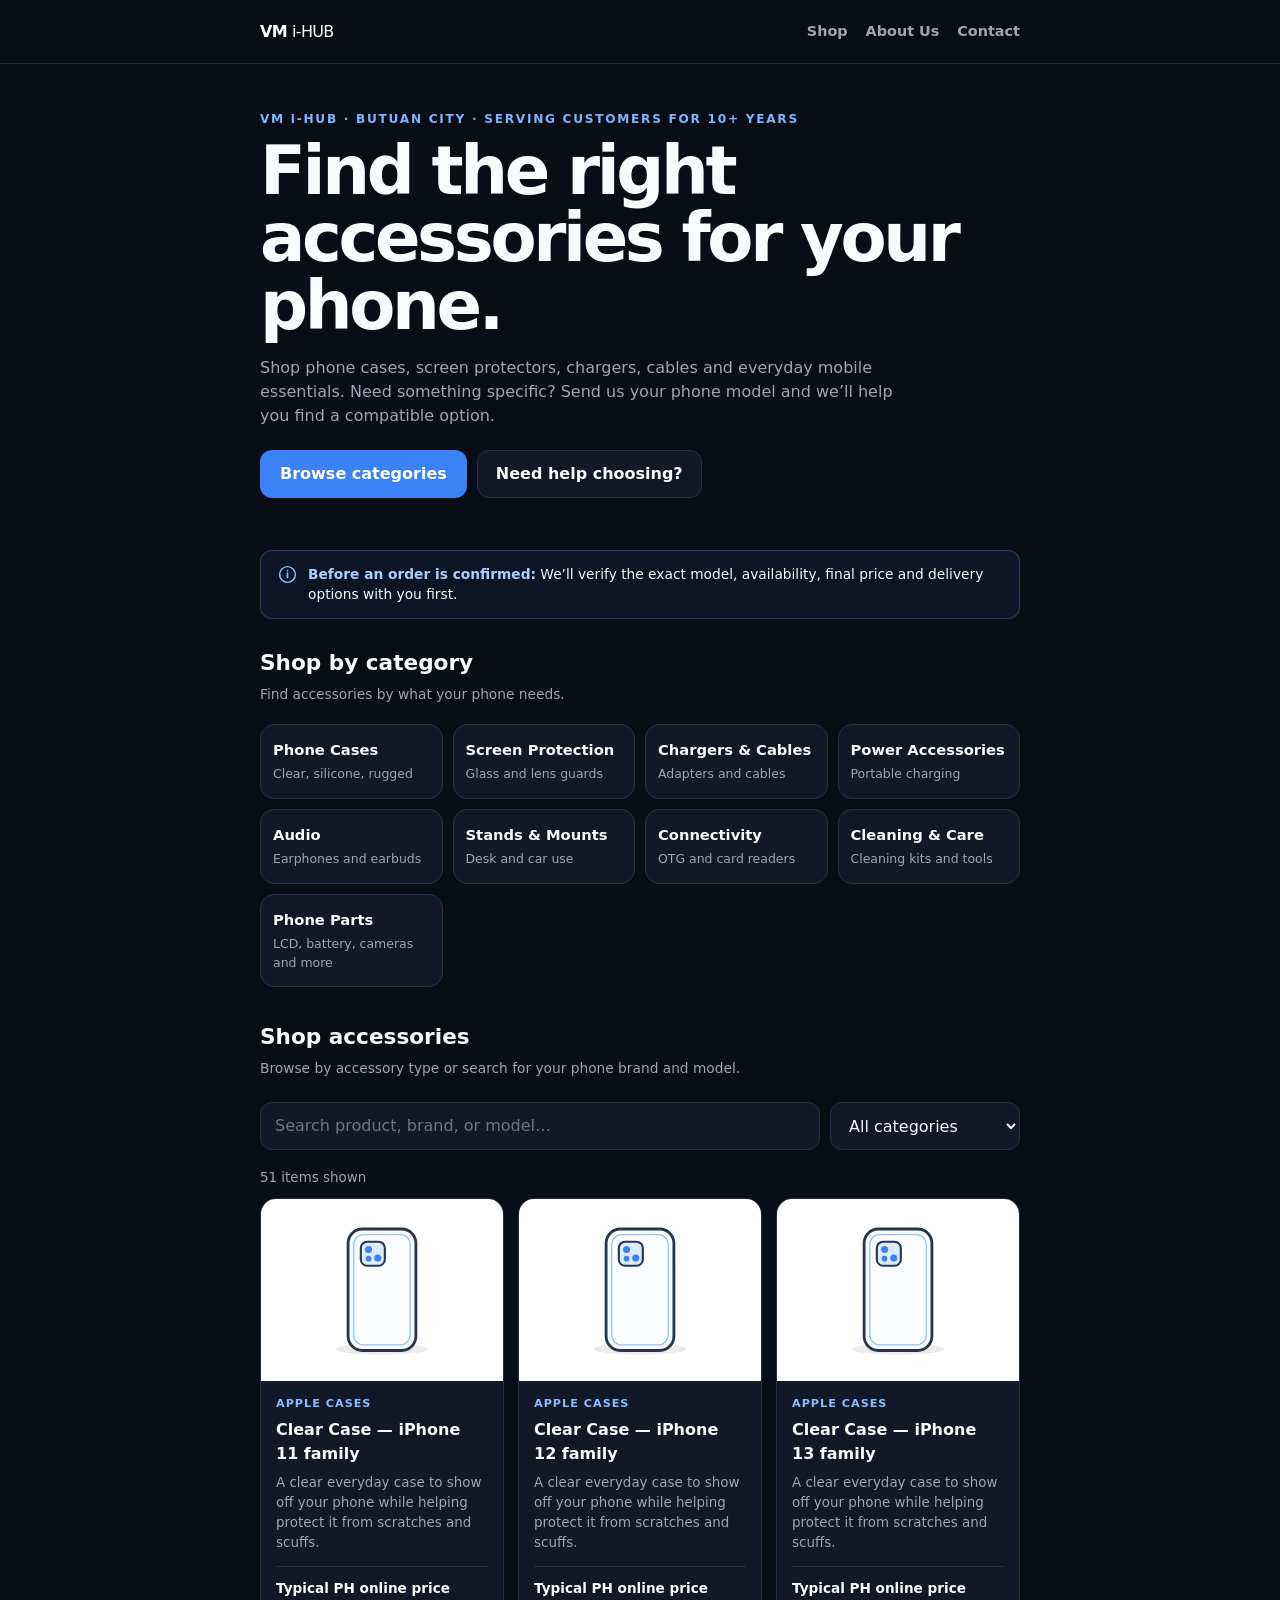
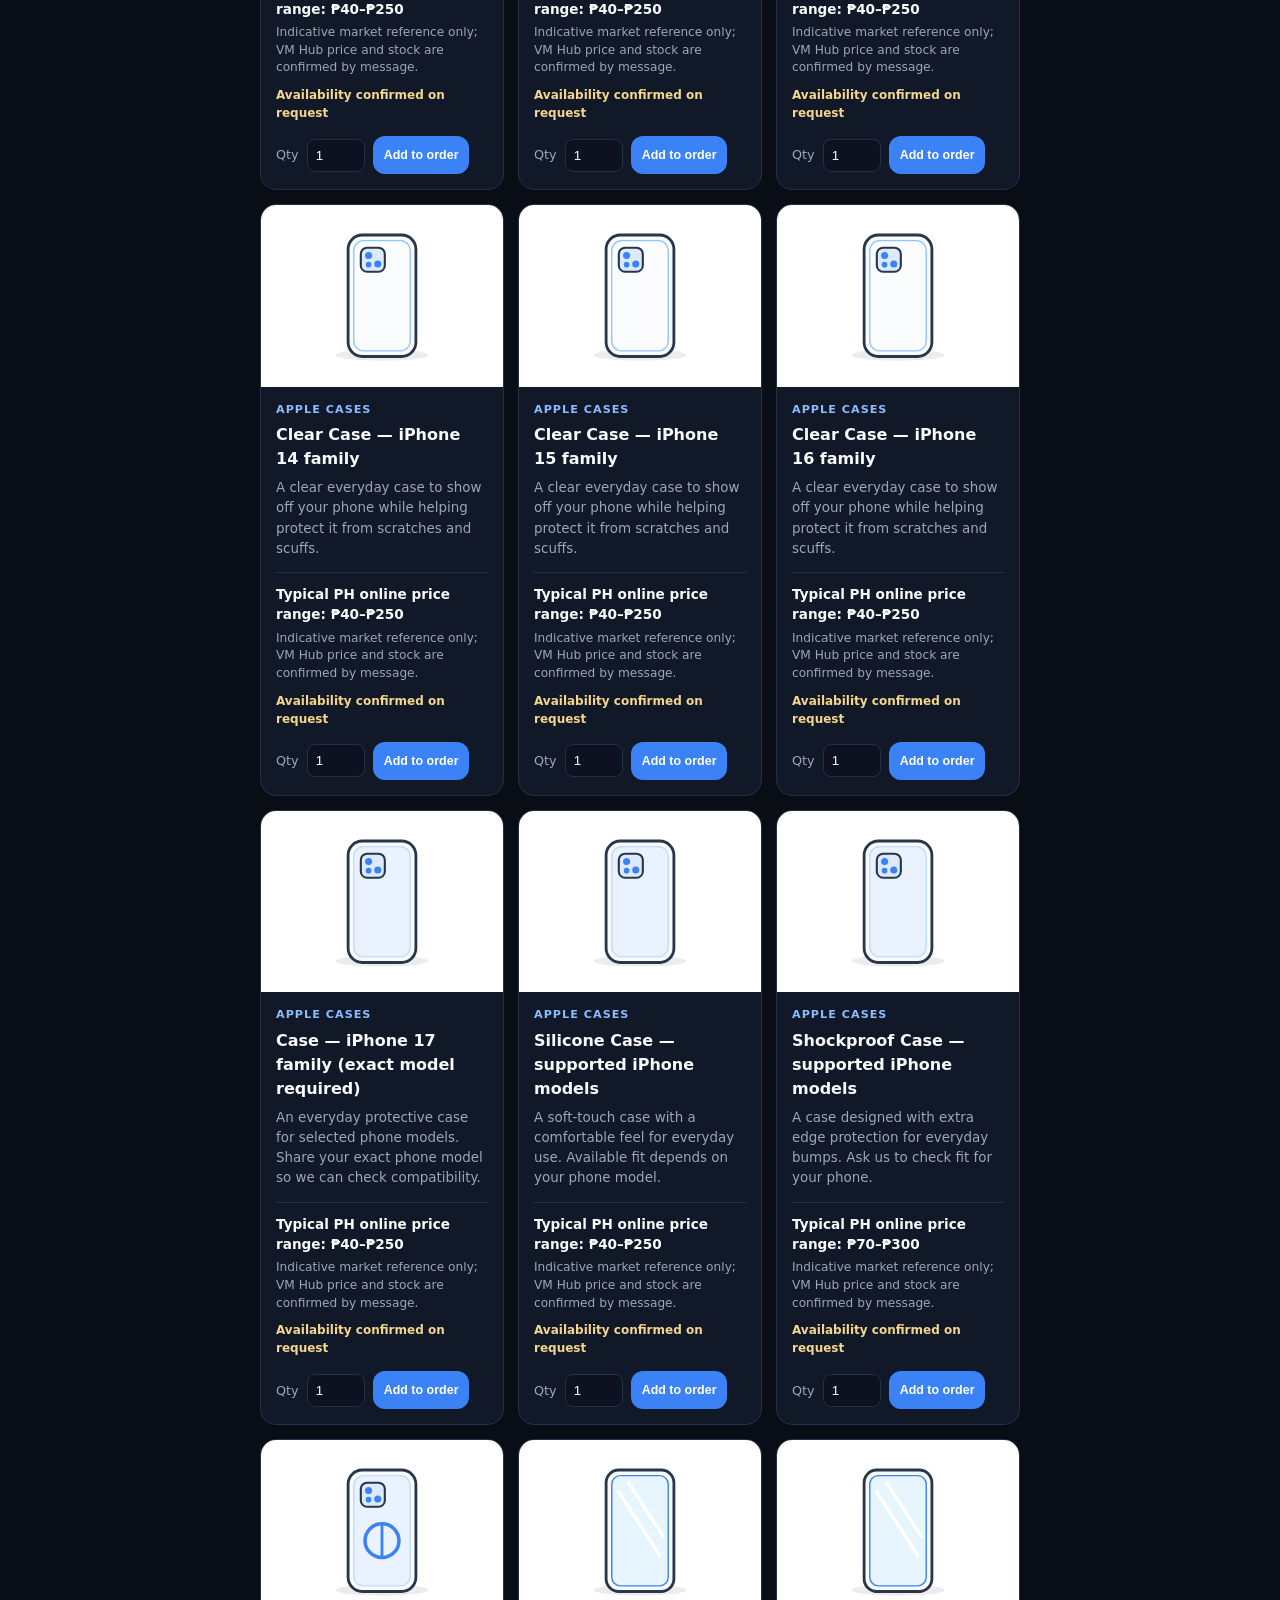
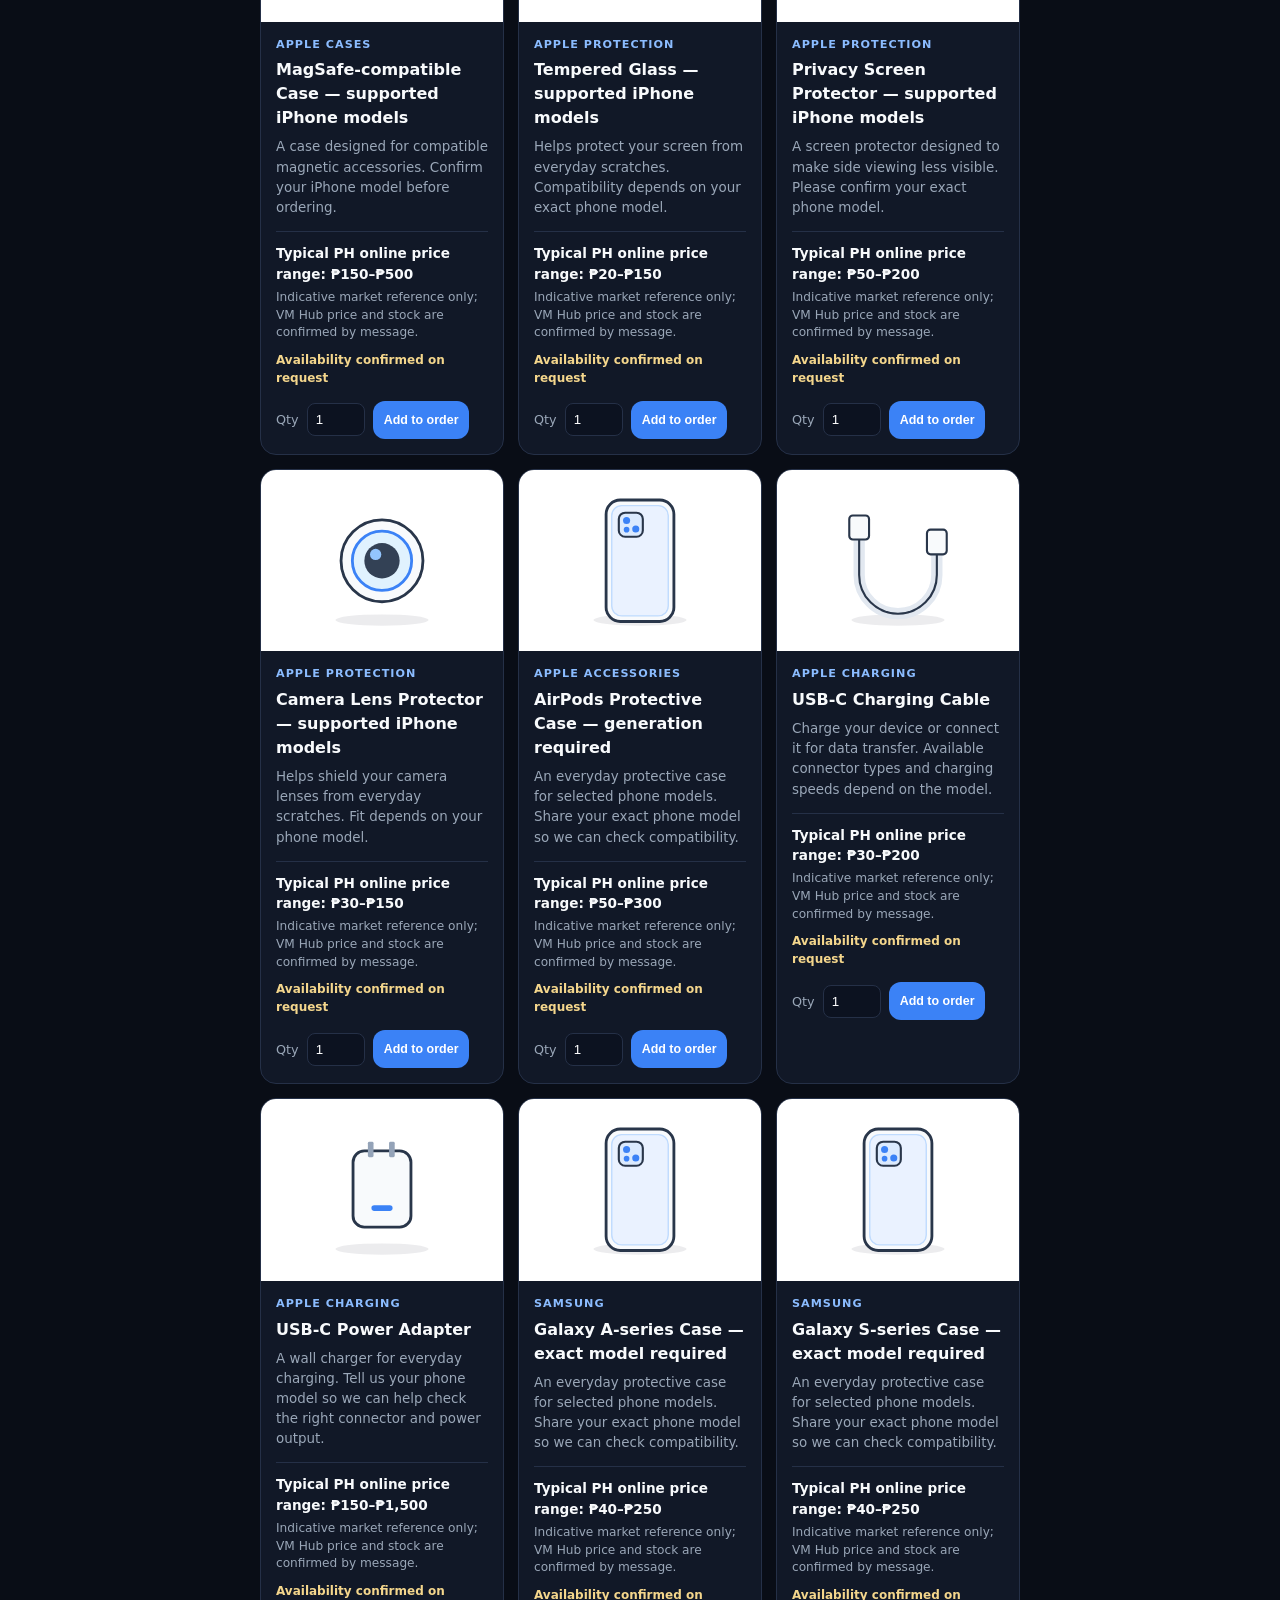
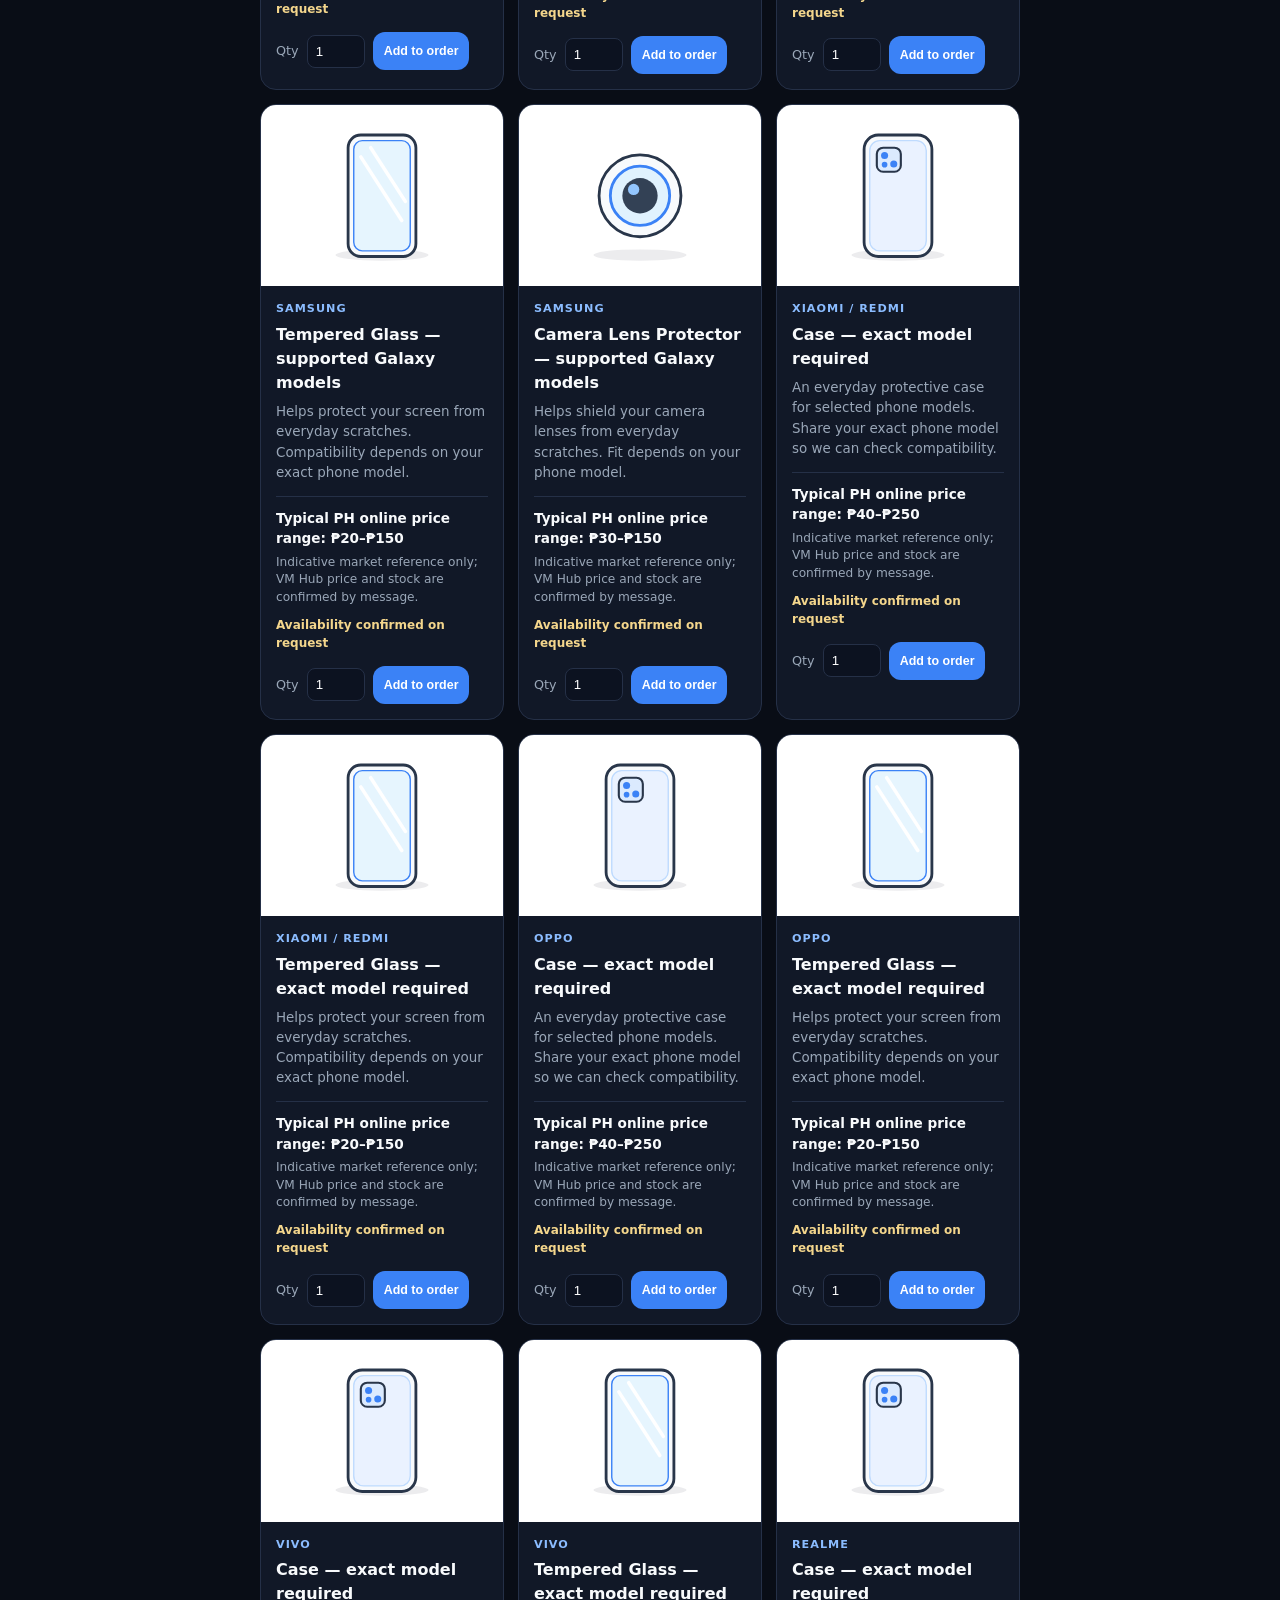
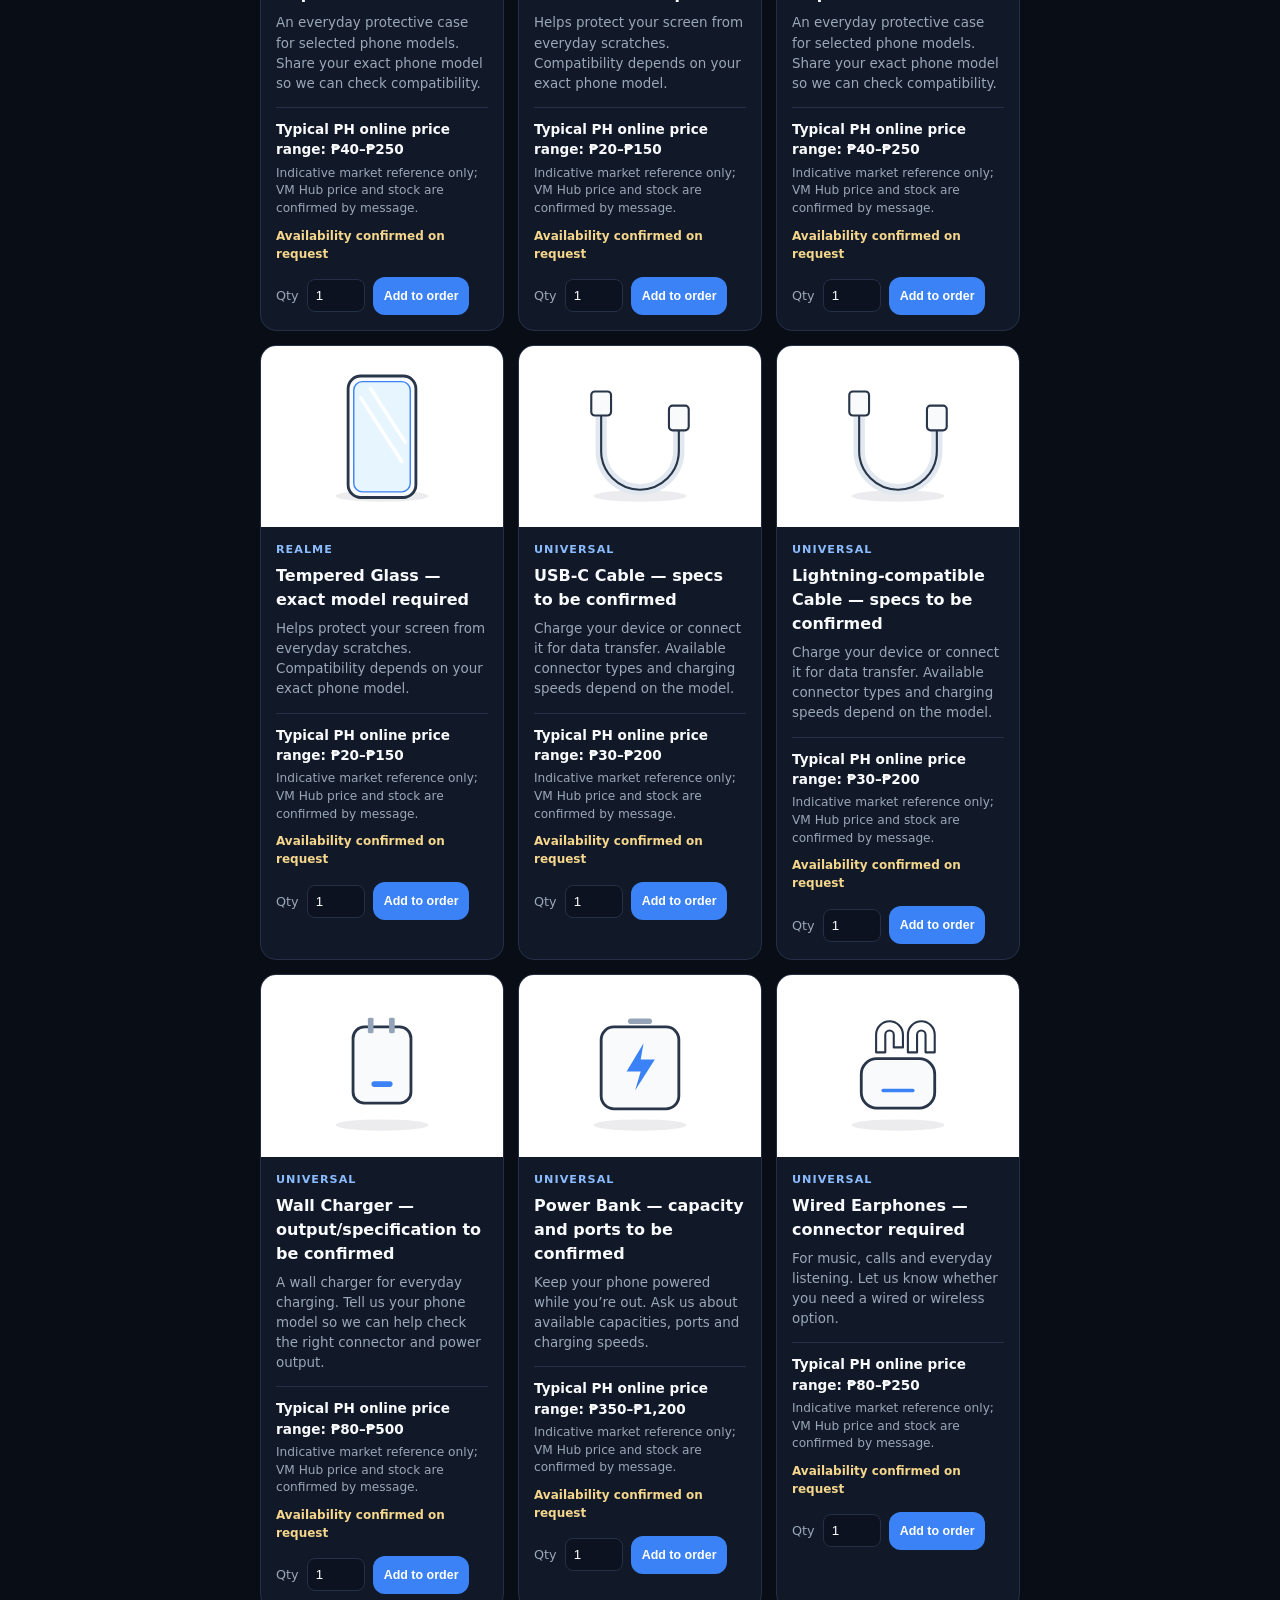
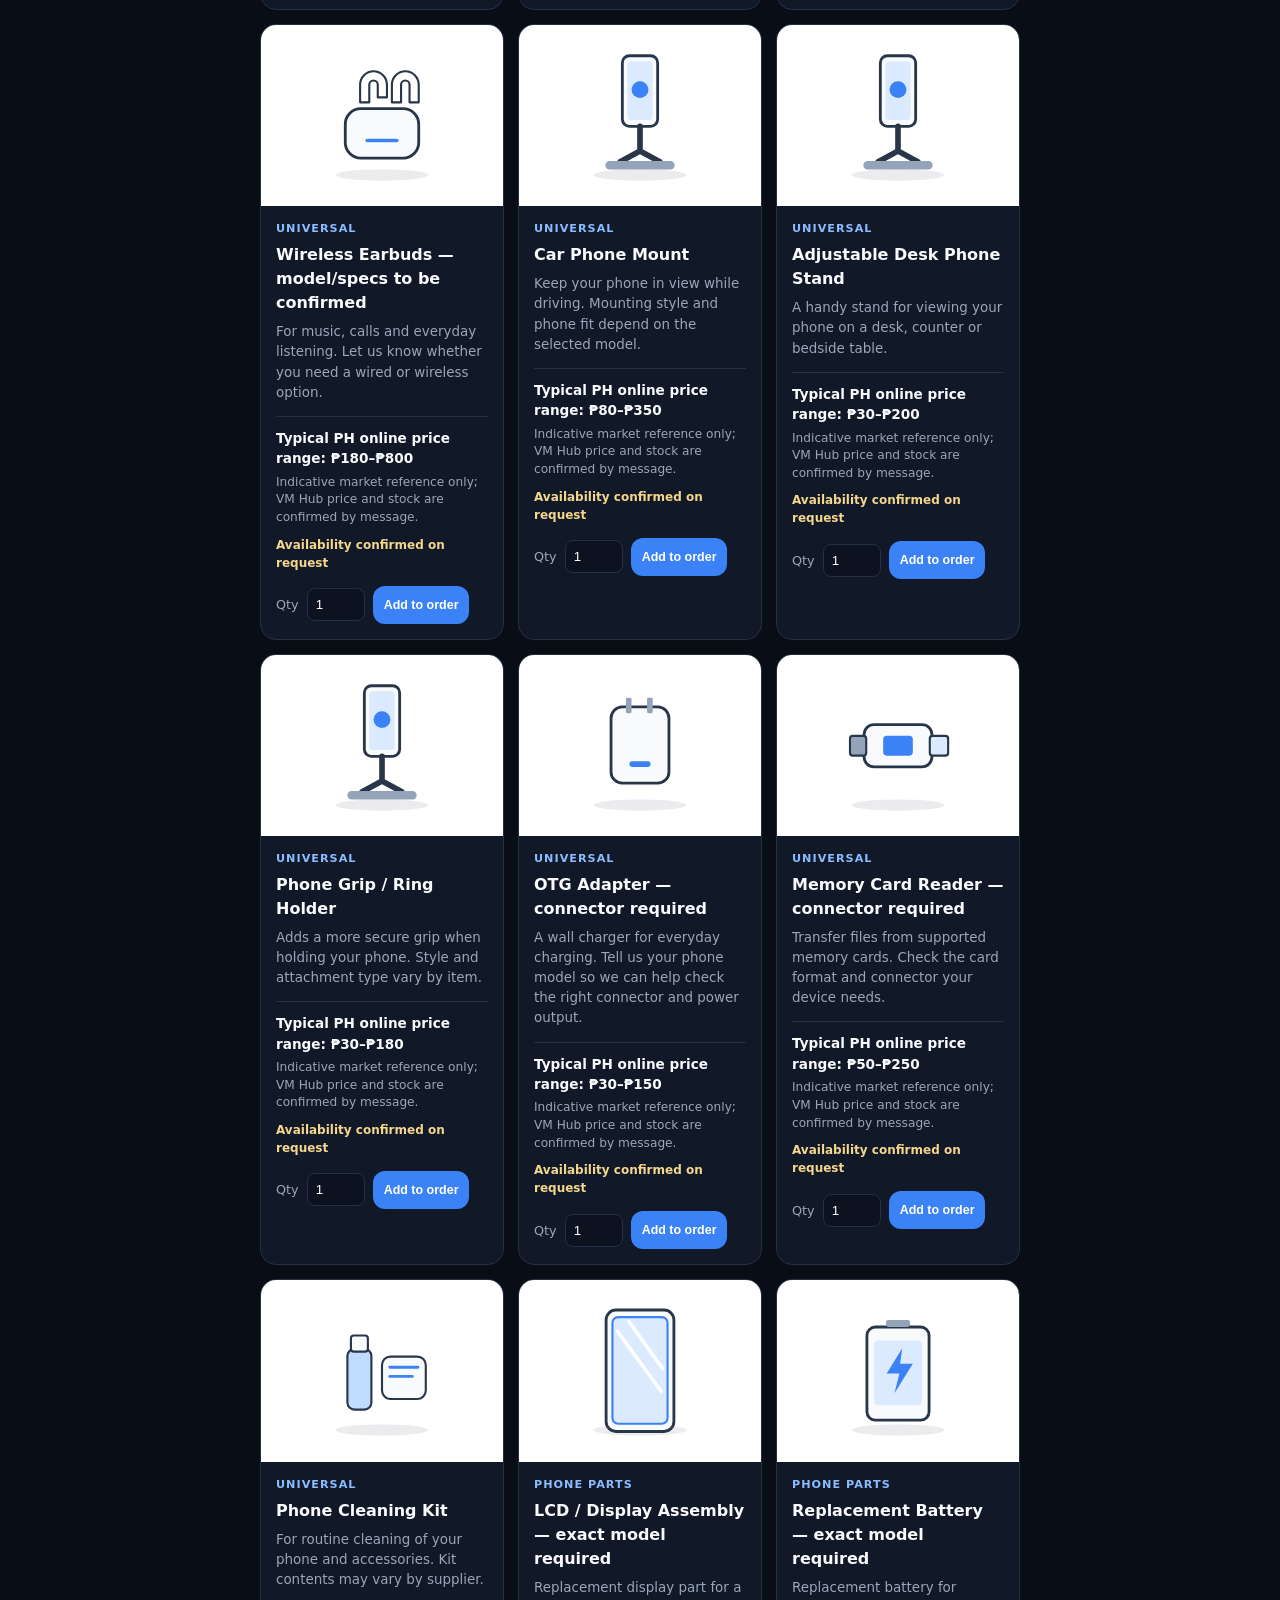
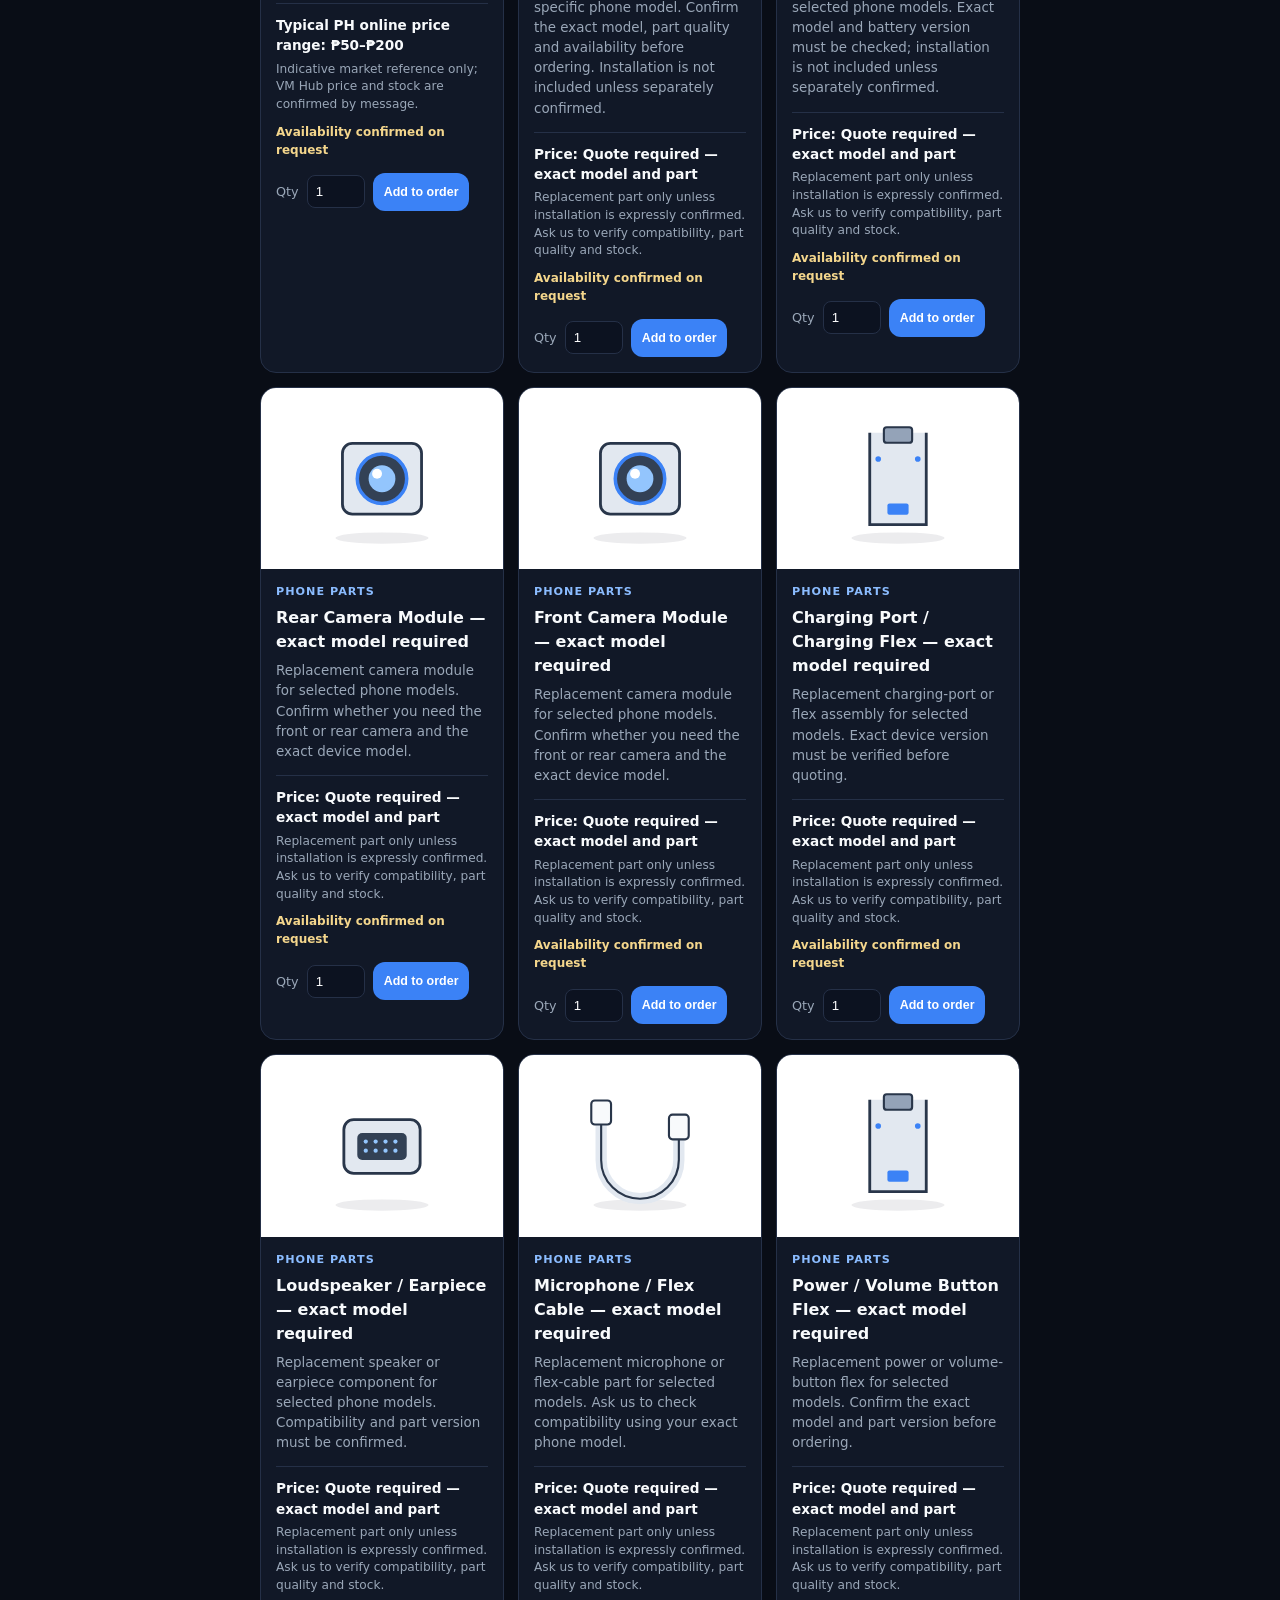
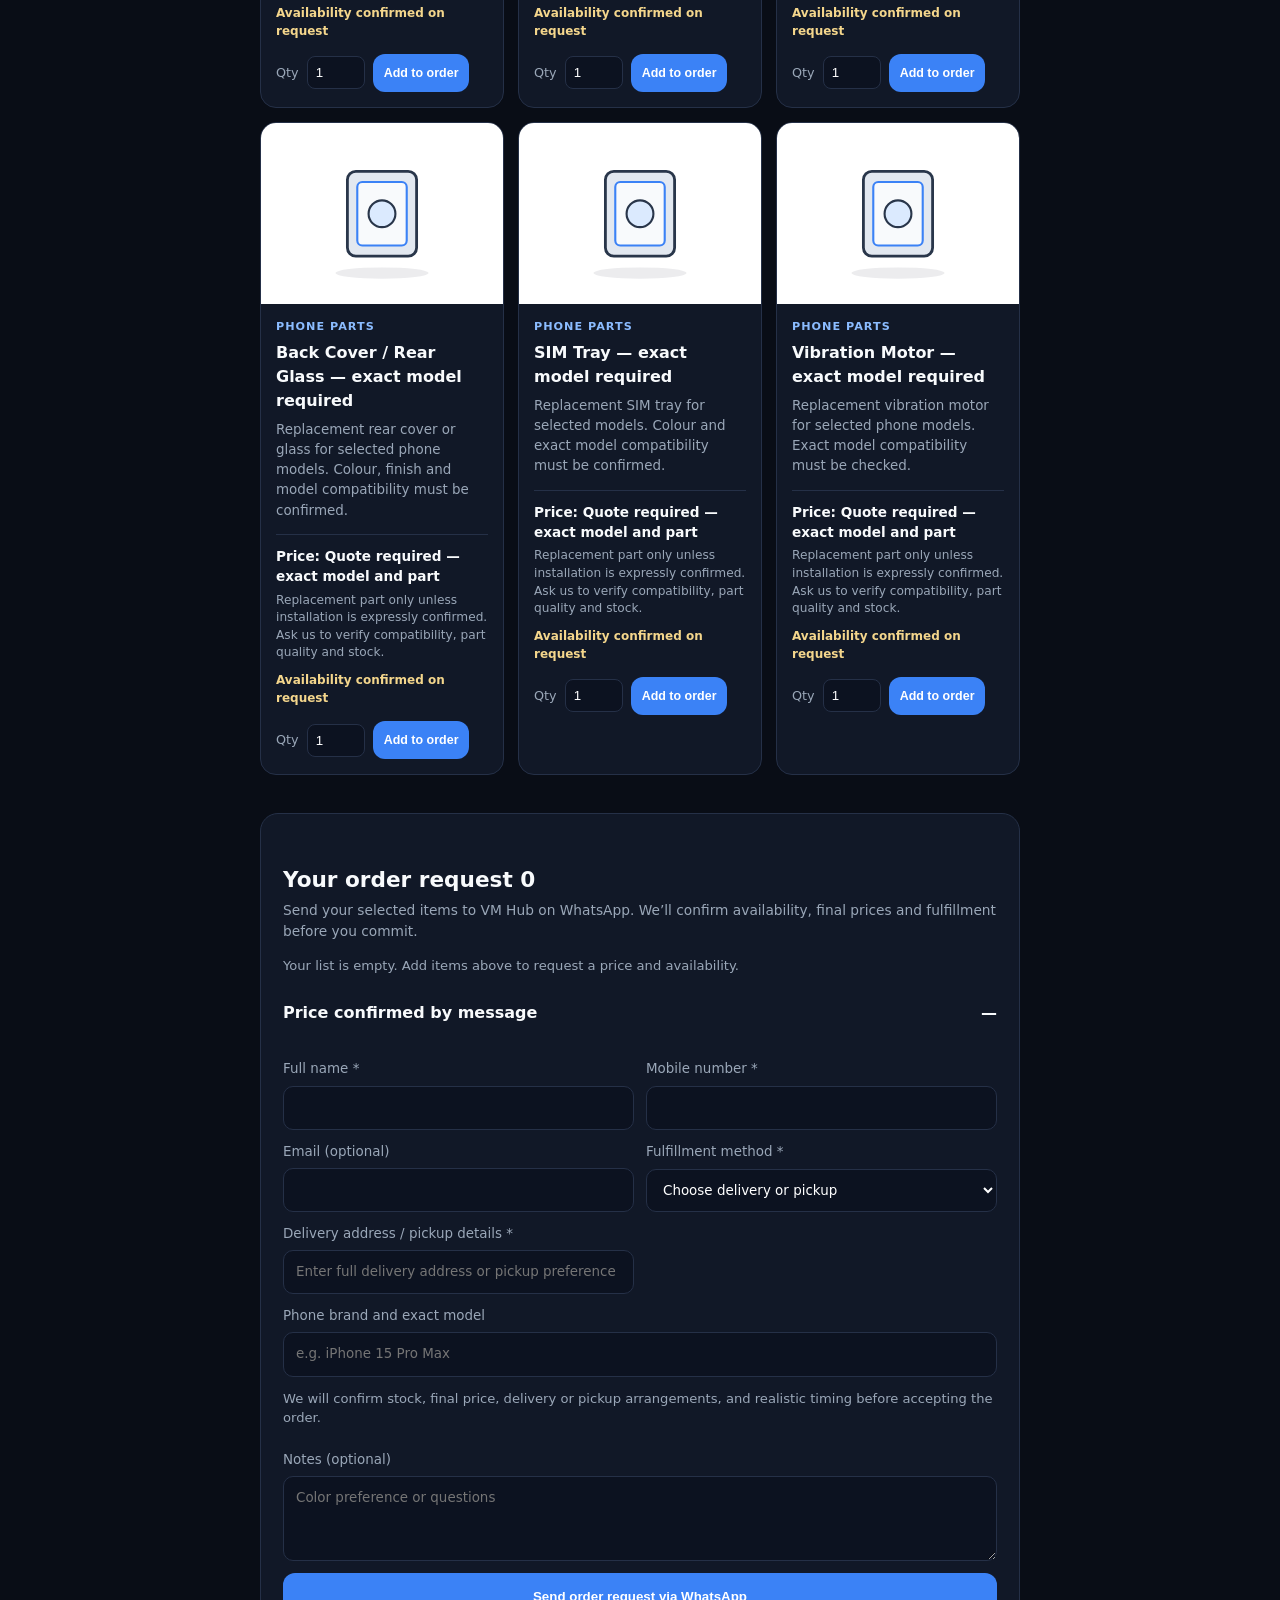
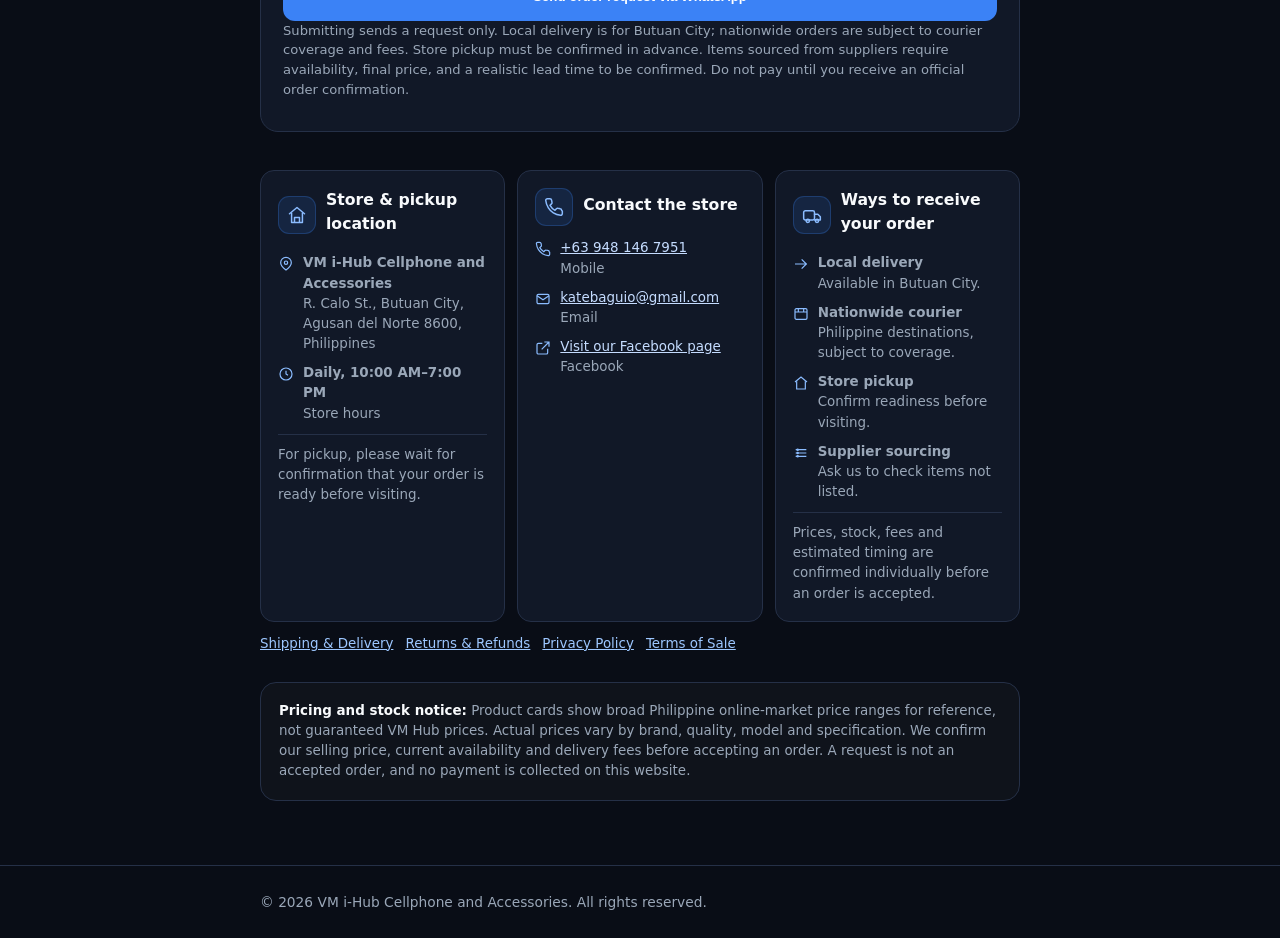
==== commit 2f8c058d: "Fix mobile checkout form layout and prevent narrow overflowing fields" ====
--- a/index.html
+++ b/index.html
@@ -29,9 +29,9 @@
     .category-grid{display:grid;grid-template-columns:repeat(4,minmax(0,1fr));gap:10px;margin:20px 0 34px}.category-link{display:block;padding:14px 12px;border:1px solid var(--vm-border);border-radius:14px;background:var(--vm-surface);text-decoration:none;transition:border-color .18s,background .18s,transform .18s}.category-link:hover,.category-link:focus-visible{border-color:var(--vm-accent);background:var(--vm-accent-soft);transform:translateY(-2px);outline:none}.category-link strong{display:block;font-size:.92rem}.category-link span{display:block;margin-top:4px;color:var(--vm-muted);font-size:.78rem}
     .shop-info{align-items:stretch}.shop-info article{padding:20px;display:flex;flex-direction:column;gap:10px}.info-title{display:flex;align-items:center;gap:10px;margin-bottom:2px}.info-icon{width:38px;height:38px;flex:0 0 38px;display:grid;place-items:center;border:1px solid rgba(59,130,246,.25);border-radius:11px;background:var(--vm-accent-soft);color:#8bbcff}.info-icon svg{width:20px;height:20px;display:block}.shop-info h2{margin:0;font-size:1rem}.info-lines{display:grid;gap:9px}.info-line{display:flex;align-items:flex-start;gap:9px;color:var(--vm-muted);font-size:.84rem}.info-line svg{width:16px;height:16px;flex:0 0 16px;margin-top:3px;color:#8bbcff}.info-line a{color:#c5dcff;overflow-wrap:anywhere}.info-footnote{padding-top:10px;border-top:1px solid var(--vm-border);color:var(--vm-muted);font-size:.8rem}.category-link[aria-pressed="true"]{border-color:var(--vm-accent);background:var(--vm-accent-soft)}
     .catalog-heading{display:flex;align-items:end;justify-content:space-between;gap:16px;margin:28px 0 14px}.catalog-heading h2{margin:0;font-size:1.35rem}.catalog-heading p{margin:4px 0 0;color:var(--vm-muted);font-size:.86rem}
-    .product-grid{display:grid;grid-template-columns:repeat(3,minmax(0,1fr));gap:14px}.product-card{overflow:hidden;border:1px solid var(--vm-border);border-radius:16px;background:var(--vm-surface)}.product-art{display:grid;place-items:center;aspect-ratio:4/3;background:#fff;overflow:hidden}.product-art svg{display:block;width:100%;height:100%;padding:8px}.product-info{padding:15px}.product-info .product-type{margin:0 0 5px;color:#8bbcff;font-size:.7rem;font-weight:850;letter-spacing:.09em;text-transform:uppercase}.product-info h3{margin:0 0 7px;font-size:1rem}.product-info p{margin:0;color:var(--vm-muted);font-size:.84rem}.product-price{margin-top:13px;padding-top:11px;border-top:1px solid var(--vm-border);font-size:.85rem;font-weight:750}.product-info .price-note{margin-top:5px;font-size:.76rem;line-height:1.45;color:var(--vm-muted)}.availability-label{display:inline-block;margin-top:9px;color:#f4d68c;font-size:.75rem;font-weight:700}.product-buy{display:flex;align-items:center;gap:8px;margin-top:12px;flex-wrap:wrap}.product-buy label{font-size:.8rem;color:var(--vm-muted)}.qty-input{width:58px;padding:8px;border-radius:8px;border:1px solid var(--vm-border);background:#0c1220;color:#fff}.add-to-cart{min-height:38px;padding:0 11px;font-size:.78rem;border:0;cursor:pointer}.cart-section{margin:38px 0;padding:22px;border:1px solid var(--vm-border);border-radius:18px;background:var(--vm-surface)}.cart-row{display:grid;grid-template-columns:1fr auto auto;gap:12px;align-items:center;padding:12px 0;border-bottom:1px solid var(--vm-border);font-size:.86rem}.remove-item{background:transparent;border:0;color:#f4a7a7;cursor:pointer}.cart-total{display:flex;justify-content:space-between;gap:12px;padding:16px 0;font-weight:800}.checkout-form{display:grid;grid-template-columns:1fr 1fr;gap:12px;margin-top:18px}.checkout-form label{display:grid;gap:6px;font-size:.84rem;color:var(--vm-muted)}.checkout-form input,.checkout-form textarea{width:100%;padding:11px 12px;border-radius:10px;border:1px solid var(--vm-border);background:#0c1220;color:#fff;font:inherit}.checkout-form .full{grid-column:1/-1}.checkout-form button{border:0;cursor:pointer}.policy-links{display:flex;flex-wrap:wrap;gap:12px;margin-top:12px}.policy-links a{color:#9dc7ff;font-size:.84rem}
+    .product-grid{display:grid;grid-template-columns:repeat(3,minmax(0,1fr));gap:14px}.product-card{overflow:hidden;border:1px solid var(--vm-border);border-radius:16px;background:var(--vm-surface)}.product-art{display:grid;place-items:center;aspect-ratio:4/3;background:#fff;overflow:hidden}.product-art svg{display:block;width:100%;height:100%;padding:8px}.product-info{padding:15px}.product-info .product-type{margin:0 0 5px;color:#8bbcff;font-size:.7rem;font-weight:850;letter-spacing:.09em;text-transform:uppercase}.product-info h3{margin:0 0 7px;font-size:1rem}.product-info p{margin:0;color:var(--vm-muted);font-size:.84rem}.product-price{margin-top:13px;padding-top:11px;border-top:1px solid var(--vm-border);font-size:.85rem;font-weight:750}.product-info .price-note{margin-top:5px;font-size:.76rem;line-height:1.45;color:var(--vm-muted)}.availability-label{display:inline-block;margin-top:9px;color:#f4d68c;font-size:.75rem;font-weight:700}.product-buy{display:flex;align-items:center;gap:8px;margin-top:12px;flex-wrap:wrap}.product-buy label{font-size:.8rem;color:var(--vm-muted)}.qty-input{width:58px;padding:8px;border-radius:8px;border:1px solid var(--vm-border);background:#0c1220;color:#fff}.add-to-cart{min-height:38px;padding:0 11px;font-size:.78rem;border:0;cursor:pointer}.cart-section{margin:38px 0;padding:22px;border:1px solid var(--vm-border);border-radius:18px;background:var(--vm-surface)}.cart-row{display:grid;grid-template-columns:1fr auto auto;gap:12px;align-items:center;padding:12px 0;border-bottom:1px solid var(--vm-border);font-size:.86rem}.remove-item{background:transparent;border:0;color:#f4a7a7;cursor:pointer}.cart-total{display:flex;justify-content:space-between;gap:12px;padding:16px 0;font-weight:800}.checkout-form{display:grid;grid-template-columns:1fr 1fr;gap:12px;margin-top:18px}.checkout-form label{display:grid;gap:6px;font-size:.84rem;color:var(--vm-muted)}.checkout-form input,.checkout-form textarea,.checkout-form select{width:100%;min-width:0;max-width:100%;box-sizing:border-box;padding:11px 12px;border-radius:10px;border:1px solid var(--vm-border);background:#0c1220;color:#fff;font:inherit}.checkout-form .full{grid-column:1/-1;min-width:0}.checkout-form button{border:0;cursor:pointer}.policy-links{display:flex;flex-wrap:wrap;gap:12px;margin-top:12px}.policy-links a{color:#9dc7ff;font-size:.84rem}
     .shop-info{display:grid;grid-template-columns:repeat(3,1fr);gap:12px;margin-top:30px}.shop-info article{padding:17px;border:1px solid var(--vm-border);border-radius:14px;background:var(--vm-surface)}.shop-info h2{margin:0 0 6px;font-size:.98rem}.shop-info p{margin:0;color:var(--vm-muted);font-size:.84rem}
-    @media(max-width:700px){.category-grid{grid-template-columns:repeat(2,minmax(0,1fr))}.product-grid{grid-template-columns:repeat(2,minmax(0,1fr))}.shop-info{grid-template-columns:1fr}.shop-hero{padding-top:34px}}
+    @media(max-width:700px){.category-grid{grid-template-columns:repeat(2,minmax(0,1fr))}.product-grid{grid-template-columns:repeat(2,minmax(0,1fr))}.shop-info{grid-template-columns:1fr}.shop-hero{padding-top:34px}.cart-section{padding:16px;margin:26px 0}.checkout-form{grid-template-columns:minmax(0,1fr);gap:14px}.checkout-form label,.checkout-form input,.checkout-form textarea,.checkout-form select{min-width:0;max-width:100%;width:100%;box-sizing:border-box}.checkout-form .full{grid-column:auto}.cart-row{grid-template-columns:minmax(0,1fr) auto;gap:8px}.cart-row .remove-item{grid-column:2;grid-row:2;justify-self:end}.cart-row>*{min-width:0;overflow-wrap:anywhere}.cart-total{align-items:flex-start;flex-wrap:wrap}.cart-total>*{min-width:0}.checkout-form button{white-space:normal;min-height:52px;line-height:1.35;padding:13px 16px}}
     @media(max-width:420px){.product-grid{grid-template-columns:1fr}.catalog-heading{display:block}}
   </style>
 </head>
